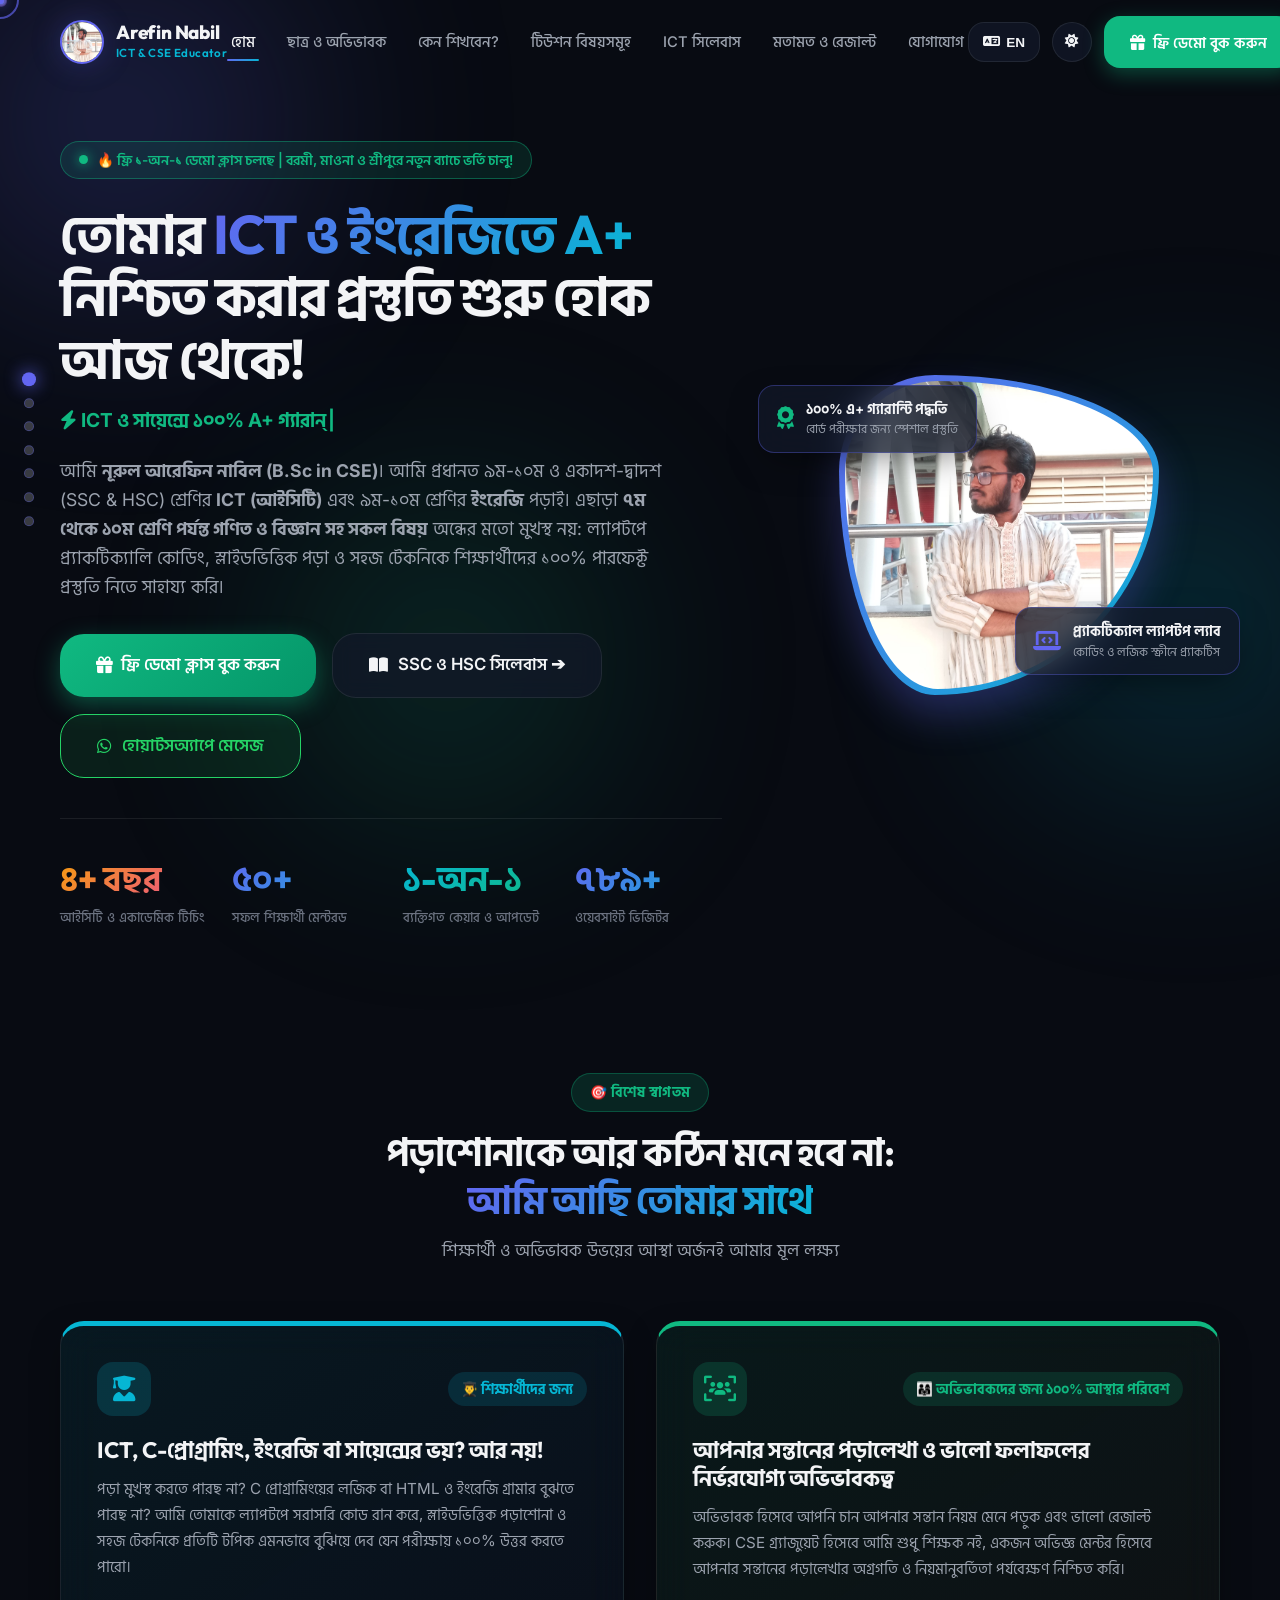
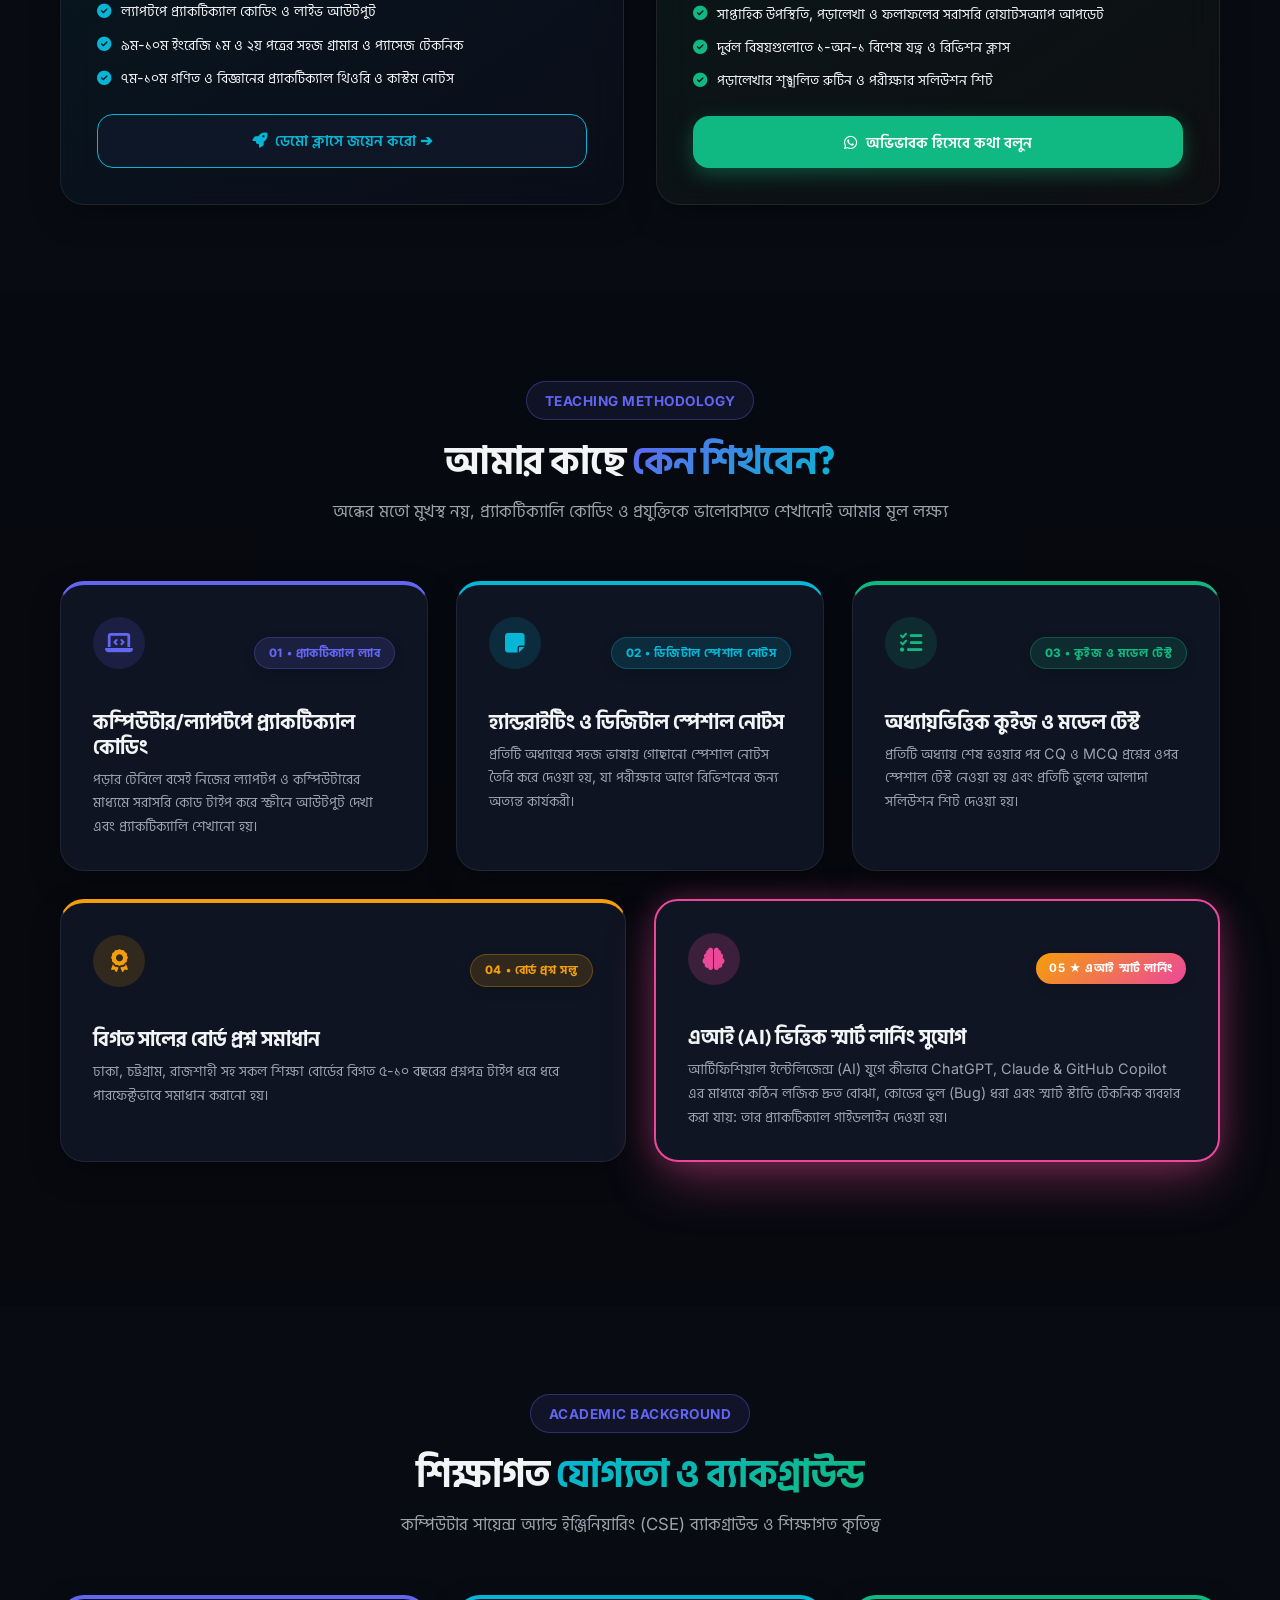
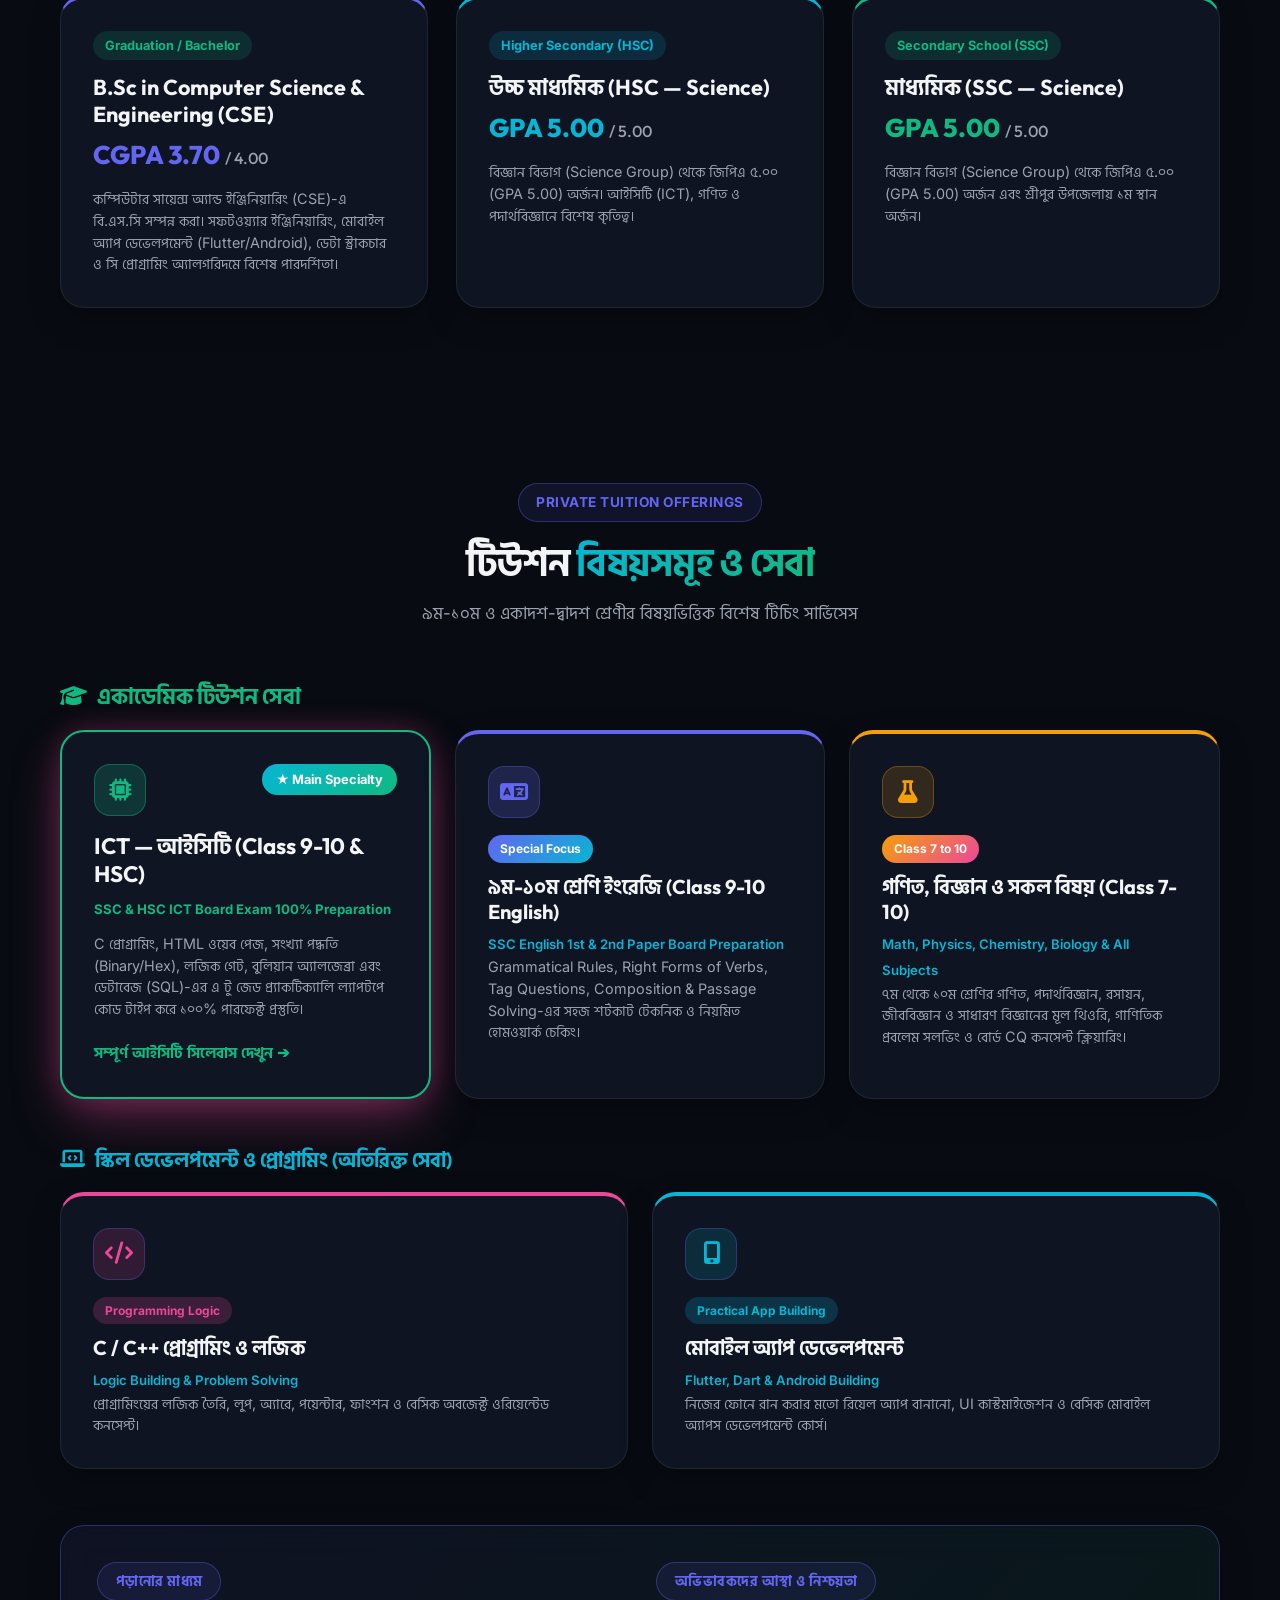
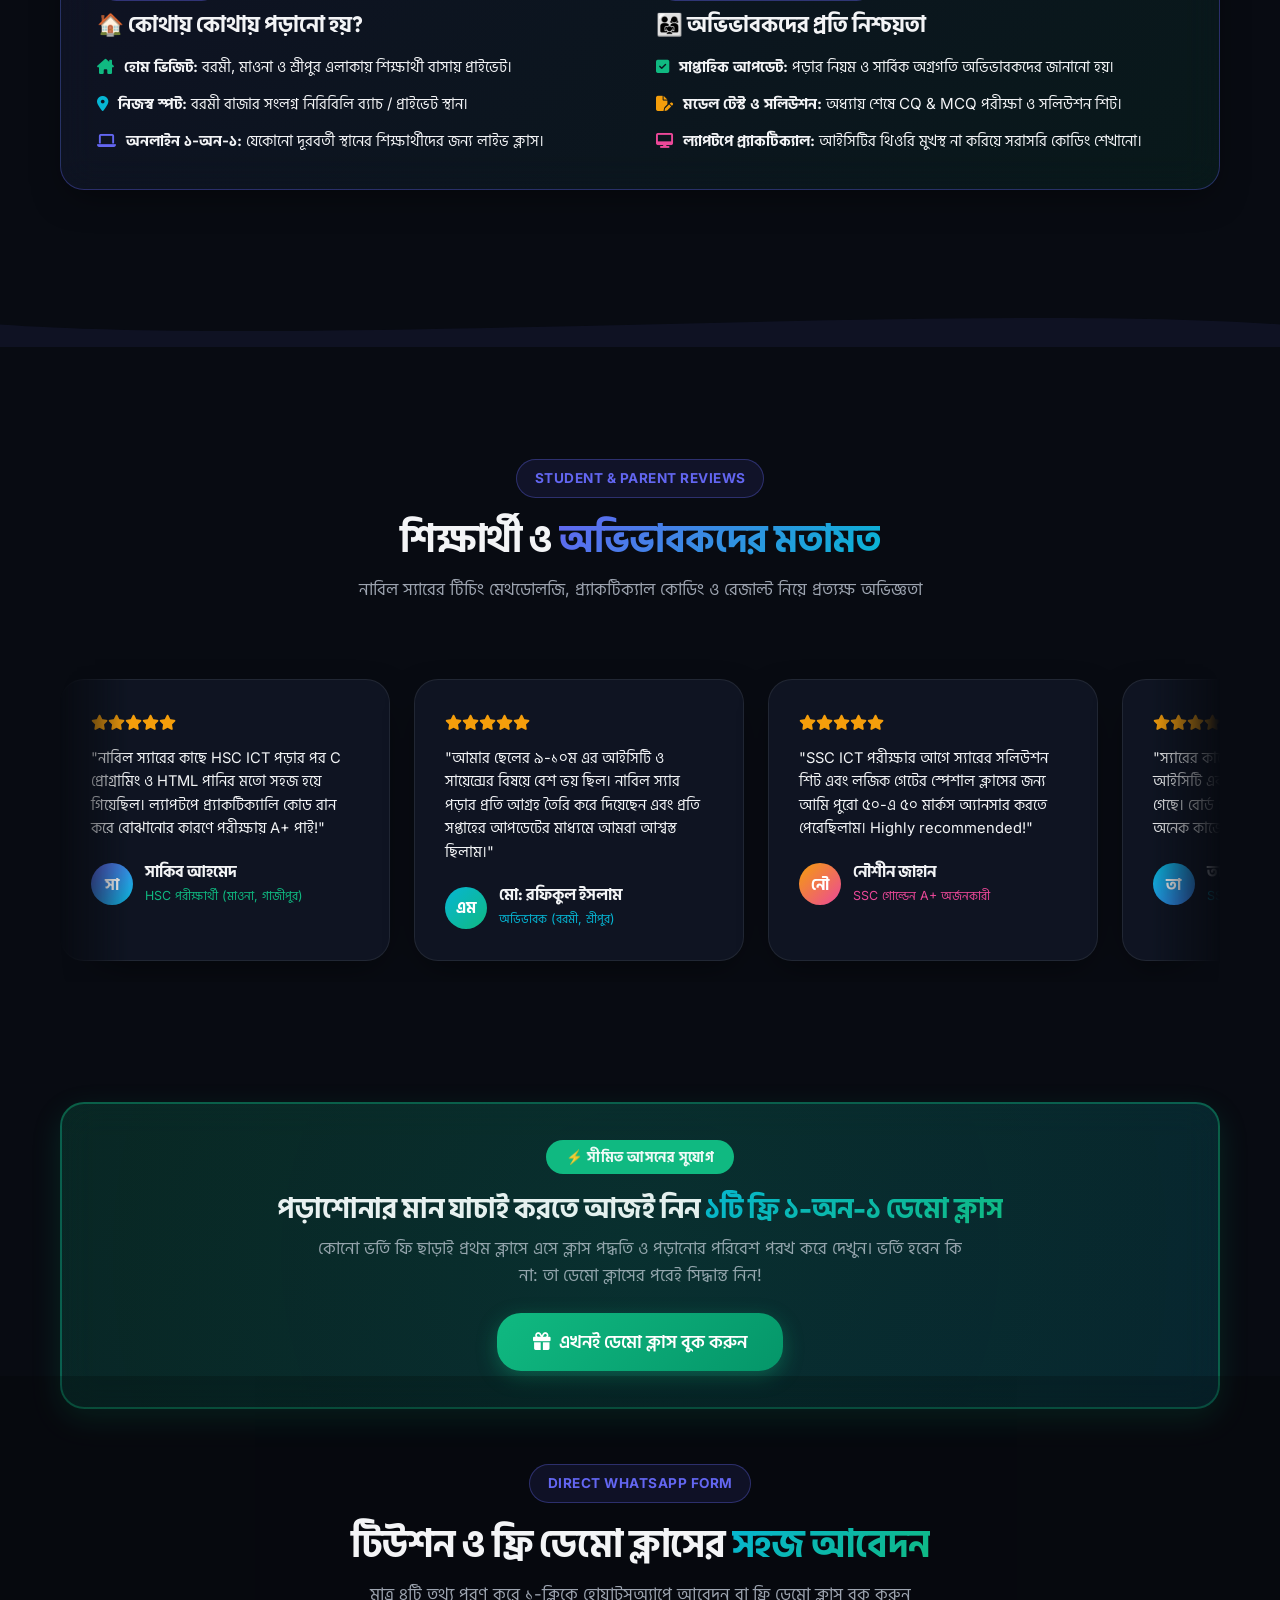
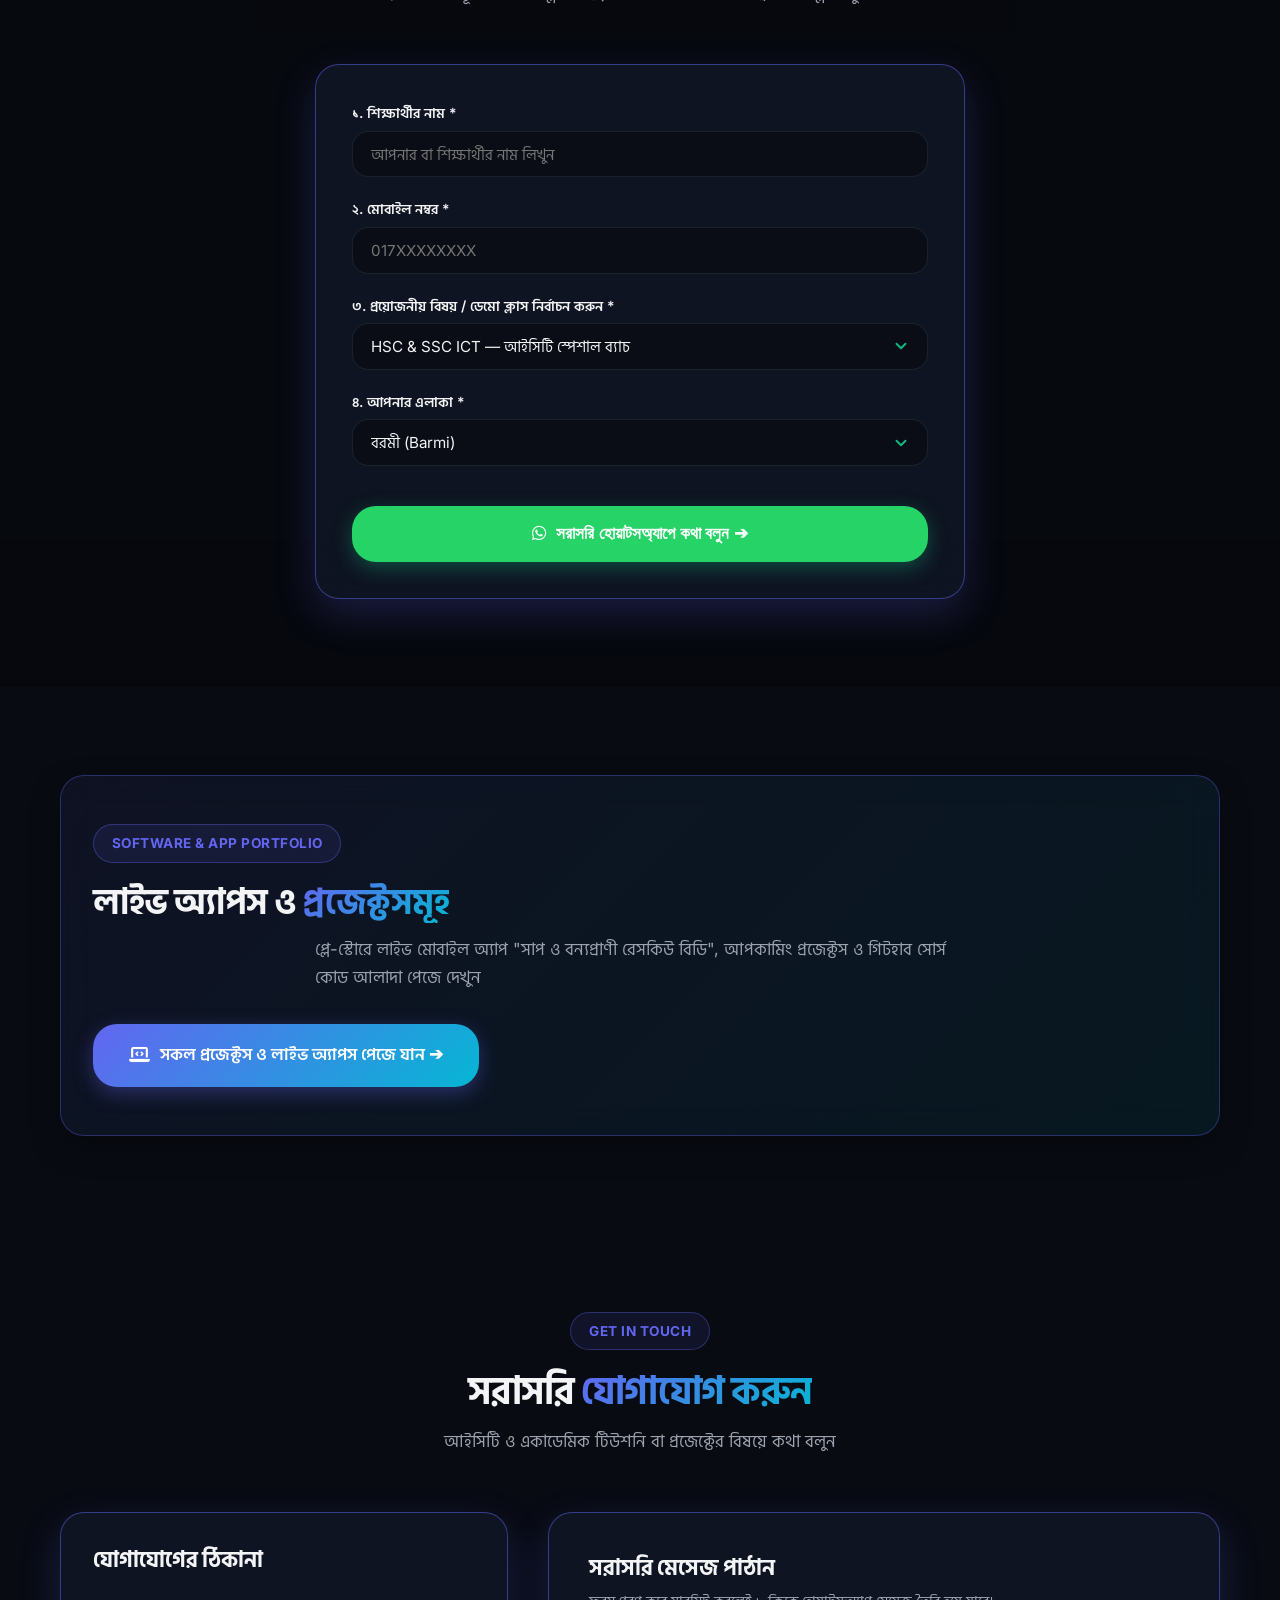
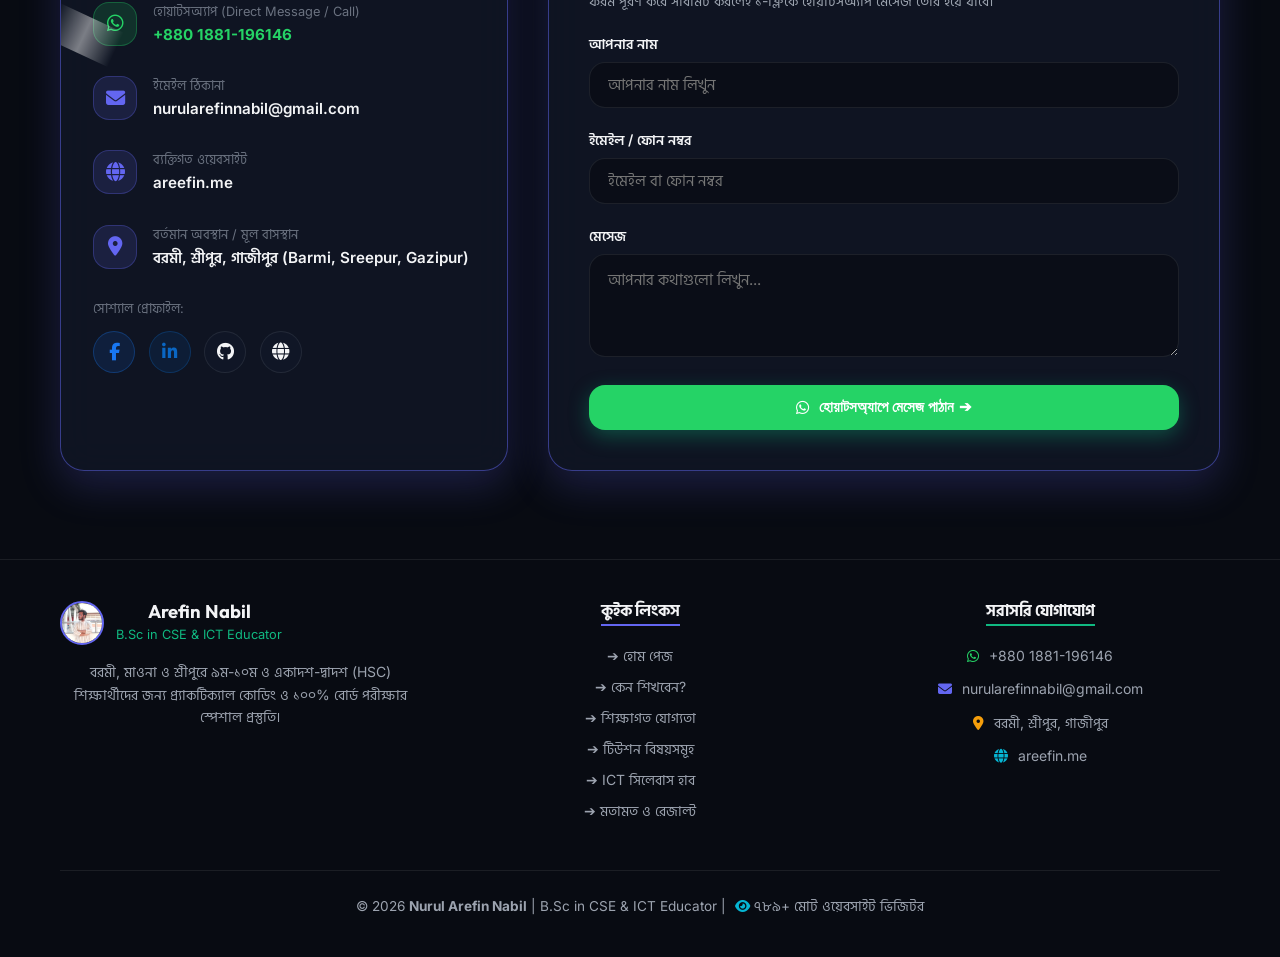
==== index.html @ 7152d8f0 "ninth  touch" ====
<!DOCTYPE html>
<html lang="bn" data-theme="dark">

<head>
    <script>
        // Apply saved theme immediately to prevent flashing on page load
        (function () {
            var savedTheme = localStorage.getItem('nabil_portfolio_theme') || 'dark';
            document.documentElement.setAttribute('data-theme', savedTheme);
        })();
    </script>
    <meta charset="UTF-8">
    <meta name="viewport" content="width=device-width, initial-scale=1.0">
    <title>Nurul Arefin Nabil — B.Sc in CSE, Specialist ICT & Academic Tutor</title>
    <meta name="description"
        content="Official portfolio & private tuition booking portal for Nurul Arefin Nabil. B.Sc in Computer Science & Engineering (CSE), Specialist Tutor for Class 9-10 & HSC ICT, Bangla, English, Science, C/C++ Programming, and Flutter Mobile App Development in Barmi, Sreepur, Maona & Gazipur.">

    <!-- Open Graph (OG) & Social Meta Tags -->
    <meta property="og:type" content="website">
    <meta property="og:url" content="https://areefin.me">
    <meta property="og:title" content="Nurul Arefin Nabil — B.Sc in CSE & ICT Specialist Educator">
    <meta property="og:description"
        content="বরমী, মাওনা ও শ্রীপুরে ৯ম-১০ম ও একাদশ-দ্বাদশ (HSC) শ্রেণির আইসিটি, বিজ্ঞান ও একাডেমিক স্পেশাল প্রাইভেট টিচিং সার্ভিসেস।">
    <meta property="og:image" content="profile.jpg">

    <!-- Twitter Card Meta Tags -->
    <meta name="twitter:card" content="summary_large_image">
    <meta name="twitter:title" content="Nurul Arefin Nabil — ICT & Academic Tutor">
    <meta name="twitter:description" content="B.Sc in CSE, Specialist ICT & Academic Private Tutor in Gazipur.">
    <meta name="twitter:image" content="profile.jpg">

    <link rel="canonical" href="https://areefin.me">

    <!-- Google Fonts -->
    <link rel="preconnect" href="https://fonts.googleapis.com">
    <link rel="preconnect" href="https://fonts.gstatic.com" crossorigin>
    <link
        href="https://fonts.googleapis.com/css2?family=Hind+Siliguri:wght@300;400;500;600;700&family=Inter:wght@300;400;500;600;700;800&family=Outfit:wght@400;500;600;700;800;900&display=swap"
        rel="stylesheet">

    <!-- FontAwesome Icons -->
    <link rel="stylesheet" href="https://cdnjs.cloudflare.com/ajax/libs/font-awesome/6.5.1/css/all.min.css">

    <!-- Core Stylesheet -->
    <link rel="stylesheet" href="styles.css?v=1.3">
</head>

<body>

    <!-- Fixed Top Glowing Scroll Progress Indicator Bar -->
    <div id="scrollProgressBar" class="scroll-progress-bar"></div>

    <!-- Interactive Particle Canvas Background -->
    <canvas id="bgCanvas"></canvas>

    <!-- Custom Glowing Mouse Cursor Ring & Follower -->
    <div class="custom-cursor" id="customCursor"></div>
    <div class="custom-cursor-follower" id="cursorFollower"></div>

    <!-- Ambient Glowing Orbs Background -->
    <div class="ambient-glow glow-1"></div>
    <div class="ambient-glow glow-2"></div>
    <div class="ambient-glow glow-3"></div>

    <!-- Sticky Section Progress Dot Indicators (Desktop Left Side) -->
    <div class="section-progress-dots" id="sectionDots">
        <a href="#home" class="progress-dot active" title="হোম"></a>
        <a href="#why-me" class="progress-dot" title="কেন শিখবেন?"></a>
        <a href="#education" class="progress-dot" title="শিক্ষাগত যোগ্যতা"></a>
        <a href="#tuition" class="progress-dot" title="টিউশন বিষয়সমূহ"></a>
        <a href="#testimonials" class="progress-dot" title="অভিভাবক ও শিক্ষার্থীর মতামত"></a>
        <a href="#tuition-apply" class="progress-dot" title="টিউশন আবেদন"></a>
        <a href="#contact" class="progress-dot" title="যোগাযোগ"></a>
    </div>

    <!-- Floating Scroll-to-Top Button -->
    <button id="scrollTopBtn" class="scroll-top-btn" title="উপরে যান" aria-label="Scroll to top">
        <i class="fa-solid fa-arrow-up"></i>
    </button>

    <!-- ==========================================================================
         Header & Navigation Bar
         ========================================================================== -->
    <header class="navbar">
        <div class="container nav-container">
            <a href="index.html#home" class="brand-logo">
                <img src="profile.jpg" alt="Nurul Arefin Nabil Profile Image" class="brand-avatar">
                <div class="brand-info">
                    <span class="brand-name">Arefin Nabil</span>
                    <span class="brand-subtitle" data-i18n="brandSubtitle">ICT & CSE Educator</span>
                </div>
            </a>

            <nav class="nav-menu" id="navMenu">
                <a href="index.html#home" class="nav-link active" data-i18n="navHome">হোম</a>
                <a href="index.html#welcome-portal" class="nav-link" data-i18n="navAudience">ছাত্র ও অভিভাবক</a>
                <a href="index.html#why-me" class="nav-link" data-i18n="navWhy">কেন শিখবেন?</a>
                <a href="index.html#tuition" class="nav-link" data-i18n="navTuition">টিউশন বিষয়সমূহ</a>
                <a href="syllabus.html" class="nav-link" data-i18n="navSyllabus">ICT সিলেবাস</a>
                <a href="index.html#testimonials" class="nav-link" data-i18n="navReviews">মতামত ও রেজাল্ট</a>
                <a href="index.html#contact" class="nav-link" data-i18n="navContact">যোগাযোগ</a>

                <!-- Mobile Menu Quick Settings Bar -->
                <div class="mobile-nav-settings">
                    <button class="lang-toggle-btn lang-toggle-action" title="Language Switcher (BN / EN)">
                        <i class="fa-solid fa-language"></i> <span class="langText">EN</span>
                    </button>
                    <button class="theme-toggle-btn theme-toggle-action" title="থিম পরিবর্তন করুন">
                        <i class="fa-solid fa-sun"></i>
                    </button>
                </div>

                <a href="index.html#tuition-apply" class="btn btn-accent open-tuition-modal mobile-menu-whatsapp"
                    style="background: #10b981; border-color: #10b981;" data-i18n="navTalkBtn">
                    <i class="fa-solid fa-gift"></i> ফ্রি ডেমো বুক করুন
                </a>
            </nav>

            <div class="nav-actions">
                <!-- Desktop Language Switcher Button (BN <-> EN) -->
                <button class="lang-toggle-btn lang-toggle-action desktop-only-btn" title="Language Switcher (BN / EN)">
                    <i class="fa-solid fa-language"></i> <span class="langText">EN</span>
                </button>

                <!-- Desktop Theme Toggle Button -->
                <button class="theme-toggle-btn theme-toggle-action desktop-only-btn" title="থিম পরিবর্তন করুন">
                    <i class="fa-solid fa-sun"></i>
                </button>

                <a href="index.html#tuition-apply" class="btn btn-accent open-tuition-modal nav-whatsapp-btn"
                    style="background: #10b981; border-color: #10b981;" data-i18n="navTalkBtn">
                    <i class="fa-solid fa-gift"></i> ফ্রি ডেমো বুক করুন
                </a>

                <button class="mobile-toggle" id="mobileToggle" aria-label="Toggle Menu">
                    <i class="fa-solid fa-bars"></i>
                </button>
            </div>
        </div>
    </header>

    <!-- ==========================================================================
         Hero Section — Student & Parent Attracting Focus
         ========================================================================== -->
    <section class="hero" id="home">
        <div class="container hero-grid">
            <div class="hero-content">
                <div class="status-badge pulse-badge">
                    <span class="status-dot"></span>
                    <span data-i18n="statusBadge">🔥 ফ্রি ১-অন-১ ডেমো ক্লাস চলছে | বরমী, মাওনা ও শ্রীপুরে নতুন ব্যাচে ভর্তি চালু!</span>
                </div>

                <h1 class="hero-title" data-i18n="heroTitle">
                    তোমার <span class="text-gradient">ICT ও ইংরেজিতে A+</span> নিশ্চিত করার প্রস্তুতি শুরু হোক আজ থেকে!
                </h1>
                <div class="hero-focus-tag"
                    style="margin-top: -0.25rem; margin-bottom: 1.15rem; font-size: 1.2rem; font-weight: 700; color: var(--accent);">
                    <i class="fa-solid fa-bolt"></i> <span id="typewriterText">ICT (আইসিটি) স্পেশালিস্ট প্রাইভেট টিউটর</span><span class="typewriter-cursor">|</span>
                </div>

                <p class="hero-description" data-i18n="heroDesc">
                    আমি <strong>নূরুল আরেফিন নাবিল (B.Sc in CSE)</strong>। আমি প্রধানত ৯ম-১০ম ও একাদশ-দ্বাদশ (SSC & HSC) শ্রেণির <strong>ICT (আইসিটি)</strong> এবং ৯ম-১০ম শ্রেণির <strong>ইংরেজি</strong> পড়াই। এছাড়া <strong>৭ম থেকে ১০ম শ্রেণি পর্যন্ত গণিত ও বিজ্ঞান সহ সকল বিষয়</strong> অন্ধের মতো মুখস্থ নয়: ল্যাপটপে প্র্যাকটিক্যালি কোডিং, স্লাইডভিত্তিক পড়া ও সহজ টেকনিকে শিক্ষার্থীদের ১০০% পারফেক্ট প্রস্তুতি নিতে সাহায্য করি।
                </p>

                <div class="hero-cta">
                    <a href="index.html#tuition-apply" class="btn btn-accent btn-lg open-tuition-modal"
                        style="background: linear-gradient(135deg, #10b981 0%, #059669 100%); border-color: #10b981; box-shadow: 0 8px 25px rgba(16, 185, 129, 0.4);"
                        data-i18n="heroBtnTalk">
                        <i class="fa-solid fa-gift"></i> ফ্রি ডেমো ক্লাস বুক করুন
                    </a>
                    <a href="syllabus.html" class="btn btn-secondary btn-lg" data-i18n="heroBtnSyllabus">
                        <i class="fa-solid fa-book-open"></i> SSC ও HSC ICT সিলেবাস ➔
                    </a>
                    <a href="https://wa.me/8801881196146?text=Hi%20Nabil%20Sir,%20I%20want%20to%20know%20more%20about%20your%20tuition."
                        target="_blank" class="btn btn-outline btn-lg btn-whatsapp"
                        style="border: 1.5px solid #25D366; color: #25D366; background: rgba(37, 211, 102, 0.1);" data-i18n="heroBtnWa">
                        <i class="fa-brands fa-whatsapp"></i> হোয়াটসঅ্যাপে মেসেজ
                    </a>
                </div>

                <!-- Quick Stats -->
                <div class="hero-stats" id="heroStats">
                    <!-- Stat 1: 4+ Years Experience -->
                    <div class="stat-item">
                        <span class="stat-number text-warm-gradient stat-anim" data-target="4" data-suffix="+ বছর"
                            data-suffix-en="+ Yrs" data-i18n="statExpNum">০+ বছর</span>
                        <span class="stat-label" data-i18n="statExp">আইসিটি ও একাডেমিক টিচিং</span>
                    </div>
                    <!-- Stat 2: 50+ Students Mentored -->
                    <div class="stat-item">
                        <span class="stat-number text-gradient stat-anim" data-target="50" data-suffix="+"
                            data-suffix-en="+" data-i18n="statStudentsNum">০+</span>
                        <span class="stat-label" data-i18n="statStudents">সফল শিক্ষার্থী মেন্টরড</span>
                    </div>
                    <!-- Stat 3: 1-on-1 Personal Care -->
                    <div class="stat-item">
                        <span class="stat-number text-accent-gradient stat-anim" data-type="one-on-one"
                            data-i18n="statOneOnOneNum">১-অন-১</span>
                        <span class="stat-label" data-i18n="statPersonalCare">ব্যক্তিগত স্পেশাল কেয়ার</span>
                    </div>
                    <!-- Stat 4: Website Visitor Count -->
                    <div class="stat-item">
                        <span class="stat-number text-gradient visitor-count-number stat-anim"
                            data-type="visitor">--</span>
                        <span class="stat-label" data-i18n="statVisitorLabel">মোট ওয়েবসাইট ভিজিটর</span>
                    </div>
                </div>
            </div>

            <!-- Hero Visual Frame -->
            <div class="hero-visual">
                <div class="avatar-frame">
                    <img src="profile.jpg" alt="Nurul Arefin Nabil Profile Image" class="hero-avatar-img">
                </div>

                <!-- Floating Badges -->
                <div class="floating-badge badge-top">
                    <div class="badge-icon" style="color: #10b981;">
                        <i class="fa-solid fa-award"></i>
                    </div>
                    <div>
                        <div class="badge-text-title">১০০% এ+ গ্যারান্টি পদ্ধতি</div>
                        <div class="badge-text-sub" data-i18n="badgeBscSub">বোর্ড পরীক্ষার জন্য স্পেশাল প্রস্তুতি</div>
                    </div>
                </div>

                <div class="floating-badge badge-bottom">
                    <div class="badge-icon" style="color: #6366f1;">
                        <i class="fa-solid fa-laptop-code"></i>
                    </div>
                    <div>
                        <div class="badge-text-title">প্র্যাকটিক্যাল ল্যাপটপ ল্যাব</div>
                        <div class="badge-text-sub" data-i18n="badgeIctSub">কোডিং ও লজিক স্ক্রীনে প্র্যাকটিস</div>
                    </div>
                </div>
            </div>
        </div>
    </section>

    <!-- ==========================================================================
         Dual Audience Portal — Students & Parents Direct Welcome Cards
         ========================================================================== -->
    <section class="section audience-portal-section" id="welcome-portal">
        <div class="container">
            <div class="section-header text-center">
                <span class="section-tag" style="background: rgba(16, 185, 129, 0.15); color: #10b981; border: 1px solid rgba(16, 185, 129, 0.3);" data-i18n="welcomeTag">
                    🎯 বিশেষ স্বাগতম
                </span>
                <h2 class="section-title" data-i18n="welcomeTitle">পড়াশোনাকে আর কঠিন মনে হবে না: <span class="text-gradient">আমি আছি তোমার সাথে</span></h2>
                <p class="section-subtitle" data-i18n="welcomeSubtitle">শিক্ষার্থী ও অভিভাবক উভয়ের আস্থা অর্জনই আমার মূল লক্ষ্য</p>
            </div>

            <div class="audience-grid"
                style="display: grid; grid-template-columns: repeat(auto-fit, minmax(320px, 1fr)); gap: 2rem; margin-top: 2.5rem;">

                <!-- Student Card -->
                <div class="glass-card audience-card student-welcome-card reveal-left"
                    style="padding: 2.25rem; border-top: 5px solid #06b6d4; background: linear-gradient(145deg, rgba(6, 182, 212, 0.08) 0%, rgba(99, 102, 241, 0.03) 100%);">
                    <div
                        style="display: flex; align-items: center; justify-content: space-between; margin-bottom: 1.25rem;">
                        <div
                            style="width: 54px; height: 54px; border-radius: 16px; background: rgba(6, 182, 212, 0.18); color: #06b6d4; display: flex; align-items: center; justify-content: center; font-size: 1.6rem;">
                            <i class="fa-solid fa-user-graduate"></i>
                        </div>
                        <span style="background: rgba(6, 182, 212, 0.15); color: #06b6d4; padding: 0.35rem 0.85rem; border-radius: 20px; font-weight: 700; font-size: 0.85rem;" data-i18n="studentBadge">
                            👨‍🎓 শিক্ষার্থীদের জন্য
                        </span>
                    </div>

                    <h3 style="font-size: 1.4rem; color: var(--text-main); margin-bottom: 0.75rem;" data-i18n="studentTitle">
                        ICT, C-প্রোগ্রামিং, ইংরেজি বা সায়েন্সের ভয়? আর নয়!
                    </h3>
                    <p style="font-size: 0.95rem; color: var(--text-muted); line-height: 1.7; margin-bottom: 1.25rem;" data-i18n="studentDesc">
                        পড়া মুখস্থ করতে পারছ না? C প্রোগ্রামিংয়ের লজিক বা HTML ও ইংরেজি গ্রামার বুঝতে পারছ না? আমি তোমাকে ল্যাপটপে সরাসরি কোড রান করে, স্লাইডভিত্তিক পড়াশোনা ও সহজ টেকনিকে প্রতিটি টপিক এমনভাবে বুঝিয়ে দেব যেন পরীক্ষায় ১০০% উত্তর করতে পারো।
                    </p>

                    <ul style="list-style: none; display: flex; flex-direction: column; gap: 0.6rem; margin-bottom: 1.5rem;">
                        <li style="display: flex; align-items: center; gap: 0.6rem; font-size: 0.9rem; color: var(--text-main);">
                            <i class="fa-solid fa-circle-check" style="color: #06b6d4;"></i>
                            <span data-i18n="studentPt1">ল্যাপটপে প্র্যাকটিক্যাল কোডিং ও লাইভ আউটপুট</span>
                        </li>
                        <li style="display: flex; align-items: center; gap: 0.6rem; font-size: 0.9rem; color: var(--text-main);">
                            <i class="fa-solid fa-circle-check" style="color: #06b6d4;"></i>
                            <span data-i18n="studentPt2">৯ম-১০ম ইংরেজি ১ম ও ২য় পত্রের সহজ গ্রামার ও প্যাসেজ টেকনিক</span>
                        </li>
                        <li style="display: flex; align-items: center; gap: 0.6rem; font-size: 0.9rem; color: var(--text-main);">
                            <i class="fa-solid fa-circle-check" style="color: #06b6d4;"></i>
                            <span data-i18n="studentPt3">৭ম-১০ম গণিত ও বিজ্ঞানের প্র্যাকটিক্যাল থিওরি ও কাস্টম নোটস</span>
                        </li>
                    </ul>

                    <a href="index.html#tuition-apply" class="btn btn-secondary open-tuition-modal"
                        style="width: 100%; text-align: center; border-color: #06b6d4; color: #06b6d4;" data-i18n="studentCta">
                        <i class="fa-solid fa-rocket"></i> ডেমো ক্লাসে জয়েন করো ➔
                    </a>
                </div>

                <!-- Parent Card -->
                <div class="glass-card audience-card parent-welcome-card reveal-right"
                    style="padding: 2.25rem; border-top: 5px solid #10b981; background: linear-gradient(145deg, rgba(16, 185, 129, 0.08) 0%, rgba(245, 158, 11, 0.03) 100%);">
                    <div
                        style="display: flex; align-items: center; justify-content: space-between; margin-bottom: 1.25rem;">
                        <div
                            style="width: 54px; height: 54px; border-radius: 16px; background: rgba(16, 185, 129, 0.18); color: #10b981; display: flex; align-items: center; justify-content: center; font-size: 1.6rem;">
                            <i class="fa-solid fa-users-viewfinder"></i>
                        </div>
                        <span style="background: rgba(16, 185, 129, 0.15); color: #10b981; padding: 0.35rem 0.85rem; border-radius: 20px; font-weight: 700; font-size: 0.85rem;" data-i18n="parentBadge">
                            👨‍👩‍👧 অভিভাবকদের জন্য ১০০% আস্থার পরিবেশ
                        </span>
                    </div>

                    <h3 style="font-size: 1.4rem; color: var(--text-main); margin-bottom: 0.75rem;" data-i18n="parentTitle">
                        আপনার সন্তানের পড়ালেখা ও ভালো ফলাফলের নির্ভরযোগ্য অভিভাবকত্ব
                    </h3>
                    <p style="font-size: 0.95rem; color: var(--text-muted); line-height: 1.7; margin-bottom: 1.25rem;" data-i18n="parentDesc">
                        অভিভাবক হিসেবে আপনি চান আপনার সন্তান নিয়ম মেনে পড়ুক এবং ভালো রেজাল্ট করুক। CSE গ্র্যাজুয়েট হিসেবে আমি শুধু শিক্ষক নই, একজন অভিজ্ঞ মেন্টর হিসেবে আপনার সন্তানের পড়ালেখার অগ্রগতি ও নিয়মানুবর্তিতা পর্যবেক্ষণ নিশ্চিত করি।
                    </p>

                    <ul style="list-style: none; display: flex; flex-direction: column; gap: 0.6rem; margin-bottom: 1.5rem;">
                        <li style="display: flex; align-items: center; gap: 0.6rem; font-size: 0.9rem; color: var(--text-main);">
                            <i class="fa-solid fa-circle-check" style="color: #10b981;"></i>
                            <span data-i18n="parentPt1">সাপ্তাহিক উপস্থিতি, পড়ালেখা ও ফলাফলের সরাসরি হোয়াটসঅ্যাপ আপডেট</span>
                        </li>
                        <li style="display: flex; align-items: center; gap: 0.6rem; font-size: 0.9rem; color: var(--text-main);">
                            <i class="fa-solid fa-circle-check" style="color: #10b981;"></i>
                            <span data-i18n="parentPt2">দুর্বল বিষয়গুলোতে ১-অন-১ বিশেষ যত্ন ও রিভিশন ক্লাস</span>
                        </li>
                        <li style="display: flex; align-items: center; gap: 0.6rem; font-size: 0.9rem; color: var(--text-main);">
                            <i class="fa-solid fa-circle-check" style="color: #10b981;"></i>
                            <span data-i18n="parentPt3">পড়ালেখার শৃঙ্খলিত রুটিন ও পরীক্ষার সলিউশন শিট</span>
                        </li>
                    </ul>

                    <a href="https://wa.me/8801881196146?text=আসসালামু%20আলাইকুম%20নাবিল%20স্যার,%20আমার%20সন্তানের%20পড়াশোনা%20নিয়ে%20কথা%20বলতে%20চাই।"
                        target="_blank" class="btn btn-accent btn-whatsapp"
                        style="width: 100%; text-align: center; background: #10b981; border-color: #10b981;" data-i18n="parentCta">
                        <i class="fa-brands fa-whatsapp"></i> অভিভাবক হিসেবে কথা বলুন
                    </a>
                </div>

            </div>
        </div>
    </section>

            </div>
        </div>
    </section>

    <!-- ==========================================================================
         Single Master Section: "Why Choose Me?" (আমার কাছে কেন পড়বেন?)
         ========================================================================== -->
    <section class="section" id="why-me" style="background: rgba(0,0,0,0.15);">
        <div class="container">
            <div class="section-header">
                <span class="section-tag">Teaching Methodology</span>
                <h2 class="section-title" data-i18n="whyTitle">আমার কাছে <span class="text-gradient">কেন শিখবেন?</span>
                </h2>
                <p class="section-subtitle" data-i18n="whySubtitle">অন্ধের মতো মুখস্থ নয়, প্র্যাকটিক্যালি কোডিং ও
                    প্রযুক্তিকে ভালোবাসতে শেখানোই আমার মূল লক্ষ্য</p>
            </div>

            <div class="why-us-stack stack-cards-wrapper">
                <!-- Point 1 -->
                <div class="glass-card why-card stacked-card" style="border-top: 4px solid var(--primary);">
                    <div class="stack-card-header">
                        <div class="why-icon">
                            <i class="fa-solid fa-laptop-code"></i>
                        </div>
                        <span class="stack-step-badge"
                            style="background: rgba(99, 102, 241, 0.15); color: var(--primary); border: 1px solid rgba(99, 102, 241, 0.3);">01
                            • প্র্যাকটিক্যাল ল্যাব</span>
                    </div>
                    <h3 class="why-title" data-i18n="whyPt1Title">কম্পিউটার/ল্যাপটপে প্র্যাকটিক্যাল কোডিং</h3>
                    <p class="why-desc" data-i18n="whyPt1Desc">
                        পড়ার টেবিলে বসেই নিজের ল্যাপটপ ও কম্পিউটারের মাধ্যমে সরাসরি কোড টাইপ করে স্ক্রীনে আউটপুট দেখা
                        এবং প্র্যাকটিক্যালি শেখানো হয়।
                    </p>
                </div>

                <!-- Point 2 -->
                <div class="glass-card why-card stacked-card" style="border-top: 4px solid var(--secondary);">
                    <div class="stack-card-header">
                        <div class="why-icon" style="background: rgba(6, 182, 212, 0.15); color: var(--secondary);">
                            <i class="fa-solid fa-note-sticky"></i>
                        </div>
                        <span class="stack-step-badge"
                            style="background: rgba(6, 182, 212, 0.15); color: var(--secondary); border: 1px solid rgba(6, 182, 212, 0.3);">02
                            • ডিজিটাল স্পেশাল নোটস</span>
                    </div>
                    <h3 class="why-title" data-i18n="whyPt2Title">হ্যান্ডরাইটিং ও ডিজিটাল স্পেশাল নোটস</h3>
                    <p class="why-desc" data-i18n="whyPt2Desc">
                        প্রতিটি অধ্যায়ের সহজ ভাষায় গোছানো স্পেশাল নোটস তৈরি করে দেওয়া হয়, যা পরীক্ষার আগে রিভিশনের জন্য
                        অত্যন্ত কার্যকরী।
                    </p>
                </div>

                <!-- Point 3 -->
                <div class="glass-card why-card stacked-card" style="border-top: 4px solid var(--accent);">
                    <div class="stack-card-header">
                        <div class="why-icon" style="background: rgba(16, 185, 129, 0.15); color: var(--accent);">
                            <i class="fa-solid fa-list-check"></i>
                        </div>
                        <span class="stack-step-badge"
                            style="background: rgba(16, 185, 129, 0.15); color: var(--accent); border: 1px solid rgba(16, 185, 129, 0.3);">03
                            • কুইজ ও মডেল টেস্ট</span>
                    </div>
                    <h3 class="why-title" data-i18n="whyPt3Title">অধ্যায়ভিত্তিক কুইজ ও মডেল টেস্ট</h3>
                    <p class="why-desc" data-i18n="whyPt3Desc">
                        প্রতিটি অধ্যায় শেষ হওয়ার পর CQ ও MCQ প্রশ্নের ওপর স্পেশাল টেস্ট নেওয়া হয় এবং প্রতিটি ভুলের আলাদা
                        সলিউশন শিট দেওয়া হয়।
                    </p>
                </div>

                <!-- Point 4 -->
                <div class="glass-card why-card stacked-card" style="border-top: 4px solid var(--amber);">
                    <div class="stack-card-header">
                        <div class="why-icon" style="background: rgba(245, 158, 11, 0.15); color: var(--amber);">
                            <i class="fa-solid fa-award"></i>
                        </div>
                        <span class="stack-step-badge"
                            style="background: rgba(245, 158, 11, 0.15); color: var(--amber); border: 1px solid rgba(245, 158, 11, 0.3);">04
                            • বোর্ড প্রশ্ন সল্ভ</span>
                    </div>
                    <h3 class="why-title" data-i18n="whyPt4Title">বিগত সালের বোর্ড প্রশ্ন সমাধান</h3>
                    <p class="why-desc" data-i18n="whyPt4Desc">
                        ঢাকা, চট্টগ্রাম, রাজশাহী সহ সকল শিক্ষা বোর্ডের বিগত ৫-১০ বছরের প্রশ্নপত্র টাইপ ধরে ধরে
                        পারফেক্টভাবে সমাধান করানো হয়।
                    </p>
                </div>

                <!-- Point 5: AI-Driven Learning Opportunity -->
                <div class="glass-card why-card special-card stacked-card" style="border-top: 4px solid #ec4899;">
                    <div class="stack-card-header">
                        <div class="why-icon" style="background: rgba(236, 72, 153, 0.2); color: #ec4899;">
                            <i class="fa-solid fa-brain"></i>
                        </div>
                        <span class="stack-step-badge"
                            style="background: var(--grad-warm); color: #ffffff; font-weight: 700;">05 ★ এআই স্মার্ট
                            লার্নিং</span>
                    </div>
                    <h3 class="why-title" data-i18n="whyPt5Title">এআই (AI) ভিত্তিক স্মার্ট লার্নিং সুযোগ</h3>
                    <p class="why-desc" data-i18n="whyPt5Desc">
                        আর্টিফিশিয়াল ইন্টেলিজেন্স (AI) যুগে কীভাবে ChatGPT, Claude & GitHub Copilot এর মাধ্যমে কঠিন
                        লজিক দ্রুত বোঝা, কোডের ভুল (Bug) ধরা এবং স্মার্ট স্টাডি টেকনিক ব্যবহার করা যায়—তার
                        প্র্যাকটিক্যাল গাইডলাইন দেওয়া হয়।
                    </p>
                </div>
            </div>
        </div>
    </section>

    <!-- ==========================================================================
         Academic Qualifications & Education Background
         ========================================================================== -->
    <section class="section" id="education">
        <div class="container">
            <div class="section-header">
                <span class="section-tag">Academic Background</span>
                <h2 class="section-title" data-i18n="eduTitle">শিক্ষাগত <span class="text-accent-gradient">যোগ্যতা ও
                        ব্যাকগ্রাউন্ড</span></h2>
                <p class="section-subtitle" data-i18n="eduSubtitle">কম্পিউটার সায়েন্স অ্যান্ড ইঞ্জিনিয়ারিং (CSE)
                    ব্যাকগ্রাউন্ড ও শিক্ষাগত কৃতিত্ব</p>
            </div>

            <div class="edu-grid">
                <!-- B.Sc in CSE (CGPA 3.70 / 4.00) - Slides in from Left -->
                <div class="glass-card edu-card reveal-left" style="border-top: 4px solid var(--primary);">
                    <span class="edu-badge">Graduation / Bachelor</span>
                    <h3 class="edu-title">B.Sc in Computer Science & Engineering (CSE)</h3>
                    <div class="edu-score">CGPA 3.70 <span
                            style="font-size: 1rem; color: var(--text-muted); font-weight: 500;">/ 4.00</span></div>
                    <p class="edu-desc" data-i18n="bscDesc">
                        কম্পিউটার সায়েন্স অ্যান্ড ইঞ্জিনিয়ারিং (CSE)-এ বি.এস.সি সম্পন্ন করা (CGPA 3.70+ Out of 4.00)।
                        সফটওয়্যার ইঞ্জিনিয়ারিং, মোবাইল অ্যাপ ডেভেলপমেন্ট (Flutter/Android), ডেটা স্ট্রাকচার ও সি
                        প্রোগ্রামিং অ্যালগরিদমে বিশেষ পারদর্শিতা।
                    </p>
                </div>

                <!-- HSC - Slides up from Bottom -->
                <div class="glass-card edu-card reveal-up" style="border-top: 4px solid var(--secondary);">
                    <span class="edu-badge" style="background: rgba(6, 182, 212, 0.15); color: var(--secondary);">Higher
                        Secondary (HSC)</span>
                    <h3 class="edu-title">উচ্চ মাধ্যমিক (HSC — Science)</h3>
                    <div class="edu-score" style="color: var(--secondary);">GPA 5.00 <span
                            style="font-size: 1rem; color: var(--text-muted); font-weight: 500;">/ 5.00</span></div>
                    <p class="edu-desc" data-i18n="hscDesc">
                        বিজ্ঞান বিভাগ (Science Group) থেকে জিপিএ ৫.০০ (GPA 5.00) অর্জন। আইসিটি (ICT), গণিত ও
                        পদার্থবিজ্ঞানে বিশেষ কৃতিত্ব।
                    </p>
                </div>

                <!-- SSC - Slides in from Right -->
                <div class="glass-card edu-card reveal-right" style="border-top: 4px solid var(--accent);">
                    <span class="edu-badge"
                        style="background: rgba(16, 185, 129, 0.15); color: var(--accent);">Secondary School
                        (SSC)</span>
                    <h3 class="edu-title">মাধ্যমিক (SSC — Science)</h3>
                    <div class="edu-score" style="color: var(--accent);">GPA 5.00 <span
                            style="font-size: 1rem; color: var(--text-muted); font-weight: 500;">/ 5.00</span></div>
                    <p class="edu-desc" data-i18n="sscDesc">
                        বিজ্ঞান বিভাগ (Science Group) থেকে জিপিএ ৫.০০ (GPA 5.00) অর্জন এবং শ্রীপুর উপজেলায় ১ম স্থান
                        অর্জন।
                    </p>
                </div>
            </div>
        </div>
    </section>

    <!-- ==========================================================================
         Tuition Subjects & Teaching Offerings (Structured into Priority Categories)
         ========================================================================== -->
    <section class="section" id="tuition">
        <div class="container">
            <div class="section-header">
                <span class="section-tag">Private Tuition Offerings</span>
                <h2 class="section-title" data-i18n="tuitionTitle">টিউশন <span class="text-accent-gradient">বিষয়সমূহ ও
                        সেবা</span></h2>
                <p class="section-subtitle" data-i18n="tuitionSubtitle">৯ম-১০ম ও একাদশ-দ্বাদশ শ্রেণীর বিষয়ভিত্তিক বিশেষ
                    টিচিং সার্ভিসেস</p>
            </div>

            <!-- Priority 1: Core Academic Tuition -->
            <div style="margin-bottom: 2rem;">
                <h3
                    style="font-size: 1.35rem; display: flex; align-items: center; gap: 0.6rem; color: var(--accent); margin-bottom: 1.25rem;">
                    <i class="fa-solid fa-graduation-cap"></i> <span data-i18n="catAcademicTitle">একাডেমিক টিউশন</span>
                </h3>

                <div class="subject-grid-academic reveal-grid">
                    <!-- Subject 1: ICT (SSC & HSC) — Top Highlighted Clickable Card -->
                    <a href="syllabus.html" class="glass-card subject-card special-card"
                        style="text-decoration: none; cursor: pointer; border: 2px solid var(--accent) !important; display: flex; flex-direction: column; justify-content: space-between;">
                        <div>
                            <div style="display: flex; justify-content: space-between; align-items: flex-start;">
                                <div class="subject-icon"
                                    style="background: rgba(16, 185, 129, 0.2); color: var(--accent); border-color: rgba(16, 185, 129, 0.4);">
                                    <i class="fa-solid fa-microchip"></i>
                                </div>
                                <span class="subject-tag-badge"
                                    style="background: var(--grad-accent); color: #fff; font-size: 0.8rem; padding: 0.3rem 0.85rem;">
                                    ★ Main Specialty
                                </span>
                            </div>
                            <h3 class="subject-title" style="font-size: 1.4rem; color: var(--text-main);">ICT — আইসিটি
                                (Class 9-10 & HSC)</h3>
                            <span class="subject-level" style="color: var(--accent); font-weight: 700;">SSC & HSC ICT
                                Board Exam 100% Preparation</span>
                            <p class="subject-desc" data-i18n="subjIctDesc" style="margin-top: 0.75rem;">
                                C প্রোগ্রামিং, HTML ওয়েব পেজ, সংখ্যা পদ্ধতি (Binary/Hex), লজিক গেট, বুলিয়ান অ্যালজেব্রা
                                এবং ডেটাবেজ (SQL)-এর এ টু জেড প্র্যাকটিক্যালি ল্যাপটপে কোড টাইপ করে ১০০% পারফেক্ট
                                প্রস্তুতি।
                            </p>
                        </div>
                        <div
                            style="margin-top: 1.25rem; color: var(--accent); font-weight: 700; font-size: 0.95rem; display: flex; align-items: center; gap: 0.4rem;">
                            <span data-i18n="cardViewSyllabusBtn">সম্পূর্ণ আইসিটি সিলেবাস দেখুন ➔</span>
                        </div>
                    </a>

                    <!-- Subject 2: Class 9-10 English Special -->
                    <div class="glass-card subject-card" style="border-top: 4px solid var(--primary);">
                        <div>
                            <div class="subject-icon"
                                style="background: rgba(99, 102, 241, 0.2); color: var(--primary);">
                                <i class="fa-solid fa-language"></i>
                            </div>
                            <span class="subject-tag-badge"
                                style="background: var(--grad-primary); color: #fff;">Special Focus</span>
                            <h3 class="subject-title">৯ম-১০ম শ্রেণি ইংরেজি (Class 9-10 English)</h3>
                            <span class="subject-level">SSC English 1st & 2nd Paper Board Preparation</span>
                            <p class="subject-desc" data-i18n="subjEngDesc">
                                Grammatical Rules, Right Forms of Verbs, Tag Questions, Composition & Passage Solving-এর
                                সহজ শর্টকাট টেকনিক ও নিয়মিত হোমওয়ার্ক চেকিং।
                            </p>
                        </div>
                    </div>

                    <!-- Subject 3: Class 7-10 Math, Science & All Subjects -->
                    <div class="glass-card subject-card" style="border-top: 4px solid var(--amber);">
                        <div>
                            <div class="subject-icon"
                                style="background: rgba(245, 158, 11, 0.15); color: var(--amber); border-color: rgba(245, 158, 11, 0.3);">
                                <i class="fa-solid fa-flask"></i>
                            </div>
                            <span class="subject-tag-badge" style="background: var(--grad-warm); color: #fff;">Class 7
                                to 10</span>
                            <h3 class="subject-title">গণিত, বিজ্ঞান ও সকল বিষয় (Class 7-10)</h3>
                            <span class="subject-level">Math, Physics, Chemistry, Biology & All Subjects</span>
                            <p class="subject-desc" data-i18n="subjScienceDesc">
                                ৭ম থেকে ১০ম শ্রেণির গণিত, পদার্থবিজ্ঞান, রসায়ন, জীববিজ্ঞান ও সাধারণ বিজ্ঞানের মূল
                                থিওরি, গাণিতিক প্রবলেম সলভিং ও বোর্ড CQ কনসেপ্ট ক্লিয়ারিং।
                            </p>
                        </div>
                    </div>
                </div>
            </div>

            <!-- Priority 2: Skill Development & Others -->
            <div style="margin-top: 3rem;">
                <h3
                    style="font-size: 1.25rem; display: flex; align-items: center; gap: 0.6rem; color: var(--secondary); margin-bottom: 1.25rem;">
                    <i class="fa-solid fa-laptop-code"></i> <span data-i18n="catSkillTitle">স্কিল ডেভেলপমেন্ট ও
                        প্রোগ্রামিং (অতিরিক্ত সেবা)</span>
                </h3>

                <div class="subject-grid-skills reveal-grid">
                    <!-- Subject 4: Programming & Logic -->
                    <div class="glass-card subject-card" style="border-top: 4px solid var(--pink);">
                        <div>
                            <div class="subject-icon" style="background: rgba(236, 72, 153, 0.15); color: var(--pink);">
                                <i class="fa-solid fa-code"></i>
                            </div>
                            <span class="subject-tag-badge"
                                style="background: rgba(236, 72, 153, 0.2); color: var(--pink);">Programming
                                Logic</span>
                            <h3 class="subject-title">C / C++ প্রোগ্রামিং ও লজিক</h3>
                            <span class="subject-level">Logic Building & Problem Solving</span>
                            <p class="subject-desc" data-i18n="subjCppDesc">
                                প্রোগ্রামিংয়ের লজিক তৈরি, লুপ, অ্যারে, পয়েন্টার, ফাংশন ও বেসিক অবজেক্ট ওরিয়েন্টেড
                                কনসেপ্ট।
                            </p>
                        </div>
                    </div>

                    <!-- Subject 5:  Mobile App Dev -->
                    <div class="glass-card subject-card" style="border-top: 4px solid var(--secondary);">
                        <div>
                            <div class="subject-icon"
                                style="background: rgba(6, 182, 212, 0.15); color: var(--secondary);">
                                <i class="fa-solid fa-mobile-screen-button"></i>
                            </div>
                            <span class="subject-tag-badge"
                                style="background: rgba(6, 182, 212, 0.2); color: var(--secondary);">Practical App
                                Building</span>
                            <h3 class="subject-title">মোবাইল অ্যাপ ডেভেলপমেন্ট</h3>
                            <span class="subject-level">Flutter, Dart & Android Building</span>
                            <p class="subject-desc" data-i18n="subjAppDesc">
                                নিজের ফোনে রান করার মতো রিয়েল অ্যাপ বানানো, UI কাস্টমাইজেশন ও বেসিক মোবাইল অ্যাপস
                                ডেভেলপমেন্ট কোর্স।
                            </p>
                        </div>
                    </div>
                </div>
            </div>

            <!-- Teaching Mode & Parents Assurance Information Banner -->
            <div class="glass-card teaching-mode-card reveal-pop-up"
                style="margin-top: 3.5rem; padding: 2.25rem; border-color: rgba(99, 102, 241, 0.35); background: linear-gradient(135deg, rgba(99, 102, 241, 0.08) 0%, rgba(16, 185, 129, 0.08) 100%);">
                <div class="teaching-mode-grid"
                    style="display: grid; grid-template-columns: repeat(auto-fit, minmax(280px, 1fr)); gap: 2rem; align-items: center;">
                    <!-- Left: Teaching Modes -->
                    <div>
                        <span class="section-tag" style="margin-bottom: 0.65rem;" data-i18n="teachingModeTag">Teaching Modes</span>
                        <h4 style="font-size: 1.35rem; margin-bottom: 1rem;" data-i18n="teachingModeHeading">🏠 কোথায় কোথায় পড়ানো হয়?</h4>
                        <ul style="list-style: none; display: flex; flex-direction: column; gap: 0.75rem;">
                            <li style="display: flex; align-items: center; gap: 0.65rem; font-size: 0.95rem;">
                                <i class="fa-solid fa-house-chimney" style="color: var(--accent);"></i>
                                <span data-i18n="tMode1"><strong>হোম ভিজিট:</strong> বরমী, মাওনা ও শ্রীপুর এলাকায় শিক্ষার্থী বাসায় প্রাইভেট।</span>
                            </li>
                            <li style="display: flex; align-items: center; gap: 0.65rem; font-size: 0.95rem;">
                                <i class="fa-solid fa-location-dot" style="color: var(--secondary);"></i>
                                <span data-i18n="tMode2"><strong>নিজস্ব স্পট:</strong> বরমী বাজার সংলগ্ন নিরিবিলি ব্যাচ / প্রাইভেট স্থান।</span>
                            </li>
                            <li style="display: flex; align-items: center; gap: 0.65rem; font-size: 0.95rem;">
                                <i class="fa-solid fa-laptop" style="color: var(--primary);"></i>
                                <span data-i18n="tMode3"><strong>অনলাইন ১-অন-১:</strong> যেকোনো দূরবর্তী স্থানের শিক্ষার্থীদের জন্য লাইভ ক্লাস।</span>
                            </li>
                        </ul>
                    </div>

                    <!-- Right: Parent Assurance Guarantees -->
                    <div>
                        <span class="section-tag" style="margin-bottom: 0.65rem;" data-i18n="parentAssuranceTag">Parent Trust & Assurance</span>
                        <h4 style="font-size: 1.35rem; margin-bottom: 1rem;" data-i18n="parentAssuranceHeading">👨‍👩‍👧 অভিভাবকদের প্রতি নিশ্চয়তা</h4>
                        <ul style="list-style: none; display: flex; flex-direction: column; gap: 0.75rem;">
                            <li style="display: flex; align-items: center; gap: 0.65rem; font-size: 0.95rem;">
                                <i class="fa-solid fa-square-check" style="color: var(--accent);"></i>
                                <span data-i18n="pAssure1"><strong>সাপ্তাহিক আপডেট:</strong> পড়ার নিয়ম ও সার্বিক অগ্রগতি অভিভাবকদের জানানো হয়।</span>
                            </li>
                            <li style="display: flex; align-items: center; gap: 0.65rem; font-size: 0.95rem;">
                                <i class="fa-solid fa-file-pen" style="color: var(--amber);"></i>
                                <span data-i18n="pAssure2"><strong>মডেল টেস্ট ও সলিউশন:</strong> অধ্যায় শেষে CQ & MCQ পরীক্ষা ও সলিউশন শিট।</span>
                            </li>
                            <li style="display: flex; align-items: center; gap: 0.65rem; font-size: 0.95rem;">
                                <i class="fa-solid fa-desktop" style="color: var(--pink);"></i>
                                <span data-i18n="pAssure3"><strong>ল্যাপটপে প্র্যাকটিক্যাল:</strong> আইসিটির থিওরি মুখস্থ না করিয়ে সরাসরি কোডিং শেখানো।</span>
                            </li>
                        </ul>
                    </div>
                </div>
            </div>

        </div>
    </section>

    <!-- Wave Section Divider -->
    <div class="section-divider-wave">
        <svg viewBox="0 0 1440 60" preserveAspectRatio="none">
            <path d="M0,30 C360,60 1080,0 1440,30 L1440,60 L0,60 Z" fill="rgba(99, 102, 241, 0.08)"></path>
        </svg>
    </div>

    <!-- ==========================================================================
         Testimonials & Student/Parent Feedback Section
         ========================================================================== -->
    <section class="section" id="testimonials">
        <div class="container">
            <div class="section-header text-center">
                <span class="section-tag">Student & Parent Reviews</span>
                <h2 class="section-title">শিক্ষার্থী ও <span class="text-gradient">অভিভাবকদের মতামত</span></h2>
                <p class="section-subtitle">নাবিল স্যারের টিচিং মেথডোলজি, প্র্যাকটিক্যাল কোডিং ও রেজাল্ট নিয়ে প্রত্যক্ষ
                    অভিজ্ঞতা</p>
            </div>

            <div class="testimonial-slider-wrapper">
                <div class="testimonial-slider-track">

                    <!-- Review 1 -->
                    <div class="glass-card testimonial-card testimonial-card-slide"
                        style="padding: 1.85rem; position: relative;">
                        <div style="color: #f59e0b; margin-bottom: 0.75rem; font-size: 0.95rem;">
                            <i class="fa-solid fa-star"></i><i class="fa-solid fa-star"></i><i
                                class="fa-solid fa-star"></i><i class="fa-solid fa-star"></i><i
                                class="fa-solid fa-star"></i>
                        </div>
                        <p
                            style="font-size: 0.92rem; color: var(--text-main); line-height: 1.6; margin-bottom: 1.25rem;">
                            "নাবিল স্যারের কাছে HSC ICT পড়ার পর C প্রোগ্রামিং ও HTML পানির মতো সহজ হয়ে গিয়েছিল। ল্যাপটপে
                            প্র্যাকটিক্যালি কোড রান করে বোঝানোর কারণে পরীক্ষায় A+ পাই!"
                        </p>
                        <div style="display: flex; align-items: center; gap: 0.75rem;">
                            <div
                                style="width: 42px; height: 42px; border-radius: 50%; background: var(--grad-primary); color: #fff; display: flex; align-items: center; justify-content: center; font-weight: 800; flex-shrink: 0;">
                                সা
                            </div>
                            <div>
                                <h4 style="font-size: 1rem; font-weight: 700; margin: 0;">সাকিব আহমেদ</h4>
                                <span style="font-size: 0.78rem; color: var(--accent);">HSC পরীক্ষার্থী (মাওনা,
                                    গাজীপুর)</span>
                            </div>
                        </div>
                    </div>

                    <!-- Review 2 -->
                    <div class="glass-card testimonial-card testimonial-card-slide"
                        style="padding: 1.85rem; position: relative;">
                        <div style="color: #f59e0b; margin-bottom: 0.75rem; font-size: 0.95rem;">
                            <i class="fa-solid fa-star"></i><i class="fa-solid fa-star"></i><i
                                class="fa-solid fa-star"></i><i class="fa-solid fa-star"></i><i
                                class="fa-solid fa-star"></i>
                        </div>
                        <p
                            style="font-size: 0.92rem; color: var(--text-main); line-height: 1.6; margin-bottom: 1.25rem;">
                            "আমার ছেলের ৯-১০ম এর আইসিটি ও সায়েন্সের বিষয়ে বেশ ভয় ছিল। নাবিল স্যার পড়ার প্রতি আগ্রহ তৈরি
                            করে দিয়েছেন এবং প্রতি সপ্তাহের আপডেটের মাধ্যমে আমরা আশ্বস্ত ছিলাম।"
                        </p>
                        <div style="display: flex; align-items: center; gap: 0.75rem;">
                            <div
                                style="width: 42px; height: 42px; border-radius: 50%; background: var(--grad-accent); color: #fff; display: flex; align-items: center; justify-content: center; font-weight: 800; flex-shrink: 0;">
                                এম
                            </div>
                            <div>
                                <h4 style="font-size: 1rem; font-weight: 700; margin: 0;">মো: রফিকুল ইসলাম</h4>
                                <span style="font-size: 0.78rem; color: var(--secondary);">অভিভাবক (বরমী,
                                    শ্রীপুর)</span>
                            </div>
                        </div>
                    </div>

                    <!-- Review 3 -->
                    <div class="glass-card testimonial-card testimonial-card-slide"
                        style="padding: 1.85rem; position: relative;">
                        <div style="color: #f59e0b; margin-bottom: 0.75rem; font-size: 0.95rem;">
                            <i class="fa-solid fa-star"></i><i class="fa-solid fa-star"></i><i
                                class="fa-solid fa-star"></i><i class="fa-solid fa-star"></i><i
                                class="fa-solid fa-star"></i>
                        </div>
                        <p
                            style="font-size: 0.92rem; color: var(--text-main); line-height: 1.6; margin-bottom: 1.25rem;">
                            "SSC ICT পরীক্ষার আগে স্যারের সলিউশন শিট এবং লজিক গেটের স্পেশাল ক্লাসের জন্য আমি পুরো ৫০-এ
                            ৫০ মার্কস অ্যানসার করতে পেরেছিলাম। Highly recommended!"
                        </p>
                        <div style="display: flex; align-items: center; gap: 0.75rem;">
                            <div
                                style="width: 42px; height: 42px; border-radius: 50%; background: var(--grad-warm); color: #fff; display: flex; align-items: center; justify-content: center; font-weight: 800; flex-shrink: 0;">
                                নৌ
                            </div>
                            <div>
                                <h4 style="font-size: 1rem; font-weight: 700; margin: 0;">নৌশীন জাহান</h4>
                                <span style="font-size: 0.78rem; color: var(--pink);">SSC গোল্ডেন A+ অর্জনকারী</span>
                            </div>
                        </div>
                    </div>

                    <!-- Review 4 -->
                    <div class="glass-card testimonial-card testimonial-card-slide"
                        style="padding: 1.85rem; position: relative;">
                        <div style="color: #f59e0b; margin-bottom: 0.75rem; font-size: 0.95rem;">
                            <i class="fa-solid fa-star"></i><i class="fa-solid fa-star"></i><i
                                class="fa-solid fa-star"></i><i class="fa-solid fa-star"></i><i
                                class="fa-solid fa-star"></i>
                        </div>
                        <p
                            style="font-size: 0.92rem; color: var(--text-main); line-height: 1.6; margin-bottom: 1.25rem;">
                            "স্যারের কাছে ৯ম-১০ম শ্রেণির ইংরেজি গ্রামার ও আইসিটি একসাথে পড়ে বানিয়ে লেখার ভয় কেটে গেছে।
                            বোর্ড প্রশ্ন সল্ভের টেকনিকগুলো পরীক্ষায় অনেক কাজে দিয়েছে!"
                        </p>
                        <div style="display: flex; align-items: center; gap: 0.75rem;">
                            <div
                                style="width: 42px; height: 42px; border-radius: 50%; background: linear-gradient(135deg, #06b6d4 0%, #3b82f6 100%); color: #fff; display: flex; align-items: center; justify-content: center; font-weight: 800; flex-shrink: 0;">
                                তা
                            </div>
                            <div>
                                <h4 style="font-size: 1rem; font-weight: 700; margin: 0;">তানজিল হোসেন</h4>
                                <span style="font-size: 0.78rem; color: #06b6d4;">SSC পরীক্ষার্থী (বরমী)</span>
                            </div>
                        </div>
                    </div>

                    <!-- Review 5 -->
                    <div class="glass-card testimonial-card testimonial-card-slide"
                        style="padding: 1.85rem; position: relative;">
                        <div style="color: #f59e0b; margin-bottom: 0.75rem; font-size: 0.95rem;">
                            <i class="fa-solid fa-star"></i><i class="fa-solid fa-star"></i><i
                                class="fa-solid fa-star"></i><i class="fa-solid fa-star"></i><i
                                class="fa-solid fa-star"></i>
                        </div>
                        <p
                            style="font-size: 0.92rem; color: var(--text-main); line-height: 1.6; margin-bottom: 1.25rem;">
                            "আমার মেয়ে ৮ম শ্রেণিতে গণিত ও বিজ্ঞানে অনেক দুর্বল ছিল। নাবিল স্যারের আন্তরিক ১-অন-১ টিচিং ও
                            কেয়ারের কারণে এখন ক্লাসে গণিতে সর্বোচ্চ নম্বর পাচ্ছে।"
                        </p>
                        <div style="display: flex; align-items: center; gap: 0.75rem;">
                            <div
                                style="width: 42px; height: 42px; border-radius: 50%; background: linear-gradient(135deg, #ec4899 0%, #8b5cf6 100%); color: #fff; display: flex; align-items: center; justify-content: center; font-weight: 800; flex-shrink: 0;">
                                বে
                            </div>
                            <div>
                                <h4 style="font-size: 1rem; font-weight: 700; margin: 0;">বেগম সালমা খাতুন</h4>
                                <span style="font-size: 0.78rem; color: #ec4899;">অভিভাবক (মাওনা)</span>
                            </div>
                        </div>
                    </div>

                    <!-- Review 6 -->
                    <div class="glass-card testimonial-card testimonial-card-slide"
                        style="padding: 1.85rem; position: relative;">
                        <div style="color: #f59e0b; margin-bottom: 0.75rem; font-size: 0.95rem;">
                            <i class="fa-solid fa-star"></i><i class="fa-solid fa-star"></i><i
                                class="fa-solid fa-star"></i><i class="fa-solid fa-star"></i><i
                                class="fa-solid fa-star"></i>
                        </div>
                        <p
                            style="font-size: 0.92rem; color: var(--text-main); line-height: 1.6; margin-bottom: 1.25rem;">
                            "আইসিটির C প্রোগ্রামিং ও ফিজিক্সের গাণিতিক প্রবলেম সরাসরি ল্যাপটপে প্র্যাকটিস করার অভিজ্ঞতা
                            অসাধারণ ছিল। রেজাল্ট ভালো করার অন্যতম বড় কারণ স্যারের গাইডলাইন।"
                        </p>
                        <div style="display: flex; align-items: center; gap: 0.75rem;">
                            <div
                                style="width: 42px; height: 42px; border-radius: 50%; background: linear-gradient(135deg, #10b981 0%, #06b6d4 100%); color: #fff; display: flex; align-items: center; justify-content: center; font-weight: 800; flex-shrink: 0;">
                                মা
                            </div>
                            <div>
                                <h4 style="font-size: 1rem; font-weight: 700; margin: 0;">মাহামুদুল হাসান</h4>
                                <span style="font-size: 0.78rem; color: #10b981;">HSC পরীক্ষার্থী (শ্রীপুর)</span>
                            </div>
                        </div>
                    </div>

                    <!-- DUPLICATE COPIES FOR INFINITE LOOP EFFECT -->
                    <!-- Review 1 (Dup) -->
                    <div class="glass-card testimonial-card testimonial-card-slide"
                        style="padding: 1.85rem; position: relative;">
                        <div style="color: #f59e0b; margin-bottom: 0.75rem; font-size: 0.95rem;">
                            <i class="fa-solid fa-star"></i><i class="fa-solid fa-star"></i><i
                                class="fa-solid fa-star"></i><i class="fa-solid fa-star"></i><i
                                class="fa-solid fa-star"></i>
                        </div>
                        <p
                            style="font-size: 0.92rem; color: var(--text-main); line-height: 1.6; margin-bottom: 1.25rem;">
                            "নাবিল স্যারের কাছে HSC ICT পড়ার পর C প্রোগ্রামিং ও HTML পানির মতো সহজ হয়ে গিয়েছিল। ল্যাপটপে
                            প্র্যাকটিক্যালি কোড রান করে বোঝানোর কারণে পরীক্ষায় A+ পাই!"
                        </p>
                        <div style="display: flex; align-items: center; gap: 0.75rem;">
                            <div
                                style="width: 42px; height: 42px; border-radius: 50%; background: var(--grad-primary); color: #fff; display: flex; align-items: center; justify-content: center; font-weight: 800; flex-shrink: 0;">
                                সা
                            </div>
                            <div>
                                <h4 style="font-size: 1rem; font-weight: 700; margin: 0;">সাকিব আহমেদ</h4>
                                <span style="font-size: 0.78rem; color: var(--accent);">HSC পরীক্ষার্থী (মাওনা,
                                    গাজীপুর)</span>
                            </div>
                        </div>
                    </div>

                    <!-- Review 2 (Dup) -->
                    <div class="glass-card testimonial-card testimonial-card-slide"
                        style="padding: 1.85rem; position: relative;">
                        <div style="color: #f59e0b; margin-bottom: 0.75rem; font-size: 0.95rem;">
                            <i class="fa-solid fa-star"></i><i class="fa-solid fa-star"></i><i
                                class="fa-solid fa-star"></i><i class="fa-solid fa-star"></i><i
                                class="fa-solid fa-star"></i>
                        </div>
                        <p
                            style="font-size: 0.92rem; color: var(--text-main); line-height: 1.6; margin-bottom: 1.25rem;">
                            "আমার ছেলের ৯-১০ম এর আইসিটি ও সায়েন্সের বিষয়ে বেশ ভয় ছিল। নাবিল স্যার পড়ার প্রতি আগ্রহ তৈরি
                            করে দিয়েছেন এবং প্রতি সপ্তাহের আপডেটের মাধ্যমে আমরা আশ্বস্ত ছিলাম।"
                        </p>
                        <div style="display: flex; align-items: center; gap: 0.75rem;">
                            <div
                                style="width: 42px; height: 42px; border-radius: 50%; background: var(--grad-accent); color: #fff; display: flex; align-items: center; justify-content: center; font-weight: 800; flex-shrink: 0;">
                                এম
                            </div>
                            <div>
                                <h4 style="font-size: 1rem; font-weight: 700; margin: 0;">মো: রফিকুল ইসলাম</h4>
                                <span style="font-size: 0.78rem; color: var(--secondary);">অভিভাবক (বরমী,
                                    শ্রীপুর)</span>
                            </div>
                        </div>
                    </div>

                    <!-- Review 3 (Dup) -->
                    <div class="glass-card testimonial-card testimonial-card-slide"
                        style="padding: 1.85rem; position: relative;">
                        <div style="color: #f59e0b; margin-bottom: 0.75rem; font-size: 0.95rem;">
                            <i class="fa-solid fa-star"></i><i class="fa-solid fa-star"></i><i
                                class="fa-solid fa-star"></i><i class="fa-solid fa-star"></i><i
                                class="fa-solid fa-star"></i>
                        </div>
                        <p
                            style="font-size: 0.92rem; color: var(--text-main); line-height: 1.6; margin-bottom: 1.25rem;">
                            "SSC ICT পরীক্ষার আগে স্যারের সলিউশন শিট এবং লজিক গেটের স্পেশাল ক্লাসের জন্য আমি পুরো ৫০-এ
                            ৫০ মার্কস অ্যানসার করতে পেরেছিলাম। Highly recommended!"
                        </p>
                        <div style="display: flex; align-items: center; gap: 0.75rem;">
                            <div
                                style="width: 42px; height: 42px; border-radius: 50%; background: var(--grad-warm); color: #fff; display: flex; align-items: center; justify-content: center; font-weight: 800; flex-shrink: 0;">
                                নৌ
                            </div>
                            <div>
                                <h4 style="font-size: 1rem; font-weight: 700; margin: 0;">নৌশীন জাহান</h4>
                                <span style="font-size: 0.78rem; color: var(--pink);">SSC গোল্ডেন A+ অর্জনকারী</span>
                            </div>
                        </div>
                    </div>

                    <!-- Review 4 (Dup) -->
                    <div class="glass-card testimonial-card testimonial-card-slide"
                        style="padding: 1.85rem; position: relative;">
                        <div style="color: #f59e0b; margin-bottom: 0.75rem; font-size: 0.95rem;">
                            <i class="fa-solid fa-star"></i><i class="fa-solid fa-star"></i><i
                                class="fa-solid fa-star"></i><i class="fa-solid fa-star"></i><i
                                class="fa-solid fa-star"></i>
                        </div>
                        <p
                            style="font-size: 0.92rem; color: var(--text-main); line-height: 1.6; margin-bottom: 1.25rem;">
                            "স্যারের কাছে ১ম-১০ম শ্রেণির ইংরেজি গ্রামার ও আইসিটি একসাথে পড়ে বানিয়ে লেখার ভয় কেটে গেছে।
                            বোর্ড প্রশ্ন সল্ভের টেকনিকগুলো পরীক্ষায় অনেক কাজে দিয়েছে!"
                        </p>
                        <div style="display: flex; align-items: center; gap: 0.75rem;">
                            <div
                                style="width: 42px; height: 42px; border-radius: 50%; background: linear-gradient(135deg, #06b6d4 0%, #3b82f6 100%); color: #fff; display: flex; align-items: center; justify-content: center; font-weight: 800; flex-shrink: 0;">
                                তা
                            </div>
                            <div>
                                <h4 style="font-size: 1rem; font-weight: 700; margin: 0;">তানজিল হোসেন</h4>
                                <span style="font-size: 0.78rem; color: #06b6d4;">SSC পরীক্ষার্থী (বরমী)</span>
                            </div>
                        </div>
                    </div>

                    <!-- Review 5 (Dup) -->
                    <div class="glass-card testimonial-card testimonial-card-slide"
                        style="padding: 1.85rem; position: relative;">
                        <div style="color: #f59e0b; margin-bottom: 0.75rem; font-size: 0.95rem;">
                            <i class="fa-solid fa-star"></i><i class="fa-solid fa-star"></i><i
                                class="fa-solid fa-star"></i><i class="fa-solid fa-star"></i><i
                                class="fa-solid fa-star"></i>
                        </div>
                        <p
                            style="font-size: 0.92rem; color: var(--text-main); line-height: 1.6; margin-bottom: 1.25rem;">
                            "আমার মেয়ে ৮ম শ্রেণিতে গণিত ও বিজ্ঞানে অনেক দুর্বল ছিল। নাবিল স্যারের আন্তরিক ১-অন-১ টিচিং ও
                            কেয়ারের কারণে এখন ক্লাসে গণিতে সর্বোচ্চ নম্বর পাচ্ছে।"
                        </p>
                        <div style="display: flex; align-items: center; gap: 0.75rem;">
                            <div
                                style="width: 42px; height: 42px; border-radius: 50%; background: linear-gradient(135deg, #ec4899 0%, #8b5cf6 100%); color: #fff; display: flex; align-items: center; justify-content: center; font-weight: 800; flex-shrink: 0;">
                                বে
                            </div>
                            <div>
                                <h4 style="font-size: 1rem; font-weight: 700; margin: 0;">বেগম সালমা খাতুন</h4>
                                <span style="font-size: 0.78rem; color: #ec4899;">অভিভাবক (মাওনা)</span>
                            </div>
                        </div>
                    </div>

                    <!-- Review 6 (Dup) -->
                    <div class="glass-card testimonial-card testimonial-card-slide"
                        style="padding: 1.85rem; position: relative;">
                        <div style="color: #f59e0b; margin-bottom: 0.75rem; font-size: 0.95rem;">
                            <i class="fa-solid fa-star"></i><i class="fa-solid fa-star"></i><i
                                class="fa-solid fa-star"></i><i class="fa-solid fa-star"></i><i
                                class="fa-solid fa-star"></i>
                        </div>
                        <p
                            style="font-size: 0.92rem; color: var(--text-main); line-height: 1.6; margin-bottom: 1.25rem;">
                            "আইসিটির C প্রোগ্রামিং ও ফিজিক্সের গাণিতিক প্রবলেম সরাসরি ল্যাপটপে প্র্যাকটিস করার অভিজ্ঞতা
                            অসাধারণ ছিল। রেজাল্ট ভালো করার অন্যতম বড় কারণ স্যারের গাইডলাইন।"
                        </p>
                        <div style="display: flex; align-items: center; gap: 0.75rem;">
                            <div
                                style="width: 42px; height: 42px; border-radius: 50%; background: linear-gradient(135deg, #10b981 0%, #06b6d4 100%); color: #fff; display: flex; align-items: center; justify-content: center; font-weight: 800; flex-shrink: 0;">
                                মা
                            </div>
                            <div>
                                <h4 style="font-size: 1rem; font-weight: 700; margin: 0;">মাহামুদুল হাসান</h4>
                                <span style="font-size: 0.78rem; color: #10b981;">HSC পরীক্ষার্থী (শ্রীপুর)</span>
                            </div>
                        </div>
                    </div>

                </div>
            </div>
        </div>
    </section>


    <!-- Special Highlight: Free Demo Banner Callout -->
    <div class="container" style="margin-top: 2rem; margin-bottom: -2rem;">
        <div class="glass-card demo-highlight-banner reveal-pop-up"
            style="background: linear-gradient(135deg, rgba(16, 185, 129, 0.15) 0%, rgba(6, 182, 212, 0.15) 100%); border: 2px solid rgba(16, 185, 129, 0.4); padding: 2.25rem; border-radius: var(--radius-lg); text-align: center; position: relative; overflow: hidden;">
            <div style="display: inline-block; background: #10b981; color: #fff; padding: 0.35rem 1.25rem; border-radius: 50px; font-weight: 700; font-size: 0.85rem; margin-bottom: 1rem; letter-spacing: 0.5px;" data-i18n="demoBannerBadge">
                ⚡ সীমিত আসনের সুযোগ
            </div>
            <h3 style="font-size: 1.75rem; color: var(--text-main); margin-bottom: 0.65rem;" data-i18n="demoBannerTitle">
                পড়াশোনার মান যাচাই করতে আজই নিন <span class="text-accent-gradient">১টি ফ্রি ১-অন-১ ডেমো ক্লাস</span>
            </h3>
            <p style="font-size: 1.05rem; color: var(--text-muted); max-width: 650px; margin: 0 auto 1.5rem auto; line-height: 1.6;" data-i18n="demoBannerDesc">
                কোনো ভর্তি ফি ছাড়াই প্রথম ক্লাসে এসে ক্লাস পদ্ধতি ও পড়ানোর পরিবেশ পরখ করে দেখুন। ভর্তি হবেন কি না: তা ডেমো ক্লাসের পরেই সিদ্ধান্ত নিন!
            </p>
            <a href="index.html#tuition-apply" class="btn btn-accent btn-lg"
                style="background: linear-gradient(135deg, #10b981 0%, #059669 100%); border-color: #10b981; font-size: 1.1rem; padding: 0.9rem 2.25rem;" data-i18n="demoBannerBtn">
                <i class="fa-solid fa-gift"></i> এখনই ডেমো ক্লাস বুক করুন
            </a>
        </div>
    </div>

    <!-- ==========================================================================
         SINGLE UNIFIED TUITION & FREE DEMO CLASS APPLICATION HUB
         ========================================================================== -->
    <section class="section" id="tuition-apply" style="background: rgba(0,0,0,0.2);">
        <div class="container">
            <div class="section-header">
                <span class="section-tag">Direct WhatsApp Form</span>
                <h2 class="section-title" data-i18n="formTitle">টিউশন ও ফ্রি ডেমো ক্লাসের <span
                        class="text-accent-gradient">সহজ আবেদন</span></h2>
                <p class="section-subtitle" data-i18n="formSubtitle">মাত্র ৪টি তথ্য পূরণ করে ১-ক্লিকে হোয়াটসঅ্যাপে
                    আবেদন বা ফ্রি ডেমো ক্লাস বুক করুন</p>
            </div>

            <div class="glass-card reveal-glow-border" style="max-width: 650px; margin: 0 auto; padding: 2.25rem;">
                <form id="tuitionApplyForm">
                    <div class="form-group">
                        <label class="form-label" for="appStudentName" data-i18n="lblStudentName">১. শিক্ষার্থীর নাম
                            *</label>
                        <input type="text" class="form-control" id="appStudentName"
                            placeholder="আপনার বা শিক্ষার্থীর নাম লিখুন" required>
                    </div>

                    <div class="form-group">
                        <label class="form-label" for="appPhone" data-i18n="lblPhone">২. মোবাইল নম্বর *</label>
                        <input type="tel" class="form-control" id="appPhone" placeholder="017XXXXXXXX" required>
                    </div>

                    <div class="form-group">
                        <label class="form-label" for="appClass" data-i18n="lblSubject">৩. প্রয়োজনীয় বিষয় / ডেমো ক্লাস
                            নির্বাচন করুন *</label>
                        <select class="form-select" id="appClass">
                            <option value="HSC & SSC ICT (আইসিটি)" selected>HSC & SSC ICT — আইসিটি স্পেশাল ব্যাচ
                            </option>
                            <option value="Class 9-10 English (ইংরেজি)">Class 9-10 English (৯ম-১০ম ইংরেজি স্পেশাল)
                            </option>
                            <option value="Class 7-10 Math, Science & All Subjects">Class 7-10 (গণিত, বিজ্ঞান ও সকল
                                বিষয়)</option>
                            <option value="Class 7-8 Academic Care">Class 7-8 (৭ম-৮ম শ্রেণি অল সাবজেক্ট)</option>
                            <option value="C / C++ & App Development">C / C++ ও মোবাইল অ্যাপ ডেভেলপমেন্ট</option>
                            <option value="ফ্রি ১-অন-১ ডেমো ক্লাস বুকিং">ফ্রি ১-অন-১ ডেমো ক্লাস বুকিং (Free Demo)
                            </option>
                        </select>
                    </div>

                    <div class="form-group">
                        <label class="form-label" for="appLocation" data-i18n="lblArea">৪. আপনার এলাকা *</label>
                        <select class="form-select" id="appLocation">
                            <option value="বরমী (Barmi)" selected>বরমী (Barmi)</option>
                            <option value="মাওনা (Maona)">মাওনা (Maona)</option>
                            <option value="শ্রীপুর (Sreepur)">শ্রীপুর (Sreepur)</option>
                            <option value="বরামা (Barama)">বরামা (Barama)</option>
                            <option value="গোসিংগা (Gosinga)">গোসিংগা (Gosinga)</option>
                            <option value="সোহাদিয়া (Sohadia)">সোহাদিয়া (Sohadia)</option>
                            <option value="শিমুলতলী (Shimultoli)">শিমুলতলী (Shimultoli)</option>
                            <option value="অন্যান্য / অনলাইন (Online Live Class)">অন্যান্য এলাকা / অনলাইন ক্লাসের জন্য
                            </option>
                        </select>
                    </div>

                    <button type="submit" class="btn btn-accent btn-lg"
                        style="width: 100%; margin-top: 1.25rem; background: #25D366; border-color: #25D366;"
                        data-i18n="btnSubmitForm">
                        <i class="fa-brands fa-whatsapp"></i> সরাসরি হোয়াটসঅ্যাপে কথা বলুন ➔
                    </button>
                </form>
            </div>
        </div>
    </section>

    <!-- ==========================================================================
         Projects Quick Preview Box (Pointing to dedicated projects.html)
         ========================================================================== -->
    <section class="section" id="projects">
        <div class="container text-center">
            <div class="glass-card"
                style="padding: 3rem 2rem; border-color: rgba(99, 102, 241, 0.35); background: linear-gradient(135deg, rgba(99, 102, 241, 0.08) 0%, rgba(6, 182, 212, 0.08) 100%);">
                <span class="section-tag" style="margin-bottom: 1rem;">Software & App Portfolio</span>
                <h2 class="section-title" style="font-size: 2.2rem;" data-i18n="projPreviewTitle">লাইভ অ্যাপস ও <span
                        class="text-gradient">প্রজেক্টসমূহ</span></h2>
                <p class="section-subtitle" style="max-width: 650px; margin: 0 auto 2rem auto;"
                    data-i18n="projPreviewSub">
                    প্লে-স্টোরে লাইভ মোবাইল অ্যাপ "সাপ ও বন্যপ্রাণী রেসকিউ বিডি", আপকামিং প্রজেক্টস ও গিটহাব সোর্স কোড
                    আলাদা পেজে দেখুন
                </p>
                <a href="projects.html" class="btn btn-primary btn-lg" data-i18n="btnViewAllProjects">
                    <i class="fa-solid fa-laptop-code"></i> সকল প্রজেক্টস ও লাইভ অ্যাপস পেজে যান ➔
                </a>
            </div>
        </div>
    </section>

    <!-- ==========================================================================
         Contact & Footer Section (With Facebook & LinkedIn, No Twitter)
         ========================================================================== -->
    <section class="section" id="contact">
        <div class="container">
            <div class="section-header">
                <span class="section-tag">Get in Touch</span>
                <h2 class="section-title" data-i18n="contactTitle">সরাসরি <span class="text-gradient">যোগাযোগ
                        করুন</span></h2>
                <p class="section-subtitle" data-i18n="contactSubtitle">আইসিটি ও একাডেমিক টিউশনি বা প্রজেক্টের বিষয়ে কথা
                    বলুন</p>
            </div>

            <div class="contact-grid">
                <div class="glass-card contact-info-card reveal-glow-border">
                    <h3 style="font-size: 1.4rem;" data-i18n="contactCardTitle">যোগাযোগের ঠিকানা</h3>

                    <div class="contact-item">
                        <div class="contact-icon"
                            style="background: rgba(37, 211, 102, 0.15); color: #25D366; border-color: rgba(37, 211, 102, 0.3);">
                            <i class="fa-brands fa-whatsapp"></i>
                        </div>
                        <div>
                            <div class="contact-label">হোয়াটসঅ্যাপ (Direct Message / Call)</div>
                            <div class="contact-val"><a href="https://wa.me/8801881196146" target="_blank"
                                    style="color: #25D366; font-weight: 700;">+880 1881-196146</a></div>
                        </div>
                    </div>

                    <div class="contact-item">
                        <div class="contact-icon">
                            <i class="fa-solid fa-envelope"></i>
                        </div>
                        <div>
                            <div class="contact-label">ইমেইল ঠিকানা</div>
                            <div class="contact-val"><a
                                    href="mailto:nurularefinnabil@gmail.com">nurularefinnabil@gmail.com</a></div>
                        </div>
                    </div>

                    <div class="contact-item">
                        <div class="contact-icon">
                            <i class="fa-solid fa-globe"></i>
                        </div>
                        <div>
                            <div class="contact-label">ব্যক্তিগত ওয়েবসাইট</div>
                            <div class="contact-val"><a href="https://areefin.me" target="_blank">areefin.me</a></div>
                        </div>
                    </div>

                    <div class="contact-item">
                        <div class="contact-icon">
                            <i class="fa-solid fa-location-dot"></i>
                        </div>
                        <div>
                            <div class="contact-label">বর্তমান অবস্থান / মূল বাসস্থান</div>
                            <div class="contact-val">বরমী, শ্রীপুর, গাজীপুর (Barmi, Sreepur, Gazipur)
                            </div>
                        </div>
                    </div>

                    <div>
                        <div class="contact-label" style="margin-bottom: 0.5rem;">সোশ্যাল প্রোফাইল:</div>
                        <div class="social-links">
                            <!-- Facebook -->
                            <a href="https://web.facebook.com/N.ArefinNabil/" target="_blank" class="social-icon-btn"
                                title="Facebook"
                                style="background: rgba(24, 119, 242, 0.12); color: #1877f2; border-color: rgba(24, 119, 242, 0.3);">
                                <i class="fa-brands fa-facebook-f"></i>
                            </a>
                            <!-- LinkedIn -->
                            <a href="https://www.linkedin.com/in/n-arefin-nabil/" target="_blank"
                                class="social-icon-btn" title="LinkedIn"
                                style="background: rgba(10, 102, 194, 0.12); color: #0a66c2; border-color: rgba(10, 102, 194, 0.3);">
                                <i class="fa-brands fa-linkedin-in"></i>
                            </a>
                            <!-- GitHub -->
                            <a href="https://github.com/arefin-nabil" target="_blank" class="social-icon-btn"
                                title="GitHub">
                                <i class="fa-brands fa-github"></i>
                            </a>
                            <!-- Website -->
                            <a href="https://areefin.me" target="_blank" class="social-icon-btn" title="Website">
                                <i class="fa-solid fa-globe"></i>
                            </a>
                        </div>
                    </div>
                </div>

                <!-- Quick Message Form with Direct WhatsApp Handler -->
                <div class="glass-card reveal-glow-border" style="padding: 2.5rem;">
                    <h3 style="font-size: 1.4rem; margin-bottom: 0.5rem;" data-i18n="directMessageTitle">সরাসরি মেসেজ
                        পাঠান</h3>
                    <p style="font-size: 0.875rem; color: var(--text-muted); margin-bottom: 1.25rem;"
                        data-i18n="directMessageDesc">ফরম পূরণ করে সাবমিট করলেই ১-ক্লিকে হোয়াটসঅ্যাপ মেসেজ তৈরি হয়ে
                        যাবে।</p>
                    <form id="directContactForm">
                        <div class="form-group">
                            <label class="form-label" for="contactName" data-i18n="contactNameLbl">আপনার নাম</label>
                            <input type="text" class="form-control" id="contactName" placeholder="আপনার নাম লিখুন"
                                required>
                        </div>
                        <div class="form-group">
                            <label class="form-label" for="contactPhone" data-i18n="contactPhoneLbl">ইমেইল / ফোন
                                নম্বর</label>
                            <input type="text" class="form-control" id="contactPhone" placeholder="ইমেইল বা ফোন নম্বর"
                                required>
                        </div>
                        <div class="form-group">
                            <label class="form-label" for="contactMsg" data-i18n="contactMsgLbl">মেসেজ</label>
                            <textarea class="form-control" id="contactMsg" rows="4" placeholder="আপনার কথাগুলো লিখুন..."
                                required></textarea>
                        </div>
                        <button type="submit" class="btn btn-accent"
                            style="width: 100%; background: #25D366; border-color: #25D366;"
                            data-i18n="btnSendWhatsApp">
                            <i class="fa-brands fa-whatsapp"></i> হোয়াটসঅ্যাপে মেসেজ পাঠান ➔
                        </button>
                    </form>
                </div>
            </div>
        </div>
    </section>

    <!-- Multi-Column Premium Footer -->
    <footer class="footer reveal-up">
        <div class="container">
            <div class="footer-grid"
                style="display: grid; grid-template-columns: repeat(auto-fit, minmax(240px, 1fr)); gap: 2.5rem; margin-bottom: 3rem;">
                <!-- Column 1: Brand Info -->
                <div>
                    <div style="display: flex; align-items: center; gap: 0.75rem; margin-bottom: 1rem;">
                        <img src="profile.jpg" alt="Arefin Nabil"
                            style="width: 44px; height: 44px; border-radius: 50%; object-fit: cover; border: 2px solid var(--primary);">
                        <div>
                            <h3 style="font-size: 1.15rem; margin: 0; color: var(--text-main);">Arefin Nabil</h3>
                            <span style="font-size: 0.8rem; color: var(--accent);">B.Sc in CSE & ICT Educator</span>
                        </div>
                    </div>
                    <p style="font-size: 0.875rem; color: var(--text-muted); line-height: 1.6;" data-i18n="footerDesc">
                        বরমী, মাওনা ও শ্রীপুরে ৯ম-১০ম ও একাদশ-দ্বাদশ (HSC) শিক্ষার্থীদের জন্য প্র্যাকটিক্যাল কোডিং ও ১০০% বোর্ড পরীক্ষার স্পেশাল প্রস্তুতি।
                    </p>
                </div>

                <!-- Column 2: Quick Links -->
                <div>
                    <h4 style="font-size: 1rem; color: var(--text-main); margin-bottom: 1.1rem; border-bottom: 2px solid var(--primary); display: inline-block; padding-bottom: 0.25rem;" data-i18n="footerCol2">
                        কুইক লিংকস</h4>
                    <ul class="footer-links-list"
                        style="list-style: none; display: flex; flex-direction: column; gap: 0.5rem; font-size: 0.875rem;">
                        <li><a href="#home" style="color: var(--text-muted); text-decoration: none;" data-i18n="fLinkHome">➔ হোম পেজ</a></li>
                        <li><a href="#why-me" style="color: var(--text-muted); text-decoration: none;" data-i18n="fLinkWhy">➔ কেন শিখবেন?</a></li>
                        <li><a href="#education" style="color: var(--text-muted); text-decoration: none;" data-i18n="fLinkEdu">➔ শিক্ষাগত যোগ্যতা</a></li>
                        <li><a href="#tuition" style="color: var(--text-muted); text-decoration: none;" data-i18n="fLinkTuition">➔ টিউশন বিষয়সমূহ</a></li>
                        <li><a href="syllabus.html" style="color: var(--text-muted); text-decoration: none;" data-i18n="fLinkSyllabus">➔ ICT সিলেবাস হাব</a></li>
                        <li><a href="#testimonials" style="color: var(--text-muted); text-decoration: none;" data-i18n="fLinkReviews">➔ মতামত ও রেজাল্ট</a></li>
                    </ul>
                </div>

                <!-- Column 3: Contact Summary -->
                <div>
                    <h4 style="font-size: 1rem; color: var(--text-main); margin-bottom: 1.1rem; border-bottom: 2px solid var(--accent); display: inline-block; padding-bottom: 0.25rem;" data-i18n="footerCol3">
                        সরাসরি যোগাযোগ</h4>
                    <ul style="list-style: none; display: flex; flex-direction: column; gap: 0.65rem; font-size: 0.875rem; color: var(--text-muted);">
                        <li><i class="fa-brands fa-whatsapp" style="color: #25D366; margin-right: 6px;"></i> +880 1881-196146</li>
                        <li><i class="fa-solid fa-envelope" style="color: var(--primary); margin-right: 6px;"></i> nurularefinnabil@gmail.com</li>
                        <li><i class="fa-solid fa-location-dot" style="color: var(--amber); margin-right: 6px;"></i> <span data-i18n="footerLocation">বরমী, শ্রীপুর, গাজীপুর</span></li>
                        <li><i class="fa-solid fa-globe" style="color: var(--secondary); margin-right: 6px;"></i> areefin.me</li>
                    </ul>
                </div>
            </div>

            <!-- Bottom Copyright Bar -->
            <div style="border-top: 1px solid var(--border-color); padding-top: 1.5rem; text-align: center; font-size: 0.85rem; color: var(--text-muted);">
                <p>© 2026 <strong>Nurul Arefin Nabil</strong> | B.Sc in CSE & ICT Educator | <i class="fa-solid fa-eye"
                        style="color: var(--secondary); margin-left: 5px;"></i> <span class="visitor-count-number">--</span> <span data-i18n="visitorLabelFooter">মোট ওয়েবসাইট ভিজিটর</span></p>
            </div>
        </div>
    </footer>

    <!-- ==========================================================================
         Apply for Tuition Pop-up Modal
         ========================================================================== -->
    <div class="modal-overlay" id="tuitionModal">
        <div class="modal-container">
            <button class="modal-close-btn" id="modalCloseBtn">
                <i class="fa-solid fa-xmark"></i>
            </button>

            <div class="modal-header">
                <h2 class="modal-title" data-i18n="modalTitle">আইসিটি ও একাডেমিক আবেদন</h2>
                <p class="modal-subtitle" data-i18n="modalSubtitle">সহজেই আপনার বা আপনার সন্তানের টিউশন আবেদন জমা দিন</p>
            </div>

            <p style="text-align: center; color: var(--text-muted); font-size: 0.95rem; margin-bottom: 1.5rem;" data-i18n="modalDesc">
                আবেদন জমা দিলে সরাসরি <strong>হোয়াটসঅ্যাপ চ্যাটে</strong> আবেদনের বিবরণ সহ ওপেন হয়ে যাবে।
            </p>

            <div style="text-align: center;">
                <a href="#tuition-apply" class="btn btn-accent btn-lg btn-whatsapp"
                    style="background: #25D366; border-color: #25D366;"
                    onclick="document.getElementById('tuitionModal').classList.remove('active');" data-i18n="modalBtn">
                    <i class="fa-brands fa-whatsapp"></i> ফরমে যান এবং কথা বলুন
                </a>
            </div>
        </div>
    </div>

    <!-- Scripts -->
    <script src="app.js?v=1.8"></script>
</body>

</html>
---- styles.css ----
/* ==========================================================================
   Nurul Arefin Nabil — Portfolio, ICT Syllabus & Projects Portal Stylesheet
   Ultra-Refined Dual Theme + Particle Canvas + Custom Glowing Cursor Follower
   100% Mobile & Desktop Responsive Architecture (Zero Overflow Guarantee)
   ========================================================================== */

:root {
    /* Color Palette - Dark Default */
    --bg-dark: #080b12;
    --bg-card: rgba(18, 25, 41, 0.75);
    --bg-card-hover: rgba(28, 38, 62, 0.9);
    --bg-modal: rgba(12, 17, 28, 0.96);
    --border-color: rgba(255, 255, 255, 0.08);
    --border-glow: rgba(99, 102, 241, 0.35);
    
    /* Brand Accent Colors */
    --primary: #6366f1;       /* Indigo Glow */
    --primary-hover: #4f46e5;
    --secondary: #06b6d4;     /* Cyan Neon */
    --accent: #10b981;        /* Emerald Accent */
    --amber: #f59e0b;         /* Warm Gold */
    --pink: #ec4899;
    
    /* Text Colors */
    --text-main: #f3f4f6;
    --text-muted: #9ca3af;
    --text-sub: #6b7280;
    
    /* Gradients */
    --grad-primary: linear-gradient(135deg, #6366f1 0%, #06b6d4 100%);
    --grad-accent: linear-gradient(135deg, #06b6d4 0%, #10b981 100%);
    --grad-warm: linear-gradient(135deg, #f59e0b 0%, #ec4899 100%);
    --grad-card: linear-gradient(145deg, rgba(255, 255, 255, 0.04) 0%, rgba(255, 255, 255, 0.01) 100%);
    --form-bg: rgba(0, 0, 0, 0.3);

    /* Fonts */
    --font-heading: 'Outfit', 'Hind Siliguri', sans-serif;
    --font-body: 'Inter', 'Hind Siliguri', sans-serif;

    /* Spacing & Shadows */
    --radius-sm: 10px;
    --radius-md: 16px;
    --radius-lg: 24px;
    --radius-full: 9999px;
    --shadow-glow: 0 0 30px rgba(99, 102, 241, 0.25);
    --shadow-card: 0 12px 35px -10px rgba(0, 0, 0, 0.5);
    
    /* Transitions */
    --trans-fast: all 0.25s cubic-bezier(0.4, 0, 0.2, 1);
    --trans-normal: all 0.4s cubic-bezier(0.4, 0, 0.2, 1);
    --trans-spring: all 0.5s cubic-bezier(0.34, 1.56, 0.64, 1);
}

/* Light / Day Theme Overrides — High Contrast & Clear Text Guarantee */
/* Light / Day Theme Overrides — High Contrast & Premium Parity Guarantee */
[data-theme="light"] {
    --bg-dark: #f8fafc;
    --bg-card: rgba(255, 255, 255, 0.78);
    --bg-card-hover: rgba(255, 255, 255, 0.92);
    --bg-modal: rgba(255, 255, 255, 0.95);
    --border-color: rgba(99, 102, 241, 0.2);
    --border-glow: rgba(99, 102, 241, 0.35);
    
    --text-main: #0f172a;
    --text-muted: #334155;
    --text-sub: #475569;
    
    --grad-card: linear-gradient(135deg, rgba(255, 255, 255, 0.85) 0%, rgba(241, 245, 249, 0.6) 100%);
    --shadow-card: 0 10px 30px -5px rgba(99, 102, 241, 0.08), 0 4px 12px rgba(0, 0, 0, 0.03);
    --shadow-glow: 0 0 25px rgba(99, 102, 241, 0.15);
    --form-bg: rgba(255, 255, 255, 0.85);
}

[data-theme="light"] .glass-card {
    background: rgba(255, 255, 255, 0.78) !important;
    backdrop-filter: blur(16px) !important;
    -webkit-backdrop-filter: blur(16px) !important;
    border: 1px solid rgba(99, 102, 241, 0.2) !important;
    box-shadow: 0 10px 30px -5px rgba(99, 102, 241, 0.08), 0 4px 12px rgba(0, 0, 0, 0.03) !important;
}

[data-theme="light"] .glass-card:hover {
    background: rgba(255, 255, 255, 0.92) !important;
    border-color: var(--primary) !important;
    box-shadow: 0 16px 35px -8px rgba(99, 102, 241, 0.2), 0 0 20px rgba(99, 102, 241, 0.12) !important;
}

/* Light / Day Theme Footer Overrides */
[data-theme="light"] .footer {
    background: #ffffff !important;
    border-top: 1px solid #e2e8f0 !important;
    color: #0f172a !important;
}

[data-theme="light"] .footer h3,
[data-theme="light"] .footer h4 {
    color: #0f172a !important;
}

[data-theme="light"] .footer p,
[data-theme="light"] .footer li,
[data-theme="light"] .footer a {
    color: #334155 !important;
}

[data-theme="light"] .footer a:hover {
    color: var(--primary) !important;
}

/* Explicit Top Accent Border Preservations for Education Timeline Cards */
.timeline-item:nth-child(1) .glass-card,
.timeline-card:nth-child(1) {
    border-top: 4px solid var(--primary) !important;
}

.timeline-item:nth-child(2) .glass-card,
.timeline-card:nth-child(2) {
    border-top: 4px solid var(--secondary) !important;
}

.timeline-item:nth-child(3) .glass-card,
.timeline-card:nth-child(3) {
    border-top: 4px solid var(--accent) !important;
}

/* Translucent Glowing Glass Form Controls for Light Mode */
[data-theme="light"] .form-control, 
[data-theme="light"] .form-select {
    background: rgba(255, 255, 255, 0.72) !important;
    border: 1.5px solid rgba(99, 102, 241, 0.32) !important;
    color: #0f172a !important;
    backdrop-filter: blur(12px) !important;
    box-shadow: 0 4px 12px rgba(99, 102, 241, 0.08) !important;
}

[data-theme="light"] .form-control:focus, 
[data-theme="light"] .form-select:focus {
    background: rgba(255, 255, 255, 0.95) !important;
    border-color: var(--primary) !important;
    box-shadow: 0 0 18px rgba(99, 102, 241, 0.3), 0 0 0 3px rgba(99, 102, 241, 0.15) !important;
}

[data-theme="light"] .custom-checkbox {
    background: rgba(255, 255, 255, 0.65) !important;
    border-color: rgba(99, 102, 241, 0.32) !important;
    color: #0f172a !important;
}

[data-theme="light"] .section-tag {
    background: rgba(99, 102, 241, 0.12) !important;
    border: 1.5px solid rgba(99, 102, 241, 0.35) !important;
    color: #4f46e5 !important;
    box-shadow: 0 4px 12px rgba(99, 102, 241, 0.12) !important;
}

[data-theme="light"] .hero-avatar-img {
    background: #f1f5f9;
}

/* Special Featured Cards High Contrast Opaque Fix */
.special-card {
    border-color: #ec4899 !important;
}

[data-theme="dark"] .special-card {
    background: #0f1523 !important;
    border: 2px solid #ec4899 !important;
    box-shadow: 0 22px 55px -8px rgba(236, 72, 153, 0.4), 0 0 30px rgba(236, 72, 153, 0.25) !important;
}

[data-theme="light"] .special-card {
    background: #ffffff !important;
    border: 2px solid #ec4899 !important;
    box-shadow: 0 20px 45px -8px rgba(236, 72, 153, 0.3), 0 4px 16px rgba(0, 0, 0, 0.05) !important;
}

[data-theme="light"] .subject-title,
[data-theme="light"] .subject-desc,
[data-theme="light"] .subject-level,
[data-theme="light"] .why-title,
[data-theme="light"] .why-desc,
[data-theme="light"] .chapter-title,
[data-theme="light"] .topic-item,
[data-theme="light"] .edu-title,
[data-theme="light"] .edu-desc {
    color: #0f172a !important;
}

[data-theme="light"] .topic-item {
    color: #1e293b !important;
}

/* Reset & Base Setup */
*, *::before, *::after {
    box-sizing: border-box;
    margin: 0;
    padding: 0;
}

html, body {
    width: 100%;
    max-width: 100%;
    margin: 0;
    padding: 0;
}

html {
    scroll-behavior: smooth;
    font-size: 16px;
    overflow-x: hidden;
}

body {
    overflow-x: clip;
}

body {
    background-color: var(--bg-dark);
    color: var(--text-main);
    font-family: var(--font-body);
    line-height: 1.65;
    transition: background-color 0.4s ease, color 0.4s ease;
    min-height: 100vh;
    position: relative;
    -webkit-tap-highlight-color: transparent;
}

/* Ensure Bengali & Long Texts Wrap Gracefully */
h1, h2, h3, h4, h5, h6, p, span, a, strong, div, label {
    overflow-wrap: break-word;
    word-wrap: break-word;
    max-width: 100%;
}

/* Fixed Top Glowing Scroll Progress Indicator Bar */
.scroll-progress-bar {
    position: fixed;
    top: 0;
    left: 0;
    height: 4px;
    width: 0%;
    background: linear-gradient(90deg, #6366f1 0%, #06b6d4 33%, #10b981 66%, #ec4899 100%);
    z-index: 10001;
    box-shadow: 0 0 12px rgba(99, 102, 241, 0.8), 0 0 24px rgba(236, 72, 153, 0.7);
    transition: width 0.08s ease-out;
}

/* Particle Canvas Background */
#bgCanvas {
    position: fixed;
    top: 0;
    left: 0;
    width: 100vw;
    height: 100vh;
    z-index: -2;
    pointer-events: none;
}

/* Custom Interactive Mouse Cursor Glow & Follower */
.custom-cursor {
    width: 8px;
    height: 8px;
    background: var(--primary);
    border-radius: 50%;
    position: fixed;
    top: 0;
    left: 0;
    pointer-events: none;
    z-index: 9999;
    transform: translate(-50%, -50%);
    box-shadow: 0 0 12px var(--primary);
    transition: transform 0.1s ease;
}

.custom-cursor-follower {
    width: 38px;
    height: 38px;
    border: 2px solid var(--primary);
    border-radius: 50%;
    position: fixed;
    top: 0;
    left: 0;
    pointer-events: none;
    z-index: 9998;
    transform: translate(-50%, -50%);
    transition: transform 0.18s cubic-bezier(0.25, 1, 0.5, 1), background-color 0.3s ease, border-color 0.3s ease;
    opacity: 0.65;
}

@media (max-width: 768px) {
    .custom-cursor, .custom-cursor-follower {
        display: none !important;
    }
}

/* Ambient Glowing Orbs Background */
.ambient-glow {
    position: fixed;
    border-radius: 50%;
    filter: blur(120px);
    z-index: -1;
    pointer-events: none;
    opacity: 0.4;
    transition: opacity 0.4s ease;
}

[data-theme="light"] .ambient-glow {
    opacity: 0.2;
}

.glow-1 {
    width: 480px;
    height: 480px;
    background: radial-gradient(circle, #6366f1 0%, rgba(99,102,241,0) 70%);
    top: -120px;
    left: -120px;
    animation: floatGlow 12s ease-in-out infinite alternate;
}

.glow-2 {
    width: 420px;
    height: 420px;
    background: radial-gradient(circle, #06b6d4 0%, rgba(6,182,212,0) 70%);
    top: 45%;
    right: -120px;
    animation: floatGlow 14s ease-in-out infinite alternate-reverse;
}

.glow-3 {
    width: 380px;
    height: 380px;
    background: radial-gradient(circle, #10b981 0%, rgba(16,185,129,0) 70%);
    bottom: 50px;
    left: 20%;
    animation: floatGlow 10s ease-in-out infinite alternate;
}

@keyframes floatGlow {
    0% { transform: translate(0, 0) scale(1); }
    100% { transform: translate(30px, -40px) scale(1.1); }
}

/* Typography */
h1, h2, h3, h4, h5, h6 {
    font-family: var(--font-heading);
    font-weight: 700;
    color: var(--text-main);
    line-height: 1.25;
}

.text-gradient {
    background: var(--grad-primary);
    -webkit-background-clip: text;
    -webkit-text-fill-color: transparent;
    display: inline-block;
}

.text-accent-gradient {
    background: var(--grad-accent);
    -webkit-background-clip: text;
    -webkit-text-fill-color: transparent;
    display: inline-block;
}

.text-warm-gradient {
    background: var(--grad-warm);
    -webkit-background-clip: text;
    -webkit-text-fill-color: transparent;
    display: inline-block;
}

a {
    color: inherit;
    text-decoration: none;
}

/* Containers & Sections */
.container {
    width: 100%;
    max-width: 1200px;
    margin: 0 auto;
    padding: 0 1.25rem;
}

.section {
    padding: 5.5rem 0;
    position: relative;
}

.section-header {
    text-align: center;
    max-width: 720px;
    margin: 0 auto 3.5rem auto;
}

.section-tag {
    display: inline-flex;
    align-items: center;
    gap: 0.5rem;
    padding: 0.45rem 1.1rem;
    background: rgba(99, 102, 241, 0.1);
    border: 1px solid var(--border-glow);
    border-radius: var(--radius-full);
    color: var(--primary);
    font-size: 0.85rem;
    font-weight: 700;
    margin-bottom: 1rem;
    letter-spacing: 0.5px;
    text-transform: uppercase;
}

.section-title {
    font-size: 2.4rem;
    margin-bottom: 0.85rem;
    letter-spacing: -0.5px;
}

.section-subtitle {
    color: var(--text-muted);
    font-size: 1.05rem;
}

/* Buttons System */
.btn {
    display: inline-flex;
    align-items: center;
    justify-content: center;
    gap: 0.6rem;
    padding: 0.85rem 1.65rem;
    font-size: 0.95rem;
    font-weight: 600;
    border-radius: var(--radius-md);
    border: none;
    cursor: pointer;
    transition: var(--trans-spring);
    white-space: nowrap;
    min-height: 44px;
    position: relative;
    overflow: hidden;
    max-width: 100%;
}

.btn::before {
    content: '';
    position: absolute;
    top: 0;
    left: -100%;
    width: 100%;
    height: 100%;
    background: linear-gradient(90deg, transparent, rgba(255,255,255,0.25), transparent);
    transition: left 0.6s ease;
}

.btn:hover::before {
    left: 100%;
}

.btn-primary {
    background: var(--grad-primary);
    color: #ffffff;
    box-shadow: 0 6px 20px rgba(99, 102, 241, 0.35);
}

.btn-primary:hover {
    transform: translateY(-3px) scale(1.02);
    box-shadow: 0 10px 28px rgba(99, 102, 241, 0.5);
}

.btn-secondary {
    background: var(--bg-card);
    border: 1px solid var(--border-color);
    color: var(--text-main);
    backdrop-filter: blur(10px);
}

.btn-secondary:hover {
    background: var(--bg-card-hover);
    border-color: var(--primary);
    transform: translateY(-3px) scale(1.02);
}

.btn-accent {
    background: var(--grad-accent);
    color: #ffffff;
    box-shadow: 0 6px 20px rgba(16, 185, 129, 0.35);
}

.btn-accent:hover {
    transform: translateY(-3px) scale(1.02);
    box-shadow: 0 10px 28px rgba(16, 185, 129, 0.5);
}

.btn-lg {
    padding: 1.1rem 2.25rem;
    font-size: 1.05rem;
    border-radius: var(--radius-lg);
}

/* Glassmorphic Card Base */
.glass-card {
    background: var(--bg-card);
    backdrop-filter: blur(18px);
    -webkit-backdrop-filter: blur(18px);
    border: 1px solid var(--border-color);
    border-radius: var(--radius-lg);
    box-shadow: var(--shadow-card);
    transition: var(--trans-spring);
    position: relative;
    overflow: hidden;
    width: 100%;
}

.glass-card:hover {
    background: var(--bg-card-hover);
    border-color: var(--primary) !important;
    transform: translateY(-10px) scale(1.025);
    box-shadow: 0 20px 45px rgba(99, 102, 241, 0.22), 0 0 25px rgba(99, 102, 241, 0.15) !important;
}

/* ==========================================================================
   Header & Navbar Navigation (Brand Name Line-Break Fix Guarantee)
   ========================================================================== */
.navbar {
    position: fixed;
    top: 0;
    left: 0;
    width: 100%;
    z-index: 1000;
    padding: 1rem 0;
    transition: var(--trans-normal);
}

.navbar.scrolled {
    padding: 0.75rem 0;
    background: rgba(8, 11, 18, 0.92);
    backdrop-filter: blur(20px);
    -webkit-backdrop-filter: blur(20px);
    border-bottom: 1px solid var(--border-color);
}

[data-theme="light"] .navbar.scrolled {
    background: rgba(255, 255, 255, 0.96);
    border-bottom: 1px solid #e2e8f0;
}

.nav-container {
    display: flex !important;
    align-items: center !important;
    justify-content: space-between !important;
    flex-wrap: nowrap !important;
    width: 100%;
}

.nav-actions {
    display: flex !important;
    align-items: center !important;
    gap: 0.75rem !important;
    flex-wrap: nowrap !important;
    flex-shrink: 0 !important;
}

.mobile-toggle {
    display: none;
    background: rgba(99, 102, 241, 0.12);
    border: 1px solid rgba(99, 102, 241, 0.3);
    color: var(--text-main);
    width: 42px;
    height: 42px;
    border-radius: var(--radius-md);
    font-size: 1.25rem;
    cursor: pointer;
    align-items: center;
    justify-content: center;
    transition: var(--trans-fast);
    flex-shrink: 0;
}

@media (max-width: 991px) {
    .mobile-toggle {
        display: flex !important;
    }
}

/* Universal Top Header & Hero Clearance Fix (prevents fixed navbar overlap on ALL pages) */
.hero,
.page-banner {
    margin-top: 85px !important;
    padding-top: 3.5rem !important;
    padding-bottom: 3.5rem !important;
}

@media (max-width: 991px) {
    .hero,
    .page-banner {
        margin-top: 80px !important;
        padding-top: 3.25rem !important;
        padding-bottom: 2.75rem !important;
    }
}

@media (max-width: 576px) {
    .hero,
    .page-banner {
        margin-top: 75px !important;
        padding-top: 3rem !important;
        padding-bottom: 2.25rem !important;
    }
}

.brand-logo {
    display: flex;
    align-items: center;
    gap: 0.75rem;
    font-family: var(--font-heading);
    text-decoration: none;
    flex-shrink: 0;
}

.brand-avatar {
    width: 44px;
    height: 44px;
    border-radius: 50%;
    object-fit: cover;
    border: 2px solid var(--primary);
    box-shadow: var(--shadow-glow);
    transition: var(--trans-spring);
    flex-shrink: 0;
}

.brand-logo:hover .brand-avatar {
    transform: scale(1.08) rotate(4deg);
}

.brand-info {
    display: flex;
    flex-direction: column;
    justify-content: center;
}

/* User Explicit Requirement: Arefin Nabil MUST be strictly on 1 SINGLE line everywhere */
.brand-name {
    font-size: 1.18rem;
    font-weight: 800;
    line-height: 1.15;
    white-space: nowrap !important;
    word-break: keep-all !important;
    letter-spacing: -0.2px;
    color: var(--text-main);
}

.brand-subtitle {
    font-size: 0.725rem;
    color: var(--secondary);
    font-weight: 600;
    letter-spacing: 0.4px;
    white-space: nowrap !important;
}

.nav-menu {
    display: flex;
    align-items: center;
    gap: 1.4rem;
    list-style: none;
}

.nav-link {
    font-size: 0.925rem;
    font-weight: 500;
    color: var(--text-muted);
    transition: var(--trans-fast);
    position: relative;
    white-space: nowrap;
}

.nav-link:hover, .nav-link.active {
    color: var(--text-main);
}

.nav-link::after {
    content: '';
    position: absolute;
    bottom: -6px;
    left: 0;
    width: 0%;
    height: 2px;
    background: var(--grad-primary);
    transition: var(--trans-fast);
    border-radius: 2px;
}

.nav-link:hover::after, .nav-link.active::after {
    width: 100%;
}

.nav-actions {
    display: flex;
    align-items: center;
    gap: 0.65rem;
    flex-shrink: 0;
}

.theme-toggle-btn, .lang-toggle-btn {
    height: 40px;
    border-radius: var(--radius-md);
    border: 1px solid var(--border-color);
    background: var(--bg-card);
    color: var(--text-main);
    display: flex;
    align-items: center;
    justify-content: center;
    cursor: pointer;
    transition: var(--trans-spring);
    padding: 0 0.85rem;
    font-weight: 700;
    font-size: 0.85rem;
    gap: 0.4rem;
    flex-shrink: 0;
}

.theme-toggle-btn {
    width: 40px;
    border-radius: 50%;
    padding: 0;
}

.theme-toggle-btn:hover, .lang-toggle-btn:hover {
    border-color: var(--primary);
    color: var(--primary);
    transform: scale(1.08);
    box-shadow: var(--shadow-glow);
}

.mobile-toggle {
    display: none;
    font-size: 1.4rem;
    background: none;
    border: none;
    color: var(--text-main);
    cursor: pointer;
    padding: 0.4rem;
}

/* Ensure mobile menu elements are strictly hidden on desktop */
@media (min-width: 769px) {
    .mobile-menu-whatsapp, .mobile-nav-settings {
        display: none !important;
    }
}

/* Hero Section */
.hero {
    min-height: 100vh;
    display: flex;
    align-items: center;
    padding-top: 7.5rem;
    padding-bottom: 4rem;
}

.hero-grid {
    display: grid;
    grid-template-columns: 1.2fr 0.8fr;
    gap: 3.5rem;
    align-items: center;
}

.hero-content {
    display: flex;
    flex-direction: column;
    align-items: flex-start;
    width: 100%;
}

.status-badge {
    display: inline-flex;
    align-items: center;
    gap: 0.6rem;
    padding: 0.4rem 1.1rem;
    background: rgba(16, 185, 129, 0.12);
    border: 1px solid rgba(16, 185, 129, 0.35);
    border-radius: var(--radius-full);
    color: var(--accent);
    font-size: 0.85rem;
    font-weight: 600;
    margin-bottom: 1.5rem;
    max-width: 100%;
}

.status-dot {
    width: 9px;
    height: 9px;
    border-radius: 50%;
    background-color: var(--accent);
    box-shadow: 0 0 12px var(--accent);
    animation: pulse 2s infinite;
    flex-shrink: 0;
}

@keyframes pulse {
    0% { transform: scale(0.95); opacity: 1; }
    50% { transform: scale(1.25); opacity: 0.5; }
    100% { transform: scale(0.95); opacity: 1; }
}

.hero-title {
    font-size: 3.4rem;
    letter-spacing: -1px;
    margin-bottom: 1.2rem;
    line-height: 1.15;
    width: 100%;
}

.hero-description {
    font-size: 1.1rem;
    color: var(--text-muted);
    margin-bottom: 2rem;
    max-width: 620px;
    width: 100%;
}

.hero-cta {
    display: flex;
    align-items: center;
    gap: 1rem;
    flex-wrap: wrap;
    margin-bottom: 2.5rem;
    width: 100%;
}

.hero-stats {
    display: grid;
    grid-template-columns: repeat(4, 1fr);
    gap: 1.5rem;
    width: 100%;
    padding-top: 2rem;
    border-top: 1px solid var(--border-color);
}

.stat-item {
    display: flex;
    flex-direction: column;
}

.stat-number {
    font-family: var(--font-heading);
    font-size: 2.1rem;
    font-weight: 800;
}

.stat-label {
    font-size: 0.825rem;
    color: var(--text-sub);
    font-weight: 500;
}

.hero-visual {
    position: relative;
    display: flex;
    justify-content: center;
    width: 100%;
}

.avatar-frame {
    position: relative;
    width: 320px;
    height: 320px;
    border-radius: 30% 70% 70% 30% / 30% 30% 70% 70%;
    background: var(--grad-primary);
    padding: 6px;
    animation: morph 8s ease-in-out infinite alternate;
    box-shadow: 0 20px 40px rgba(99, 102, 241, 0.3);
}

@keyframes morph {
    0% { border-radius: 30% 70% 70% 30% / 30% 30% 70% 70%; }
    50% { border-radius: 50% 50% 33% 67% / 55% 45% 55% 45%; }
    100% { border-radius: 70% 30% 30% 70% / 60% 40% 60% 40%; }
}

.hero-avatar-img {
    width: 100%;
    height: 100%;
    object-fit: cover;
    border-radius: inherit;
    background: var(--bg-dark);
}

.floating-badge {
    position: absolute;
    padding: 0.75rem 1.1rem;
    background: var(--bg-card);
    backdrop-filter: blur(16px);
    border: 1px solid var(--border-glow);
    border-radius: var(--radius-md);
    box-shadow: var(--shadow-card);
    display: flex;
    align-items: center;
    gap: 0.75rem;
    z-index: 10;
    animation: float 4s ease-in-out infinite alternate;
}

.badge-top {
    top: 10px;
    left: -20px;
}

.badge-bottom {
    bottom: 20px;
    right: -20px;
    animation-delay: -2s;
}

@keyframes float {
    0% { transform: translateY(0px); }
    100% { transform: translateY(-14px); }
}

.badge-icon {
    font-size: 1.4rem;
}

.badge-text-title {
    font-size: 0.85rem;
    font-weight: 700;
}

.badge-text-sub {
    font-size: 0.725rem;
    color: var(--text-muted);
}

/* ==========================================================================
   "Why Choose Me?" Section Grid Optimization
   ========================================================================== */
.why-us-grid {
    display: grid;
    grid-template-columns: repeat(auto-fit, minmax(280px, 1fr));
    gap: 1.5rem;
    margin-bottom: 3.5rem;
}

/* ==========================================================================
   Mobile-Only Sticky Card Stacking Effect Utility & Desktop Grid Setup
   ========================================================================== */
@media (max-width: 991px) {
    .why-us-stack.stack-cards-wrapper {
        display: flex;
        flex-direction: column;
        gap: 1.75rem;
        position: relative;
        max-width: 100%;
        margin: 0 auto 3.5rem auto;
    }

    .why-us-stack .stacked-card {
        position: sticky;
        top: calc(85px + var(--card-index, 0) * 36px);
        background: #0f1523 !important;
        backdrop-filter: blur(24px) !important;
        -webkit-backdrop-filter: blur(24px) !important;
        border: 1px solid rgba(255, 255, 255, 0.12) !important;
        border-radius: var(--radius-lg);
        transition: transform 0.35s cubic-bezier(0.25, 1, 0.5, 1), box-shadow 0.35s ease;
        box-shadow: 0 22px 50px -10px rgba(0, 0, 0, 0.75), 0 0 25px rgba(99, 102, 241, 0.18);
        will-change: position, top;
        margin-bottom: 2.75rem;
        padding: 2.25rem 2rem !important;
    }

    [data-theme="light"] .why-us-stack .stacked-card {
        background: #ffffff !important;
        border-color: rgba(99, 102, 241, 0.25) !important;
        box-shadow: 0 18px 45px -10px rgba(99, 102, 241, 0.18), 0 4px 16px rgba(0, 0, 0, 0.05);
    }
}

@media (min-width: 992px) {
    .why-us-stack {
        display: grid;
        grid-template-columns: repeat(6, 1fr);
        gap: 1.75rem;
        margin-bottom: 3.5rem;
    }
    .why-us-stack .why-card {
        grid-column: span 2;
    }
    .why-us-stack .why-card:nth-child(4) {
        grid-column: span 3;
    }
    .why-us-stack .why-card:nth-child(5) {
        grid-column: span 3;
    }
}

.stack-card-header {
    display: flex;
    align-items: center;
    justify-content: space-between;
    width: 100%;
    margin-bottom: 1.25rem;
}

.stack-step-badge {
    font-size: 0.725rem;
    font-weight: 800;
    letter-spacing: 0.05em;
    padding: 0.35rem 0.85rem;
    border-radius: 99px;
    text-transform: uppercase;
    box-shadow: 0 4px 12px rgba(0, 0, 0, 0.15);
}

/* ==========================================================================
   Tuition Subjects & Services Grid Layout System (Optimized for PC & Mobile)
   ========================================================================== */
.subject-grid-academic {
    display: grid;
    grid-template-columns: repeat(3, 1fr);
    gap: 1.75rem;
    align-items: stretch;
    width: 100%;
}

.subject-grid-skills {
    display: grid;
    grid-template-columns: repeat(2, 1fr);
    gap: 1.75rem;
    align-items: stretch;
    width: 100%;
}

@media (min-width: 768px) {
    .subject-grid-academic {
        display: grid !important;
        grid-template-columns: repeat(3, 1fr) !important;
        gap: 1.5rem !important;
    }

    .subject-grid-skills {
        display: grid !important;
        grid-template-columns: repeat(2, 1fr) !important;
        gap: 1.5rem !important;
    }
}

@media (max-width: 767px) {
    .subject-grid-academic,
    .subject-grid-skills {
        display: grid !important;
        grid-template-columns: 1fr !important;
        gap: 1.25rem !important;
    }
}

/* ==========================================================================
   Alternating Left/Right/Up Scroll Reveal Animations
   ========================================================================== */
.reveal-left {
    opacity: 0;
    transform: perspective(1000px) translateX(-80px) rotateY(-8deg) scale(0.96);
    filter: blur(4px);
    transition: opacity 1.25s cubic-bezier(0.16, 1, 0.3, 1), transform 1.25s cubic-bezier(0.16, 1, 0.3, 1), filter 1.25s cubic-bezier(0.16, 1, 0.3, 1);
    will-change: opacity, transform, filter;
}

.reveal-right {
    opacity: 0;
    transform: perspective(1000px) translateX(80px) rotateY(8deg) scale(0.96);
    filter: blur(4px);
    transition: opacity 1.25s cubic-bezier(0.16, 1, 0.3, 1), transform 1.25s cubic-bezier(0.16, 1, 0.3, 1), filter 1.25s cubic-bezier(0.16, 1, 0.3, 1);
    will-change: opacity, transform, filter;
}

.reveal-up {
    opacity: 0;
    transform: perspective(1000px) translateY(80px) rotateX(8deg) scale(0.96);
    filter: blur(4px);
    transition: opacity 1.25s cubic-bezier(0.16, 1, 0.3, 1), transform 1.25s cubic-bezier(0.16, 1, 0.3, 1), filter 1.25s cubic-bezier(0.16, 1, 0.3, 1);
    will-change: opacity, transform, filter;
}

.reveal-left.revealed,
.reveal-right.revealed,
.reveal-up.revealed {
    opacity: 1;
    transform: perspective(1000px) translate(0, 0) rotateX(0deg) rotateY(0deg) scale(1);
    filter: blur(0);
}

/* Safe grid container reveal — opacity ONLY, NO transform (transform breaks grid layout) */
.reveal-grid {
    opacity: 0;
    transition: opacity 1.2s cubic-bezier(0.16, 1, 0.3, 1);
}

.reveal-grid.revealed {
    opacity: 1;
}

/* Staggered Scale-Pop Reveal for Teaching Modes */
.reveal-pop-up {
    opacity: 0;
    transform: translateY(40px) scale(0.92);
    transition: opacity 0.9s cubic-bezier(0.34, 1.56, 0.64, 1), transform 0.9s cubic-bezier(0.34, 1.56, 0.64, 1);
    will-change: opacity, transform;
}

.reveal-pop-up.revealed {
    opacity: 1;
    transform: translateY(0) scale(1);
}

/* 3D Fade-Zoom Reveal for Student & Parent Testimonials */
.reveal-fade-zoom {
    opacity: 0;
    transform: scale(0.88) translateY(30px);
    filter: blur(4px);
    transition: opacity 1s cubic-bezier(0.16, 1, 0.3, 1), transform 1s cubic-bezier(0.16, 1, 0.3, 1), filter 1s ease;
    will-change: opacity, transform, filter;
}

.reveal-fade-zoom.revealed {
    opacity: 1;
    transform: scale(1) translateY(0);
    filter: blur(0);
}

/* Glowing Border Entrance for Application Hub & Contact Forms */
.reveal-glow-border {
    opacity: 0;
    transform: translateY(35px) scale(0.97);
    box-shadow: 0 0 0 rgba(99, 102, 241, 0);
    transition: opacity 1s ease, transform 1s cubic-bezier(0.16, 1, 0.3, 1), box-shadow 1.2s ease, border-color 1.2s ease;
    will-change: opacity, transform, box-shadow;
}

.reveal-glow-border.revealed {
    opacity: 1;
    transform: translateY(0) scale(1);
    border-color: rgba(99, 102, 241, 0.5) !important;
    box-shadow: 0 15px 40px rgba(99, 102, 241, 0.22) !important;
}

/* Mobile Touch-Active Glow Feedback */
@media (max-width: 768px) {
    .glass-card:active,
    .btn:active {
        transform: scale(0.985) !important;
        border-color: var(--secondary) !important;
        box-shadow: 0 0 18px rgba(6, 182, 212, 0.28) !important;
    }
}

/* Staggered Delay for grid items loaded with reveal classes */
.subject-grid-academic > *:nth-child(1) { transition-delay: 0.05s; }
.subject-grid-academic > *:nth-child(2) { transition-delay: 0.18s; }
.subject-grid-academic > *:nth-child(3) { transition-delay: 0.32s; }

.subject-grid-skills > *:nth-child(1) { transition-delay: 0.05s; }
.subject-grid-skills > *:nth-child(2) { transition-delay: 0.18s; }

.projects-grid > *:nth-child(1) { transition-delay: 0.05s; }
.projects-grid > *:nth-child(2) { transition-delay: 0.15s; }
.projects-grid > *:nth-child(3) { transition-delay: 0.25s; }
.projects-grid > *:nth-child(4) { transition-delay: 0.35s; }
.projects-grid > *:nth-child(5) { transition-delay: 0.45s; }
.projects-grid > *:nth-child(6) { transition-delay: 0.55s; }

.upcoming-projects-grid > *:nth-child(1) { transition-delay: 0.05s; }
.upcoming-projects-grid > *:nth-child(2) { transition-delay: 0.20s; }

.stack-card-header {
    display: flex;
    align-items: center;
    justify-content: space-between;
    width: 100%;
    margin-bottom: 1.25rem;
}

.stack-step-badge {
    font-size: 0.725rem;
    font-weight: 800;
    letter-spacing: 0.05em;
    padding: 0.35rem 0.85rem;
    border-radius: 99px;
    text-transform: uppercase;
    box-shadow: 0 4px 12px rgba(0, 0, 0, 0.15);
}

@media (min-width: 992px) {
    .why-us-grid {
        grid-template-columns: repeat(6, 1fr);
    }
    .why-card {
        grid-column: span 2;
    }
    .why-card:nth-child(4) {
        grid-column: span 3;
    }
    .why-card:nth-child(5) {
        grid-column: span 3;
    }
}

.why-card {
    padding: 2rem;
    display: flex;
    flex-direction: column;
    align-items: flex-start;
    border-top: 4px solid var(--primary);
    height: 100%;
}

.why-icon {
    width: 52px;
    height: 52px;
    border-radius: 50%;
    background: rgba(99, 102, 241, 0.15);
    color: var(--primary);
    font-size: 1.4rem;
    display: flex;
    align-items: center;
    justify-content: center;
    margin-bottom: 1.2rem;
}

.why-title {
    font-size: 1.25rem;
    margin-bottom: 0.5rem;
}

.why-desc {
    font-size: 0.9rem;
    color: var(--text-muted);
}

/* Academic Qualifications Cards Grid */
.edu-grid {
    display: grid;
    grid-template-columns: repeat(auto-fit, minmax(300px, 1fr));
    gap: 1.75rem;
}

.edu-card {
    padding: 2rem;
    display: flex;
    flex-direction: column;
    align-items: flex-start;
    border-top: 4px solid var(--secondary);
}

.edu-badge {
    display: inline-block;
    padding: 0.25rem 0.75rem;
    background: rgba(16, 185, 129, 0.15);
    color: var(--accent);
    border-radius: var(--radius-full);
    font-size: 0.8rem;
    font-weight: 700;
    margin-bottom: 0.85rem;
}

.edu-title {
    font-size: 1.35rem;
    margin-bottom: 0.4rem;
}

.edu-score {
    font-family: var(--font-heading);
    font-size: 1.6rem;
    font-weight: 800;
    color: var(--primary);
    margin-bottom: 0.75rem;
}

.edu-desc {
    font-size: 0.9rem;
    color: var(--text-muted);
    line-height: 1.5;
}

/* Page Banner & Responsive Grid Layouts */
.page-banner {
    padding-top: 7.5rem;
    padding-bottom: 2.5rem;
}

.page-title {
    font-size: 2.75rem;
    line-height: 1.25;
}

.live-app-grid {
    display: grid;
    grid-template-columns: 0.35fr 1.65fr;
    gap: 2rem;
    align-items: center;
}

.upcoming-projects-grid {
    display: grid;
    grid-template-columns: 1fr 1fr;
    gap: 1.75rem;
}

/* ICT Syllabus Chapter Cards */
.chapter-grid {
    display: grid;
    grid-template-columns: repeat(auto-fit, minmax(320px, 1fr));
    gap: 1.75rem;
}

.chapter-card {
    padding: 2rem;
    display: flex;
    flex-direction: column;
    justify-content: space-between;
    height: 100%;
}

.chapter-badge {
    display: inline-block;
    padding: 0.25rem 0.75rem;
    background: rgba(6, 182, 212, 0.12);
    border: 1px solid rgba(6, 182, 212, 0.3);
    color: var(--secondary);
    border-radius: var(--radius-full);
    font-size: 0.8rem;
    font-weight: 700;
    margin-bottom: 0.85rem;
}

.chapter-title {
    font-size: 1.3rem;
    margin-bottom: 1rem;
}

.topic-list {
    list-style: none;
    margin-top: 0.75rem;
}

.topic-item {
    display: flex;
    align-items: flex-start;
    gap: 0.65rem;
    font-size: 0.9rem;
    color: var(--text-muted);
    margin-bottom: 0.6rem;
    line-height: 1.45;
}

.topic-item i {
    color: var(--accent);
    font-size: 0.85rem;
    margin-top: 4px;
    flex-shrink: 0;
}

.chapter-footer {
    margin-top: 1.25rem;
    padding-top: 1rem;
    border-top: 1px solid var(--border-color);
    display: flex;
    align-items: center;
    justify-content: space-between;
    font-size: 0.825rem;
    color: var(--text-sub);
}

/* ==========================================================================
   Refined 5 Subject Cards Symmetrical Grid Layout (3 + 2 Desktop Layout)
   ========================================================================== */
.subject-grid {
    display: grid;
    grid-template-columns: repeat(auto-fit, minmax(280px, 1fr));
    gap: 1.75rem;
    margin-bottom: 3.5rem;
}

.subject-grid-academic {
    display: grid;
    grid-template-columns: repeat(auto-fit, minmax(280px, 1fr));
    gap: 1.75rem;
}

.subject-grid-skills {
    display: grid;
    grid-template-columns: repeat(auto-fit, minmax(280px, 1fr));
    gap: 1.75rem;
}

@media (min-width: 992px) {
    .subject-grid {
        grid-template-columns: repeat(6, 1fr);
    }
    .subject-card {
        grid-column: span 2;
    }
    .subject-card:nth-child(4) {
        grid-column: span 3;
    }
    .subject-card:nth-child(5) {
        grid-column: span 3;
    }
    .subject-grid-academic {
        grid-template-columns: repeat(3, 1fr);
    }
    .subject-grid-skills {
        grid-template-columns: repeat(2, 1fr);
    }
}

.subject-card {
    padding: 2rem;
    display: flex;
    flex-direction: column;
    align-items: flex-start;
    justify-content: space-between;
    height: 100%;
}

.subject-icon {
    width: 52px;
    height: 52px;
    border-radius: var(--radius-md);
    background: rgba(99, 102, 241, 0.15);
    color: var(--primary);
    font-size: 1.4rem;
    display: flex;
    align-items: center;
    justify-content: center;
    margin-bottom: 1rem;
    border: 1px solid rgba(99, 102, 241, 0.3);
}

.subject-tag-badge {
    display: inline-block;
    font-size: 0.75rem;
    font-weight: 700;
    padding: 0.25rem 0.75rem;
    border-radius: var(--radius-full);
    margin-bottom: 0.65rem;
}

.subject-title {
    font-size: 1.25rem;
    margin-bottom: 0.4rem;
}

.subject-level {
    font-size: 0.825rem;
    color: var(--secondary);
    font-weight: 600;
    margin-bottom: 0.65rem;
}

.subject-desc {
    font-size: 0.9rem;
    color: var(--text-muted);
    line-height: 1.5;
}

/* About & Experience Section */
.about-grid {
    display: grid;
    grid-template-columns: 1fr 1fr;
    gap: 2.5rem;
}

.about-bio-card {
    padding: 2.25rem;
}

.skills-grid {
    display: flex;
    flex-wrap: wrap;
    gap: 0.65rem;
}

.skill-chip {
    display: inline-flex;
    align-items: center;
    gap: 0.5rem;
    padding: 0.45rem 0.9rem;
    background: var(--bg-card);
    border: 1px solid var(--border-color);
    border-radius: var(--radius-sm);
    font-size: 0.875rem;
    font-weight: 500;
    transition: var(--trans-fast);
}

.skill-chip:hover {
    border-color: var(--primary);
    background: rgba(99, 102, 241, 0.12);
    color: var(--primary);
    transform: translateY(-3px) scale(1.03);
}

/* Form Controls & Inputs */
.form-group {
    margin-bottom: 1.25rem;
}

.form-label {
    display: block;
    font-size: 0.875rem;
    font-weight: 600;
    color: var(--text-main);
    margin-bottom: 0.4rem;
}

.form-control, .form-select {
    width: 100%;
    padding: 0.8rem 1.1rem;
    background: var(--form-bg);
    border: 1px solid var(--border-color);
    border-radius: var(--radius-md);
    color: var(--text-main);
    font-family: var(--font-body);
    font-size: 0.95rem;
    transition: var(--trans-fast);
    outline: none;
    min-height: 46px;
}

.form-control:focus, .form-select:focus {
    border-color: var(--primary);
    box-shadow: 0 0 15px rgba(99, 102, 241, 0.25);
}

.project-filters {
    display: flex;
    justify-content: center;
    gap: 0.6rem;
    margin-bottom: 2rem;
    flex-wrap: wrap;
}

.filter-btn {
    padding: 0.5rem 1.1rem;
    border-radius: var(--radius-full);
    border: 1px solid var(--border-color);
    background: var(--bg-card);
    color: var(--text-muted);
    font-size: 0.85rem;
    font-weight: 600;
    cursor: pointer;
    transition: var(--trans-spring);
    min-height: 38px;
}

.filter-btn:hover, .filter-btn.active {
    background: var(--primary);
    color: #ffffff;
    border-color: var(--primary);
    box-shadow: 0 4px 15px rgba(99, 102, 241, 0.35);
    transform: translateY(-2px);
}

.projects-grid {
    display: grid;
    grid-template-columns: repeat(auto-fill, minmax(300px, 1fr));
    gap: 1.5rem;
}

.project-card {
    padding: 1.75rem;
    display: flex;
    flex-direction: column;
    justify-content: space-between;
    height: 100%;
}

.project-top {
    margin-bottom: 1.25rem;
}

.project-header-row {
    display: flex;
    justify-content: space-between;
    align-items: center;
    margin-bottom: 0.85rem;
}

.project-folder-icon {
    font-size: 1.6rem;
    color: var(--primary);
}

.project-links {
    display: flex;
    gap: 0.75rem;
}

.project-link-icon {
    font-size: 1.1rem;
    color: var(--text-muted);
    transition: var(--trans-fast);
    padding: 0.2rem;
}

.project-link-icon:hover {
    color: var(--primary);
    transform: translateY(-2px);
}

.project-name {
    font-size: 1.2rem;
    margin-bottom: 0.5rem;
}

.project-description {
    font-size: 0.875rem;
    color: var(--text-muted);
    line-height: 1.5;
}

.project-footer {
    display: flex;
    align-items: center;
    justify-content: space-between;
    padding-top: 0.85rem;
    border-top: 1px solid var(--border-color);
    font-size: 0.8rem;
}

.project-lang {
    display: flex;
    align-items: center;
    gap: 0.4rem;
    font-weight: 600;
    color: var(--secondary);
}

.lang-dot {
    width: 8px;
    height: 8px;
    border-radius: 50%;
    background-color: var(--secondary);
}

.project-stars {
    color: var(--amber);
    display: flex;
    align-items: center;
    gap: 0.3rem;
    font-weight: 600;
}

.modal-overlay {
    position: fixed;
    top: 0;
    left: 0;
    width: 100%;
    height: 100%;
    background: rgba(5, 7, 12, 0.85);
    backdrop-filter: blur(14px);
    z-index: 2000;
    display: flex;
    align-items: center;
    justify-content: center;
    padding: 1rem;
    opacity: 0;
    pointer-events: none;
    transition: opacity 0.35 ease;
}

.modal-overlay.active {
    opacity: 1;
    pointer-events: auto;
}

.modal-container {
    width: 100%;
    max-width: 620px;
    max-height: 92vh;
    overflow-y: auto;
    background: var(--bg-modal);
    border: 1px solid var(--border-glow);
    border-radius: var(--radius-lg);
    box-shadow: 0 25px 50px -12px rgba(0, 0, 0, 0.8);
    padding: 2rem;
    position: relative;
    transform: translateY(30px) scale(0.95);
    transition: var(--trans-spring);
}

.modal-overlay.active .modal-container {
    transform: translateY(0) scale(1);
}

.modal-close-btn {
    position: absolute;
    top: 1.25rem;
    right: 1.25rem;
    width: 38px;
    height: 38px;
    border-radius: 50%;
    background: rgba(255, 255, 255, 0.08);
    border: none;
    color: var(--text-main);
    font-size: 1.2rem;
    cursor: pointer;
    display: flex;
    align-items: center;
    justify-content: center;
    transition: var(--trans-fast);
}

.modal-close-btn:hover {
    background: rgba(239, 68, 68, 0.2);
    color: #ef4444;
}

.modal-header {
    margin-bottom: 1.75rem;
    text-align: center;
}

.modal-title {
    font-size: 1.7rem;
    margin-bottom: 0.4rem;
}

.modal-subtitle {
    color: var(--text-muted);
    font-size: 0.9rem;
}

.reveal {
    opacity: 0;
    transform: translateY(30px);
    transition: opacity 0.7s ease, transform 0.7s cubic-bezier(0.16, 1, 0.3, 1);
}

.reveal.revealed {
    opacity: 1;
    transform: translateY(0);
}

.contact-grid {
    display: grid;
    grid-template-columns: 0.8fr 1.2fr;
    gap: 2.5rem;
}

.contact-info-card {
    padding: 2rem;
    display: flex;
    flex-direction: column;
    gap: 1.75rem;
}

.contact-item {
    display: flex;
    align-items: center;
    gap: 1rem;
}

.contact-icon {
    width: 44px;
    height: 44px;
    border-radius: var(--radius-md);
    background: rgba(99, 102, 241, 0.15);
    color: var(--primary);
    display: flex;
    align-items: center;
    justify-content: center;
    font-size: 1.2rem;
    border: 1px solid rgba(99, 102, 241, 0.3);
    flex-shrink: 0;
}

.contact-label {
    font-size: 0.8rem;
    color: var(--text-sub);
}

.contact-val {
    font-size: 0.95rem;
    font-weight: 600;
    color: var(--text-main);
}

.social-links {
    display: flex;
    gap: 0.85rem;
    margin-top: 0.75rem;
}

.social-icon-btn {
    width: 42px;
    height: 42px;
    border-radius: 50%;
    background: var(--bg-card);
    border: 1px solid var(--border-color);
    color: var(--text-main);
    display: flex;
    align-items: center;
    justify-content: center;
    font-size: 1.1rem;
    transition: var(--trans-spring);
}

.social-icon-btn:hover {
    background: var(--primary);
    border-color: var(--primary);
    color: #ffffff;
    transform: translateY(-4px) scale(1.1);
}

.footer {
    padding: 2.5rem 0;
    border-top: 1px solid var(--border-color);
    text-align: center;
    color: var(--text-sub);
    font-size: 0.85rem;
}

/* ==========================================================================
   100% Mobile & Small Device Responsiveness Overhaul (320px - 768px)
   ========================================================================== */
@media (max-width: 992px) {
    .hero-grid {
        grid-template-columns: 1fr;
        text-align: center;
        gap: 2.5rem;
    }
    
    .hero-content {
        align-items: center;
    }

    .hero-title {
        font-size: 2.4rem;
    }

    .about-grid, .contact-grid, .edu-grid {
        grid-template-columns: 1fr;
    }

    .why-us-grid {
        grid-template-columns: 1fr;
    }

    .why-card {
        grid-column: auto !important;
    }
}

@media (max-width: 768px) {
    html {
        font-size: 14.5px;
    }

    .container {
        padding: 0 1rem !important;
        width: 100% !important;
        max-width: 100% !important;
    }

    .navbar {
        padding: 0.85rem 0;
        background: var(--bg-dark);
        border-bottom: 1px solid var(--border-color);
    }

    [data-theme="light"] .navbar {
        background: #ffffff;
        border-bottom-color: #e2e8f0;
    }

    .brand-name {
        font-size: 1.05rem !important;
        white-space: nowrap !important;
    }

    .brand-subtitle {
        font-size: 0.675rem !important;
    }

    .nav-whatsapp-btn {
        display: none !important;
    }

    .nav-menu {
        position: fixed;
        top: 66px;
        left: -100%;
        width: 100%;
        height: calc(100vh - 66px);
        background: rgba(11, 15, 25, 0.98);
        backdrop-filter: none !important;
        -webkit-backdrop-filter: none !important;
        flex-direction: column;
        justify-content: flex-start;
        align-items: center;
        gap: 1.25rem;
        transition: var(--trans-normal);
        z-index: 999;
        padding: 2.25rem 1.5rem 3rem 1.5rem;
        overflow-y: auto;
        border-top: 1px solid var(--border-color);
        box-shadow: 0 20px 40px rgba(0, 0, 0, 0.4);
        will-change: left;
    }

    [data-theme="light"] .nav-menu {
        background: rgba(255, 255, 255, 0.98) !important;
        border-top-color: #e2e8f0 !important;
        box-shadow: 0 20px 40px rgba(0, 0, 0, 0.08) !important;
    }

    .glass-card {
        backdrop-filter: none !important;
        -webkit-backdrop-filter: none !important;
    }

    .nav-menu.active {
        left: 0;
    }

    .mobile-menu-whatsapp {
        display: inline-flex !important;
        width: 85% !important;
        margin-top: 0.5rem;
    }

    .mobile-toggle {
        display: block;
    }

    .desktop-only-btn {
        display: none !important;
    }

    .mobile-nav-settings {
        display: flex !important;
        align-items: center;
        justify-content: center;
        gap: 0.75rem;
        margin: 0.75rem 0 0.25rem 0;
        padding: 0.4rem 0.85rem;
        background: rgba(255, 255, 255, 0.06);
        border: 1px solid var(--border-color);
        border-radius: var(--radius-full);
    }

    [data-theme="light"] .mobile-nav-settings {
        background: #f1f5f9 !important;
        border-color: #cbd5e1 !important;
    }

    .hero {
        padding-top: 5.5rem !important;
        padding-bottom: 2.5rem !important;
        min-height: auto;
    }

    .page-banner {
        padding-top: 5.5rem !important;
        padding-bottom: 2rem !important;
    }

    .page-title {
        font-size: 1.85rem !important;
        line-height: 1.3 !important;
    }

    .live-app-grid {
        grid-template-columns: 1fr !important;
        gap: 1.5rem !important;
        text-align: center !important;
    }

    .live-app-grid > div {
        text-align: center !important;
    }

    .live-app-grid h3 {
        font-size: 1.35rem !important;
        text-align: center !important;
        width: 100% !important;
    }

    .live-app-grid div[style*="display: flex"] {
        justify-content: center !important;
    }

    .upcoming-projects-grid {
        grid-template-columns: 1fr !important;
        gap: 1.25rem !important;
    }

    .chapter-grid {
        grid-template-columns: 1fr !important;
        gap: 1.25rem !important;
    }

    .chapter-card {
        padding: 1.5rem !important;
    }

    .hero-title {
        font-size: 1.85rem !important;
        line-height: 1.3 !important;
        letter-spacing: normal !important;
        margin-bottom: 1rem !important;
        word-break: break-word !important;
    }

    .hero-description {
        font-size: 0.95rem !important;
        line-height: 1.6 !important;
        margin-bottom: 1.5rem !important;
    }

    .hero-cta {
        flex-direction: column !important;
        width: 100% !important;
        gap: 0.75rem !important;
        margin-bottom: 2rem !important;
    }

    .hero-cta .btn, .btn-lg {
        width: 100% !important;
        max-width: 100% !important;
        white-space: normal !important;
        word-break: break-word !important;
        text-align: center !important;
        padding: 0.85rem 1.1rem !important;
        font-size: 0.95rem !important;
        height: auto !important;
        min-height: 48px;
    }

    .status-badge {
        font-size: 0.775rem !important;
        padding: 0.4rem 0.85rem !important;
        white-space: normal !important;
        text-align: center !important;
        max-width: 100% !important;
        line-height: 1.4 !important;
    }

    .hero-stats {
        grid-template-columns: repeat(2, 1fr) !important;
        gap: 0.85rem !important;
        padding-top: 1.5rem !important;
        text-align: center;
    }

    .stat-number {
        font-size: 1.5rem !important;
    }

    .stat-label {
        font-size: 0.75rem !important;
    }

    .avatar-frame {
        width: 220px !important;
        height: 220px !important;
    }

    .hero-visual {
        margin-top: 1rem;
        padding: 0 10px;
    }

    .floating-badge {
        display: flex !important;
        padding: 0.45rem 0.7rem !important;
        gap: 0.5rem !important;
        border-radius: var(--radius-sm) !important;
        box-shadow: 0 8px 24px rgba(0, 0, 0, 0.35) !important;
        backdrop-filter: none !important;
        -webkit-backdrop-filter: none !important;
        background: rgba(15, 23, 42, 0.96) !important;
        z-index: 15 !important;
    }

    [data-theme="light"] .floating-badge {
        background: rgba(255, 255, 255, 0.96) !important;
        box-shadow: 0 8px 20px rgba(99, 102, 241, 0.15) !important;
    }

    .badge-top {
        top: -12px !important;
        left: 2px !important;
    }

    .badge-bottom {
        bottom: -12px !important;
        right: 2px !important;
    }

    .badge-icon {
        font-size: 1.15rem !important;
    }

    .badge-text-title {
        font-size: 0.75rem !important;
    }

    .badge-text-sub {
        font-size: 0.65rem !important;
    }

    .section {
        padding: 3.25rem 0 !important;
    }

    .section-title {
        font-size: 1.65rem !important;
        line-height: 1.3 !important;
    }

    .section-subtitle {
        font-size: 0.925rem !important;
    }

    .modal-container {
        padding: 1.25rem !important;
        width: 95% !important;
    }

    .about-bio-card {
        padding: 1.25rem !important;
    }

    .form-row-2col {
        grid-template-columns: 1fr !important;
        gap: 0.75rem !important;
    }

    .subject-grid, .chapter-grid, .about-grid, .contact-grid, .edu-grid, .testimonial-grid {
        grid-template-columns: 1fr !important;
        gap: 1.25rem !important;
    }

    /* Mobile Enhancements for Teaching Modes Banner & Cards */
    .teaching-mode-card {
        padding: 1.25rem 1.1rem !important;
        margin-top: 2rem !important;
    }

    .teaching-mode-grid {
        grid-template-columns: 1fr !important;
        gap: 1.5rem !important;
    }

    /* Mobile Enhancements for Testimonial Cards */
    .testimonial-card {
        padding: 1.25rem 1.1rem !important;
    }

    .testimonial-card .quote-mark {
        font-size: 2.2rem !important;
        right: 12px !important;
        top: 10px !important;
    }

    /* Mobile Enhancements for Multi-Column Footer */
    .footer {
        padding: 3rem 0 1.75rem 0 !important;
    }

    .footer-grid {
        grid-template-columns: 1fr !important;
        gap: 2rem !important;
        margin-bottom: 2rem !important;
    }

    .footer-links-list li a {
        display: inline-block;
        padding: 0.3rem 0;
        min-height: 38px;
        line-height: 32px;
    }

    /* Mobile Hero / Zero Section Precision Polish */
    .hero-focus-tag {
        font-size: 1.05rem !important;
        margin-bottom: 0.95rem !important;
    }
}

/* ==========================================================================
   Universal PC/Desktop Grid Rule (Guarantees Side-by-Side PC Display everywhere)
   ========================================================================== */
@media (min-width: 768px) {
    .subject-grid-academic {
        display: grid !important;
        grid-template-columns: 1fr 1fr 1fr !important;
        gap: 1.5rem !important;
        width: 100% !important;
    }

    .subject-grid-skills {
        display: grid !important;
        grid-template-columns: 1fr 1fr !important;
        gap: 1.5rem !important;
        width: 100% !important;
    }

    /* Reset legacy column spans to prevent vertical stacking */
    .subject-grid-academic .subject-card,
    .subject-grid-skills .subject-card {
        grid-column: auto !important;
    }
}

/* ==========================================================================
   Premium Extensions & Interactive Enhancements
   ========================================================================== */

/* 1. Animated Nav Link Underline */
.nav-link {
    position: relative;
}

.nav-link::after {
    content: '';
    position: absolute;
    bottom: -4px;
    left: 0;
    width: 0;
    height: 2px;
    background: var(--grad-primary);
    border-radius: 2px;
    transition: width 0.3s cubic-bezier(0.4, 0, 0.2, 1);
}

.nav-link:hover::after,
.nav-link.active::after {
    width: 100%;
}

/* 2. Floating Scroll-to-Top Button */
.scroll-top-btn {
    position: fixed;
    bottom: 2rem;
    right: 2rem;
    width: 48px;
    height: 48px;
    border-radius: 50%;
    background: var(--grad-primary);
    color: #ffffff;
    border: none;
    outline: none;
    cursor: pointer;
    display: flex;
    align-items: center;
    justify-content: center;
    font-size: 1.25rem;
    box-shadow: 0 8px 25px rgba(99, 102, 241, 0.45);
    z-index: 990;
    opacity: 0;
    visibility: hidden;
    transform: translateY(20px) scale(0.85);
    transition: all 0.35s cubic-bezier(0.34, 1.56, 0.64, 1);
}

.scroll-top-btn.visible {
    opacity: 1;
    visibility: visible;
    transform: translateY(0) scale(1);
}

.scroll-top-btn:hover {
    transform: translateY(-5px) scale(1.08);
    box-shadow: 0 12px 35px rgba(99, 102, 241, 0.65);
}

/* 3. Sticky Section Progress Dots (Desktop Left Side) */
.section-progress-dots {
    position: fixed;
    left: 1.5rem;
    top: 50%;
    transform: translateY(-50%);
    display: flex;
    flex-direction: column;
    gap: 0.85rem;
    z-index: 980;
}

.progress-dot {
    width: 10px;
    height: 10px;
    border-radius: 50%;
    background: rgba(255, 255, 255, 0.2);
    border: 1px solid var(--border-glow);
    transition: all 0.3s ease;
    cursor: pointer;
}

[data-theme="light"] .progress-dot {
    background: rgba(99, 102, 241, 0.2);
}

.progress-dot.active,
.progress-dot:hover {
    background: var(--primary);
    box-shadow: 0 0 12px var(--primary);
    transform: scale(1.4);
}

@media (max-width: 1100px) {
    .section-progress-dots {
        display: none !important;
    }
}

/* 4. Typewriter Effect Cursor */
.typewriter-cursor {
    display: inline-block;
    color: var(--accent);
    margin-left: 2px;
    animation: blink 0.8s infinite alternate;
}

@keyframes blink {
    0% { opacity: 1; }
    100% { opacity: 0; }
}

/* 5. Animated Skill Progress Bars */
.progress-track {
    width: 100%;
    height: 8px;
    background: rgba(255, 255, 255, 0.08);
    border-radius: 99px;
    overflow: hidden;
    margin-top: 0.25rem;
}

[data-theme="light"] .progress-track {
    background: rgba(99, 102, 241, 0.12);
}

.progress-fill {
    height: 100%;
    border-radius: 99px;
    transition: width 1.5s cubic-bezier(0.16, 1, 0.3, 1);
}

/* 6. Card Mouse-Tracking Spotlight Glow */
.glass-card {
    position: relative;
    overflow: hidden;
}

/* 7. Section Wave Divider */
.section-divider-wave {
    width: 100%;
    line-height: 0;
    overflow: hidden;
    margin: 1.5rem 0;
}

.section-divider-wave svg {
    width: 100%;
    height: 45px;
}

/* ==========================================================================
   Student & Parent Attracting Enhancements
   ========================================================================== */

/* Urgent Status Badge Pulsing Effect */
.pulse-badge {
    animation: badgePulse 2.5s infinite ease-in-out;
    border: 1px solid rgba(16, 185, 129, 0.4) !important;
}

@keyframes badgePulse {
    0% {
        box-shadow: 0 0 0 0 rgba(16, 185, 129, 0.4);
    }
    70% {
        box-shadow: 0 0 0 10px rgba(16, 185, 129, 0);
    }
    100% {
        box-shadow: 0 0 0 0 rgba(16, 185, 129, 0);
    }
}

/* Audience Portal Welcome Cards */
.audience-card {
    transition: transform 0.35s cubic-bezier(0.34, 1.56, 0.64, 1), box-shadow 0.35s ease;
}

.audience-card:hover {
    transform: translateY(-8px);
    box-shadow: 0 20px 40px -10px rgba(16, 185, 129, 0.2);
}

.student-welcome-card:hover {
    box-shadow: 0 20px 40px -10px rgba(6, 182, 212, 0.25);
}

.parent-welcome-card:hover {
    box-shadow: 0 20px 40px -10px rgba(16, 185, 129, 0.25);
}

/* Demo Banner Glow & Pulse Button */
.demo-highlight-banner {
    position: relative;
    box-shadow: 0 10px 30px rgba(16, 185, 129, 0.15);
}

.demo-highlight-banner::before {
    content: '';
    position: absolute;
    top: -50%;
    left: -50%;
    width: 200%;
    height: 200%;
    background: radial-gradient(circle, rgba(16, 185, 129, 0.08) 0%, transparent 60%);
    pointer-events: none;
    animation: rotateGlow 10s linear infinite;
}

@keyframes rotateGlow {
    from { transform: rotate(0deg); }
    to { transform: rotate(360deg); }
}

[data-theme="light"] .audience-card.student-welcome-card {
    background: linear-gradient(145deg, rgba(6, 182, 212, 0.08) 0%, rgba(255, 255, 255, 0.95) 100%) !important;
    border-color: rgba(6, 182, 212, 0.3) !important;
}

[data-theme="light"] .audience-card.parent-welcome-card {
    background: linear-gradient(145deg, rgba(16, 185, 129, 0.08) 0%, rgba(255, 255, 255, 0.95) 100%) !important;
    border-color: rgba(16, 185, 129, 0.3) !important;
}

[data-theme="light"] .demo-highlight-banner {
    background: linear-gradient(135deg, rgba(16, 185, 129, 0.1) 0%, rgba(6, 182, 212, 0.1) 100%) !important;
    border-color: rgba(16, 185, 129, 0.4) !important;
}

/* ==========================================================================
   Form Dropdown Shaking & Misalignment Permanent Fix
   ========================================================================== */
#tuition-apply .glass-card,
.glass-card:has(#tuitionApplyForm),
.glass-card:has(.form-select) {
    transform: none !important;
    overflow: visible !important;
    will-change: auto !important;
}

#tuition-apply .glass-card:hover,
.glass-card:has(#tuitionApplyForm):hover,
.glass-card:has(.form-select):hover {
    transform: none !important;
}

.form-group {
    position: relative;
    z-index: 1;
}

.form-group:focus-within {
    z-index: 10;
}

.form-select {
    appearance: none;
    -webkit-appearance: none;
    -moz-appearance: none;
    background-image: url("data:image/svg+xml,%3Csvg xmlns='http://www.w3.org/2000/svg' width='18' height='18' viewBox='0 0 24 24' fill='none' stroke='%2310b981' stroke-width='2.5' stroke-linecap='round' stroke-linejoin='round'%3E%3Cpolyline points='6 9 12 15 18 9'%3E%3C/polyline%3E%3C/svg%3E") !important;
    background-repeat: no-repeat !important;
    background-position: right 1.1rem center !important;
    background-size: 1.1rem !important;
    padding-right: 2.75rem !important;
    cursor: pointer;
    backdrop-filter: none !important;
    -webkit-backdrop-filter: none !important;
    transition: border-color 0.15s ease, box-shadow 0.15s ease !important;
    transform: none !important;
    will-change: auto !important;
}

.form-select option {
    background-color: #0c1220;
    color: #f3f4f6;
    padding: 12px;
}

[data-theme="light"] .form-select option {
    background-color: #ffffff;
    color: #0f172a;
}

/* Prevent mobile active scaling on form cards that causes popup jump */
@media (max-width: 768px) {
    #tuition-apply .glass-card:active,
    .glass-card:has(#tuitionApplyForm):active {
        transform: none !important;
    }
}

/* ==========================================================================
   "Demo Book" Button Dynamic Pulsing & Glowing Animation Effect
   ========================================================================== */
@keyframes demoBtnZoomPulse {
    0% {
        transform: scale(1);
        box-shadow: 0 4px 15px rgba(16, 185, 129, 0.35);
    }
    50% {
        transform: scale(1.04);
        box-shadow: 0 8px 25px rgba(16, 185, 129, 0.6), 0 0 15px rgba(16, 185, 129, 0.4);
    }
    100% {
        transform: scale(1);
        box-shadow: 0 4px 15px rgba(16, 185, 129, 0.35);
    }
}

.open-tuition-modal,
.hero-cta .btn-accent,
.demo-highlight-banner .btn-accent {
    animation: demoBtnZoomPulse 2.8s ease-in-out infinite;
    display: inline-flex;
    align-items: center;
    justify-content: center;
    gap: 0.5rem;
}

.open-tuition-modal:hover,
.hero-cta .btn-accent:hover,
.demo-highlight-banner .btn-accent:hover {
    animation-play-state: paused;
    transform: scale(1.07) translateY(-2px) !important;
    box-shadow: 0 12px 30px rgba(16, 185, 129, 0.7) !important;
}

/* ==========================================================================
   Continuous Infinite Auto-Scrolling Testimonial Slider (Desktop & Mobile)
   ========================================================================== */
.testimonial-slider-wrapper {
    overflow: hidden;
    width: 100%;
    position: relative;
    padding: 1.25rem 0;
    mask-image: linear-gradient(to right, transparent 0%, black 6%, black 94%, transparent 100%);
    -webkit-mask-image: linear-gradient(to right, transparent 0%, black 6%, black 94%, transparent 100%);
}

.testimonial-slider-track {
    display: flex;
    gap: 1.5rem;
    width: max-content;
    animation: testimonialAutoScroll 35s linear infinite;
    will-change: transform;
}

.testimonial-slider-track:hover,
.testimonial-slider-track:active {
    animation-play-state: paused;
}

.testimonial-card-slide {
    width: 330px;
    flex-shrink: 0;
    margin: 0;
}

@keyframes testimonialAutoScroll {
    0% {
        transform: translateX(0);
    }
    100% {
        transform: translateX(calc(-50% - 0.75rem));
    }
}

@media (max-width: 768px) {
    .testimonial-card-slide {
        width: 290px;
    }
    .testimonial-slider-track {
        animation-duration: 25s;
    }
}

/* ==========================================================================
   WhatsApp Shiny Glass Sweep Animation & Desktop Navbar Spacing Fix
   ========================================================================== */
.btn-whatsapp,
.nav-whatsapp-btn,
.mobile-menu-whatsapp,
a[href*="wa.me"] {
    position: relative;
    overflow: hidden;
}

.btn-whatsapp::before,
.nav-whatsapp-btn::before,
.mobile-menu-whatsapp::before,
a[href*="wa.me"]::before {
    content: '';
    position: absolute;
    top: -50%;
    left: -75%;
    width: 50%;
    height: 200%;
    background: linear-gradient(
        90deg,
        rgba(255, 255, 255, 0) 0%,
        rgba(255, 255, 255, 0.45) 50%,
        rgba(255, 255, 255, 0) 100%
    );
    transform: rotate(25deg);
    animation: shinyShimmerSweep 3.2s infinite ease-in-out;
    pointer-events: none;
}

@keyframes shinyShimmerSweep {
    0% {
        left: -85%;
    }
    30% {
        left: 140%;
    }
    100% {
        left: 140%;
    }
}

/* Desktop Navbar Menu Spacing Fix */
@media (min-width: 992px) {
    .nav-menu {
        gap: 1.5rem !important;
    }
    .nav-link {
        font-size: 0.92rem;
        padding: 0.2rem 0.25rem;
    }
    .nav-actions {
        gap: 1rem;
    }
}
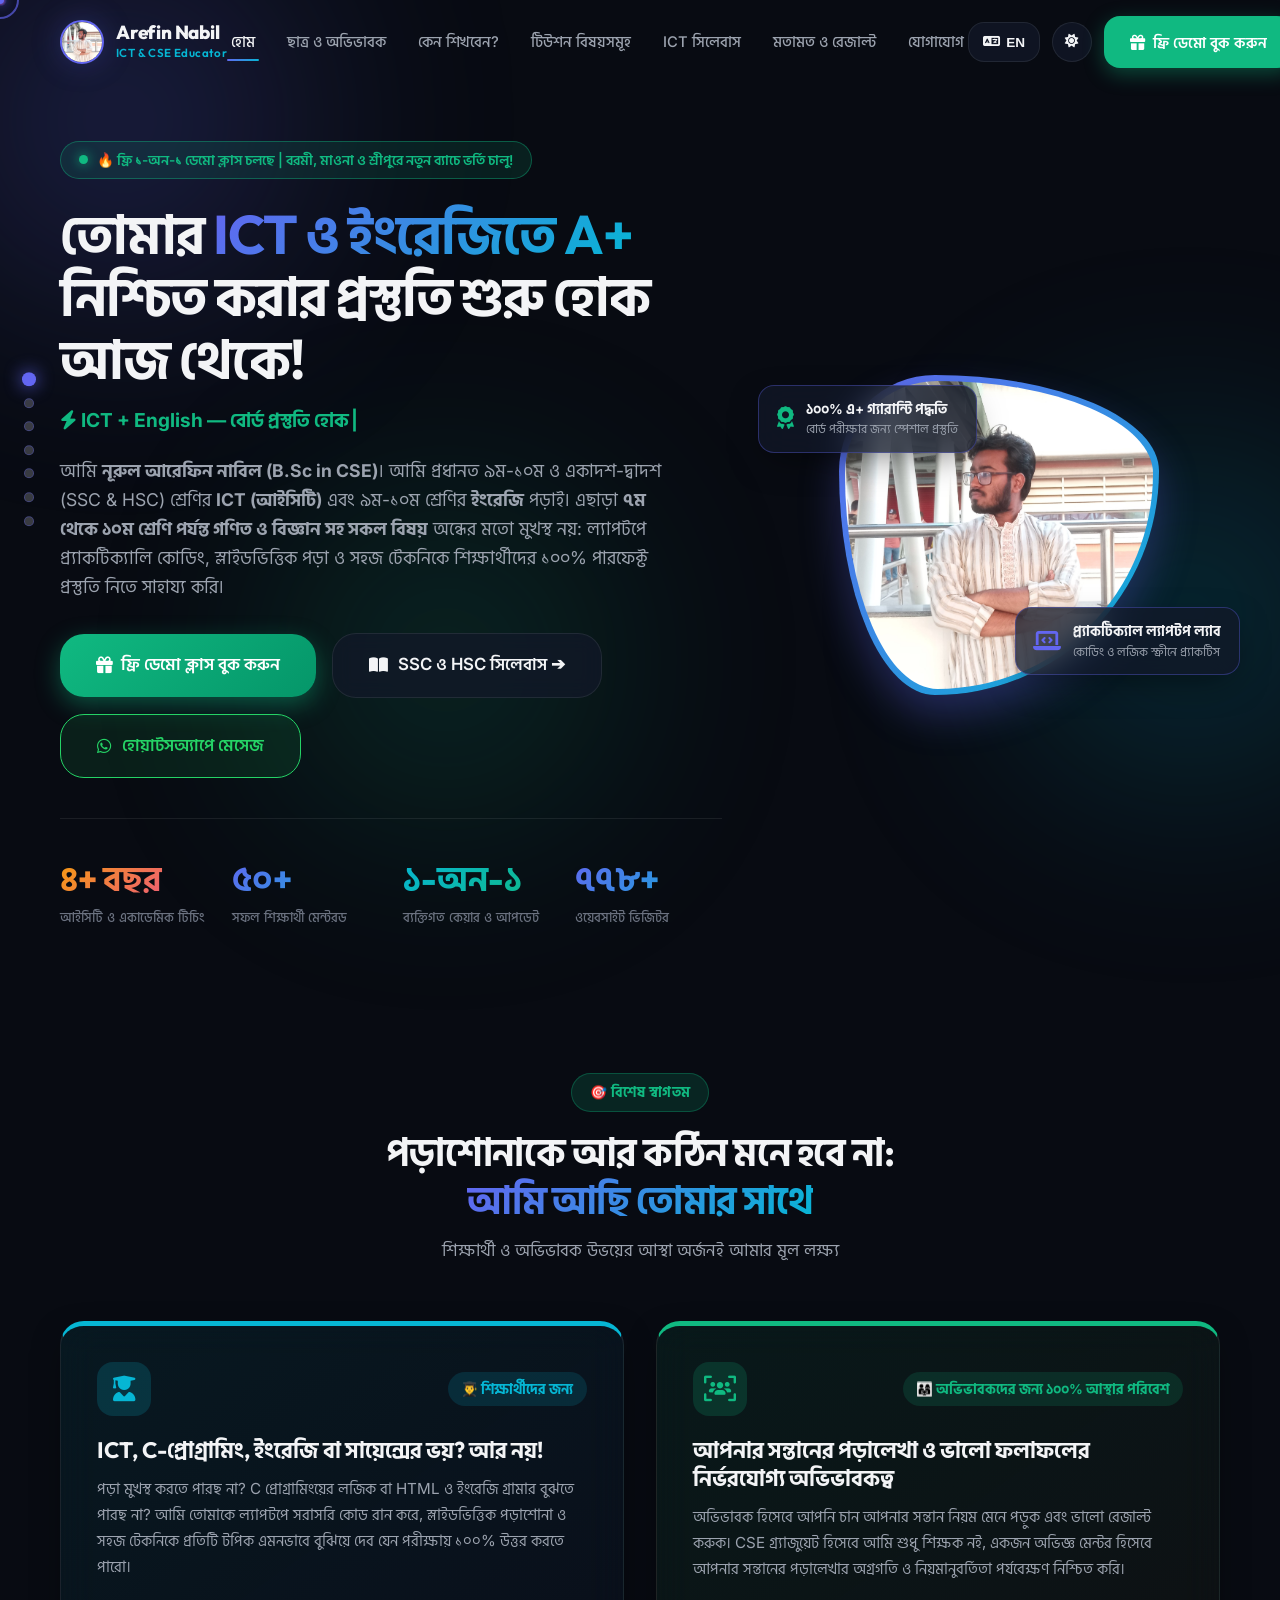
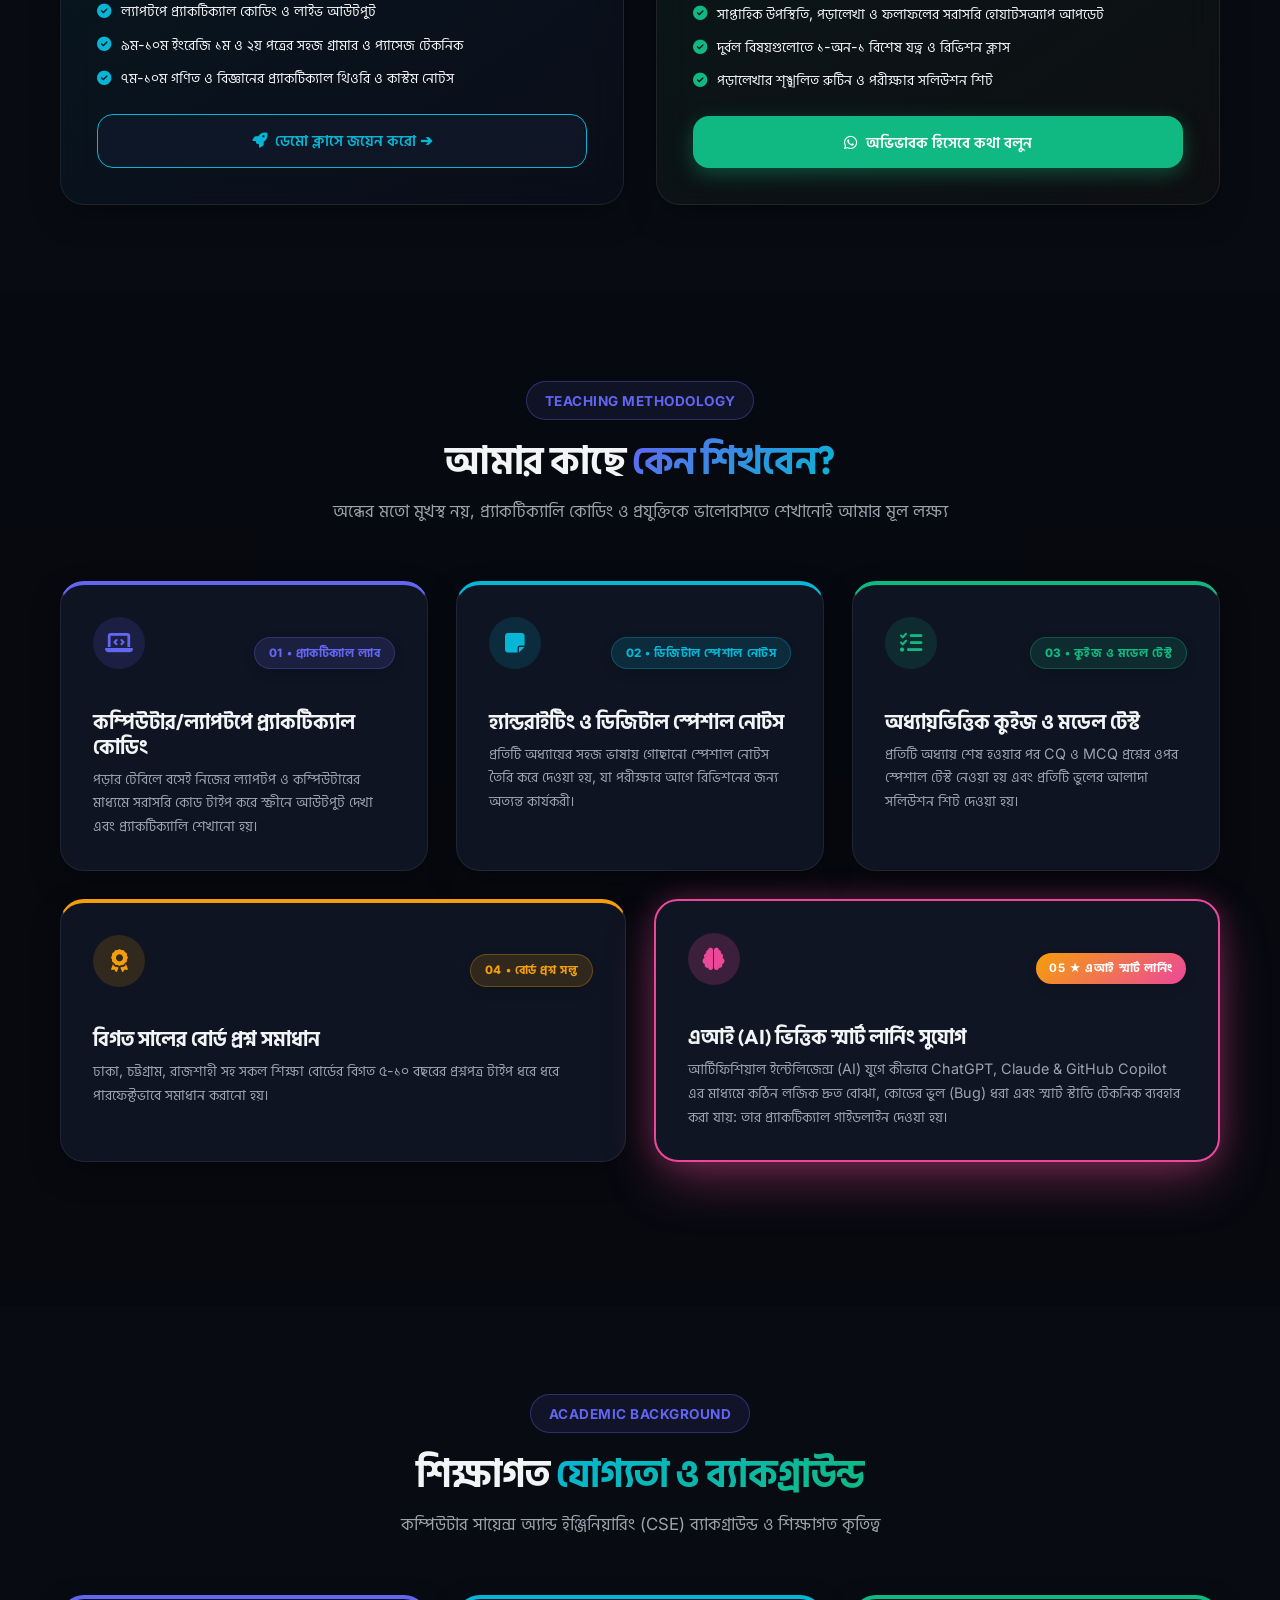
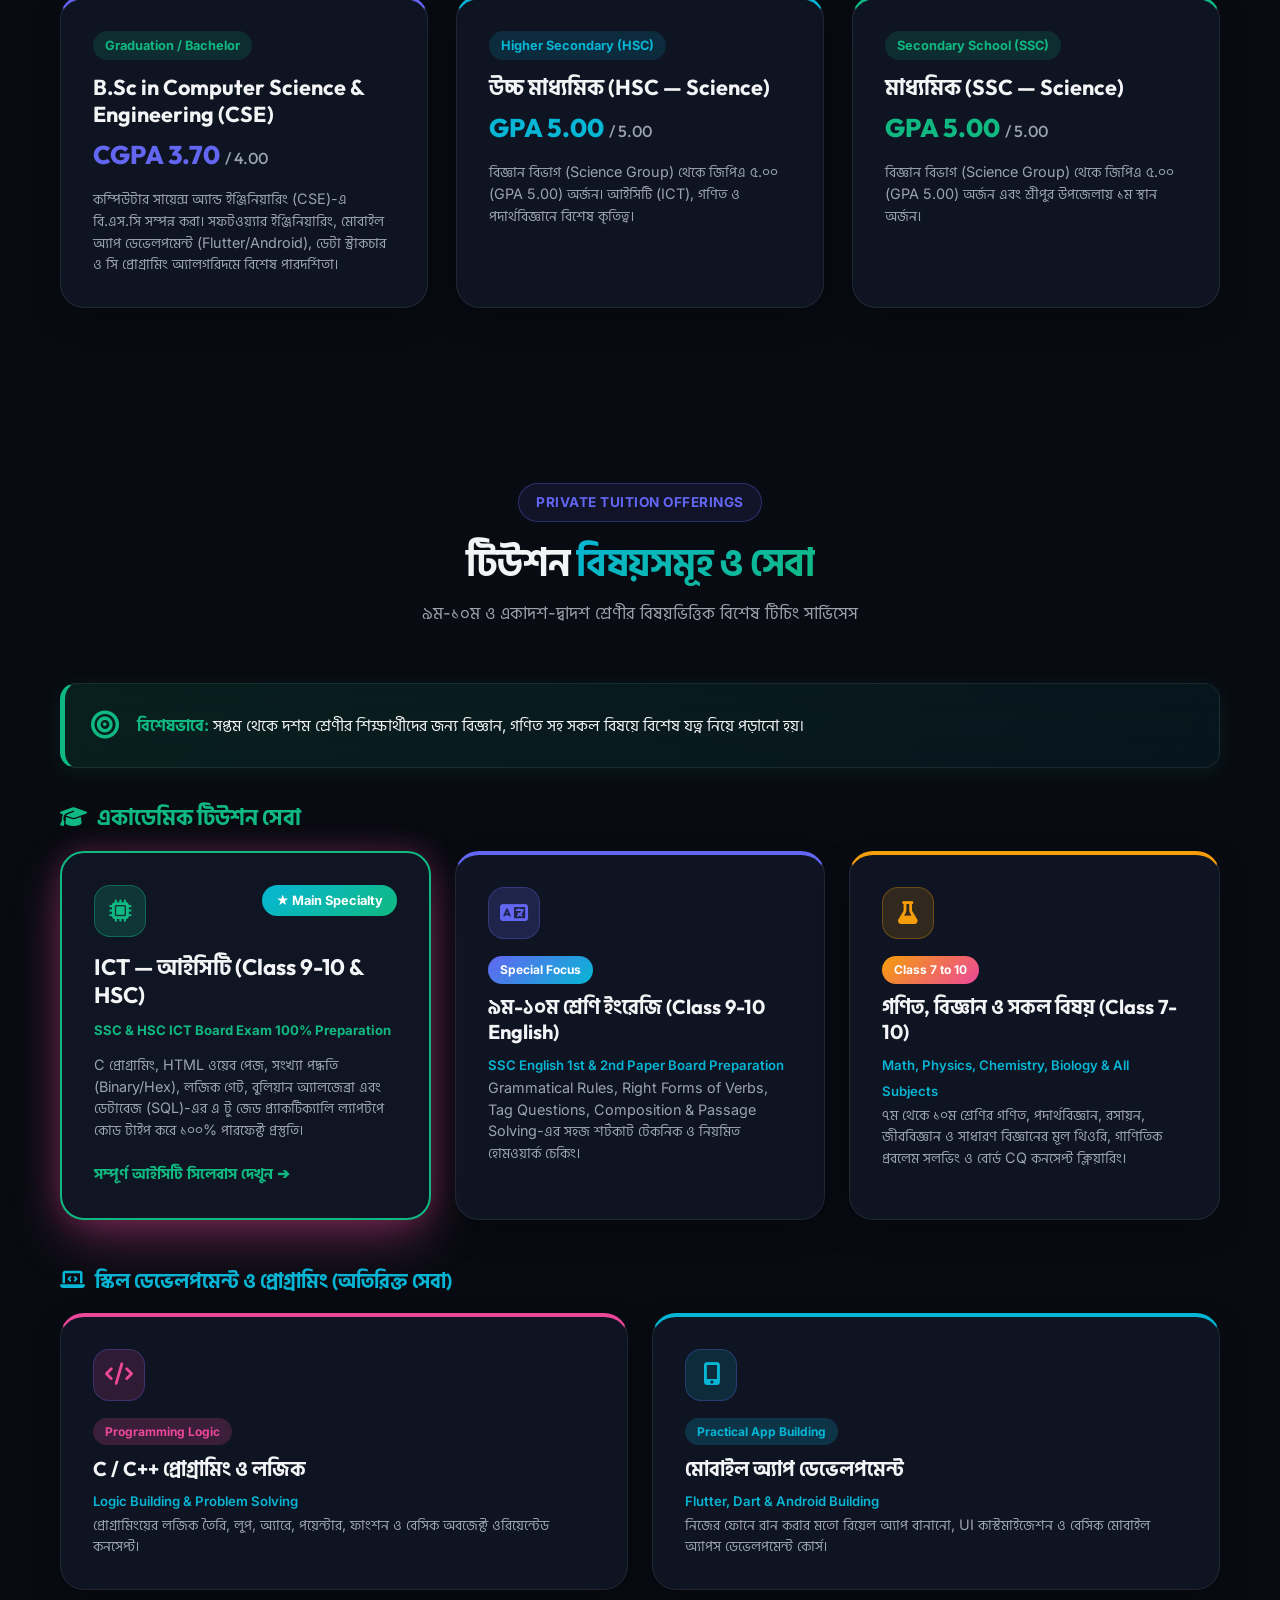
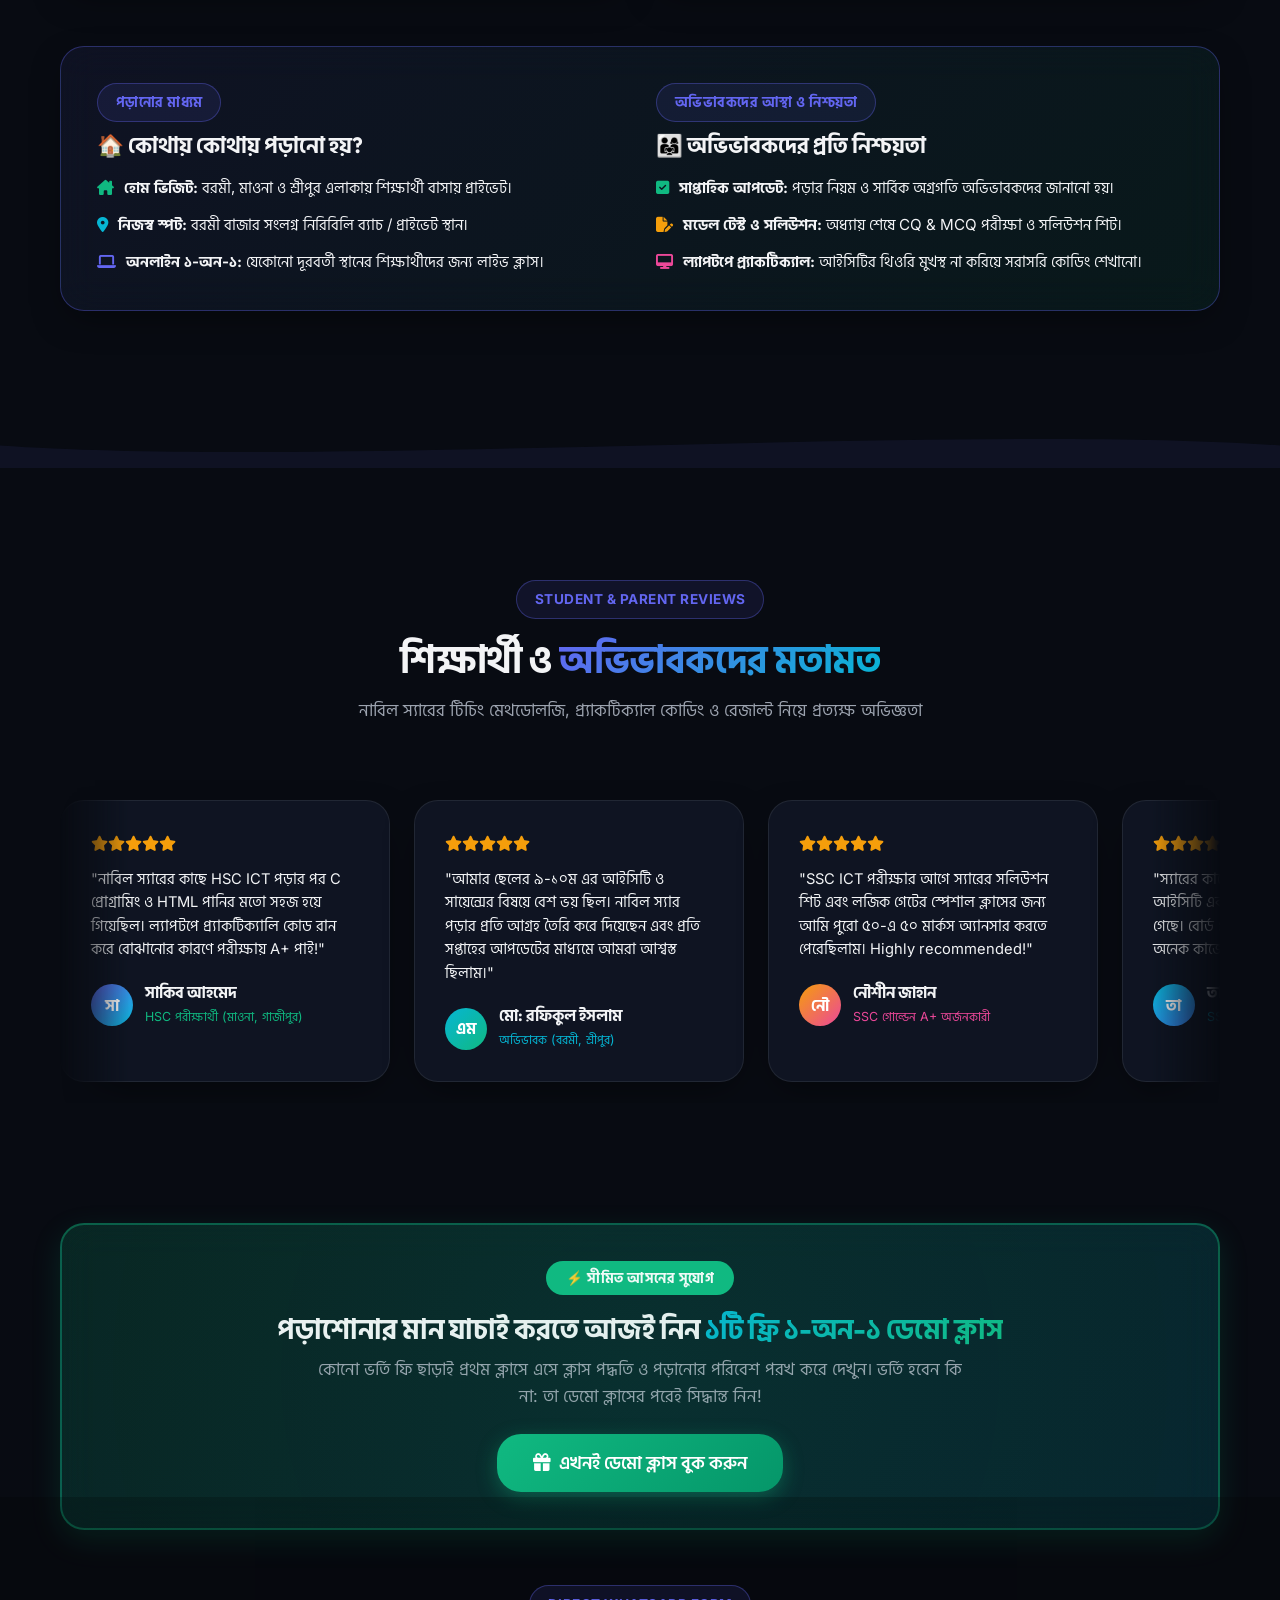
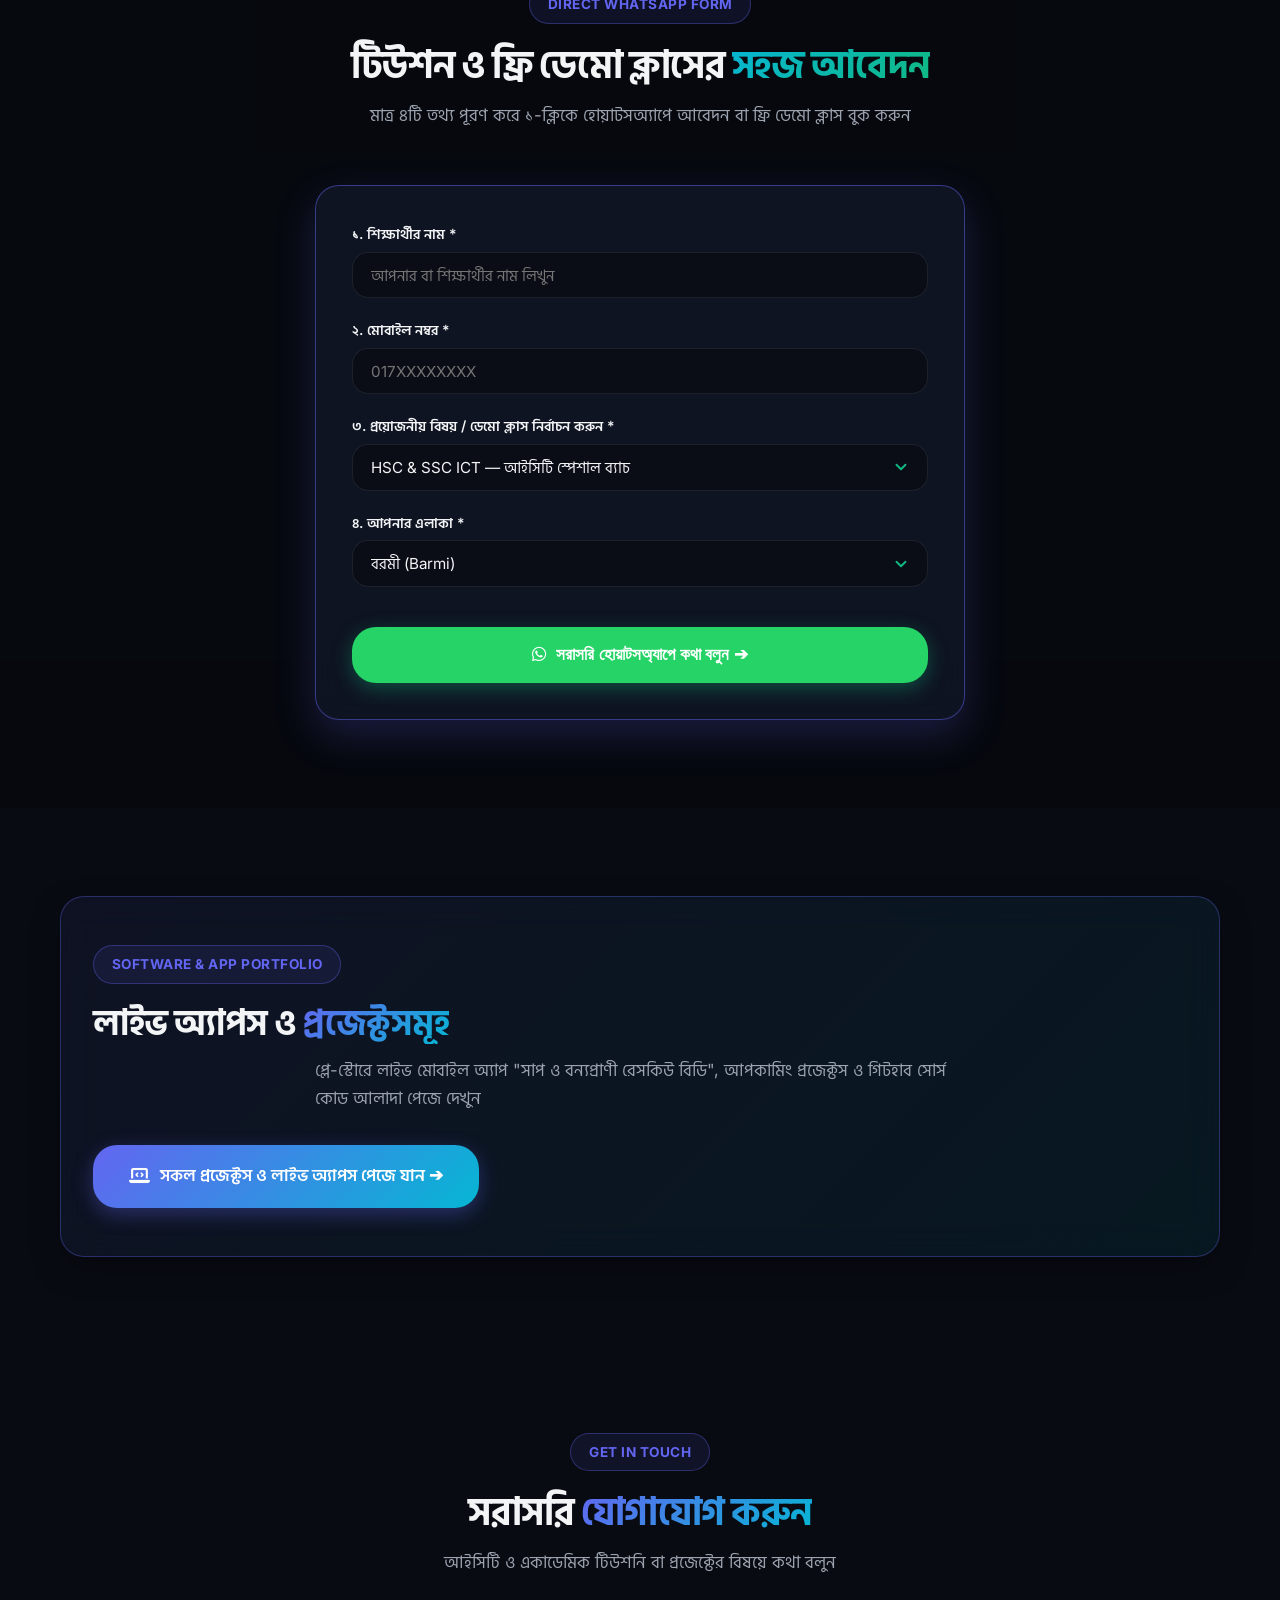
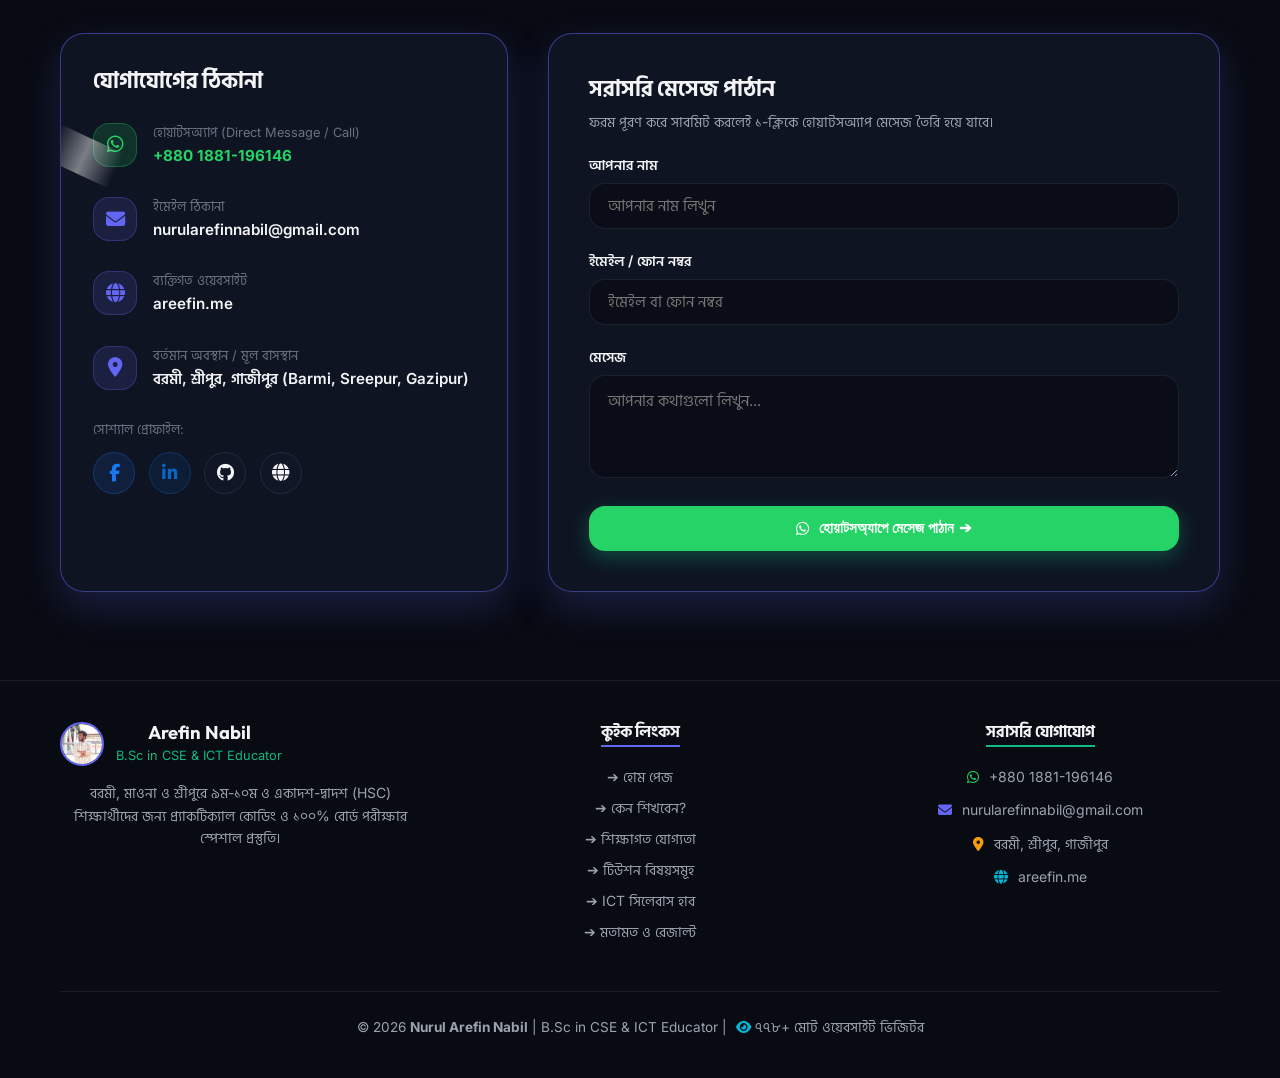
==== commit f61425c5: "ui update" ====
--- a/index.html
+++ b/index.html
@@ -517,6 +517,17 @@
                         সেবা</span></h2>
                 <p class="section-subtitle" data-i18n="tuitionSubtitle">৯ম-১০ম ও একাদশ-দ্বাদশ শ্রেণীর বিষয়ভিত্তিক বিশেষ
                     টিচিং সার্ভিসেস</p>
+            </div>
+
+            <!-- Special Poster Highlight: Class 7-10 All Subjects Care -->
+            <div class="glass-card special-highlight-ribbon reveal-pop-up"
+                style="margin-bottom: 2.25rem; padding: 1.15rem 1.6rem; display: flex; align-items: center; gap: 1.15rem; border-left: 5px solid var(--accent); background: linear-gradient(135deg, rgba(16, 185, 129, 0.12) 0%, rgba(6, 182, 212, 0.06) 100%);">
+                <div style="font-size: 1.75rem; color: var(--accent); flex-shrink: 0;">
+                    <i class="fa-solid fa-bullseye"></i>
+                </div>
+                <div style="font-size: 1rem; line-height: 1.6; color: var(--text-main);">
+                    <strong style="color: var(--accent);">বিশেষভাবে:</strong> সপ্তম থেকে দশম শ্রেণীর শিক্ষার্থীদের জন্য বিজ্ঞান, গণিত সহ সকল বিষয়ে বিশেষ যত্ন নিয়ে পড়ানো হয়।
+                </div>
             </div>
 
             <!-- Priority 1: Core Academic Tuition -->
--- a/styles.css
+++ b/styles.css
@@ -2648,3 +2648,24 @@
         gap: 1rem;
     }
 }
+
+/* Special Poster Highlight Ribbon */
+.special-highlight-ribbon {
+    border-radius: var(--radius-md);
+    box-shadow: 0 4px 20px rgba(16, 185, 129, 0.1);
+    transition: var(--trans-normal);
+}
+
+.special-highlight-ribbon:hover {
+    transform: translateY(-2px);
+    box-shadow: 0 8px 30px rgba(16, 185, 129, 0.2);
+}
+
+@media (max-width: 600px) {
+    .special-highlight-ribbon {
+        flex-direction: column;
+        align-items: flex-start;
+        gap: 0.6rem;
+        padding: 1rem 1.25rem !important;
+    }
+}
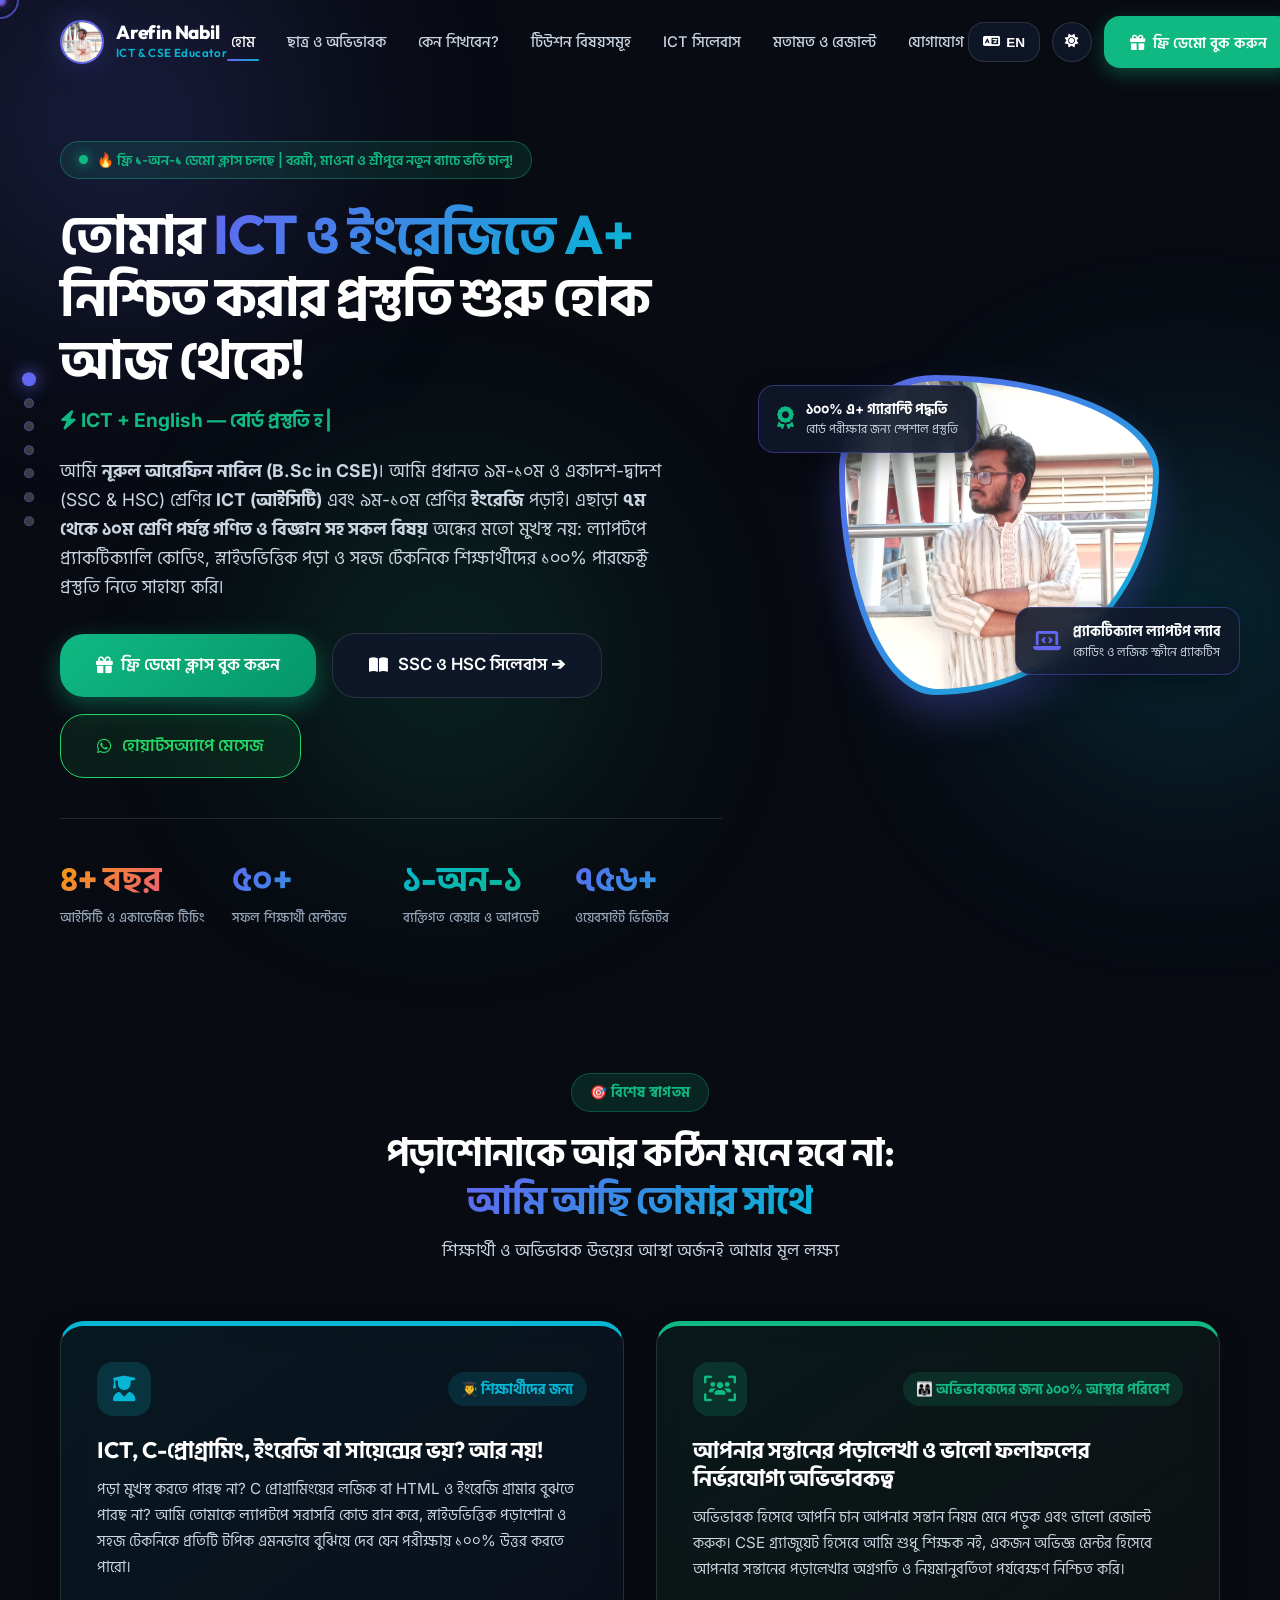
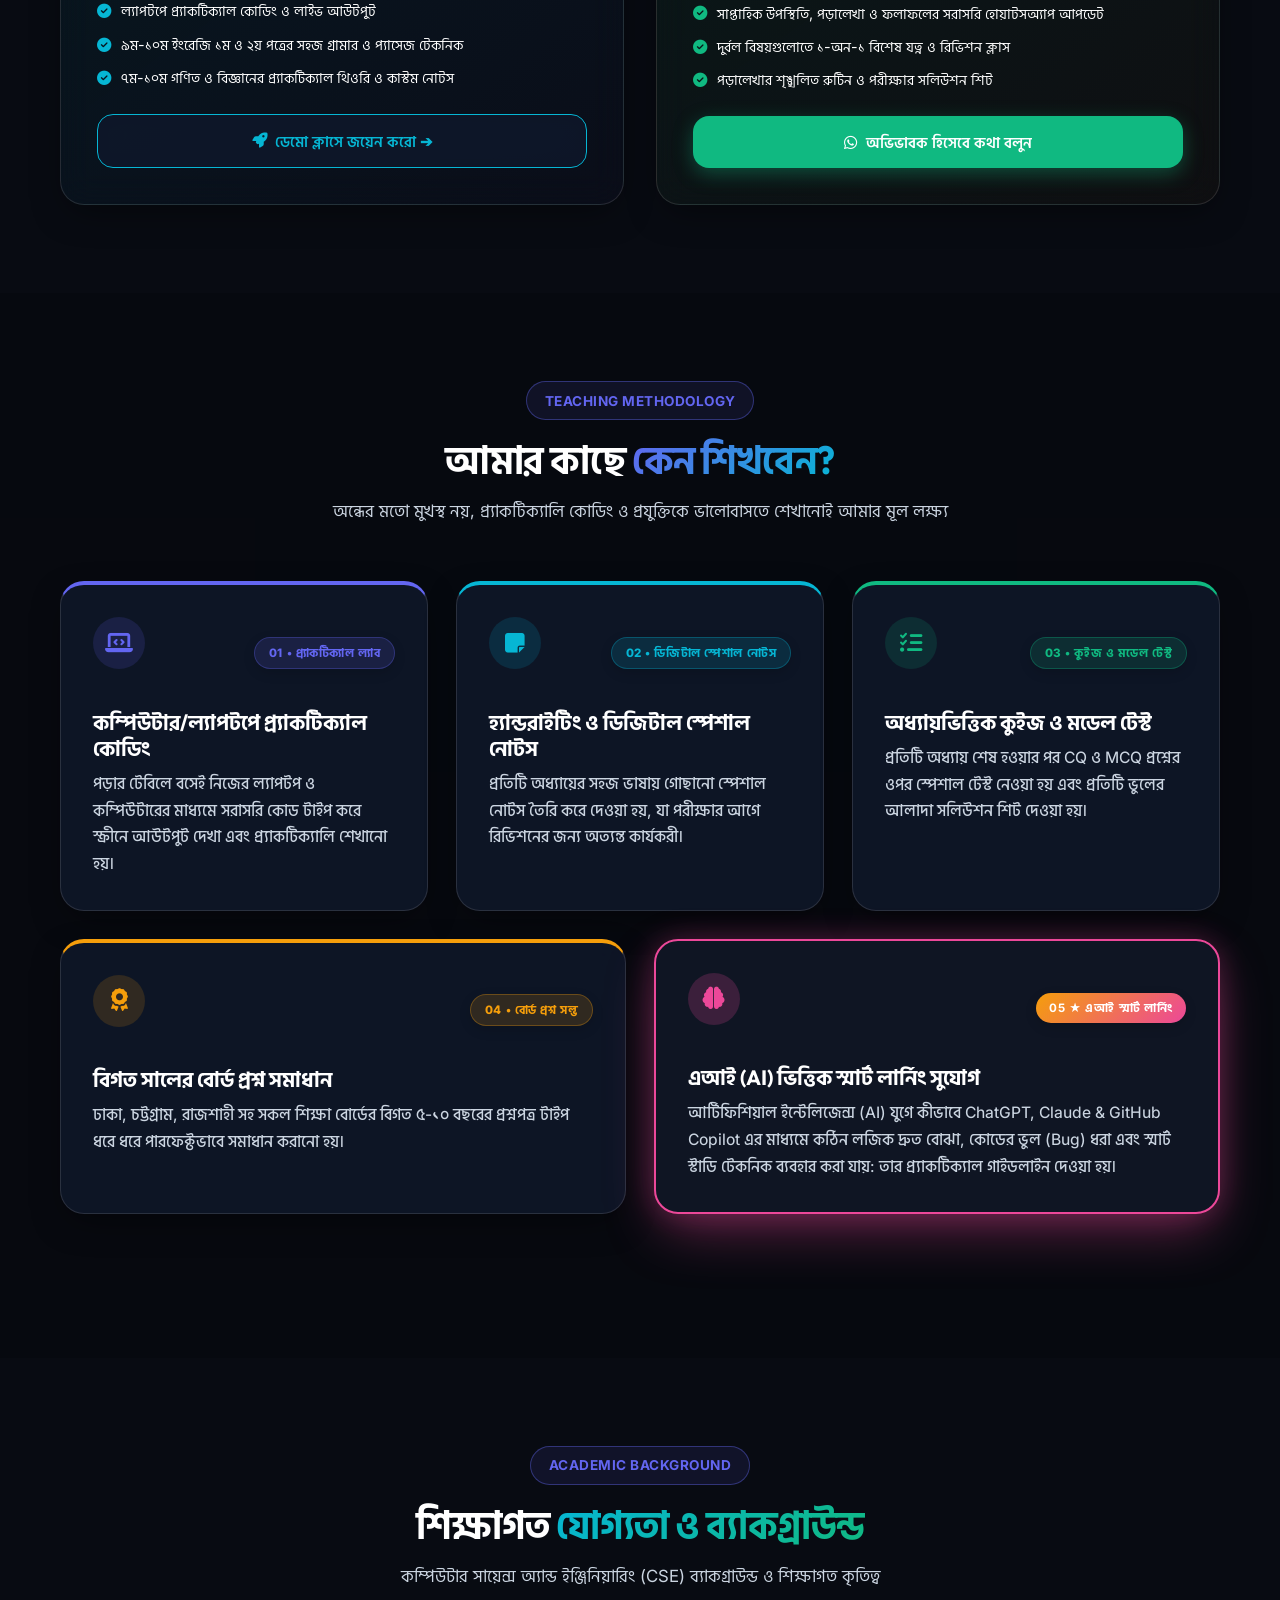
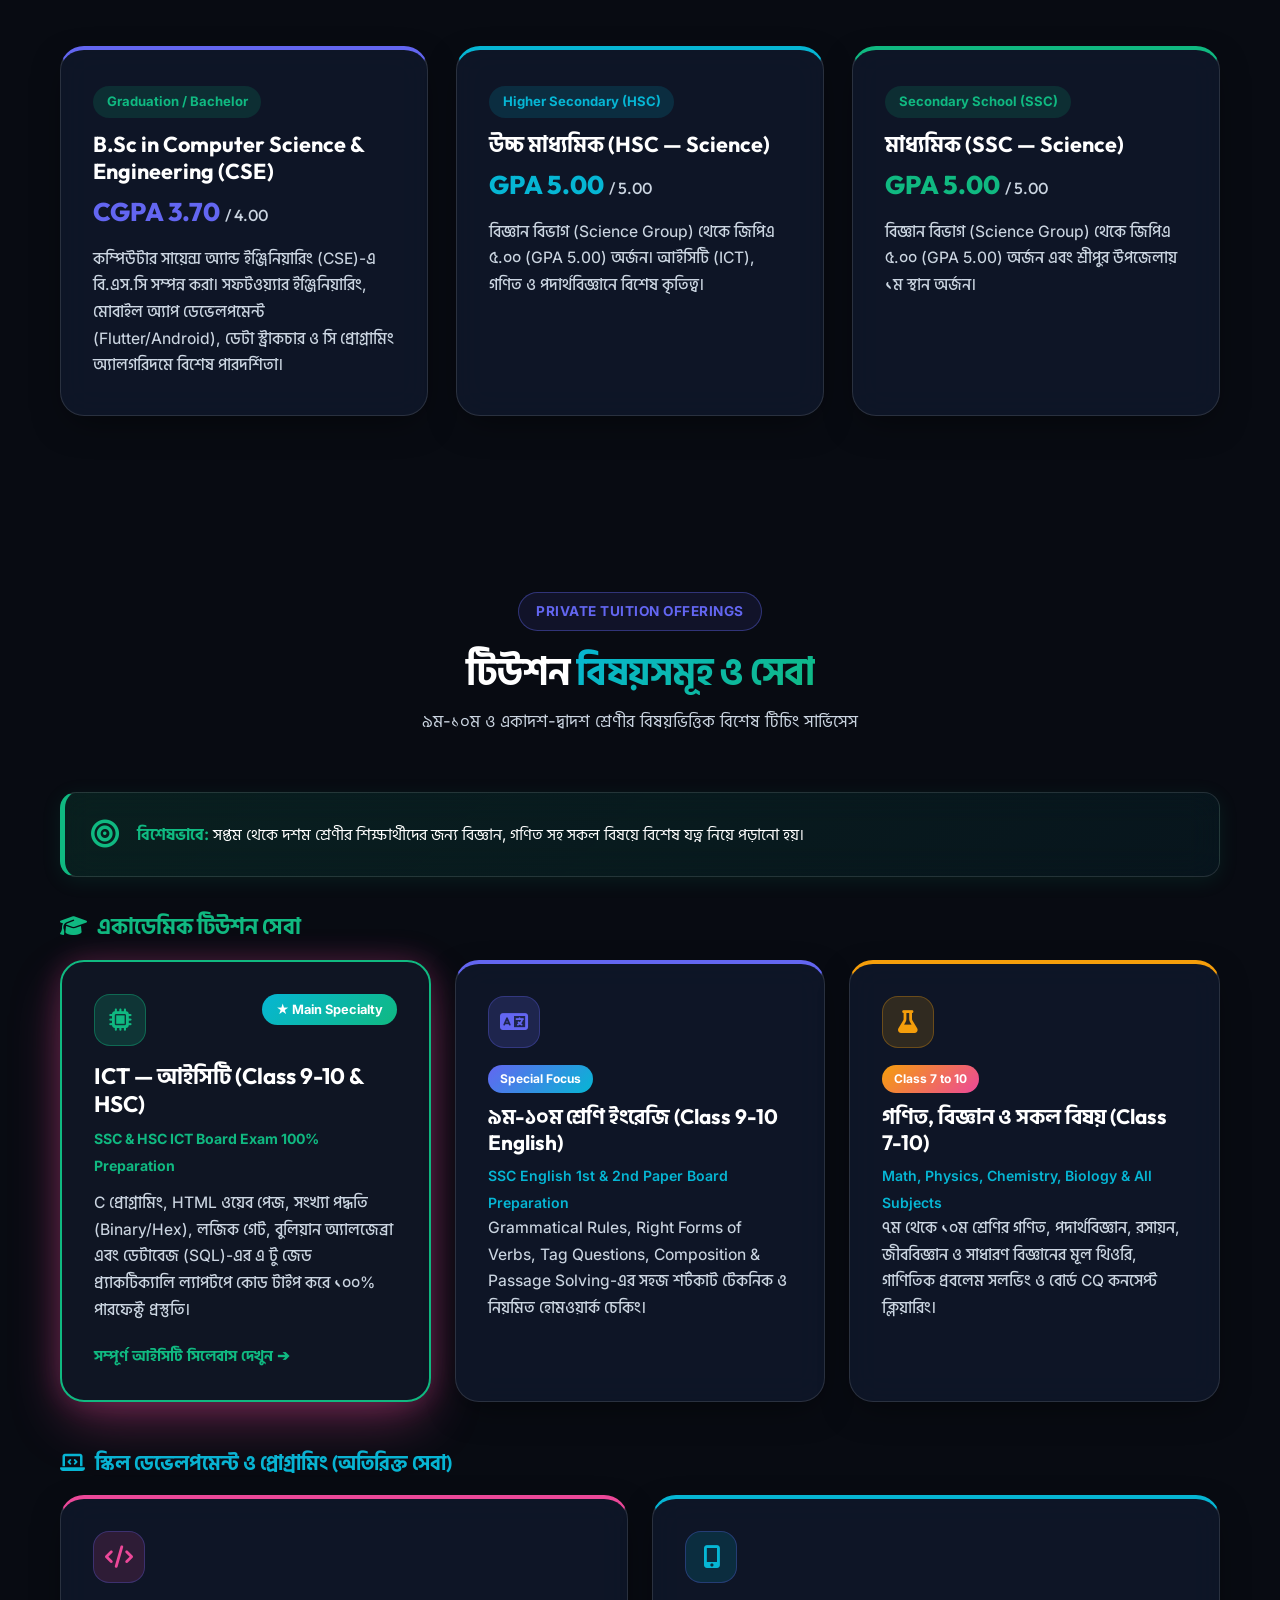
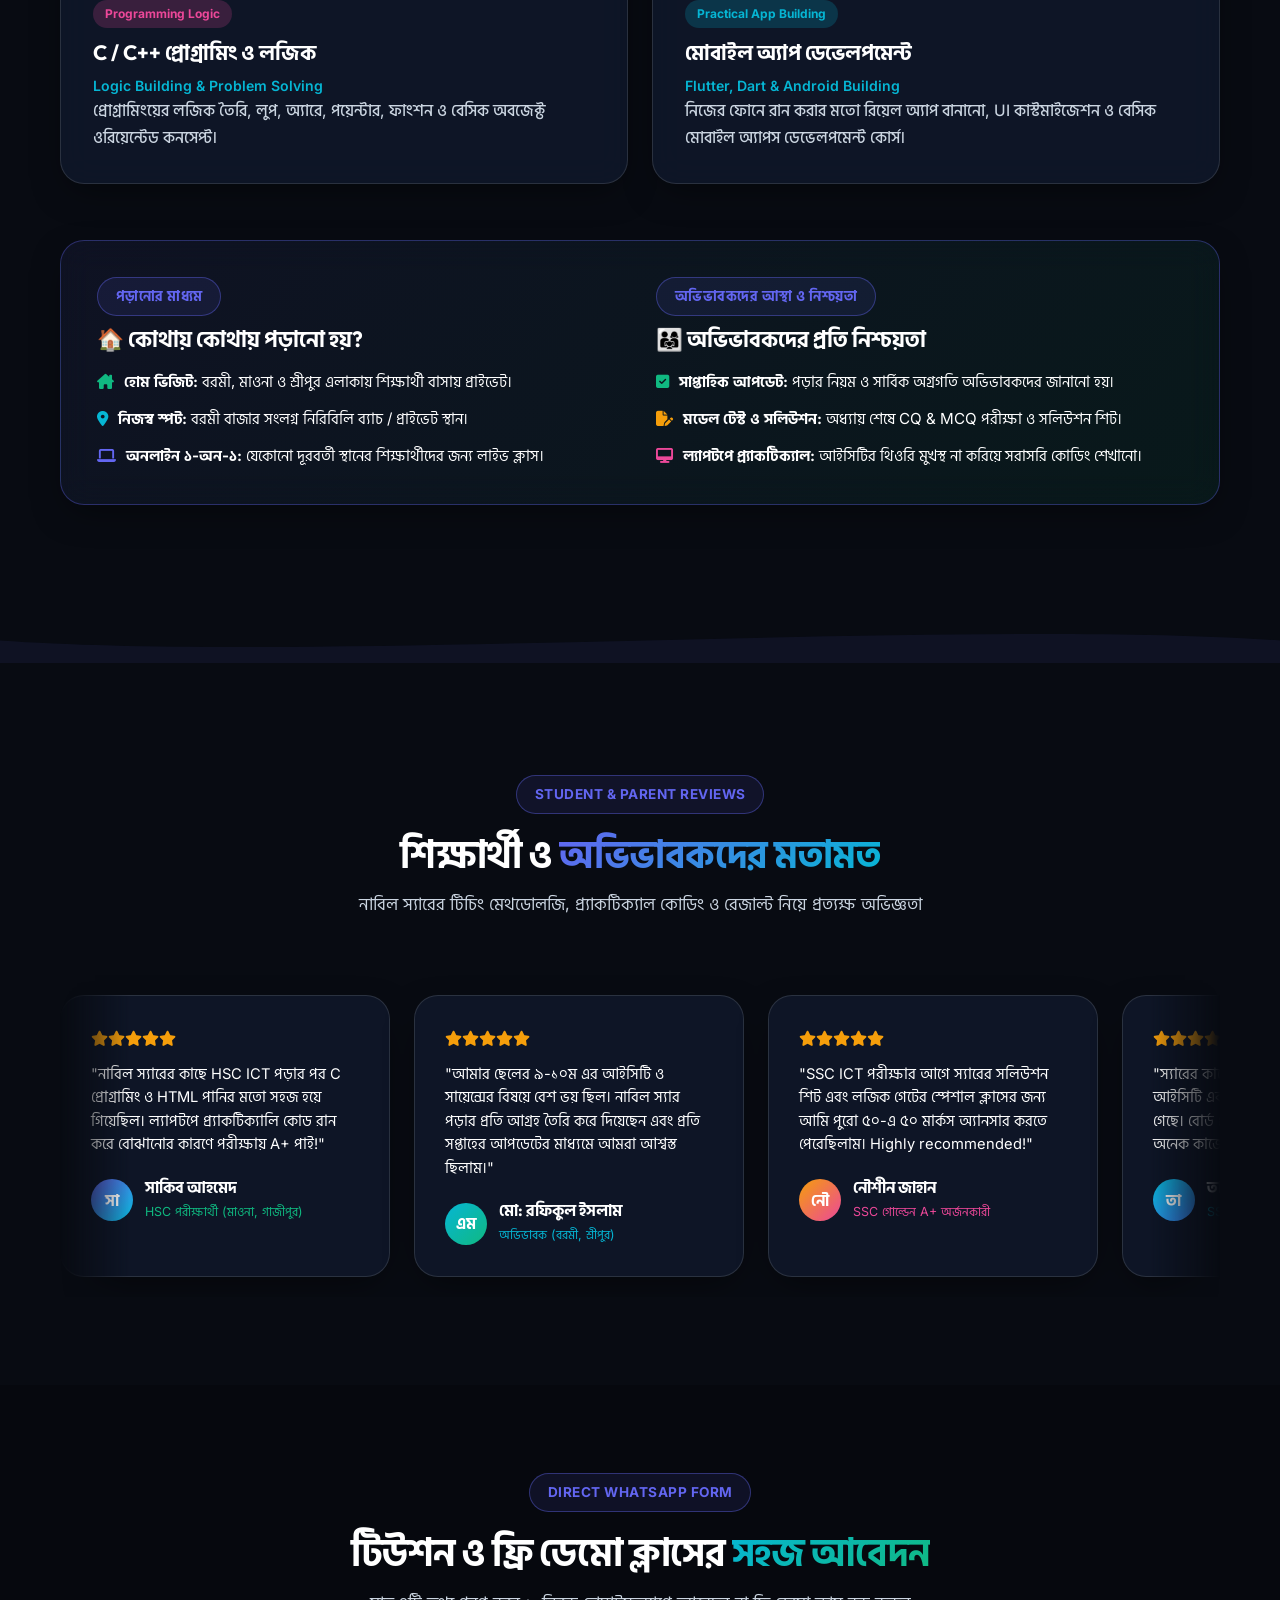
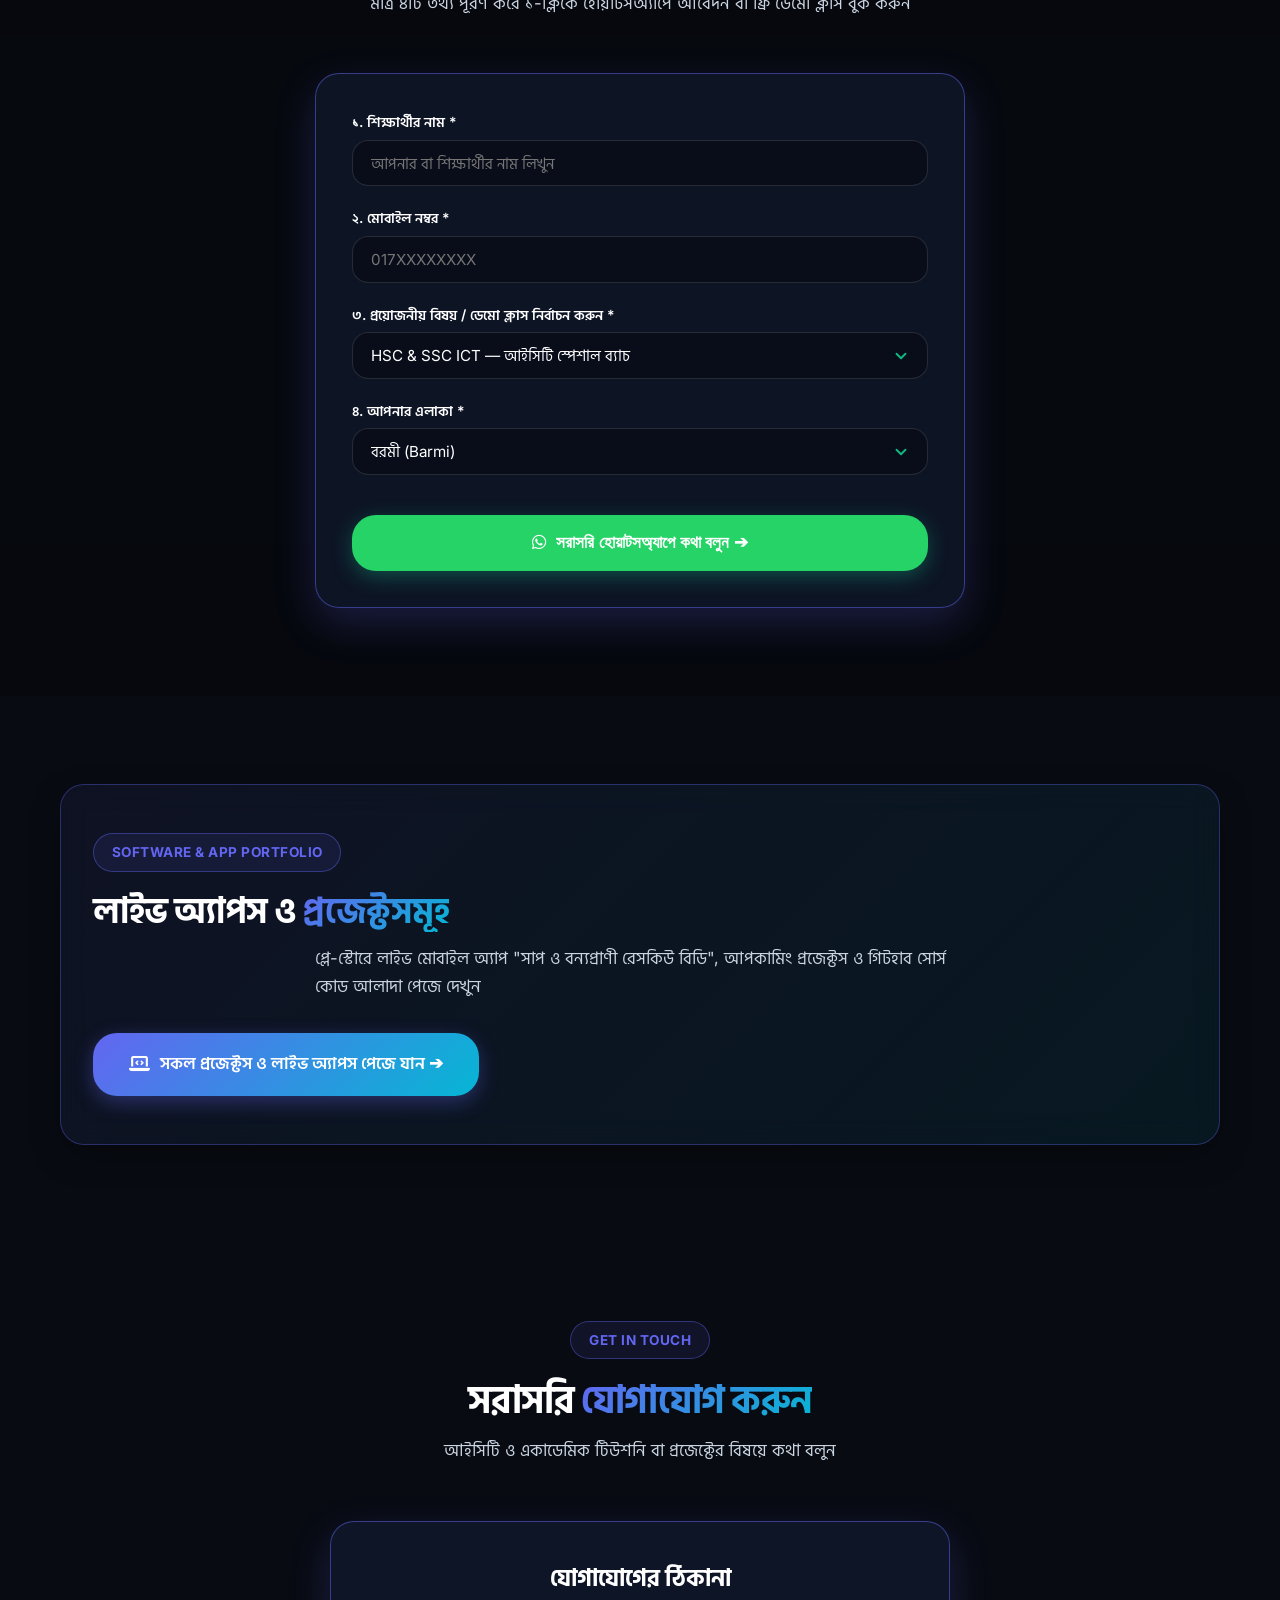
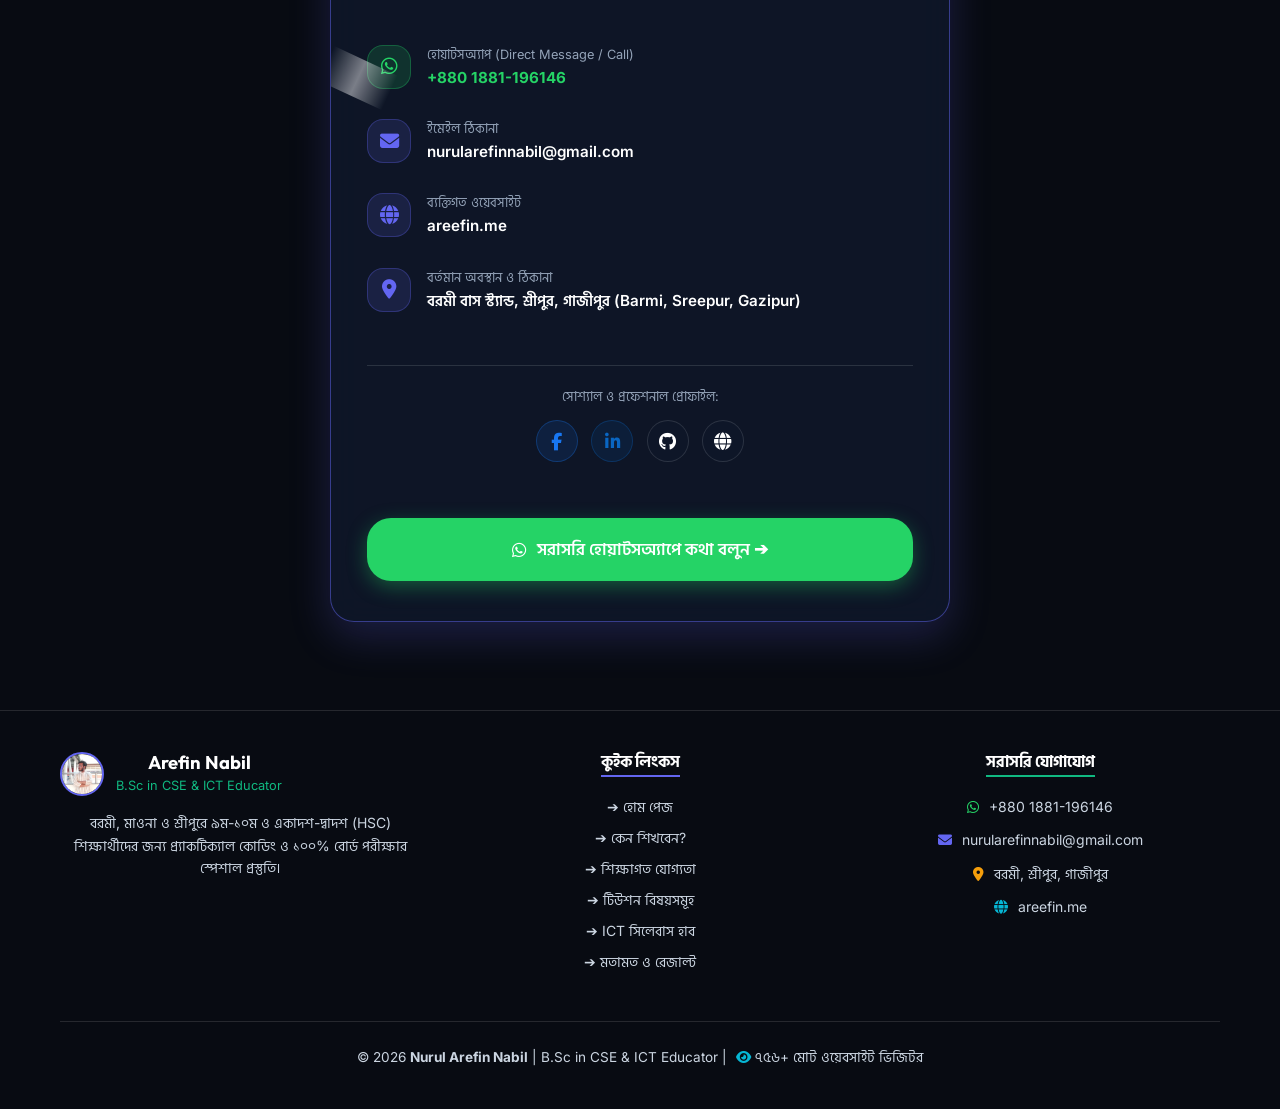
==== commit 14839873: "ui update" ====
--- a/index.html
+++ b/index.html
@@ -1036,27 +1036,6 @@
         </div>
     </section>
 
-
-    <!-- Special Highlight: Free Demo Banner Callout -->
-    <div class="container" style="margin-top: 2rem; margin-bottom: -2rem;">
-        <div class="glass-card demo-highlight-banner reveal-pop-up"
-            style="background: linear-gradient(135deg, rgba(16, 185, 129, 0.15) 0%, rgba(6, 182, 212, 0.15) 100%); border: 2px solid rgba(16, 185, 129, 0.4); padding: 2.25rem; border-radius: var(--radius-lg); text-align: center; position: relative; overflow: hidden;">
-            <div style="display: inline-block; background: #10b981; color: #fff; padding: 0.35rem 1.25rem; border-radius: 50px; font-weight: 700; font-size: 0.85rem; margin-bottom: 1rem; letter-spacing: 0.5px;" data-i18n="demoBannerBadge">
-                ⚡ সীমিত আসনের সুযোগ
-            </div>
-            <h3 style="font-size: 1.75rem; color: var(--text-main); margin-bottom: 0.65rem;" data-i18n="demoBannerTitle">
-                পড়াশোনার মান যাচাই করতে আজই নিন <span class="text-accent-gradient">১টি ফ্রি ১-অন-১ ডেমো ক্লাস</span>
-            </h3>
-            <p style="font-size: 1.05rem; color: var(--text-muted); max-width: 650px; margin: 0 auto 1.5rem auto; line-height: 1.6;" data-i18n="demoBannerDesc">
-                কোনো ভর্তি ফি ছাড়াই প্রথম ক্লাসে এসে ক্লাস পদ্ধতি ও পড়ানোর পরিবেশ পরখ করে দেখুন। ভর্তি হবেন কি না: তা ডেমো ক্লাসের পরেই সিদ্ধান্ত নিন!
-            </p>
-            <a href="index.html#tuition-apply" class="btn btn-accent btn-lg"
-                style="background: linear-gradient(135deg, #10b981 0%, #059669 100%); border-color: #10b981; font-size: 1.1rem; padding: 0.9rem 2.25rem;" data-i18n="demoBannerBtn">
-                <i class="fa-solid fa-gift"></i> এখনই ডেমো ক্লাস বুক করুন
-            </a>
-        </div>
-    </div>
-
     <!-- ==========================================================================
          SINGLE UNIFIED TUITION & FREE DEMO CLASS APPLICATION HUB
          ========================================================================== -->
@@ -1161,9 +1140,9 @@
                     বলুন</p>
             </div>
 
-            <div class="contact-grid">
-                <div class="glass-card contact-info-card reveal-glow-border">
-                    <h3 style="font-size: 1.4rem;" data-i18n="contactCardTitle">যোগাযোগের ঠিকানা</h3>
+            <div class="contact-single-wrapper" style="max-width: 620px; margin: 0 auto;">
+                <div class="glass-card contact-info-card reveal-glow-border" style="padding: 2.5rem 2.25rem;">
+                    <h3 style="font-size: 1.5rem; margin-bottom: 1.5rem; text-align: center;" data-i18n="contactCardTitle">যোগাযোগের ঠিকানা ও তথ্য</h3>
 
                     <div class="contact-item">
                         <div class="contact-icon"
@@ -1203,15 +1182,15 @@
                             <i class="fa-solid fa-location-dot"></i>
                         </div>
                         <div>
-                            <div class="contact-label">বর্তমান অবস্থান / মূল বাসস্থান</div>
-                            <div class="contact-val">বরমী, শ্রীপুর, গাজীপুর (Barmi, Sreepur, Gazipur)
-                            </div>
-                        </div>
-                    </div>
-
-                    <div>
-                        <div class="contact-label" style="margin-bottom: 0.5rem;">সোশ্যাল প্রোফাইল:</div>
-                        <div class="social-links">
+                            <div class="contact-label">বর্তমান অবস্থান ও ঠিকানা</div>
+                            <div class="contact-val">বরমী বাস স্ট্যান্ড, শ্রীপুর, গাজীপুর (Barmi, Sreepur, Gazipur)
+                            </div>
+                        </div>
+                    </div>
+
+                    <div style="margin-top: 1.5rem; padding-top: 1.25rem; border-top: 1px solid var(--border-color); text-align: center;">
+                        <div class="contact-label" style="margin-bottom: 0.85rem;">সোশ্যাল ও প্রফেশনাল প্রোফাইল:</div>
+                        <div class="social-links" style="justify-content: center;">
                             <!-- Facebook -->
                             <a href="https://web.facebook.com/N.ArefinNabil/" target="_blank" class="social-icon-btn"
                                 title="Facebook"
@@ -1235,38 +1214,14 @@
                             </a>
                         </div>
                     </div>
-                </div>
-
-                <!-- Quick Message Form with Direct WhatsApp Handler -->
-                <div class="glass-card reveal-glow-border" style="padding: 2.5rem;">
-                    <h3 style="font-size: 1.4rem; margin-bottom: 0.5rem;" data-i18n="directMessageTitle">সরাসরি মেসেজ
-                        পাঠান</h3>
-                    <p style="font-size: 0.875rem; color: var(--text-muted); margin-bottom: 1.25rem;"
-                        data-i18n="directMessageDesc">ফরম পূরণ করে সাবমিট করলেই ১-ক্লিকে হোয়াটসঅ্যাপ মেসেজ তৈরি হয়ে
-                        যাবে।</p>
-                    <form id="directContactForm">
-                        <div class="form-group">
-                            <label class="form-label" for="contactName" data-i18n="contactNameLbl">আপনার নাম</label>
-                            <input type="text" class="form-control" id="contactName" placeholder="আপনার নাম লিখুন"
-                                required>
-                        </div>
-                        <div class="form-group">
-                            <label class="form-label" for="contactPhone" data-i18n="contactPhoneLbl">ইমেইল / ফোন
-                                নম্বর</label>
-                            <input type="text" class="form-control" id="contactPhone" placeholder="ইমেইল বা ফোন নম্বর"
-                                required>
-                        </div>
-                        <div class="form-group">
-                            <label class="form-label" for="contactMsg" data-i18n="contactMsgLbl">মেসেজ</label>
-                            <textarea class="form-control" id="contactMsg" rows="4" placeholder="আপনার কথাগুলো লিখুন..."
-                                required></textarea>
-                        </div>
-                        <button type="submit" class="btn btn-accent"
-                            style="width: 100%; background: #25D366; border-color: #25D366;"
-                            data-i18n="btnSendWhatsApp">
-                            <i class="fa-brands fa-whatsapp"></i> হোয়াটসঅ্যাপে মেসেজ পাঠান ➔
-                        </button>
-                    </form>
+
+                    <div style="margin-top: 1.75rem;">
+                        <a href="https://wa.me/8801881196146?text=আসসালামু%20আলাইকুম%20নাবিল%20স্যার,%20আমি%20আপনার%20সাথে%20কথা%20বলতে%20চাই।"
+                            target="_blank" class="btn btn-accent btn-lg"
+                            style="width: 100%; background: #25D366; border-color: #25D366; box-shadow: 0 6px 20px rgba(37, 211, 102, 0.35);">
+                            <i class="fa-brands fa-whatsapp"></i> সরাসরি হোয়াটসঅ্যাপে কথা বলুন ➔
+                        </a>
+                    </div>
                 </div>
             </div>
         </div>
--- a/styles.css
+++ b/styles.css
@@ -7,11 +7,11 @@
 :root {
     /* Color Palette - Dark Default */
     --bg-dark: #080b12;
-    --bg-card: rgba(18, 25, 41, 0.75);
-    --bg-card-hover: rgba(28, 38, 62, 0.9);
+    --bg-card: rgba(15, 23, 42, 0.88);
+    --bg-card-hover: rgba(24, 34, 58, 0.96);
     --bg-modal: rgba(12, 17, 28, 0.96);
-    --border-color: rgba(255, 255, 255, 0.08);
-    --border-glow: rgba(99, 102, 241, 0.35);
+    --border-color: rgba(255, 255, 255, 0.12);
+    --border-glow: rgba(99, 102, 241, 0.4);
     
     /* Brand Accent Colors */
     --primary: #6366f1;       /* Indigo Glow */
@@ -21,16 +21,16 @@
     --amber: #f59e0b;         /* Warm Gold */
     --pink: #ec4899;
     
-    /* Text Colors */
-    --text-main: #f3f4f6;
-    --text-muted: #9ca3af;
-    --text-sub: #6b7280;
+    /* Text Colors — Enhanced Clarity & High Contrast */
+    --text-main: #ffffff;
+    --text-muted: #cbd5e1;
+    --text-sub: #94a3b8;
     
     /* Gradients */
     --grad-primary: linear-gradient(135deg, #6366f1 0%, #06b6d4 100%);
     --grad-accent: linear-gradient(135deg, #06b6d4 0%, #10b981 100%);
     --grad-warm: linear-gradient(135deg, #f59e0b 0%, #ec4899 100%);
-    --grad-card: linear-gradient(145deg, rgba(255, 255, 255, 0.04) 0%, rgba(255, 255, 255, 0.01) 100%);
+    --grad-card: linear-gradient(145deg, rgba(255, 255, 255, 0.05) 0%, rgba(255, 255, 255, 0.01) 100%);
     --form-bg: rgba(0, 0, 0, 0.3);
 
     /* Fonts */
@@ -219,6 +219,9 @@
     color: var(--text-main);
     font-family: var(--font-body);
     line-height: 1.65;
+    -webkit-font-smoothing: antialiased;
+    -moz-osx-font-smoothing: grayscale;
+    text-rendering: optimizeLegibility;
     transition: background-color 0.4s ease, color 0.4s ease;
     min-height: 100vh;
     position: relative;
@@ -499,8 +502,8 @@
 /* Glassmorphic Card Base */
 .glass-card {
     background: var(--bg-card);
-    backdrop-filter: blur(18px);
-    -webkit-backdrop-filter: blur(18px);
+    backdrop-filter: blur(16px);
+    -webkit-backdrop-filter: blur(16px);
     border: 1px solid var(--border-color);
     border-radius: var(--radius-lg);
     box-shadow: var(--shadow-card);
@@ -508,13 +511,15 @@
     position: relative;
     overflow: hidden;
     width: 100%;
+    transform: translateZ(0);
+    -webkit-font-smoothing: antialiased;
 }
 
 .glass-card:hover {
     background: var(--bg-card-hover);
     border-color: var(--primary) !important;
-    transform: translateY(-10px) scale(1.025);
-    box-shadow: 0 20px 45px rgba(99, 102, 241, 0.22), 0 0 25px rgba(99, 102, 241, 0.15) !important;
+    transform: translateY(-8px) scale(1.015);
+    box-shadow: 0 20px 45px rgba(99, 102, 241, 0.25), 0 0 25px rgba(99, 102, 241, 0.15) !important;
 }
 
 /* ==========================================================================
@@ -1053,38 +1058,31 @@
 }
 
 /* ==========================================================================
-   Alternating Left/Right/Up Scroll Reveal Animations
+   Alternating Left/Right/Up Scroll Reveal Animations (Crisp Font Vector Fix)
    ========================================================================== */
 .reveal-left {
     opacity: 0;
-    transform: perspective(1000px) translateX(-80px) rotateY(-8deg) scale(0.96);
-    filter: blur(4px);
-    transition: opacity 1.25s cubic-bezier(0.16, 1, 0.3, 1), transform 1.25s cubic-bezier(0.16, 1, 0.3, 1), filter 1.25s cubic-bezier(0.16, 1, 0.3, 1);
-    will-change: opacity, transform, filter;
+    transform: translateX(-50px);
+    transition: opacity 0.85s cubic-bezier(0.16, 1, 0.3, 1), transform 0.85s cubic-bezier(0.16, 1, 0.3, 1);
 }
 
 .reveal-right {
     opacity: 0;
-    transform: perspective(1000px) translateX(80px) rotateY(8deg) scale(0.96);
-    filter: blur(4px);
-    transition: opacity 1.25s cubic-bezier(0.16, 1, 0.3, 1), transform 1.25s cubic-bezier(0.16, 1, 0.3, 1), filter 1.25s cubic-bezier(0.16, 1, 0.3, 1);
-    will-change: opacity, transform, filter;
+    transform: translateX(50px);
+    transition: opacity 0.85s cubic-bezier(0.16, 1, 0.3, 1), transform 0.85s cubic-bezier(0.16, 1, 0.3, 1);
 }
 
 .reveal-up {
     opacity: 0;
-    transform: perspective(1000px) translateY(80px) rotateX(8deg) scale(0.96);
-    filter: blur(4px);
-    transition: opacity 1.25s cubic-bezier(0.16, 1, 0.3, 1), transform 1.25s cubic-bezier(0.16, 1, 0.3, 1), filter 1.25s cubic-bezier(0.16, 1, 0.3, 1);
-    will-change: opacity, transform, filter;
+    transform: translateY(50px);
+    transition: opacity 0.85s cubic-bezier(0.16, 1, 0.3, 1), transform 0.85s cubic-bezier(0.16, 1, 0.3, 1);
 }
 
 .reveal-left.revealed,
 .reveal-right.revealed,
 .reveal-up.revealed {
     opacity: 1;
-    transform: perspective(1000px) translate(0, 0) rotateX(0deg) rotateY(0deg) scale(1);
-    filter: blur(0);
+    transform: translate(0, 0);
 }
 
 /* Safe grid container reveal — opacity ONLY, NO transform (transform breaks grid layout) */
@@ -1225,13 +1223,17 @@
 }
 
 .why-title {
-    font-size: 1.25rem;
-    margin-bottom: 0.5rem;
+    font-size: 1.3rem;
+    font-weight: 700;
+    margin-bottom: 0.65rem;
+    color: var(--text-main);
 }
 
 .why-desc {
-    font-size: 0.9rem;
+    font-size: 0.98rem;
+    font-weight: 450;
     color: var(--text-muted);
+    line-height: 1.7;
 }
 
 /* Academic Qualifications Cards Grid */
@@ -1242,7 +1244,7 @@
 }
 
 .edu-card {
-    padding: 2rem;
+    padding: 2.25rem 2rem;
     display: flex;
     flex-direction: column;
     align-items: flex-start;
@@ -1251,18 +1253,20 @@
 
 .edu-badge {
     display: inline-block;
-    padding: 0.25rem 0.75rem;
+    padding: 0.3rem 0.85rem;
     background: rgba(16, 185, 129, 0.15);
     color: var(--accent);
     border-radius: var(--radius-full);
-    font-size: 0.8rem;
+    font-size: 0.82rem;
     font-weight: 700;
     margin-bottom: 0.85rem;
 }
 
 .edu-title {
     font-size: 1.35rem;
+    font-weight: 700;
     margin-bottom: 0.4rem;
+    color: var(--text-main);
 }
 
 .edu-score {
@@ -1274,9 +1278,10 @@
 }
 
 .edu-desc {
-    font-size: 0.9rem;
+    font-size: 0.98rem;
+    font-weight: 450;
     color: var(--text-muted);
-    line-height: 1.5;
+    line-height: 1.7;
 }
 
 /* Page Banner & Responsive Grid Layouts */
@@ -1444,21 +1449,24 @@
 }
 
 .subject-title {
-    font-size: 1.25rem;
-    margin-bottom: 0.4rem;
+    font-size: 1.3rem;
+    font-weight: 700;
+    margin-bottom: 0.45rem;
+    color: var(--text-main);
 }
 
 .subject-level {
-    font-size: 0.825rem;
+    font-size: 0.88rem;
     color: var(--secondary);
     font-weight: 600;
     margin-bottom: 0.65rem;
 }
 
 .subject-desc {
-    font-size: 0.9rem;
+    font-size: 0.98rem;
+    font-weight: 450;
     color: var(--text-muted);
-    line-height: 1.5;
+    line-height: 1.7;
 }
 
 /* About & Experience Section */
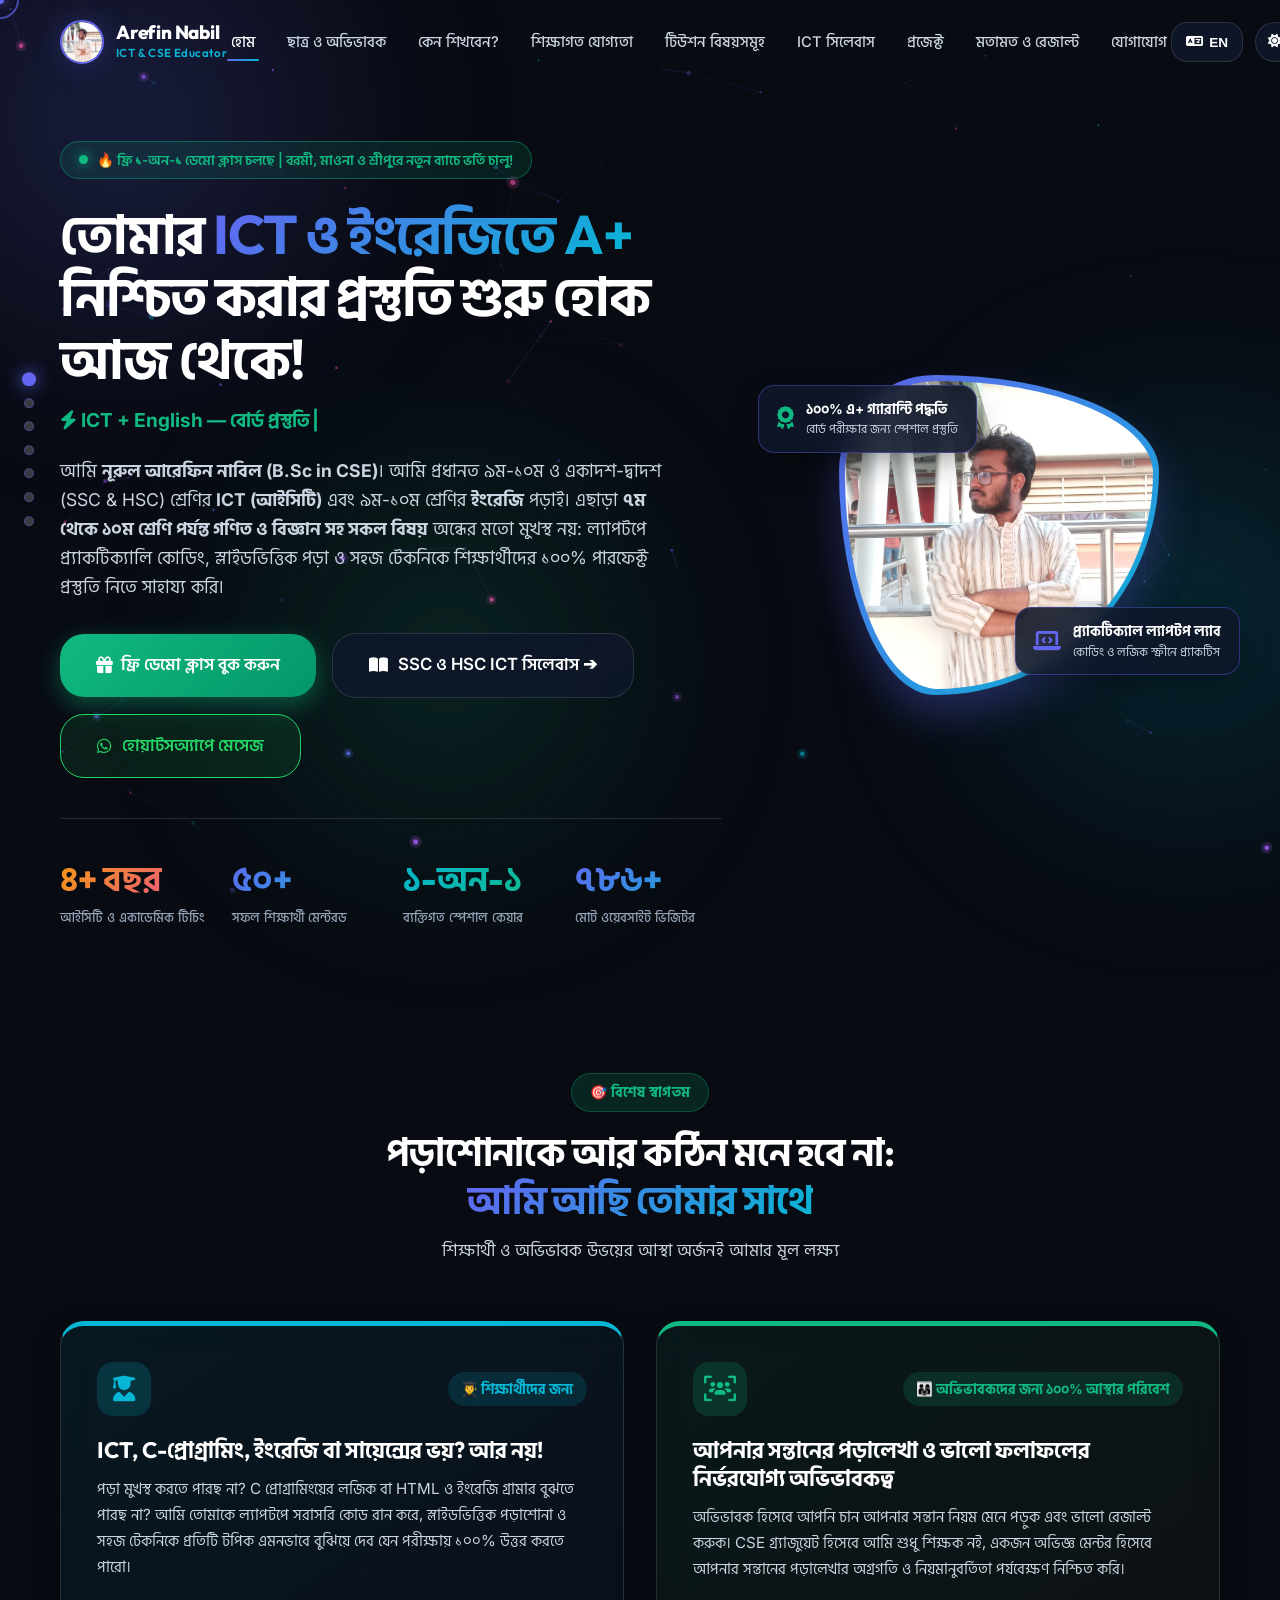
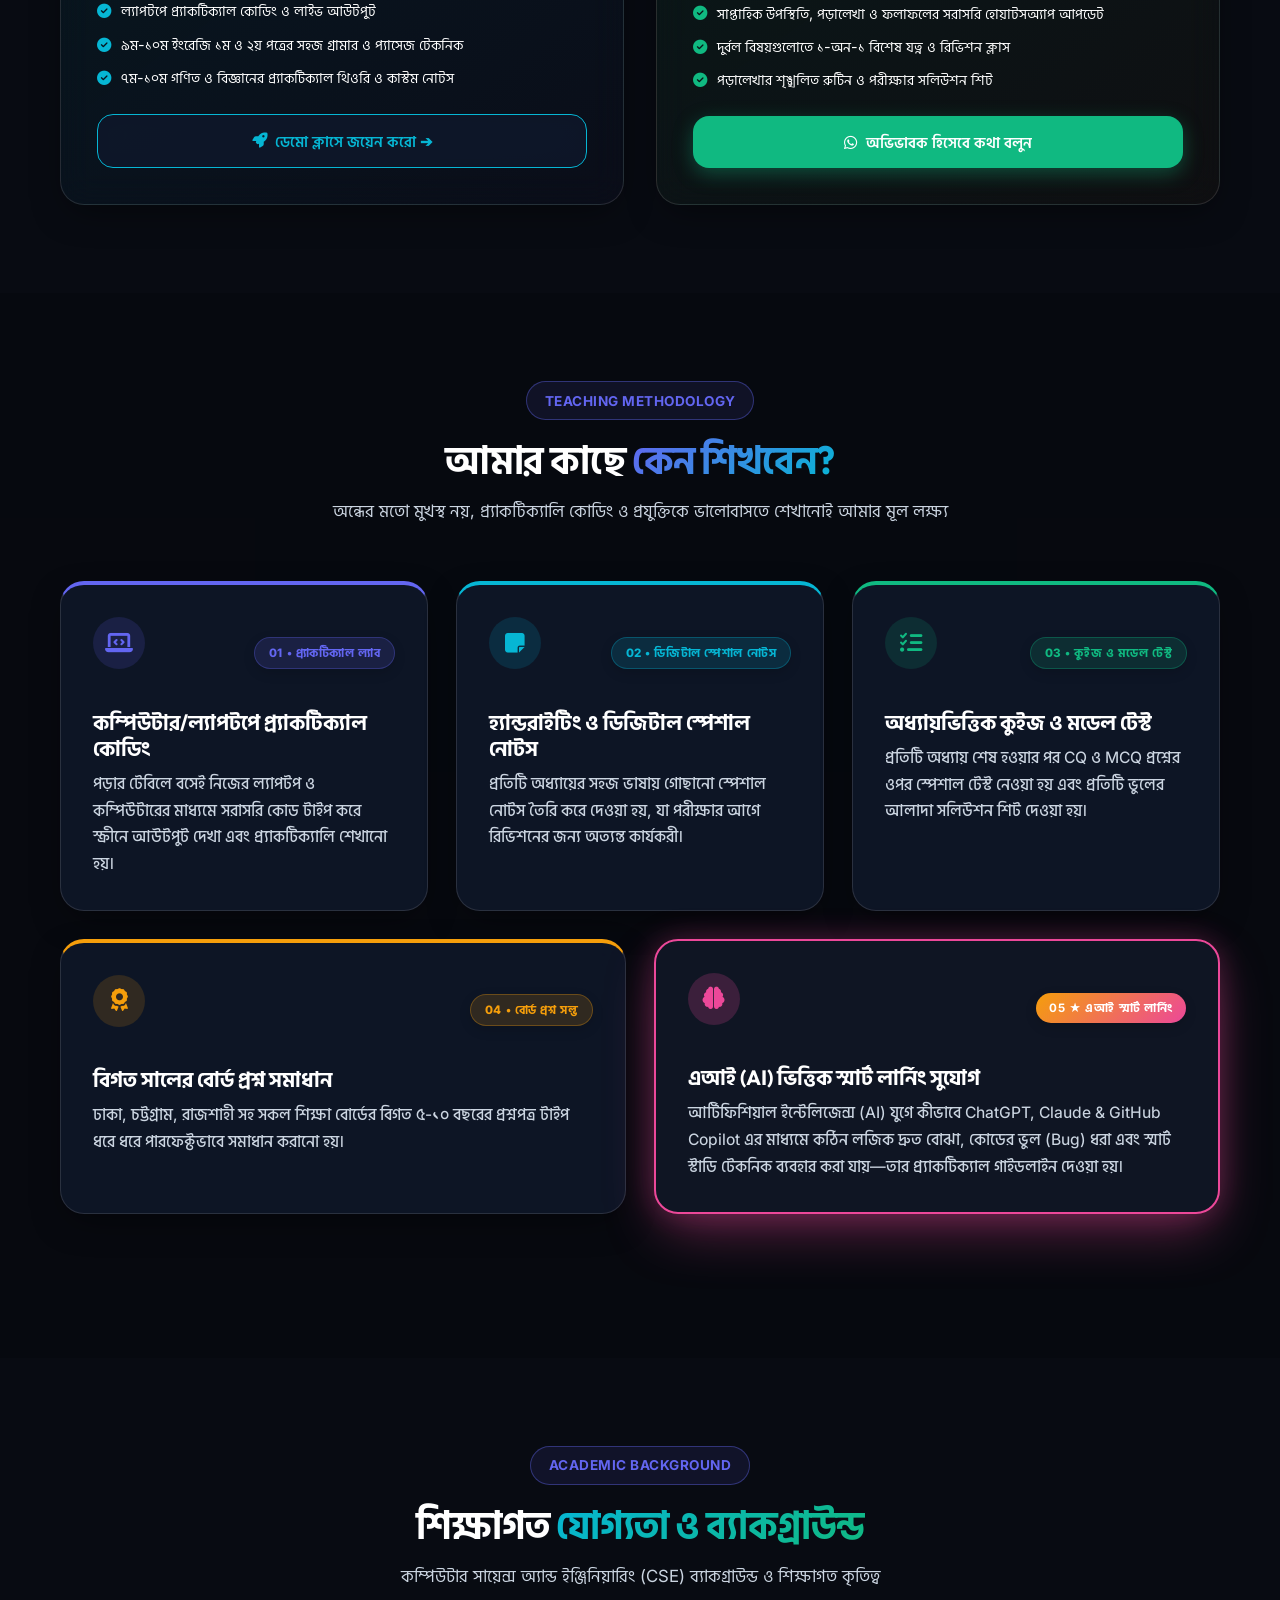
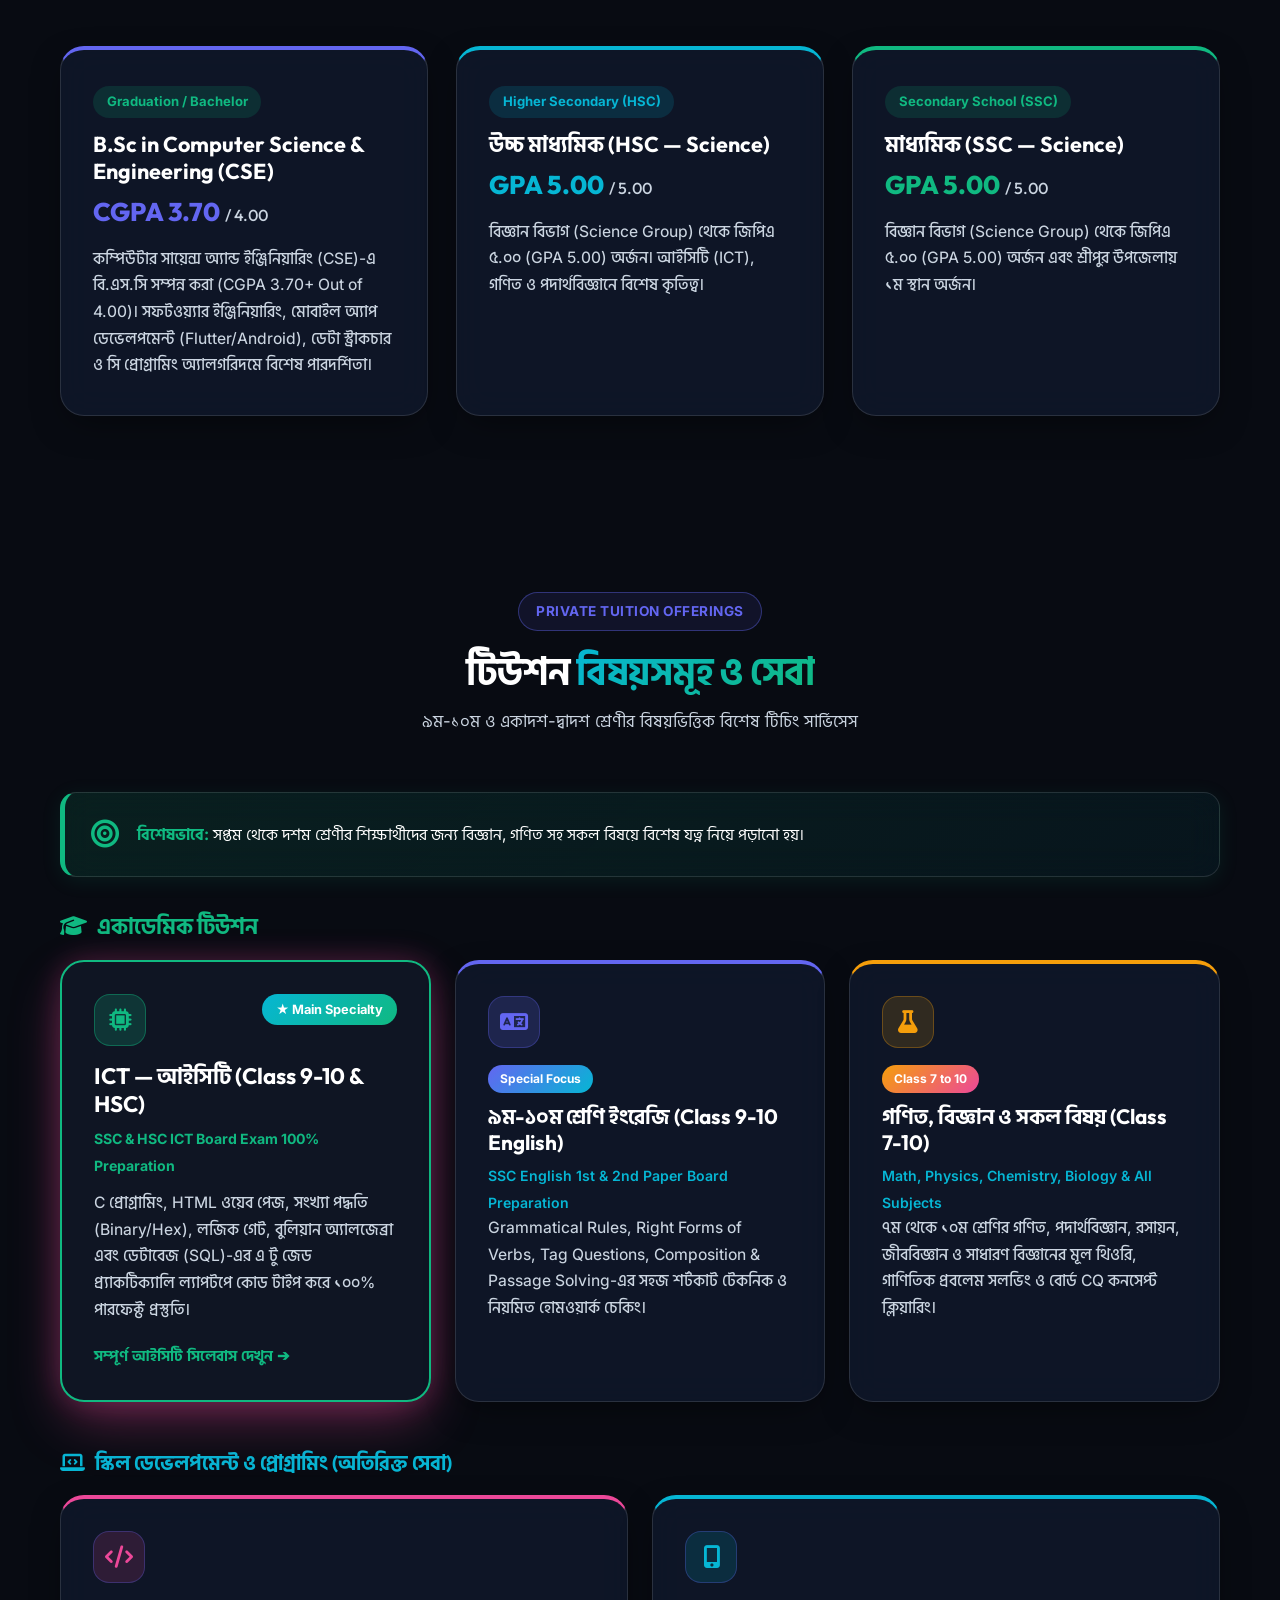
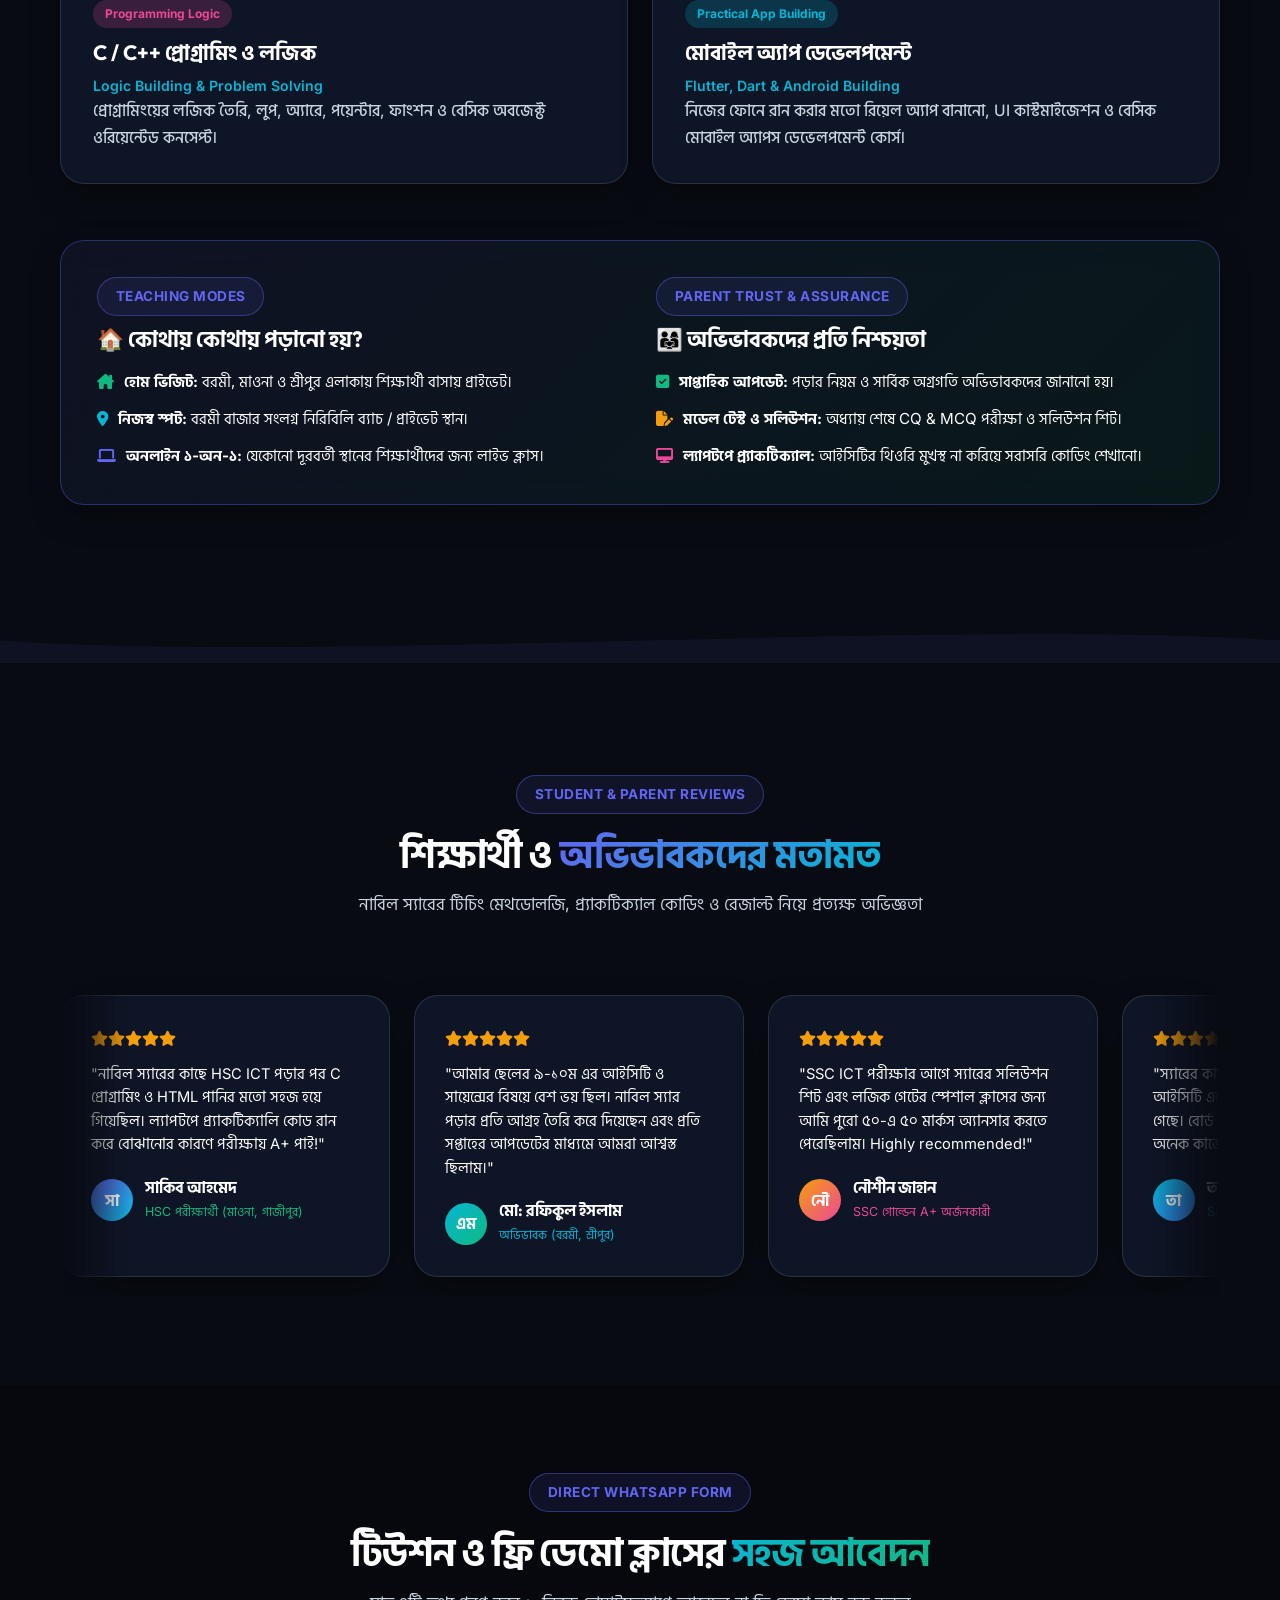
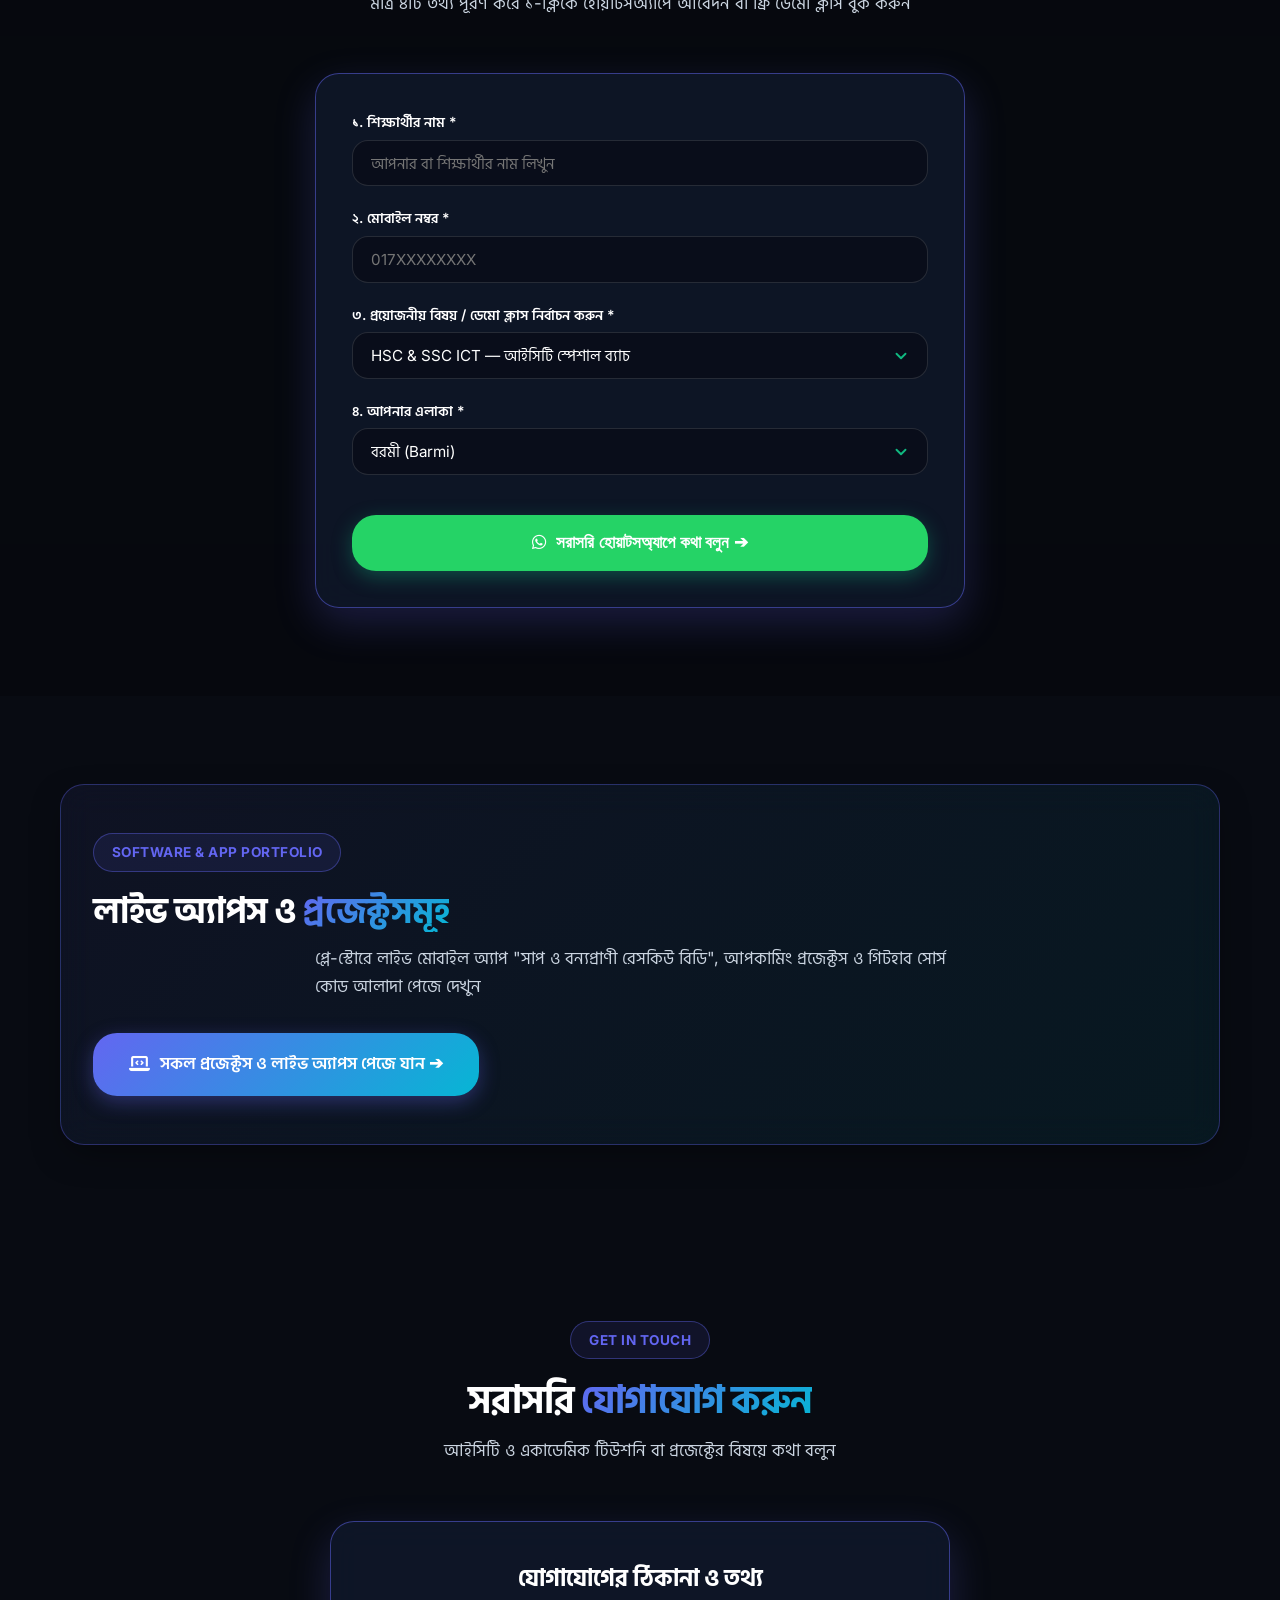
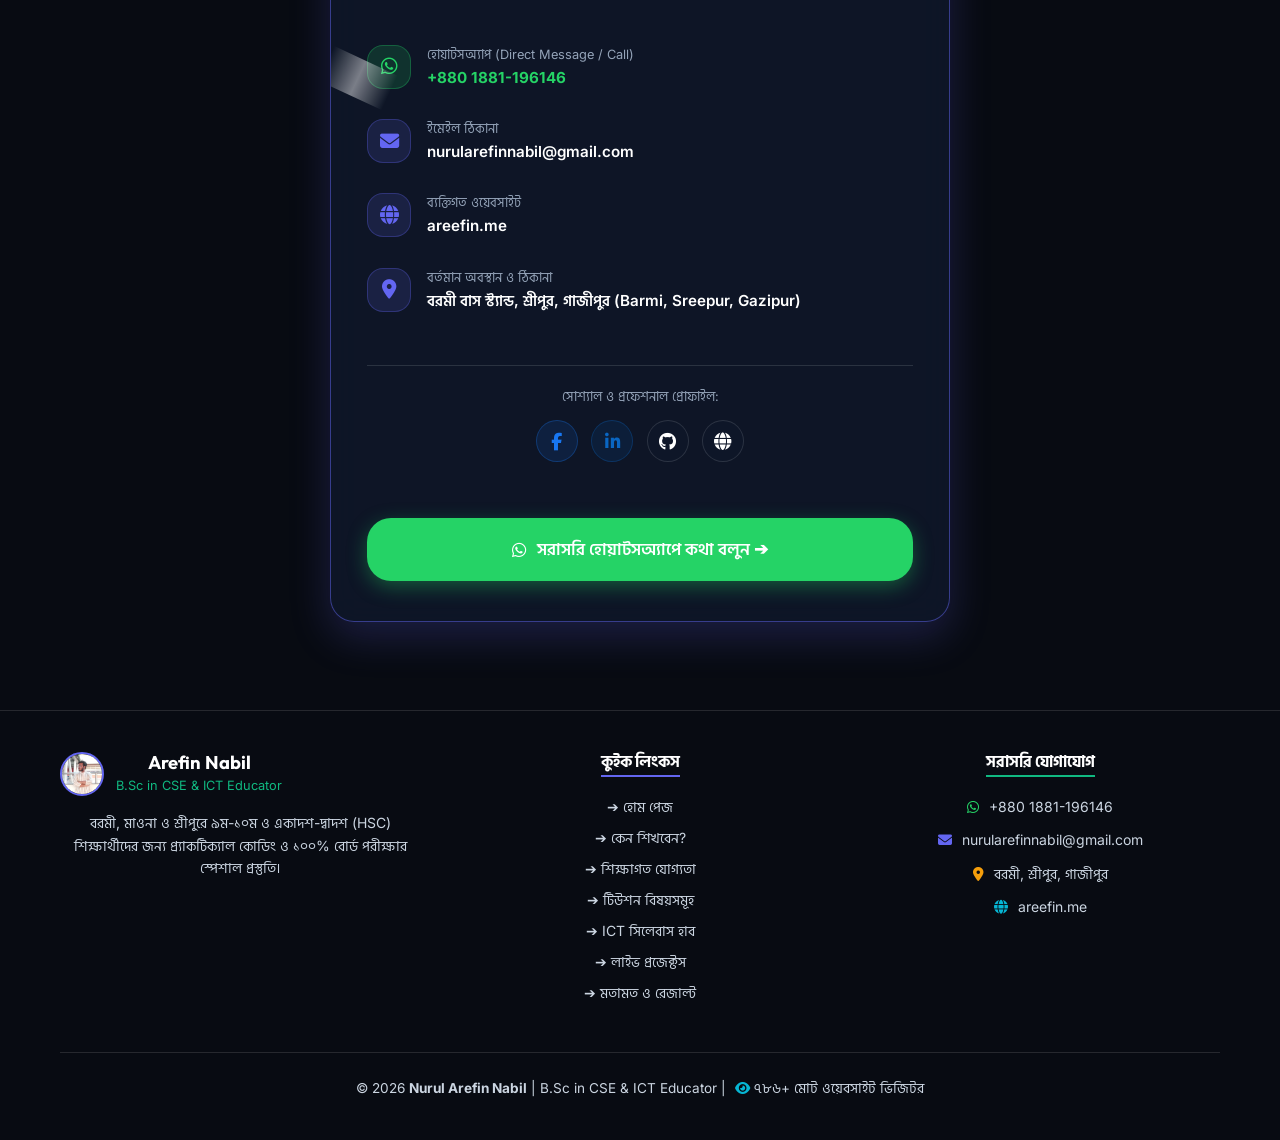
==== commit 31af5aad: "menu bar updated" ====
--- a/index.html
+++ b/index.html
@@ -95,8 +95,10 @@
                 <a href="index.html#home" class="nav-link active" data-i18n="navHome">হোম</a>
                 <a href="index.html#welcome-portal" class="nav-link" data-i18n="navAudience">ছাত্র ও অভিভাবক</a>
                 <a href="index.html#why-me" class="nav-link" data-i18n="navWhy">কেন শিখবেন?</a>
+                <a href="index.html#education" class="nav-link" data-i18n="navEdu">শিক্ষাগত যোগ্যতা</a>
                 <a href="index.html#tuition" class="nav-link" data-i18n="navTuition">টিউশন বিষয়সমূহ</a>
                 <a href="syllabus.html" class="nav-link" data-i18n="navSyllabus">ICT সিলেবাস</a>
+                <a href="projects.html" class="nav-link" data-i18n="navProjects">প্রজেক্ট</a>
                 <a href="index.html#testimonials" class="nav-link" data-i18n="navReviews">মতামত ও রেজাল্ট</a>
                 <a href="index.html#contact" class="nav-link" data-i18n="navContact">যোগাযোগ</a>
 
@@ -117,13 +119,13 @@
             </nav>
 
             <div class="nav-actions">
-                <!-- Desktop Language Switcher Button (BN <-> EN) -->
-                <button class="lang-toggle-btn lang-toggle-action desktop-only-btn" title="Language Switcher (BN / EN)">
+                <!-- Language Switcher Button (BN <-> EN) -->
+                <button class="lang-toggle-btn lang-toggle-action" title="Language Switcher (BN / EN)">
                     <i class="fa-solid fa-language"></i> <span class="langText">EN</span>
                 </button>
 
-                <!-- Desktop Theme Toggle Button -->
-                <button class="theme-toggle-btn theme-toggle-action desktop-only-btn" title="থিম পরিবর্তন করুন">
+                <!-- Theme Toggle Button -->
+                <button class="theme-toggle-btn theme-toggle-action" title="থিম পরিবর্তন করুন">
                     <i class="fa-solid fa-sun"></i>
                 </button>
 
@@ -219,7 +221,7 @@
                         <i class="fa-solid fa-award"></i>
                     </div>
                     <div>
-                        <div class="badge-text-title">১০০% এ+ গ্যারান্টি পদ্ধতি</div>
+                        <div class="badge-text-title" data-i18n="badgeBscTitle">১০০% এ+ গ্যারান্টি পদ্ধতি</div>
                         <div class="badge-text-sub" data-i18n="badgeBscSub">বোর্ড পরীক্ষার জন্য স্পেশাল প্রস্তুতি</div>
                     </div>
                 </div>
@@ -229,7 +231,7 @@
                         <i class="fa-solid fa-laptop-code"></i>
                     </div>
                     <div>
-                        <div class="badge-text-title">প্র্যাকটিক্যাল ল্যাপটপ ল্যাব</div>
+                        <div class="badge-text-title" data-i18n="badgeIctTitle">প্র্যাকটিক্যাল ল্যাপটপ ল্যাব</div>
                         <div class="badge-text-sub" data-i18n="badgeIctSub">কোডিং ও লজিক স্ক্রীনে প্র্যাকটিস</div>
                     </div>
                 </div>
@@ -352,7 +354,7 @@
     <section class="section" id="why-me" style="background: rgba(0,0,0,0.15);">
         <div class="container">
             <div class="section-header">
-                <span class="section-tag">Teaching Methodology</span>
+                <span class="section-tag" data-i18n="whyTag">Teaching Methodology</span>
                 <h2 class="section-title" data-i18n="whyTitle">আমার কাছে <span class="text-gradient">কেন শিখবেন?</span>
                 </h2>
                 <p class="section-subtitle" data-i18n="whySubtitle">অন্ধের মতো মুখস্থ নয়, প্র্যাকটিক্যালি কোডিং ও
@@ -366,7 +368,7 @@
                         <div class="why-icon">
                             <i class="fa-solid fa-laptop-code"></i>
                         </div>
-                        <span class="stack-step-badge"
+                        <span class="stack-step-badge" data-i18n="whyStep1"
                             style="background: rgba(99, 102, 241, 0.15); color: var(--primary); border: 1px solid rgba(99, 102, 241, 0.3);">01
                             • প্র্যাকটিক্যাল ল্যাব</span>
                     </div>
@@ -383,7 +385,7 @@
                         <div class="why-icon" style="background: rgba(6, 182, 212, 0.15); color: var(--secondary);">
                             <i class="fa-solid fa-note-sticky"></i>
                         </div>
-                        <span class="stack-step-badge"
+                        <span class="stack-step-badge" data-i18n="whyStep2"
                             style="background: rgba(6, 182, 212, 0.15); color: var(--secondary); border: 1px solid rgba(6, 182, 212, 0.3);">02
                             • ডিজিটাল স্পেশাল নোটস</span>
                     </div>
@@ -400,7 +402,7 @@
                         <div class="why-icon" style="background: rgba(16, 185, 129, 0.15); color: var(--accent);">
                             <i class="fa-solid fa-list-check"></i>
                         </div>
-                        <span class="stack-step-badge"
+                        <span class="stack-step-badge" data-i18n="whyStep3"
                             style="background: rgba(16, 185, 129, 0.15); color: var(--accent); border: 1px solid rgba(16, 185, 129, 0.3);">03
                             • কুইজ ও মডেল টেস্ট</span>
                     </div>
@@ -417,7 +419,7 @@
                         <div class="why-icon" style="background: rgba(245, 158, 11, 0.15); color: var(--amber);">
                             <i class="fa-solid fa-award"></i>
                         </div>
-                        <span class="stack-step-badge"
+                        <span class="stack-step-badge" data-i18n="whyStep4"
                             style="background: rgba(245, 158, 11, 0.15); color: var(--amber); border: 1px solid rgba(245, 158, 11, 0.3);">04
                             • বোর্ড প্রশ্ন সল্ভ</span>
                     </div>
@@ -434,7 +436,7 @@
                         <div class="why-icon" style="background: rgba(236, 72, 153, 0.2); color: #ec4899;">
                             <i class="fa-solid fa-brain"></i>
                         </div>
-                        <span class="stack-step-badge"
+                        <span class="stack-step-badge" data-i18n="whyStep5"
                             style="background: var(--grad-warm); color: #ffffff; font-weight: 700;">05 ★ এআই স্মার্ট
                             লার্নিং</span>
                     </div>
@@ -455,7 +457,7 @@
     <section class="section" id="education">
         <div class="container">
             <div class="section-header">
-                <span class="section-tag">Academic Background</span>
+                <span class="section-tag" data-i18n="eduTag">Academic Background</span>
                 <h2 class="section-title" data-i18n="eduTitle">শিক্ষাগত <span class="text-accent-gradient">যোগ্যতা ও
                         ব্যাকগ্রাউন্ড</span></h2>
                 <p class="section-subtitle" data-i18n="eduSubtitle">কম্পিউটার সায়েন্স অ্যান্ড ইঞ্জিনিয়ারিং (CSE)
@@ -465,8 +467,8 @@
             <div class="edu-grid">
                 <!-- B.Sc in CSE (CGPA 3.70 / 4.00) - Slides in from Left -->
                 <div class="glass-card edu-card reveal-left" style="border-top: 4px solid var(--primary);">
-                    <span class="edu-badge">Graduation / Bachelor</span>
-                    <h3 class="edu-title">B.Sc in Computer Science & Engineering (CSE)</h3>
+                    <span class="edu-badge" data-i18n="eduBadgeGrad">Graduation / Bachelor</span>
+                    <h3 class="edu-title" data-i18n="eduBscTitle">B.Sc in Computer Science & Engineering (CSE)</h3>
                     <div class="edu-score">CGPA 3.70 <span
                             style="font-size: 1rem; color: var(--text-muted); font-weight: 500;">/ 4.00</span></div>
                     <p class="edu-desc" data-i18n="bscDesc">
@@ -478,9 +480,9 @@
 
                 <!-- HSC - Slides up from Bottom -->
                 <div class="glass-card edu-card reveal-up" style="border-top: 4px solid var(--secondary);">
-                    <span class="edu-badge" style="background: rgba(6, 182, 212, 0.15); color: var(--secondary);">Higher
+                    <span class="edu-badge" data-i18n="eduBadgeHsc" style="background: rgba(6, 182, 212, 0.15); color: var(--secondary);">Higher
                         Secondary (HSC)</span>
-                    <h3 class="edu-title">উচ্চ মাধ্যমিক (HSC — Science)</h3>
+                    <h3 class="edu-title" data-i18n="eduHscTitle">উচ্চ মাধ্যমিক (HSC — Science)</h3>
                     <div class="edu-score" style="color: var(--secondary);">GPA 5.00 <span
                             style="font-size: 1rem; color: var(--text-muted); font-weight: 500;">/ 5.00</span></div>
                     <p class="edu-desc" data-i18n="hscDesc">
@@ -491,10 +493,10 @@
 
                 <!-- SSC - Slides in from Right -->
                 <div class="glass-card edu-card reveal-right" style="border-top: 4px solid var(--accent);">
-                    <span class="edu-badge"
+                    <span class="edu-badge" data-i18n="eduBadgeSsc"
                         style="background: rgba(16, 185, 129, 0.15); color: var(--accent);">Secondary School
                         (SSC)</span>
-                    <h3 class="edu-title">মাধ্যমিক (SSC — Science)</h3>
+                    <h3 class="edu-title" data-i18n="eduSscTitle">মাধ্যমিক (SSC — Science)</h3>
                     <div class="edu-score" style="color: var(--accent);">GPA 5.00 <span
                             style="font-size: 1rem; color: var(--text-muted); font-weight: 500;">/ 5.00</span></div>
                     <p class="edu-desc" data-i18n="sscDesc">
@@ -512,7 +514,7 @@
     <section class="section" id="tuition">
         <div class="container">
             <div class="section-header">
-                <span class="section-tag">Private Tuition Offerings</span>
+                <span class="section-tag" data-i18n="tuitionTag">Private Tuition Offerings</span>
                 <h2 class="section-title" data-i18n="tuitionTitle">টিউশন <span class="text-accent-gradient">বিষয়সমূহ ও
                         সেবা</span></h2>
                 <p class="section-subtitle" data-i18n="tuitionSubtitle">৯ম-১০ম ও একাদশ-দ্বাদশ শ্রেণীর বিষয়ভিত্তিক বিশেষ
@@ -525,7 +527,7 @@
                 <div style="font-size: 1.75rem; color: var(--accent); flex-shrink: 0;">
                     <i class="fa-solid fa-bullseye"></i>
                 </div>
-                <div style="font-size: 1rem; line-height: 1.6; color: var(--text-main);">
+                <div style="font-size: 1rem; line-height: 1.6; color: var(--text-main);" data-i18n="posterHighlightText">
                     <strong style="color: var(--accent);">বিশেষভাবে:</strong> সপ্তম থেকে দশম শ্রেণীর শিক্ষার্থীদের জন্য বিজ্ঞান, গণিত সহ সকল বিষয়ে বিশেষ যত্ন নিয়ে পড়ানো হয়।
                 </div>
             </div>
@@ -552,9 +554,9 @@
                                     ★ Main Specialty
                                 </span>
                             </div>
-                            <h3 class="subject-title" style="font-size: 1.4rem; color: var(--text-main);">ICT — আইসিটি
+                            <h3 class="subject-title" data-i18n="subjIctTitle" style="font-size: 1.4rem; color: var(--text-main);">ICT — আইসিটি
                                 (Class 9-10 & HSC)</h3>
-                            <span class="subject-level" style="color: var(--accent); font-weight: 700;">SSC & HSC ICT
+                            <span class="subject-level" data-i18n="subjIctLevel" style="color: var(--accent); font-weight: 700;">SSC & HSC ICT
                                 Board Exam 100% Preparation</span>
                             <p class="subject-desc" data-i18n="subjIctDesc" style="margin-top: 0.75rem;">
                                 C প্রোগ্রামিং, HTML ওয়েব পেজ, সংখ্যা পদ্ধতি (Binary/Hex), লজিক গেট, বুলিয়ান অ্যালজেব্রা
@@ -577,8 +579,8 @@
                             </div>
                             <span class="subject-tag-badge"
                                 style="background: var(--grad-primary); color: #fff;">Special Focus</span>
-                            <h3 class="subject-title">৯ম-১০ম শ্রেণি ইংরেজি (Class 9-10 English)</h3>
-                            <span class="subject-level">SSC English 1st & 2nd Paper Board Preparation</span>
+                            <h3 class="subject-title" data-i18n="subjEngTitle">৯ম-১০ম শ্রেণি ইংরেজি (Class 9-10 English)</h3>
+                            <span class="subject-level" data-i18n="subjEngLevel">SSC English 1st & 2nd Paper Board Preparation</span>
                             <p class="subject-desc" data-i18n="subjEngDesc">
                                 Grammatical Rules, Right Forms of Verbs, Tag Questions, Composition & Passage Solving-এর
                                 সহজ শর্টকাট টেকনিক ও নিয়মিত হোমওয়ার্ক চেকিং।
@@ -595,8 +597,8 @@
                             </div>
                             <span class="subject-tag-badge" style="background: var(--grad-warm); color: #fff;">Class 7
                                 to 10</span>
-                            <h3 class="subject-title">গণিত, বিজ্ঞান ও সকল বিষয় (Class 7-10)</h3>
-                            <span class="subject-level">Math, Physics, Chemistry, Biology & All Subjects</span>
+                            <h3 class="subject-title" data-i18n="subjScienceTitle">গণিত, বিজ্ঞান ও সকল বিষয় (Class 7-10)</h3>
+                            <span class="subject-level" data-i18n="subjScienceLevel">Math, Physics, Chemistry, Biology & All Subjects</span>
                             <p class="subject-desc" data-i18n="subjScienceDesc">
                                 ৭ম থেকে ১০ম শ্রেণির গণিত, পদার্থবিজ্ঞান, রসায়ন, জীববিজ্ঞান ও সাধারণ বিজ্ঞানের মূল
                                 থিওরি, গাণিতিক প্রবলেম সলভিং ও বোর্ড CQ কনসেপ্ট ক্লিয়ারিং।
@@ -624,8 +626,8 @@
                             <span class="subject-tag-badge"
                                 style="background: rgba(236, 72, 153, 0.2); color: var(--pink);">Programming
                                 Logic</span>
-                            <h3 class="subject-title">C / C++ প্রোগ্রামিং ও লজিক</h3>
-                            <span class="subject-level">Logic Building & Problem Solving</span>
+                            <h3 class="subject-title" data-i18n="subjCppTitle">C / C++ প্রোগ্রামিং ও লজিক</h3>
+                            <span class="subject-level" data-i18n="subjCppLevel">Logic Building & Problem Solving</span>
                             <p class="subject-desc" data-i18n="subjCppDesc">
                                 প্রোগ্রামিংয়ের লজিক তৈরি, লুপ, অ্যারে, পয়েন্টার, ফাংশন ও বেসিক অবজেক্ট ওরিয়েন্টেড
                                 কনসেপ্ট।
@@ -643,8 +645,8 @@
                             <span class="subject-tag-badge"
                                 style="background: rgba(6, 182, 212, 0.2); color: var(--secondary);">Practical App
                                 Building</span>
-                            <h3 class="subject-title">মোবাইল অ্যাপ ডেভেলপমেন্ট</h3>
-                            <span class="subject-level">Flutter, Dart & Android Building</span>
+                            <h3 class="subject-title" data-i18n="subjAppTitle">মোবাইল অ্যাপ ডেভেলপমেন্ট</h3>
+                            <span class="subject-level" data-i18n="subjAppLevel">Flutter, Dart & Android Building</span>
                             <p class="subject-desc" data-i18n="subjAppDesc">
                                 নিজের ফোনে রান করার মতো রিয়েল অ্যাপ বানানো, UI কাস্টমাইজেশন ও বেসিক মোবাইল অ্যাপস
                                 ডেভেলপমেন্ট কোর্স।
@@ -717,9 +719,9 @@
     <section class="section" id="testimonials">
         <div class="container">
             <div class="section-header text-center">
-                <span class="section-tag">Student & Parent Reviews</span>
-                <h2 class="section-title">শিক্ষার্থী ও <span class="text-gradient">অভিভাবকদের মতামত</span></h2>
-                <p class="section-subtitle">নাবিল স্যারের টিচিং মেথডোলজি, প্র্যাকটিক্যাল কোডিং ও রেজাল্ট নিয়ে প্রত্যক্ষ
+                <span class="section-tag" data-i18n="reviewsTag">Student & Parent Reviews</span>
+                <h2 class="section-title" data-i18n="reviewsTitle">শিক্ষার্থী ও <span class="text-gradient">অভিভাবকদের মতামত</span></h2>
+                <p class="section-subtitle" data-i18n="reviewsSubtitle">নাবিল স্যারের টিচিং মেথডোলজি, প্র্যাকটিক্যাল কোডিং ও রেজাল্ট নিয়ে প্রত্যক্ষ
                     অভিজ্ঞতা</p>
             </div>
 
@@ -727,6 +729,159 @@
                 <div class="testimonial-slider-track">
 
                     <!-- Review 1 -->
+                    <div class="glass-card testimonial-card testimonial-card-slide"
+                        style="padding: 1.85rem; position: relative;">
+                        <div style="color: #f59e0b; margin-bottom: 0.75rem; font-size: 0.95rem;">
+                            <i class="fa-solid fa-star"></i><i class="fa-solid fa-star"></i><i
+                                class="fa-solid fa-star"></i><i class="fa-solid fa-star"></i><i
+                                class="fa-solid fa-star"></i>
+                        </div>
+                        <p
+                            style="font-size: 0.92rem; color: var(--text-main); line-height: 1.6; margin-bottom: 1.25rem;" data-i18n="rev1Text">
+                            "নাবিল স্যারের কাছে HSC ICT পড়ার পর C প্রোগ্রামিং ও HTML পানির মতো সহজ হয়ে গিয়েছিল। ল্যাপটপে
+                            প্র্যাকটিক্যালি কোড রান করে বোঝানোর কারণে পরীক্ষায় A+ পাই!"
+                        </p>
+                        <div style="display: flex; align-items: center; gap: 0.75rem;">
+                            <div
+                                style="width: 42px; height: 42px; border-radius: 50%; background: var(--grad-primary); color: #fff; display: flex; align-items: center; justify-content: center; font-weight: 800; flex-shrink: 0;">
+                                সা
+                            </div>
+                            <div>
+                                <h4 style="font-size: 1rem; font-weight: 700; margin: 0;" data-i18n="rev1Name">সাকিব আহমেদ</h4>
+                                <span style="font-size: 0.78rem; color: var(--accent);" data-i18n="rev1Role">HSC পরীক্ষার্থী (মাওনা,
+                                    গাজীপুর)</span>
+                            </div>
+                        </div>
+                    </div>
+
+                    <!-- Review 2 -->
+                    <div class="glass-card testimonial-card testimonial-card-slide"
+                        style="padding: 1.85rem; position: relative;">
+                        <div style="color: #f59e0b; margin-bottom: 0.75rem; font-size: 0.95rem;">
+                            <i class="fa-solid fa-star"></i><i class="fa-solid fa-star"></i><i
+                                class="fa-solid fa-star"></i><i class="fa-solid fa-star"></i><i
+                                class="fa-solid fa-star"></i>
+                        </div>
+                        <p
+                            style="font-size: 0.92rem; color: var(--text-main); line-height: 1.6; margin-bottom: 1.25rem;" data-i18n="rev2Text">
+                            "আমার ছেলের ৯-১০ম এর আইসিটি ও সায়েন্সের বিষয়ে বেশ ভয় ছিল। নাবিল স্যার পড়ার প্রতি আগ্রহ তৈরি
+                            করে দিয়েছেন এবং প্রতি সপ্তাহের আপডেটের মাধ্যমে আমরা আশ্বস্ত ছিলাম।"
+                        </p>
+                        <div style="display: flex; align-items: center; gap: 0.75rem;">
+                            <div
+                                style="width: 42px; height: 42px; border-radius: 50%; background: var(--grad-accent); color: #fff; display: flex; align-items: center; justify-content: center; font-weight: 800; flex-shrink: 0;">
+                                এম
+                            </div>
+                            <div>
+                                <h4 style="font-size: 1rem; font-weight: 700; margin: 0;" data-i18n="rev2Name">মো: রফিকুল ইসলাম</h4>
+                                <span style="font-size: 0.78rem; color: var(--secondary);" data-i18n="rev2Role">অভিভাবক (বরমী,
+                                    শ্রীপুর)</span>
+                            </div>
+                        </div>
+                    </div>
+
+                    <!-- Review 3 -->
+                    <div class="glass-card testimonial-card testimonial-card-slide"
+                        style="padding: 1.85rem; position: relative;">
+                        <div style="color: #f59e0b; margin-bottom: 0.75rem; font-size: 0.95rem;">
+                            <i class="fa-solid fa-star"></i><i class="fa-solid fa-star"></i><i
+                                class="fa-solid fa-star"></i><i class="fa-solid fa-star"></i><i
+                                class="fa-solid fa-star"></i>
+                        </div>
+                        <p
+                            style="font-size: 0.92rem; color: var(--text-main); line-height: 1.6; margin-bottom: 1.25rem;" data-i18n="rev3Text">
+                            "SSC ICT পরীক্ষার আগে স্যারের সলিউশন শিট এবং লজিক গেটের স্পেশাল ক্লাসের জন্য আমি পুরো ৫০-এ
+                            ৫০ মার্কস অ্যানসার করতে পেরেছিলাম। Highly recommended!"
+                        </p>
+                        <div style="display: flex; align-items: center; gap: 0.75rem;">
+                            <div
+                                style="width: 42px; height: 42px; border-radius: 50%; background: var(--grad-warm); color: #fff; display: flex; align-items: center; justify-content: center; font-weight: 800; flex-shrink: 0;">
+                                নৌ
+                            </div>
+                            <div>
+                                <h4 style="font-size: 1rem; font-weight: 700; margin: 0;" data-i18n="rev3Name">নৌশীন জাহান</h4>
+                                <span style="font-size: 0.78rem; color: var(--pink);" data-i18n="rev3Role">SSC গোল্ডেন A+ অর্জনকারী</span>
+                            </div>
+                        </div>
+                    </div>
+
+                    <!-- Review 4 -->
+                    <div class="glass-card testimonial-card testimonial-card-slide"
+                        style="padding: 1.85rem; position: relative;">
+                        <div style="color: #f59e0b; margin-bottom: 0.75rem; font-size: 0.95rem;">
+                            <i class="fa-solid fa-star"></i><i class="fa-solid fa-star"></i><i
+                                class="fa-solid fa-star"></i><i class="fa-solid fa-star"></i><i
+                                class="fa-solid fa-star"></i>
+                        </div>
+                        <p
+                            style="font-size: 0.92rem; color: var(--text-main); line-height: 1.6; margin-bottom: 1.25rem;" data-i18n="rev4Text">
+                            "স্যারের কাছে ৯ম-১০ম শ্রেণির ইংরেজি গ্রামার ও আইসিটি একসাথে পড়ে বানিয়ে লেখার ভয় কেটে গেছে।
+                            বোর্ড প্রশ্ন সল্ভের টেকনিকগুলো পরীক্ষায় অনেক কাজে দিয়েছে!"
+                        </p>
+                        <div style="display: flex; align-items: center; gap: 0.75rem;">
+                            <div
+                                style="width: 42px; height: 42px; border-radius: 50%; background: linear-gradient(135deg, #06b6d4 0%, #3b82f6 100%); color: #fff; display: flex; align-items: center; justify-content: center; font-weight: 800; flex-shrink: 0;">
+                                তা
+                            </div>
+                            <div>
+                                <h4 style="font-size: 1rem; font-weight: 700; margin: 0;" data-i18n="rev4Name">তানজিল হোসেন</h4>
+                                <span style="font-size: 0.78rem; color: #06b6d4;" data-i18n="rev4Role">SSC পরীক্ষার্থী (বরমী)</span>
+                            </div>
+                        </div>
+                    </div>
+
+                    <!-- Review 5 -->
+                    <div class="glass-card testimonial-card testimonial-card-slide"
+                        style="padding: 1.85rem; position: relative;">
+                        <div style="color: #f59e0b; margin-bottom: 0.75rem; font-size: 0.95rem;">
+                            <i class="fa-solid fa-star"></i><i class="fa-solid fa-star"></i><i
+                                class="fa-solid fa-star"></i><i class="fa-solid fa-star"></i><i
+                                class="fa-solid fa-star"></i>
+                        </div>
+                        <p
+                            style="font-size: 0.92rem; color: var(--text-main); line-height: 1.6; margin-bottom: 1.25rem;" data-i18n="rev5Text">
+                            "আমার মেয়ে ৮ম শ্রেণিতে গণিত ও বিজ্ঞানে অনেক দুর্বল ছিল। নাবিল স্যারের আন্তরিক ১-অন-১ টিচিং ও
+                            কেয়ারের কারণে এখন ক্লাসে গণিতে সর্বোচ্চ নম্বর পাচ্ছে।"
+                        </p>
+                        <div style="display: flex; align-items: center; gap: 0.75rem;">
+                            <div
+                                style="width: 42px; height: 42px; border-radius: 50%; background: linear-gradient(135deg, #ec4899 0%, #8b5cf6 100%); color: #fff; display: flex; align-items: center; justify-content: center; font-weight: 800; flex-shrink: 0;">
+                                বে
+                            </div>
+                            <div>
+                                <h4 style="font-size: 1rem; font-weight: 700; margin: 0;" data-i18n="rev5Name">বেগম সালমা খাতুন</h4>
+                                <span style="font-size: 0.78rem; color: #ec4899;" data-i18n="rev5Role">অভিভাবক (মাওনা)</span>
+                            </div>
+                        </div>
+                    </div>
+
+                    <!-- Review 6 -->
+                    <div class="glass-card testimonial-card testimonial-card-slide"
+                        style="padding: 1.85rem; position: relative;">
+                        <div style="color: #f59e0b; margin-bottom: 0.75rem; font-size: 0.95rem;">
+                            <i class="fa-solid fa-star"></i><i class="fa-solid fa-star"></i><i
+                                class="fa-solid fa-star"></i><i class="fa-solid fa-star"></i><i
+                                class="fa-solid fa-star"></i>
+                        </div>
+                        <p
+                            style="font-size: 0.92rem; color: var(--text-main); line-height: 1.6; margin-bottom: 1.25rem;" data-i18n="rev6Text">
+                            "আইসিটির C প্রোগ্রামিং ও ফিজিক্সের গাণিতিক প্রবলেম সরাসরি ল্যাপটপে প্র্যাকটিস করার অভিজ্ঞতা
+                            অসাধারণ ছিল। রেজাল্ট ভালো করার অন্যতম বড় কারণ স্যারের গাইডলাইন।"
+                        </p>
+                        <div style="display: flex; align-items: center; gap: 0.75rem;">
+                            <div
+                                style="width: 42px; height: 42px; border-radius: 50%; background: linear-gradient(135deg, #10b981 0%, #06b6d4 100%); color: #fff; display: flex; align-items: center; justify-content: center; font-weight: 800; flex-shrink: 0;">
+                                মা
+                            </div>
+                            <div>
+                                <h4 style="font-size: 1rem; font-weight: 700; margin: 0;" data-i18n="rev6Name">মাহামুদুল হাসান</h4>
+                                <span style="font-size: 0.78rem; color: #10b981;" data-i18n="rev6Role">HSC পরীক্ষার্থী (শ্রীপুর)</span>
+                            </div>
+                        </div>
+                    </div>
+
+                    <!-- DUPLICATE COPIES FOR INFINITE LOOP EFFECT -->
+                    <!-- Review 1 (Dup) -->
                     <div class="glass-card testimonial-card testimonial-card-slide"
                         style="padding: 1.85rem; position: relative;">
                         <div style="color: #f59e0b; margin-bottom: 0.75rem; font-size: 0.95rem;">
@@ -752,7 +907,7 @@
                         </div>
                     </div>
 
-                    <!-- Review 2 -->
+                    <!-- Review 2 (Dup) -->
                     <div class="glass-card testimonial-card testimonial-card-slide"
                         style="padding: 1.85rem; position: relative;">
                         <div style="color: #f59e0b; margin-bottom: 0.75rem; font-size: 0.95rem;">
@@ -778,7 +933,7 @@
                         </div>
                     </div>
 
-                    <!-- Review 3 -->
+                    <!-- Review 3 (Dup) -->
                     <div class="glass-card testimonial-card testimonial-card-slide"
                         style="padding: 1.85rem; position: relative;">
                         <div style="color: #f59e0b; margin-bottom: 0.75rem; font-size: 0.95rem;">
@@ -803,7 +958,7 @@
                         </div>
                     </div>
 
-                    <!-- Review 4 -->
+                    <!-- Review 4 (Dup) -->
                     <div class="glass-card testimonial-card testimonial-card-slide"
                         style="padding: 1.85rem; position: relative;">
                         <div style="color: #f59e0b; margin-bottom: 0.75rem; font-size: 0.95rem;">
@@ -813,7 +968,7 @@
                         </div>
                         <p
                             style="font-size: 0.92rem; color: var(--text-main); line-height: 1.6; margin-bottom: 1.25rem;">
-                            "স্যারের কাছে ৯ম-১০ম শ্রেণির ইংরেজি গ্রামার ও আইসিটি একসাথে পড়ে বানিয়ে লেখার ভয় কেটে গেছে।
+                            "স্যারের কাছে ১ম-১০ম শ্রেণির ইংরেজি গ্রামার ও আইসিটি একসাথে পড়ে বানিয়ে লেখার ভয় কেটে গেছে।
                             বোর্ড প্রশ্ন সল্ভের টেকনিকগুলো পরীক্ষায় অনেক কাজে দিয়েছে!"
                         </p>
                         <div style="display: flex; align-items: center; gap: 0.75rem;">
@@ -828,7 +983,7 @@
                         </div>
                     </div>
 
-                    <!-- Review 5 -->
+                    <!-- Review 5 (Dup) -->
                     <div class="glass-card testimonial-card testimonial-card-slide"
                         style="padding: 1.85rem; position: relative;">
                         <div style="color: #f59e0b; margin-bottom: 0.75rem; font-size: 0.95rem;">
@@ -853,7 +1008,7 @@
                         </div>
                     </div>
 
-                    <!-- Review 6 -->
+                    <!-- Review 6 (Dup) -->
                     <div class="glass-card testimonial-card testimonial-card-slide"
                         style="padding: 1.85rem; position: relative;">
                         <div style="color: #f59e0b; margin-bottom: 0.75rem; font-size: 0.95rem;">
@@ -878,159 +1033,6 @@
                         </div>
                     </div>
 
-                    <!-- DUPLICATE COPIES FOR INFINITE LOOP EFFECT -->
-                    <!-- Review 1 (Dup) -->
-                    <div class="glass-card testimonial-card testimonial-card-slide"
-                        style="padding: 1.85rem; position: relative;">
-                        <div style="color: #f59e0b; margin-bottom: 0.75rem; font-size: 0.95rem;">
-                            <i class="fa-solid fa-star"></i><i class="fa-solid fa-star"></i><i
-                                class="fa-solid fa-star"></i><i class="fa-solid fa-star"></i><i
-                                class="fa-solid fa-star"></i>
-                        </div>
-                        <p
-                            style="font-size: 0.92rem; color: var(--text-main); line-height: 1.6; margin-bottom: 1.25rem;">
-                            "নাবিল স্যারের কাছে HSC ICT পড়ার পর C প্রোগ্রামিং ও HTML পানির মতো সহজ হয়ে গিয়েছিল। ল্যাপটপে
-                            প্র্যাকটিক্যালি কোড রান করে বোঝানোর কারণে পরীক্ষায় A+ পাই!"
-                        </p>
-                        <div style="display: flex; align-items: center; gap: 0.75rem;">
-                            <div
-                                style="width: 42px; height: 42px; border-radius: 50%; background: var(--grad-primary); color: #fff; display: flex; align-items: center; justify-content: center; font-weight: 800; flex-shrink: 0;">
-                                সা
-                            </div>
-                            <div>
-                                <h4 style="font-size: 1rem; font-weight: 700; margin: 0;">সাকিব আহমেদ</h4>
-                                <span style="font-size: 0.78rem; color: var(--accent);">HSC পরীক্ষার্থী (মাওনা,
-                                    গাজীপুর)</span>
-                            </div>
-                        </div>
-                    </div>
-
-                    <!-- Review 2 (Dup) -->
-                    <div class="glass-card testimonial-card testimonial-card-slide"
-                        style="padding: 1.85rem; position: relative;">
-                        <div style="color: #f59e0b; margin-bottom: 0.75rem; font-size: 0.95rem;">
-                            <i class="fa-solid fa-star"></i><i class="fa-solid fa-star"></i><i
-                                class="fa-solid fa-star"></i><i class="fa-solid fa-star"></i><i
-                                class="fa-solid fa-star"></i>
-                        </div>
-                        <p
-                            style="font-size: 0.92rem; color: var(--text-main); line-height: 1.6; margin-bottom: 1.25rem;">
-                            "আমার ছেলের ৯-১০ম এর আইসিটি ও সায়েন্সের বিষয়ে বেশ ভয় ছিল। নাবিল স্যার পড়ার প্রতি আগ্রহ তৈরি
-                            করে দিয়েছেন এবং প্রতি সপ্তাহের আপডেটের মাধ্যমে আমরা আশ্বস্ত ছিলাম।"
-                        </p>
-                        <div style="display: flex; align-items: center; gap: 0.75rem;">
-                            <div
-                                style="width: 42px; height: 42px; border-radius: 50%; background: var(--grad-accent); color: #fff; display: flex; align-items: center; justify-content: center; font-weight: 800; flex-shrink: 0;">
-                                এম
-                            </div>
-                            <div>
-                                <h4 style="font-size: 1rem; font-weight: 700; margin: 0;">মো: রফিকুল ইসলাম</h4>
-                                <span style="font-size: 0.78rem; color: var(--secondary);">অভিভাবক (বরমী,
-                                    শ্রীপুর)</span>
-                            </div>
-                        </div>
-                    </div>
-
-                    <!-- Review 3 (Dup) -->
-                    <div class="glass-card testimonial-card testimonial-card-slide"
-                        style="padding: 1.85rem; position: relative;">
-                        <div style="color: #f59e0b; margin-bottom: 0.75rem; font-size: 0.95rem;">
-                            <i class="fa-solid fa-star"></i><i class="fa-solid fa-star"></i><i
-                                class="fa-solid fa-star"></i><i class="fa-solid fa-star"></i><i
-                                class="fa-solid fa-star"></i>
-                        </div>
-                        <p
-                            style="font-size: 0.92rem; color: var(--text-main); line-height: 1.6; margin-bottom: 1.25rem;">
-                            "SSC ICT পরীক্ষার আগে স্যারের সলিউশন শিট এবং লজিক গেটের স্পেশাল ক্লাসের জন্য আমি পুরো ৫০-এ
-                            ৫০ মার্কস অ্যানসার করতে পেরেছিলাম। Highly recommended!"
-                        </p>
-                        <div style="display: flex; align-items: center; gap: 0.75rem;">
-                            <div
-                                style="width: 42px; height: 42px; border-radius: 50%; background: var(--grad-warm); color: #fff; display: flex; align-items: center; justify-content: center; font-weight: 800; flex-shrink: 0;">
-                                নৌ
-                            </div>
-                            <div>
-                                <h4 style="font-size: 1rem; font-weight: 700; margin: 0;">নৌশীন জাহান</h4>
-                                <span style="font-size: 0.78rem; color: var(--pink);">SSC গোল্ডেন A+ অর্জনকারী</span>
-                            </div>
-                        </div>
-                    </div>
-
-                    <!-- Review 4 (Dup) -->
-                    <div class="glass-card testimonial-card testimonial-card-slide"
-                        style="padding: 1.85rem; position: relative;">
-                        <div style="color: #f59e0b; margin-bottom: 0.75rem; font-size: 0.95rem;">
-                            <i class="fa-solid fa-star"></i><i class="fa-solid fa-star"></i><i
-                                class="fa-solid fa-star"></i><i class="fa-solid fa-star"></i><i
-                                class="fa-solid fa-star"></i>
-                        </div>
-                        <p
-                            style="font-size: 0.92rem; color: var(--text-main); line-height: 1.6; margin-bottom: 1.25rem;">
-                            "স্যারের কাছে ১ম-১০ম শ্রেণির ইংরেজি গ্রামার ও আইসিটি একসাথে পড়ে বানিয়ে লেখার ভয় কেটে গেছে।
-                            বোর্ড প্রশ্ন সল্ভের টেকনিকগুলো পরীক্ষায় অনেক কাজে দিয়েছে!"
-                        </p>
-                        <div style="display: flex; align-items: center; gap: 0.75rem;">
-                            <div
-                                style="width: 42px; height: 42px; border-radius: 50%; background: linear-gradient(135deg, #06b6d4 0%, #3b82f6 100%); color: #fff; display: flex; align-items: center; justify-content: center; font-weight: 800; flex-shrink: 0;">
-                                তা
-                            </div>
-                            <div>
-                                <h4 style="font-size: 1rem; font-weight: 700; margin: 0;">তানজিল হোসেন</h4>
-                                <span style="font-size: 0.78rem; color: #06b6d4;">SSC পরীক্ষার্থী (বরমী)</span>
-                            </div>
-                        </div>
-                    </div>
-
-                    <!-- Review 5 (Dup) -->
-                    <div class="glass-card testimonial-card testimonial-card-slide"
-                        style="padding: 1.85rem; position: relative;">
-                        <div style="color: #f59e0b; margin-bottom: 0.75rem; font-size: 0.95rem;">
-                            <i class="fa-solid fa-star"></i><i class="fa-solid fa-star"></i><i
-                                class="fa-solid fa-star"></i><i class="fa-solid fa-star"></i><i
-                                class="fa-solid fa-star"></i>
-                        </div>
-                        <p
-                            style="font-size: 0.92rem; color: var(--text-main); line-height: 1.6; margin-bottom: 1.25rem;">
-                            "আমার মেয়ে ৮ম শ্রেণিতে গণিত ও বিজ্ঞানে অনেক দুর্বল ছিল। নাবিল স্যারের আন্তরিক ১-অন-১ টিচিং ও
-                            কেয়ারের কারণে এখন ক্লাসে গণিতে সর্বোচ্চ নম্বর পাচ্ছে।"
-                        </p>
-                        <div style="display: flex; align-items: center; gap: 0.75rem;">
-                            <div
-                                style="width: 42px; height: 42px; border-radius: 50%; background: linear-gradient(135deg, #ec4899 0%, #8b5cf6 100%); color: #fff; display: flex; align-items: center; justify-content: center; font-weight: 800; flex-shrink: 0;">
-                                বে
-                            </div>
-                            <div>
-                                <h4 style="font-size: 1rem; font-weight: 700; margin: 0;">বেগম সালমা খাতুন</h4>
-                                <span style="font-size: 0.78rem; color: #ec4899;">অভিভাবক (মাওনা)</span>
-                            </div>
-                        </div>
-                    </div>
-
-                    <!-- Review 6 (Dup) -->
-                    <div class="glass-card testimonial-card testimonial-card-slide"
-                        style="padding: 1.85rem; position: relative;">
-                        <div style="color: #f59e0b; margin-bottom: 0.75rem; font-size: 0.95rem;">
-                            <i class="fa-solid fa-star"></i><i class="fa-solid fa-star"></i><i
-                                class="fa-solid fa-star"></i><i class="fa-solid fa-star"></i><i
-                                class="fa-solid fa-star"></i>
-                        </div>
-                        <p
-                            style="font-size: 0.92rem; color: var(--text-main); line-height: 1.6; margin-bottom: 1.25rem;">
-                            "আইসিটির C প্রোগ্রামিং ও ফিজিক্সের গাণিতিক প্রবলেম সরাসরি ল্যাপটপে প্র্যাকটিস করার অভিজ্ঞতা
-                            অসাধারণ ছিল। রেজাল্ট ভালো করার অন্যতম বড় কারণ স্যারের গাইডলাইন।"
-                        </p>
-                        <div style="display: flex; align-items: center; gap: 0.75rem;">
-                            <div
-                                style="width: 42px; height: 42px; border-radius: 50%; background: linear-gradient(135deg, #10b981 0%, #06b6d4 100%); color: #fff; display: flex; align-items: center; justify-content: center; font-weight: 800; flex-shrink: 0;">
-                                মা
-                            </div>
-                            <div>
-                                <h4 style="font-size: 1rem; font-weight: 700; margin: 0;">মাহামুদুল হাসান</h4>
-                                <span style="font-size: 0.78rem; color: #10b981;">HSC পরীক্ষার্থী (শ্রীপুর)</span>
-                            </div>
-                        </div>
-                    </div>
-
                 </div>
             </div>
         </div>
@@ -1042,7 +1044,7 @@
     <section class="section" id="tuition-apply" style="background: rgba(0,0,0,0.2);">
         <div class="container">
             <div class="section-header">
-                <span class="section-tag">Direct WhatsApp Form</span>
+                <span class="section-tag" data-i18n="formTag">Direct WhatsApp Form</span>
                 <h2 class="section-title" data-i18n="formTitle">টিউশন ও ফ্রি ডেমো ক্লাসের <span
                         class="text-accent-gradient">সহজ আবেদন</span></h2>
                 <p class="section-subtitle" data-i18n="formSubtitle">মাত্র ৪টি তথ্য পূরণ করে ১-ক্লিকে হোয়াটসঅ্যাপে
@@ -1055,7 +1057,7 @@
                         <label class="form-label" for="appStudentName" data-i18n="lblStudentName">১. শিক্ষার্থীর নাম
                             *</label>
                         <input type="text" class="form-control" id="appStudentName"
-                            placeholder="আপনার বা শিক্ষার্থীর নাম লিখুন" required>
+                            placeholder="আপনার বা শিক্ষার্থীর নাম লিখুন" data-i18n-placeholder="placeholderStudentName" required>
                     </div>
 
                     <div class="form-group">
@@ -1067,15 +1069,15 @@
                         <label class="form-label" for="appClass" data-i18n="lblSubject">৩. প্রয়োজনীয় বিষয় / ডেমো ক্লাস
                             নির্বাচন করুন *</label>
                         <select class="form-select" id="appClass">
-                            <option value="HSC & SSC ICT (আইসিটি)" selected>HSC & SSC ICT — আইসিটি স্পেশাল ব্যাচ
+                            <option value="HSC & SSC ICT (আইসিটি)" selected data-i18n="optIct">HSC & SSC ICT — আইসিটি স্পেশাল ব্যাচ
                             </option>
-                            <option value="Class 9-10 English (ইংরেজি)">Class 9-10 English (৯ম-১০ম ইংরেজি স্পেশাল)
+                            <option value="Class 9-10 English (ইংরেজি)" data-i18n="optEng">Class 9-10 English (৯ম-১০ম ইংরেজি স্পেশাল)
                             </option>
-                            <option value="Class 7-10 Math, Science & All Subjects">Class 7-10 (গণিত, বিজ্ঞান ও সকল
+                            <option value="Class 7-10 Math, Science & All Subjects" data-i18n="optScience">Class 7-10 (গণিত, বিজ্ঞান ও সকল
                                 বিষয়)</option>
-                            <option value="Class 7-8 Academic Care">Class 7-8 (৭ম-৮ম শ্রেণি অল সাবজেক্ট)</option>
-                            <option value="C / C++ & App Development">C / C++ ও মোবাইল অ্যাপ ডেভেলপমেন্ট</option>
-                            <option value="ফ্রি ১-অন-১ ডেমো ক্লাস বুকিং">ফ্রি ১-অন-১ ডেমো ক্লাস বুকিং (Free Demo)
+                            <option value="Class 7-8 Academic Care" data-i18n="optClass78">Class 7-8 (৭ম-৮ম শ্রেণি অল সাবজেক্ট)</option>
+                            <option value="C / C++ & App Development" data-i18n="optCppApp">C / C++ ও মোবাইল অ্যাপ ডেভেলপমেন্ট</option>
+                            <option value="ফ্রি ১-অন-১ ডেমো ক্লাস বুকিং" data-i18n="optDemo">ফ্রি ১-অন-১ ডেমো ক্লাস বুকিং (Free Demo)
                             </option>
                         </select>
                     </div>
@@ -1083,14 +1085,14 @@
                     <div class="form-group">
                         <label class="form-label" for="appLocation" data-i18n="lblArea">৪. আপনার এলাকা *</label>
                         <select class="form-select" id="appLocation">
-                            <option value="বরমী (Barmi)" selected>বরমী (Barmi)</option>
-                            <option value="মাওনা (Maona)">মাওনা (Maona)</option>
-                            <option value="শ্রীপুর (Sreepur)">শ্রীপুর (Sreepur)</option>
-                            <option value="বরামা (Barama)">বরামা (Barama)</option>
-                            <option value="গোসিংগা (Gosinga)">গোসিংগা (Gosinga)</option>
-                            <option value="সোহাদিয়া (Sohadia)">সোহাদিয়া (Sohadia)</option>
-                            <option value="শিমুলতলী (Shimultoli)">শিমুলতলী (Shimultoli)</option>
-                            <option value="অন্যান্য / অনলাইন (Online Live Class)">অন্যান্য এলাকা / অনলাইন ক্লাসের জন্য
+                            <option value="বরমী (Barmi)" selected data-i18n="optLocBarmi">বরমী (Barmi)</option>
+                            <option value="মাওনা (Maona)" data-i18n="optLocMaona">মাওনা (Maona)</option>
+                            <option value="শ্রীপুর (Sreepur)" data-i18n="optLocSreepur">শ্রীপুর (Sreepur)</option>
+                            <option value="বরামা (Barama)" data-i18n="optLocBarama">বরামা (Barama)</option>
+                            <option value="গোসিংগা (Gosinga)" data-i18n="optLocGosinga">গোসিংগা (Gosinga)</option>
+                            <option value="সোহাদিয়া (Sohadia)" data-i18n="optLocSohadia">সোহাদিয়া (Sohadia)</option>
+                            <option value="শিমুলতলী (Shimultoli)" data-i18n="optLocShimultoli">শিমুলতলী (Shimultoli)</option>
+                            <option value="অন্যান্য / অনলাইন (Online Live Class)" data-i18n="optLocOnline">অন্যান্য এলাকা / অনলাইন ক্লাসের জন্য
                             </option>
                         </select>
                     </div>
@@ -1133,7 +1135,7 @@
     <section class="section" id="contact">
         <div class="container">
             <div class="section-header">
-                <span class="section-tag">Get in Touch</span>
+                <span class="section-tag" data-i18n="contactTag">Get in Touch</span>
                 <h2 class="section-title" data-i18n="contactTitle">সরাসরি <span class="text-gradient">যোগাযোগ
                         করুন</span></h2>
                 <p class="section-subtitle" data-i18n="contactSubtitle">আইসিটি ও একাডেমিক টিউশনি বা প্রজেক্টের বিষয়ে কথা
@@ -1150,7 +1152,7 @@
                             <i class="fa-brands fa-whatsapp"></i>
                         </div>
                         <div>
-                            <div class="contact-label">হোয়াটসঅ্যাপ (Direct Message / Call)</div>
+                            <div class="contact-label" data-i18n="contactLblWa">হোয়াটসঅ্যাপ (Direct Message / Call)</div>
                             <div class="contact-val"><a href="https://wa.me/8801881196146" target="_blank"
                                     style="color: #25D366; font-weight: 700;">+880 1881-196146</a></div>
                         </div>
@@ -1161,7 +1163,7 @@
                             <i class="fa-solid fa-envelope"></i>
                         </div>
                         <div>
-                            <div class="contact-label">ইমেইল ঠিকানা</div>
+                            <div class="contact-label" data-i18n="contactLblEmail">ইমেইল ঠিকানা</div>
                             <div class="contact-val"><a
                                     href="mailto:nurularefinnabil@gmail.com">nurularefinnabil@gmail.com</a></div>
                         </div>
@@ -1172,7 +1174,7 @@
                             <i class="fa-solid fa-globe"></i>
                         </div>
                         <div>
-                            <div class="contact-label">ব্যক্তিগত ওয়েবসাইট</div>
+                            <div class="contact-label" data-i18n="contactLblWeb">ব্যক্তিগত ওয়েবসাইট</div>
                             <div class="contact-val"><a href="https://areefin.me" target="_blank">areefin.me</a></div>
                         </div>
                     </div>
@@ -1182,14 +1184,14 @@
                             <i class="fa-solid fa-location-dot"></i>
                         </div>
                         <div>
-                            <div class="contact-label">বর্তমান অবস্থান ও ঠিকানা</div>
-                            <div class="contact-val">বরমী বাস স্ট্যান্ড, শ্রীপুর, গাজীপুর (Barmi, Sreepur, Gazipur)
+                            <div class="contact-label" data-i18n="contactLblLoc">বর্তমান অবস্থান ও ঠিকানা</div>
+                            <div class="contact-val" data-i18n="contactValLoc">বরমী বাস স্ট্যান্ড, শ্রীপুর, গাজীপুর (Barmi, Sreepur, Gazipur)
                             </div>
                         </div>
                     </div>
 
                     <div style="margin-top: 1.5rem; padding-top: 1.25rem; border-top: 1px solid var(--border-color); text-align: center;">
-                        <div class="contact-label" style="margin-bottom: 0.85rem;">সোশ্যাল ও প্রফেশনাল প্রোফাইল:</div>
+                        <div class="contact-label" style="margin-bottom: 0.85rem;" data-i18n="contactLblSocial">সোশ্যাল ও প্রফেশনাল প্রোফাইল:</div>
                         <div class="social-links" style="justify-content: center;">
                             <!-- Facebook -->
                             <a href="https://web.facebook.com/N.ArefinNabil/" target="_blank" class="social-icon-btn"
@@ -1218,7 +1220,7 @@
                     <div style="margin-top: 1.75rem;">
                         <a href="https://wa.me/8801881196146?text=আসসালামু%20আলাইকুম%20নাবিল%20স্যার,%20আমি%20আপনার%20সাথে%20কথা%20বলতে%20চাই।"
                             target="_blank" class="btn btn-accent btn-lg"
-                            style="width: 100%; background: #25D366; border-color: #25D366; box-shadow: 0 6px 20px rgba(37, 211, 102, 0.35);">
+                            style="width: 100%; background: #25D366; border-color: #25D366; box-shadow: 0 6px 20px rgba(37, 211, 102, 0.35);" data-i18n="contactBtnWa">
                             <i class="fa-brands fa-whatsapp"></i> সরাসরি হোয়াটসঅ্যাপে কথা বলুন ➔
                         </a>
                     </div>
@@ -1253,12 +1255,13 @@
                         কুইক লিংকস</h4>
                     <ul class="footer-links-list"
                         style="list-style: none; display: flex; flex-direction: column; gap: 0.5rem; font-size: 0.875rem;">
-                        <li><a href="#home" style="color: var(--text-muted); text-decoration: none;" data-i18n="fLinkHome">➔ হোম পেজ</a></li>
-                        <li><a href="#why-me" style="color: var(--text-muted); text-decoration: none;" data-i18n="fLinkWhy">➔ কেন শিখবেন?</a></li>
-                        <li><a href="#education" style="color: var(--text-muted); text-decoration: none;" data-i18n="fLinkEdu">➔ শিক্ষাগত যোগ্যতা</a></li>
-                        <li><a href="#tuition" style="color: var(--text-muted); text-decoration: none;" data-i18n="fLinkTuition">➔ টিউশন বিষয়সমূহ</a></li>
+                        <li><a href="index.html#home" style="color: var(--text-muted); text-decoration: none;" data-i18n="fLinkHome">➔ হোম পেজ</a></li>
+                        <li><a href="index.html#why-me" style="color: var(--text-muted); text-decoration: none;" data-i18n="fLinkWhy">➔ কেন শিখবেন?</a></li>
+                        <li><a href="index.html#education" style="color: var(--text-muted); text-decoration: none;" data-i18n="fLinkEdu">➔ শিক্ষাগত যোগ্যতা</a></li>
+                        <li><a href="index.html#tuition" style="color: var(--text-muted); text-decoration: none;" data-i18n="fLinkTuition">➔ টিউশন বিষয়সমূহ</a></li>
                         <li><a href="syllabus.html" style="color: var(--text-muted); text-decoration: none;" data-i18n="fLinkSyllabus">➔ ICT সিলেবাস হাব</a></li>
-                        <li><a href="#testimonials" style="color: var(--text-muted); text-decoration: none;" data-i18n="fLinkReviews">➔ মতামত ও রেজাল্ট</a></li>
+                        <li><a href="projects.html" style="color: var(--text-muted); text-decoration: none;" data-i18n="fLinkProjects">➔ লাইভ প্রজেক্টস</a></li>
+                        <li><a href="index.html#testimonials" style="color: var(--text-muted); text-decoration: none;" data-i18n="fLinkReviews">➔ মতামত ও রেজাল্ট</a></li>
                     </ul>
                 </div>
 
--- a/styles.css
+++ b/styles.css
@@ -1533,6 +1533,17 @@
     min-height: 46px;
 }
 
+.form-select option {
+    background: #0f172a;
+    color: #ffffff;
+    padding: 0.5rem;
+}
+
+[data-theme="light"] .form-select option {
+    background: #ffffff;
+    color: #0f172a;
+}
+
 .form-control:focus, .form-select:focus {
     border-color: var(--primary);
     box-shadow: 0 0 15px rgba(99, 102, 241, 0.25);
@@ -1870,7 +1881,7 @@
     }
 
     .navbar {
-        padding: 0.85rem 0;
+        padding: 0.75rem 0;
         background: var(--bg-dark);
         border-bottom: 1px solid var(--border-color);
     }
@@ -1889,8 +1900,49 @@
         font-size: 0.675rem !important;
     }
 
+    .nav-actions {
+        display: flex !important;
+        align-items: center !important;
+        gap: 0.45rem !important;
+        flex-shrink: 0 !important;
+    }
+
+    .lang-toggle-btn {
+        height: 36px !important;
+        padding: 0 0.6rem !important;
+        font-size: 0.8rem !important;
+        gap: 0.35rem !important;
+        border-radius: var(--radius-sm) !important;
+    }
+
+    .theme-toggle-btn {
+        width: 36px !important;
+        height: 36px !important;
+        font-size: 0.9rem !important;
+        border-radius: 50% !important;
+    }
+
     .nav-whatsapp-btn {
         display: none !important;
+    }
+
+    .mobile-toggle {
+        display: flex !important;
+        align-items: center !important;
+        justify-content: center !important;
+        width: 36px !important;
+        height: 36px !important;
+        font-size: 1.15rem !important;
+        padding: 0 !important;
+        background: rgba(99, 102, 241, 0.12) !important;
+        border: 1px solid rgba(99, 102, 241, 0.28) !important;
+        border-radius: var(--radius-sm) !important;
+    }
+
+    [data-theme="light"] .mobile-toggle {
+        background: rgba(99, 102, 241, 0.08) !important;
+        border-color: rgba(99, 102, 241, 0.25) !important;
+        color: #0f172a !important;
     }
 
     .nav-menu {
@@ -1936,10 +1988,6 @@
         margin-top: 0.5rem;
     }
 
-    .mobile-toggle {
-        display: block;
-    }
-
     .desktop-only-btn {
         display: none !important;
     }
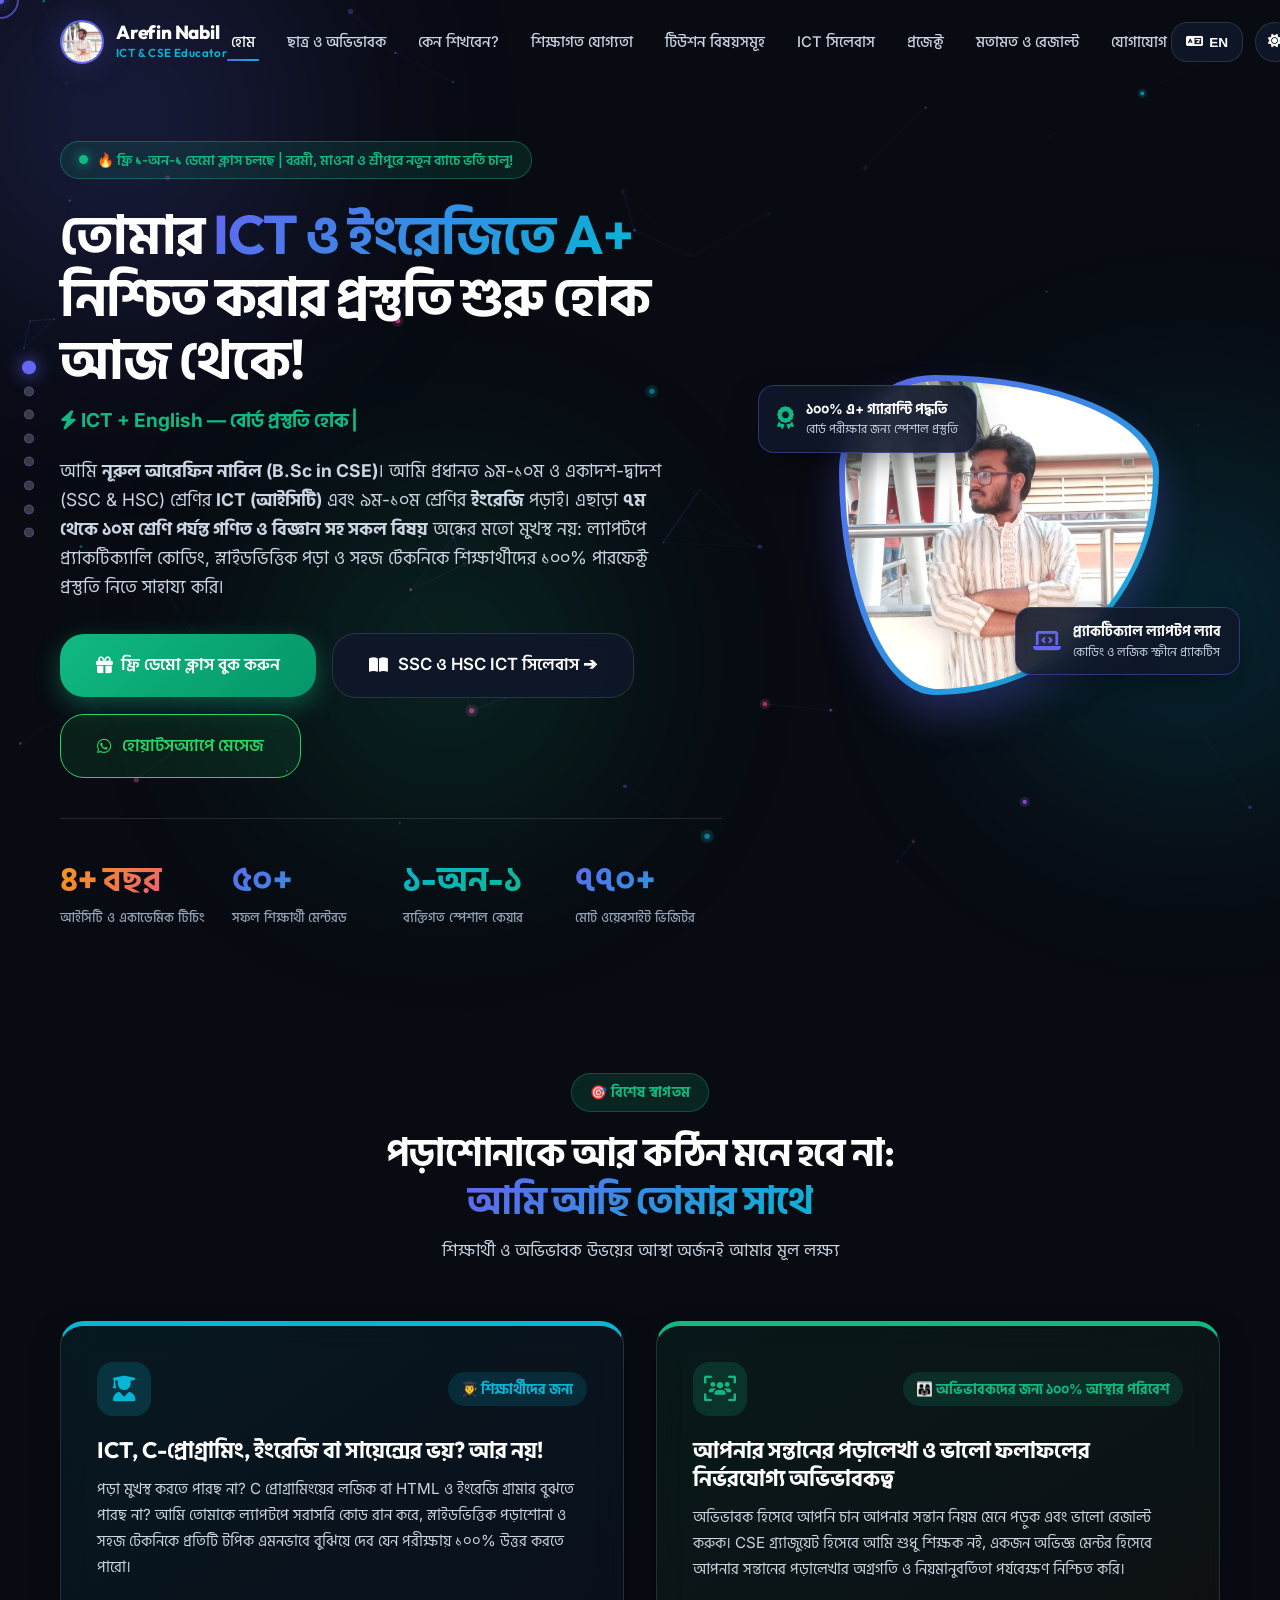
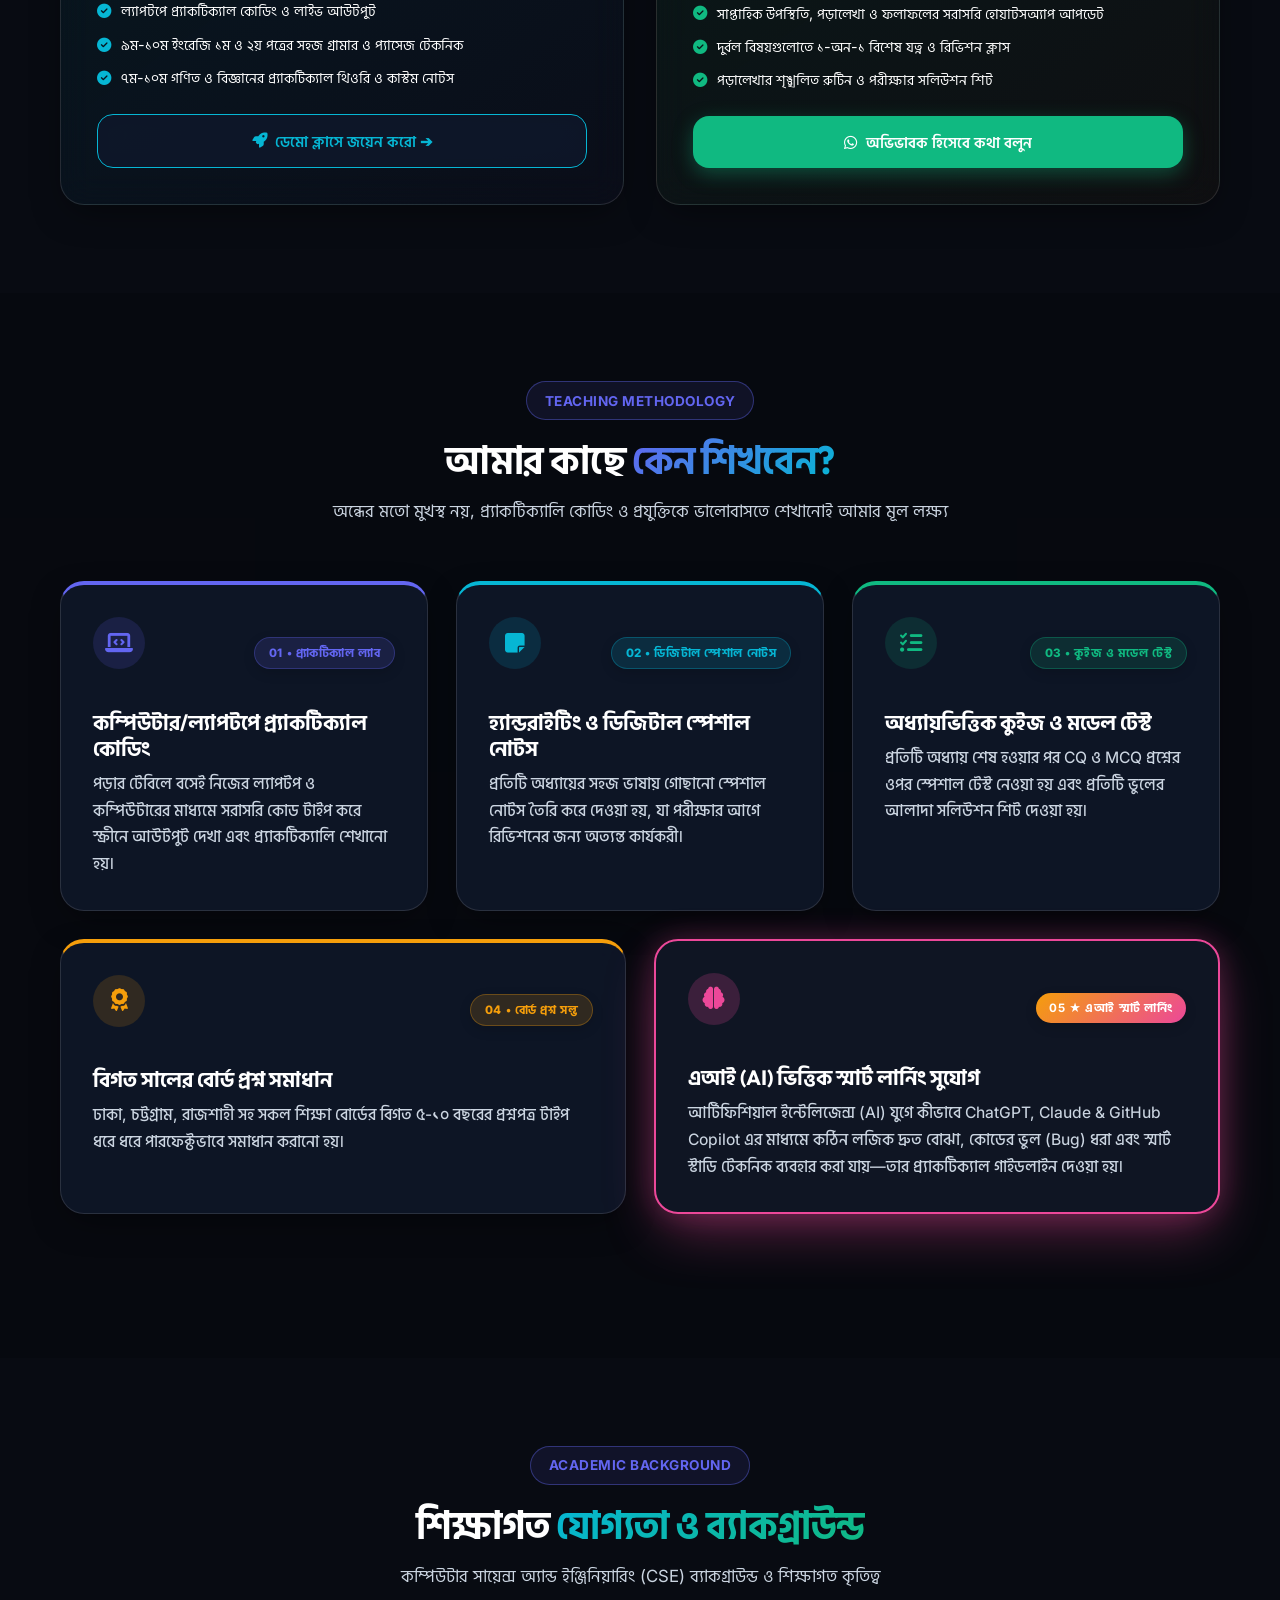
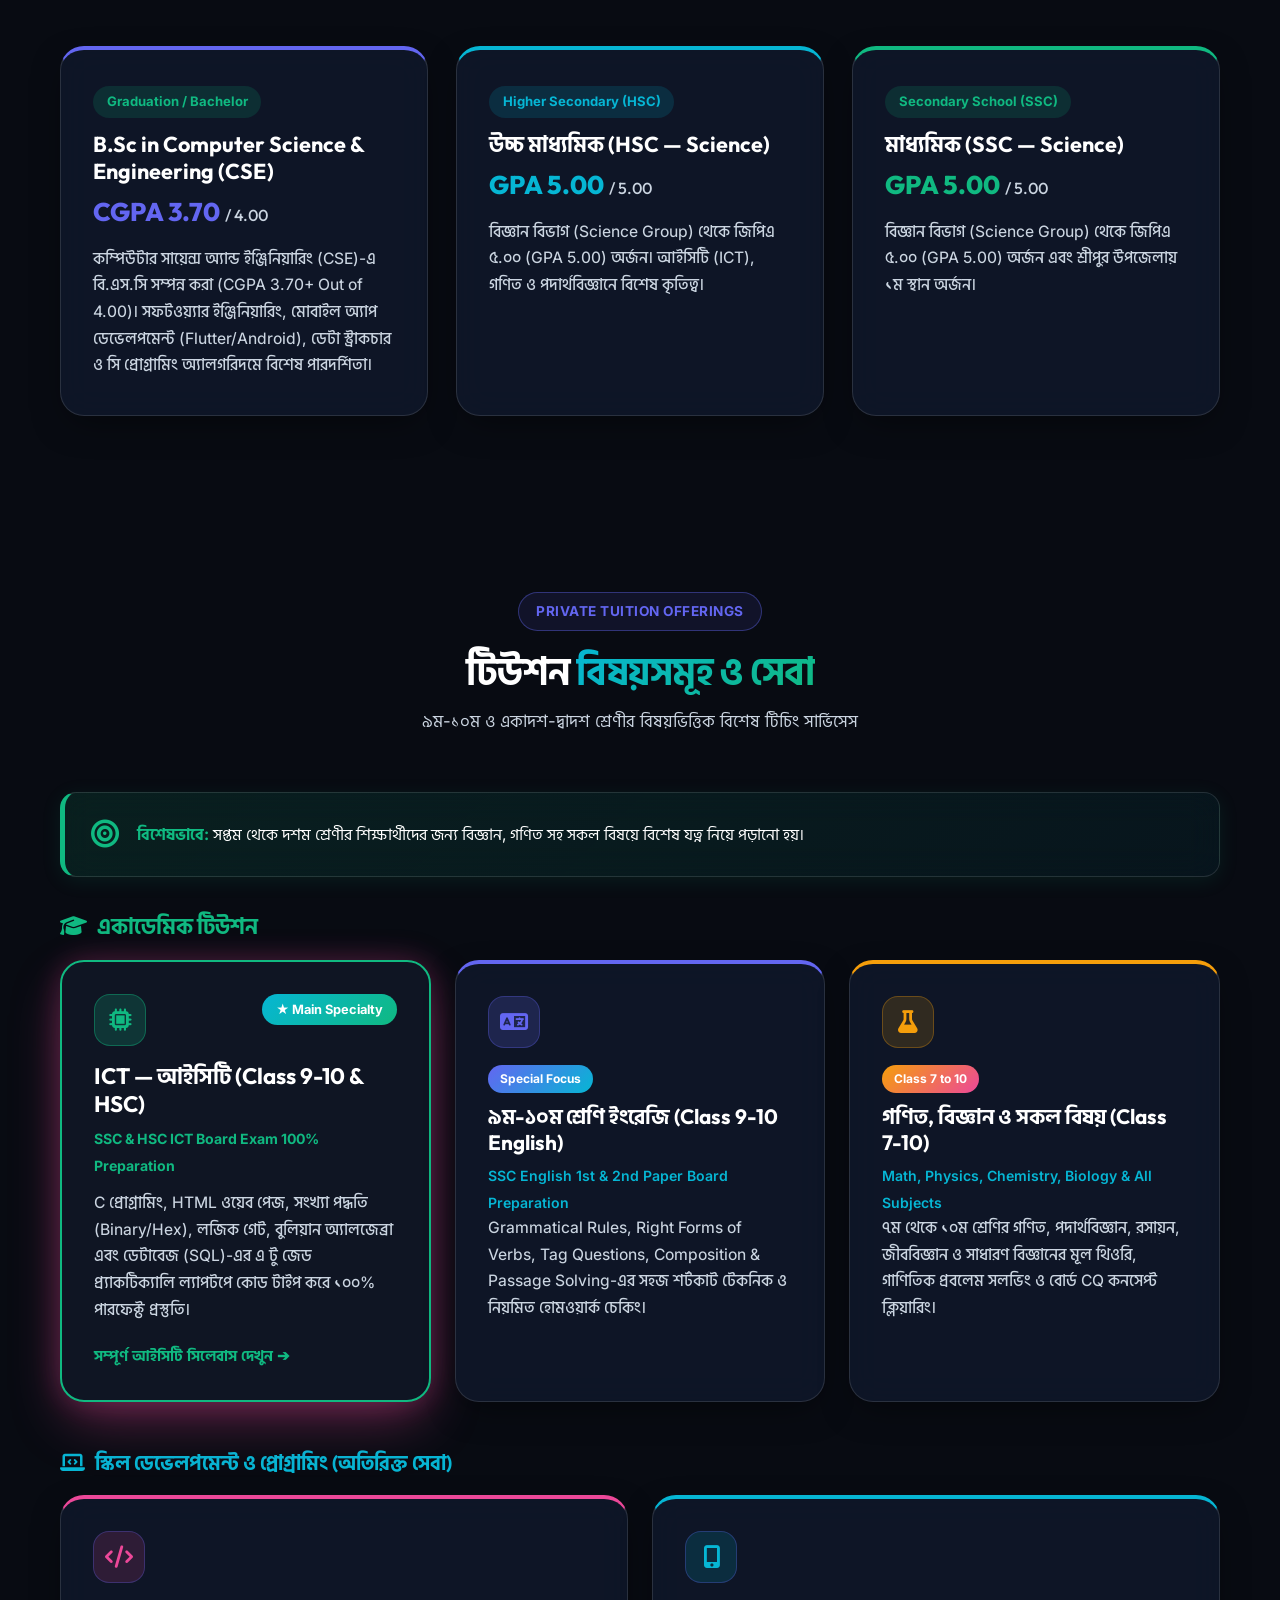
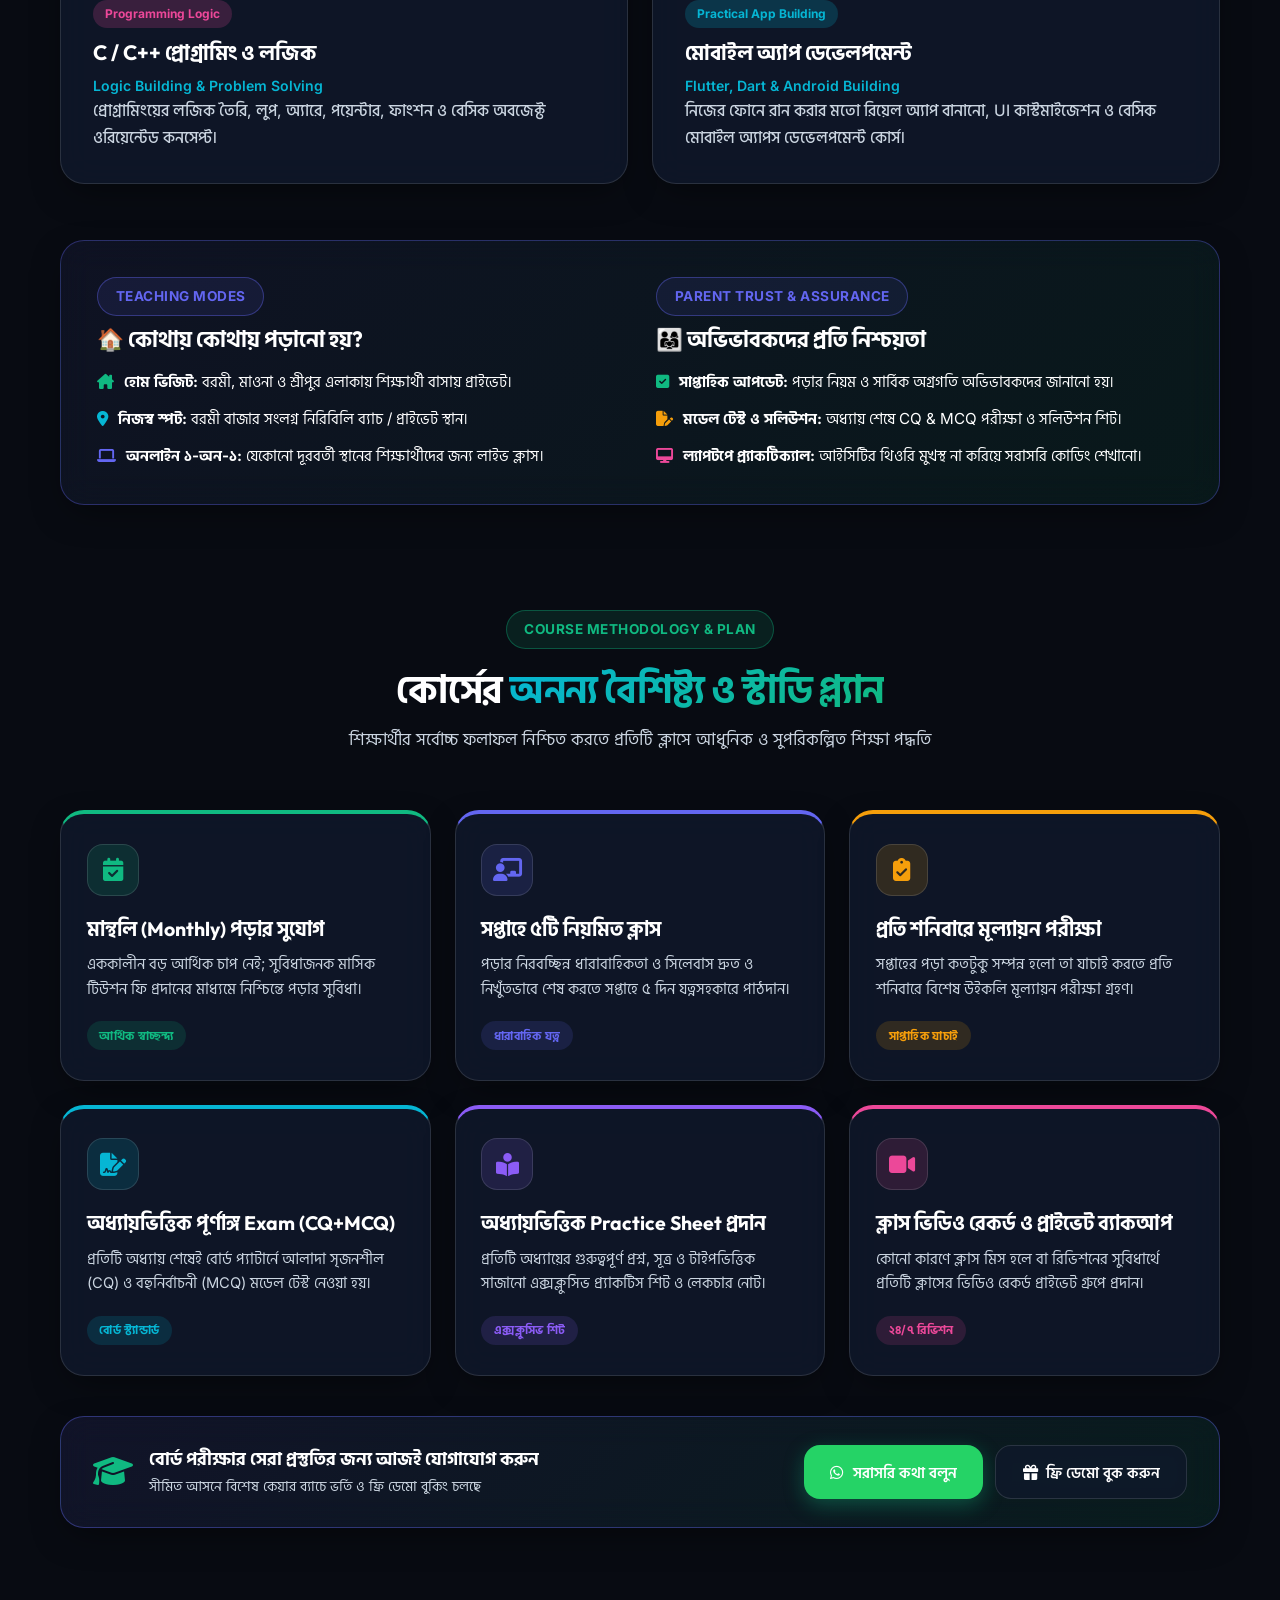
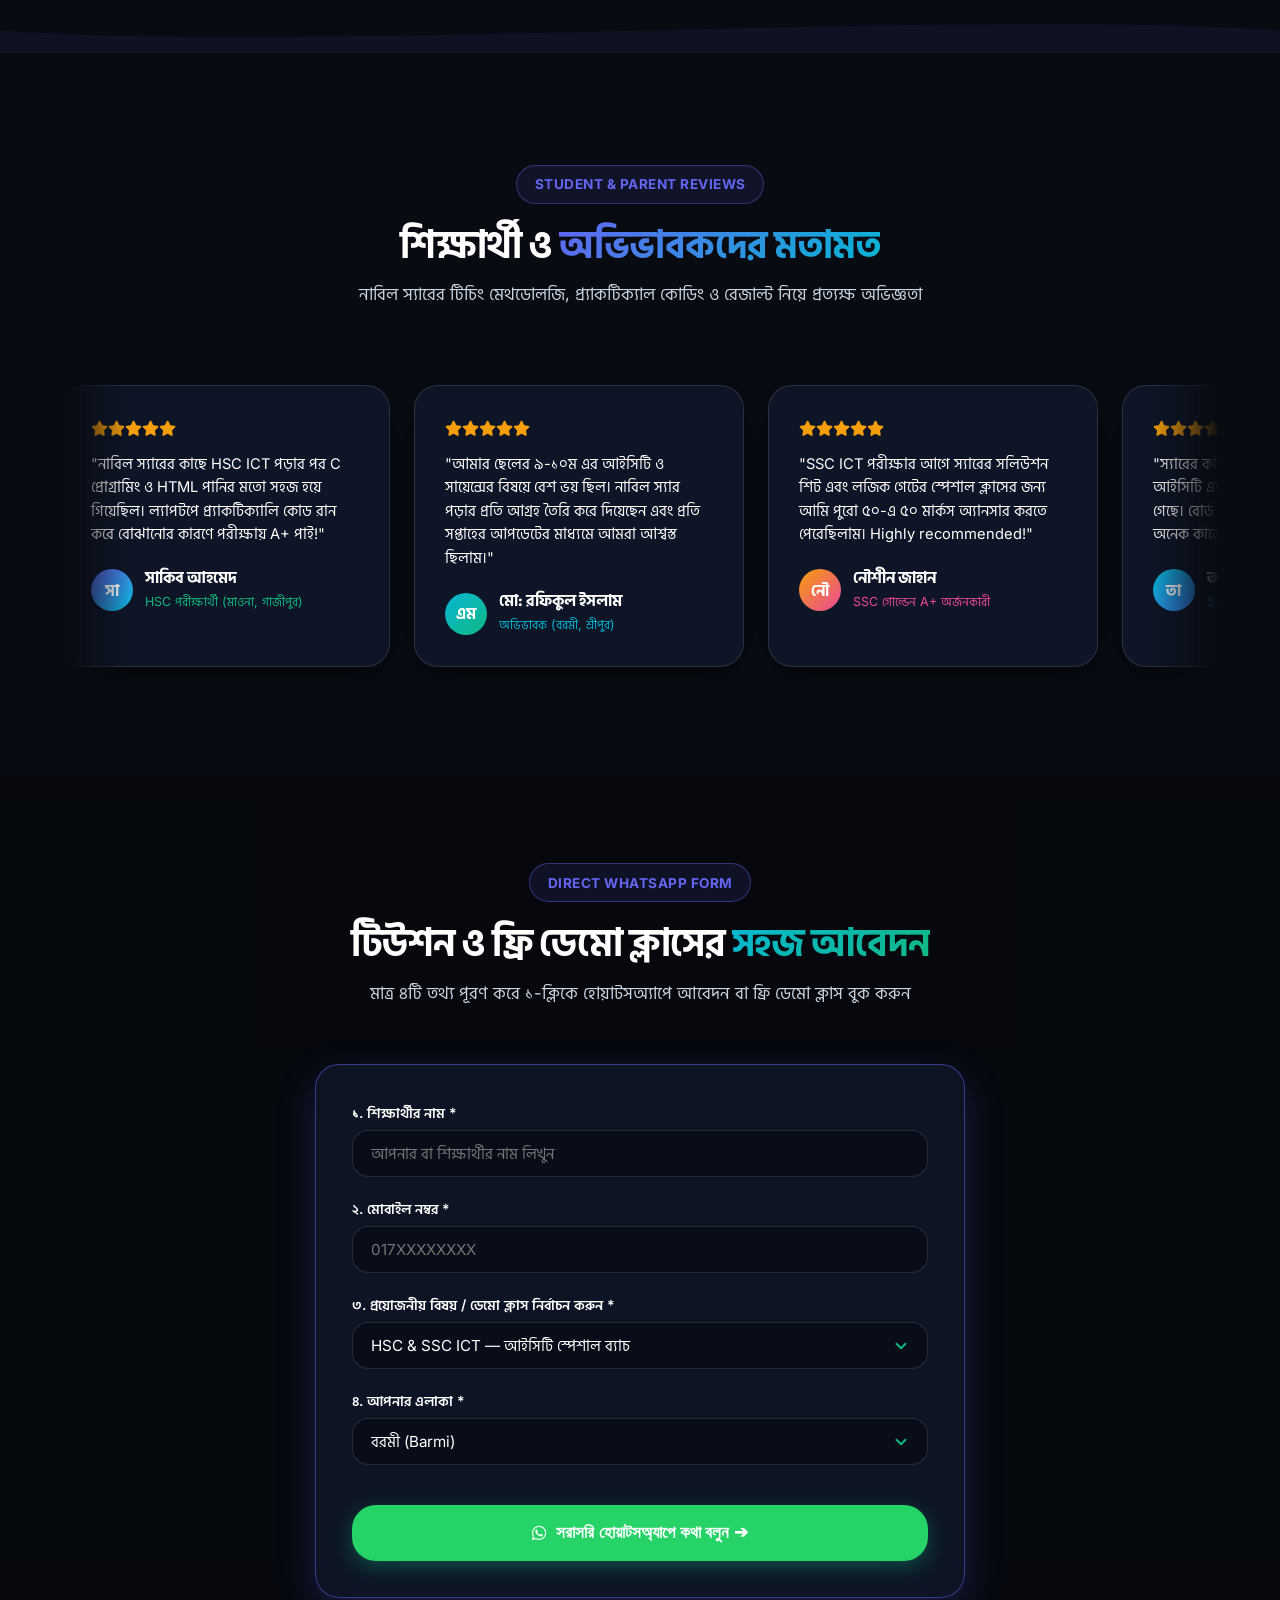
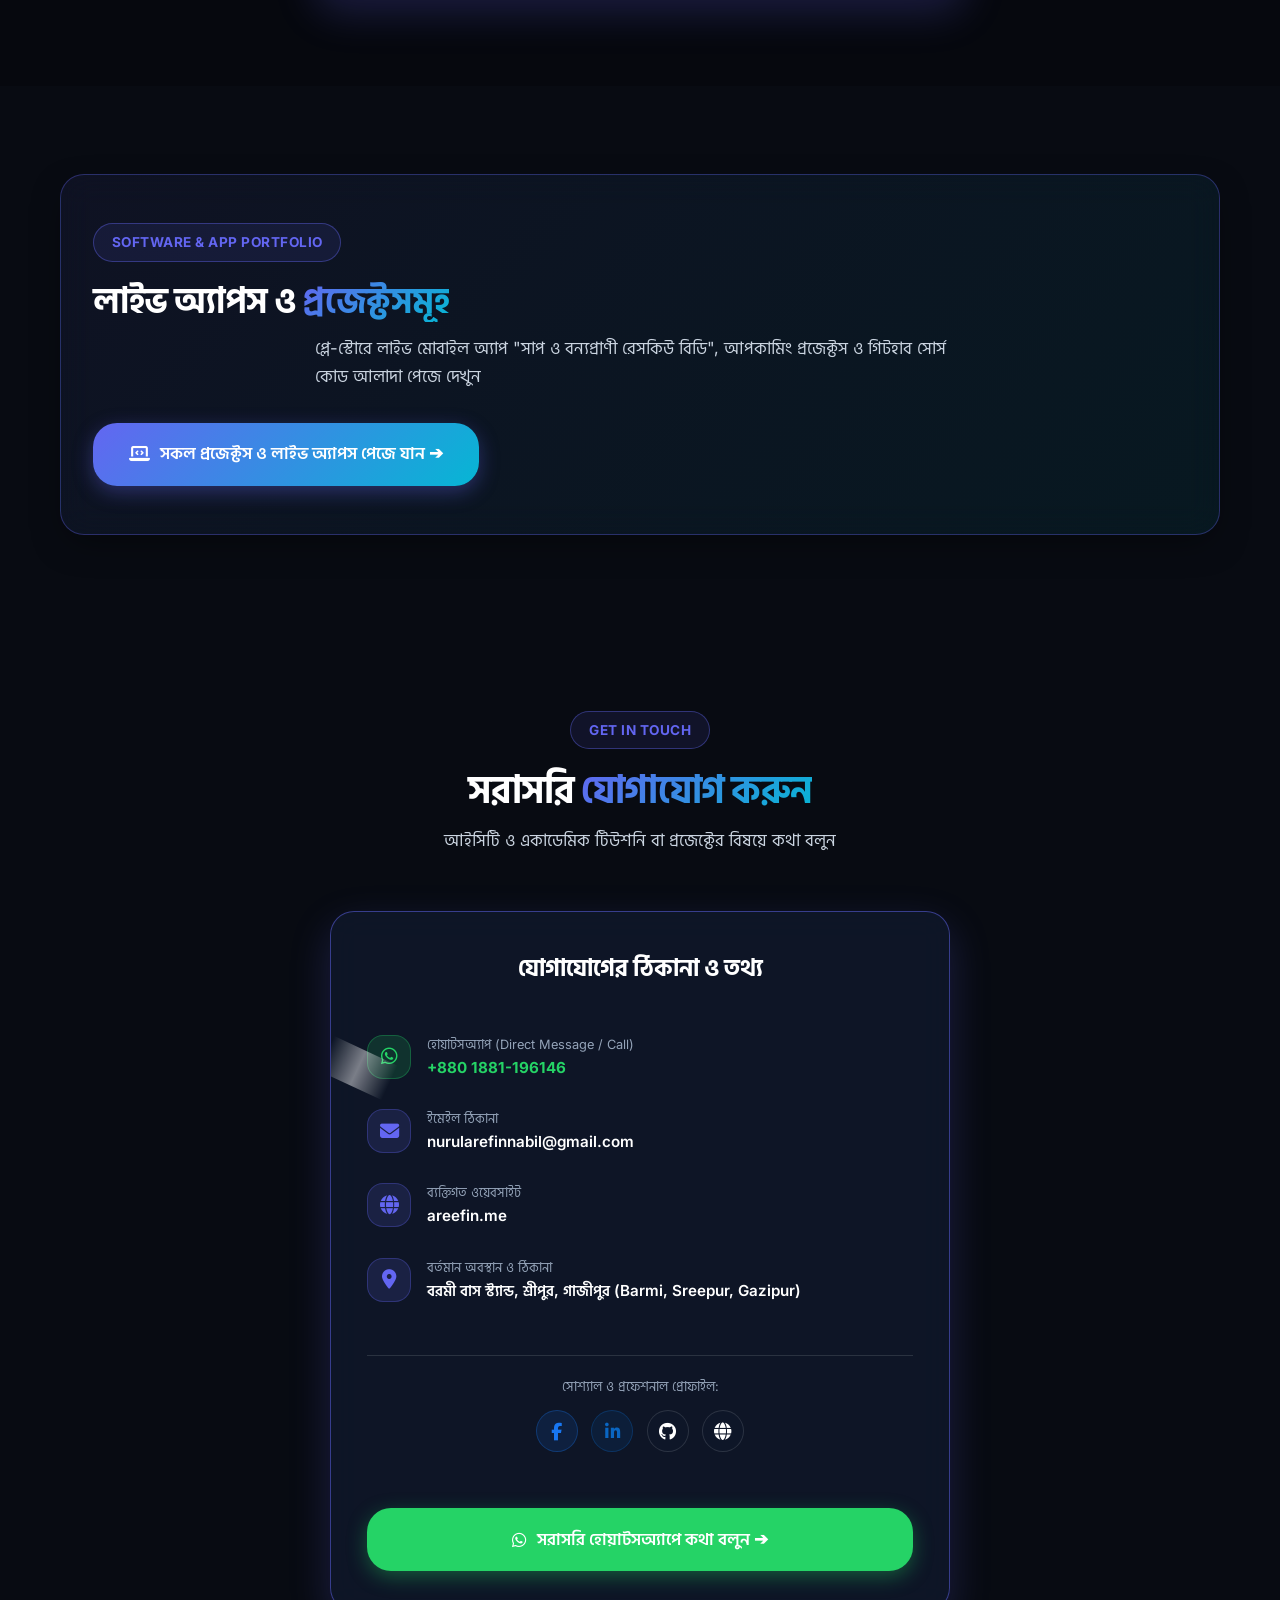
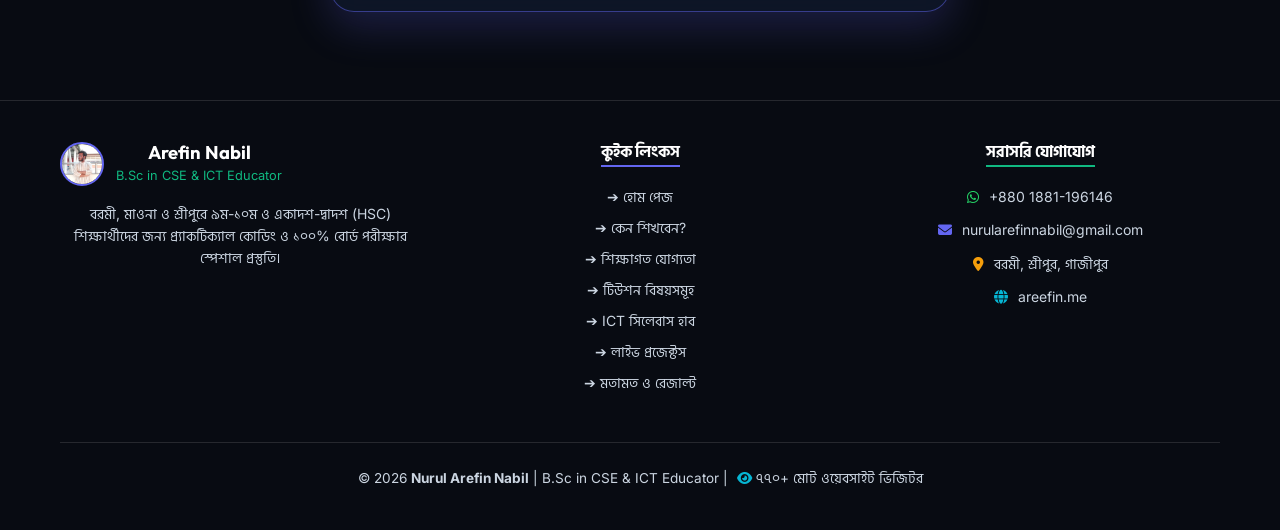
==== commit 0db489f8: "boishistho added" ====
--- a/index.html
+++ b/index.html
@@ -68,6 +68,7 @@
         <a href="#why-me" class="progress-dot" title="কেন শিখবেন?"></a>
         <a href="#education" class="progress-dot" title="শিক্ষাগত যোগ্যতা"></a>
         <a href="#tuition" class="progress-dot" title="টিউশন বিষয়সমূহ"></a>
+        <a href="#course-features" class="progress-dot" title="কোর্সের বৈশিষ্ট্যসমূহ"></a>
         <a href="#testimonials" class="progress-dot" title="অভিভাবক ও শিক্ষার্থীর মতামত"></a>
         <a href="#tuition-apply" class="progress-dot" title="টিউশন আবেদন"></a>
         <a href="#contact" class="progress-dot" title="যোগাযোগ"></a>
@@ -703,6 +704,126 @@
                 </div>
             </div>
 
+        </div>
+    </section>
+
+    <!-- ==========================================================================
+         Course Methodology & Special Features (কোর্সের বিশেষ সুবিধাসমূহ)
+         ========================================================================== -->
+    <section class="section" id="course-features" style="padding-top: 1rem; padding-bottom: 3.5rem;">
+        <div class="container">
+            <div class="section-header text-center">
+                <span class="section-tag" style="background: rgba(16, 185, 129, 0.12); color: var(--accent); border-color: rgba(16, 185, 129, 0.35);" data-i18n="featTag">Course Methodology & Plan</span>
+                <h2 class="section-title" data-i18n="featTitle">কোর্সের <span class="text-accent-gradient">অনন্য বৈশিষ্ট্য ও স্টাডি প্ল্যান</span></h2>
+                <p class="section-subtitle" data-i18n="featSubtitle">শিক্ষার্থীর সর্বোচ্চ ফলাফল নিশ্চিত করতে প্রতিটি ক্লাসে আধুনিক ও সুপরিকল্পিত শিক্ষা পদ্ধতি</p>
+            </div>
+
+            <div class="course-features-grid reveal-grid">
+                <!-- Feature 1: Monthly Fee -->
+                <div class="glass-card feature-card" style="border-top: 4px solid var(--accent);">
+                    <div>
+                        <div class="feature-icon" style="background: rgba(16, 185, 129, 0.15); color: var(--accent);">
+                            <i class="fa-solid fa-calendar-check"></i>
+                        </div>
+                        <h3 class="feature-title" data-i18n="feat1Title">মান্থলি (Monthly) পড়ার সুযোগ</h3>
+                        <p class="feature-desc" data-i18n="feat1Desc">
+                            এককালীন বড় আর্থিক চাপ নেই; সুবিধাজনক মাসিক টিউশন ফি প্রদানের মাধ্যমে নিশ্চিন্তে পড়ার সুবিধা।
+                        </p>
+                    </div>
+                    <span class="feature-badge" style="background: rgba(16, 185, 129, 0.15); color: var(--accent);" data-i18n="feat1Badge">আর্থিক স্বাচ্ছন্দ্য</span>
+                </div>
+
+                <!-- Feature 2: 5 Days Class -->
+                <div class="glass-card feature-card" style="border-top: 4px solid var(--primary);">
+                    <div>
+                        <div class="feature-icon" style="background: rgba(99, 102, 241, 0.15); color: var(--primary);">
+                            <i class="fa-solid fa-chalkboard-user"></i>
+                        </div>
+                        <h3 class="feature-title" data-i18n="feat2Title">সপ্তাহে ৫টি নিয়মিত ক্লাস</h3>
+                        <p class="feature-desc" data-i18n="feat2Desc">
+                            পড়ার নিরবচ্ছিন্ন ধারাবাহিকতা ও সিলেবাস দ্রুত ও নিখুঁতভাবে শেষ করতে সপ্তাহে ৫ দিন যত্নসহকারে পাঠদান।
+                        </p>
+                    </div>
+                    <span class="feature-badge" style="background: rgba(99, 102, 241, 0.15); color: var(--primary);" data-i18n="feat2Badge">ধারাবাহিক যত্ন</span>
+                </div>
+
+                <!-- Feature 3: Saturday Weekly Test -->
+                <div class="glass-card feature-card" style="border-top: 4px solid var(--amber);">
+                    <div>
+                        <div class="feature-icon" style="background: rgba(245, 158, 11, 0.15); color: var(--amber);">
+                            <i class="fa-solid fa-clipboard-check"></i>
+                        </div>
+                        <h3 class="feature-title" data-i18n="feat3Title">প্রতি শনিবারে মূল্যায়ন পরীক্ষা</h3>
+                        <p class="feature-desc" data-i18n="feat3Desc">
+                            সপ্তাহের পড়া কতটুকু সম্পন্ন হলো তা যাচাই করতে প্রতি শনিবারে বিশেষ উইকলি মূল্যায়ন পরীক্ষা গ্রহণ।
+                        </p>
+                    </div>
+                    <span class="feature-badge" style="background: rgba(245, 158, 11, 0.15); color: var(--amber);" data-i18n="feat3Badge">সাপ্তাহিক যাচাই</span>
+                </div>
+
+                <!-- Feature 4: Chapter-wise Exam (CQ + MCQ) -->
+                <div class="glass-card feature-card" style="border-top: 4px solid var(--secondary);">
+                    <div>
+                        <div class="feature-icon" style="background: rgba(6, 182, 212, 0.15); color: var(--secondary);">
+                            <i class="fa-solid fa-file-signature"></i>
+                        </div>
+                        <h3 class="feature-title" data-i18n="feat4Title">অধ্যায়ভিত্তিক পূর্ণাঙ্গ Exam (CQ+MCQ)</h3>
+                        <p class="feature-desc" data-i18n="feat4Desc">
+                            প্রতিটি অধ্যায় শেষেই বোর্ড প্যাটার্নে আলাদা সৃজনশীল (CQ) ও বহুনির্বাচনী (MCQ) মডেল টেস্ট নেওয়া হয়।
+                        </p>
+                    </div>
+                    <span class="feature-badge" style="background: rgba(6, 182, 212, 0.15); color: var(--secondary);" data-i18n="feat4Badge">বোর্ড স্ট্যান্ডার্ড</span>
+                </div>
+
+                <!-- Feature 5: Practice Sheet & Hand Notes -->
+                <div class="glass-card feature-card" style="border-top: 4px solid #8b5cf6;">
+                    <div>
+                        <div class="feature-icon" style="background: rgba(139, 92, 246, 0.15); color: #8b5cf6;">
+                            <i class="fa-solid fa-book-open-reader"></i>
+                        </div>
+                        <h3 class="feature-title" data-i18n="feat5Title">অধ্যায়ভিত্তিক Practice Sheet প্রদান</h3>
+                        <p class="feature-desc" data-i18n="feat5Desc">
+                            প্রতিটি অধ্যায়ের গুরুত্বপূর্ণ প্রশ্ন, সূত্র ও টাইপভিত্তিক সাজানো এক্সক্লুসিভ প্র্যাকটিস শিট ও লেকচার নোট।
+                        </p>
+                    </div>
+                    <span class="feature-badge" style="background: rgba(139, 92, 246, 0.15); color: #8b5cf6;" data-i18n="feat5Badge">এক্সক্লুসিভ শিট</span>
+                </div>
+
+                <!-- Feature 6: Video Recordings & Private Support -->
+                <div class="glass-card feature-card" style="border-top: 4px solid var(--pink);">
+                    <div>
+                        <div class="feature-icon" style="background: rgba(236, 72, 153, 0.15); color: var(--pink);">
+                            <i class="fa-solid fa-video"></i>
+                        </div>
+                        <h3 class="feature-title" data-i18n="feat6Title">ক্লাস ভিডিও রেকর্ড ও প্রাইভেট ব্যাকআপ</h3>
+                        <p class="feature-desc" data-i18n="feat6Desc">
+                            কোনো কারণে ক্লাস মিস হলে বা রিভিশনের সুবিধার্থে প্রতিটি ক্লাসের ভিডিও রেকর্ড প্রাইভেট গ্রুপে প্রদান।
+                        </p>
+                    </div>
+                    <span class="feature-badge" style="background: rgba(236, 72, 153, 0.15); color: var(--pink);" data-i18n="feat6Badge">২৪/৭ রিভিশন</span>
+                </div>
+            </div>
+
+            <!-- Bottom Direct CTA Bar -->
+            <div class="glass-card reveal-pop-up" style="margin-top: 2.5rem; padding: 1.75rem 2rem; display: flex; align-items: center; justify-content: space-between; flex-wrap: wrap; gap: 1.25rem; border: 1.5px solid var(--border-glow); background: linear-gradient(135deg, rgba(99, 102, 241, 0.1) 0%, rgba(16, 185, 129, 0.1) 100%);">
+                <div style="display: flex; align-items: center; gap: 1rem;">
+                    <div style="font-size: 2rem; color: var(--accent);">
+                        <i class="fa-solid fa-graduation-cap"></i>
+                    </div>
+                    <div>
+                        <h4 style="font-size: 1.15rem; margin-bottom: 0.25rem; color: var(--text-main);" data-i18n="featBannerTitle">বোর্ড পরীক্ষার সেরা প্রস্তুতির জন্য আজই যোগাযোগ করুন</h4>
+                        <p style="font-size: 0.88rem; color: var(--text-muted); margin: 0;" data-i18n="featBannerSub">সীমিত আসনে বিশেষ কেয়ার ব্যাচে ভর্তি ও ফ্রি ডেমো বুকিং চলছে</p>
+                    </div>
+                </div>
+                <div style="display: flex; gap: 0.75rem; flex-wrap: wrap;">
+                    <a href="https://wa.me/8801881196146" target="_blank" class="btn btn-accent" style="background: #25D366; border-color: #25D366;" data-i18n="featWaBtn">
+                        <i class="fa-brands fa-whatsapp"></i> সরাসরি কথা বলুন
+                    </a>
+                    <a href="#tuition-apply" class="btn btn-secondary open-tuition-modal" data-i18n="featDemoBtn">
+                        <i class="fa-solid fa-gift"></i> ফ্রি ডেমো বুক করুন
+                    </a>
+                </div>
+            </div>
         </div>
     </section>
 
--- a/styles.css
+++ b/styles.css
@@ -2725,3 +2725,79 @@
         padding: 1rem 1.25rem !important;
     }
 }
+
+/* ==========================================================================
+   Course Features & Study Methodology Grid Styles
+   ========================================================================== */
+.course-features-grid {
+    display: grid;
+    grid-template-columns: repeat(auto-fit, minmax(300px, 1fr));
+    gap: 1.5rem;
+    margin-top: 1.5rem;
+}
+
+@media (min-width: 992px) {
+    .course-features-grid {
+        grid-template-columns: repeat(3, 1fr);
+    }
+}
+
+.feature-card {
+    padding: 1.85rem 1.6rem;
+    display: flex;
+    flex-direction: column;
+    justify-content: space-between;
+    height: 100%;
+    transition: var(--trans-spring);
+}
+
+.feature-icon {
+    width: 52px;
+    height: 52px;
+    border-radius: var(--radius-md);
+    display: flex;
+    align-items: center;
+    justify-content: center;
+    font-size: 1.45rem;
+    margin-bottom: 1.25rem;
+    border: 1px solid var(--border-color);
+}
+
+.feature-title {
+    font-size: 1.22rem;
+    font-weight: 700;
+    margin-bottom: 0.65rem;
+    color: var(--text-main);
+    line-height: 1.35;
+}
+
+.feature-desc {
+    font-size: 0.92rem;
+    color: var(--text-muted);
+    line-height: 1.65;
+    margin-bottom: 1.25rem;
+    flex-grow: 1;
+}
+
+.feature-badge {
+    display: inline-flex;
+    align-items: center;
+    align-self: flex-start;
+    padding: 0.3rem 0.8rem;
+    border-radius: var(--radius-full);
+    font-size: 0.75rem;
+    font-weight: 700;
+    letter-spacing: 0.3px;
+}
+
+[data-theme="light"] .feature-title {
+    color: #0f172a !important;
+}
+
+[data-theme="light"] .feature-desc {
+    color: #334155 !important;
+}
+
+[data-theme="light"] .feature-icon {
+    border-color: rgba(99, 102, 241, 0.2) !important;
+}
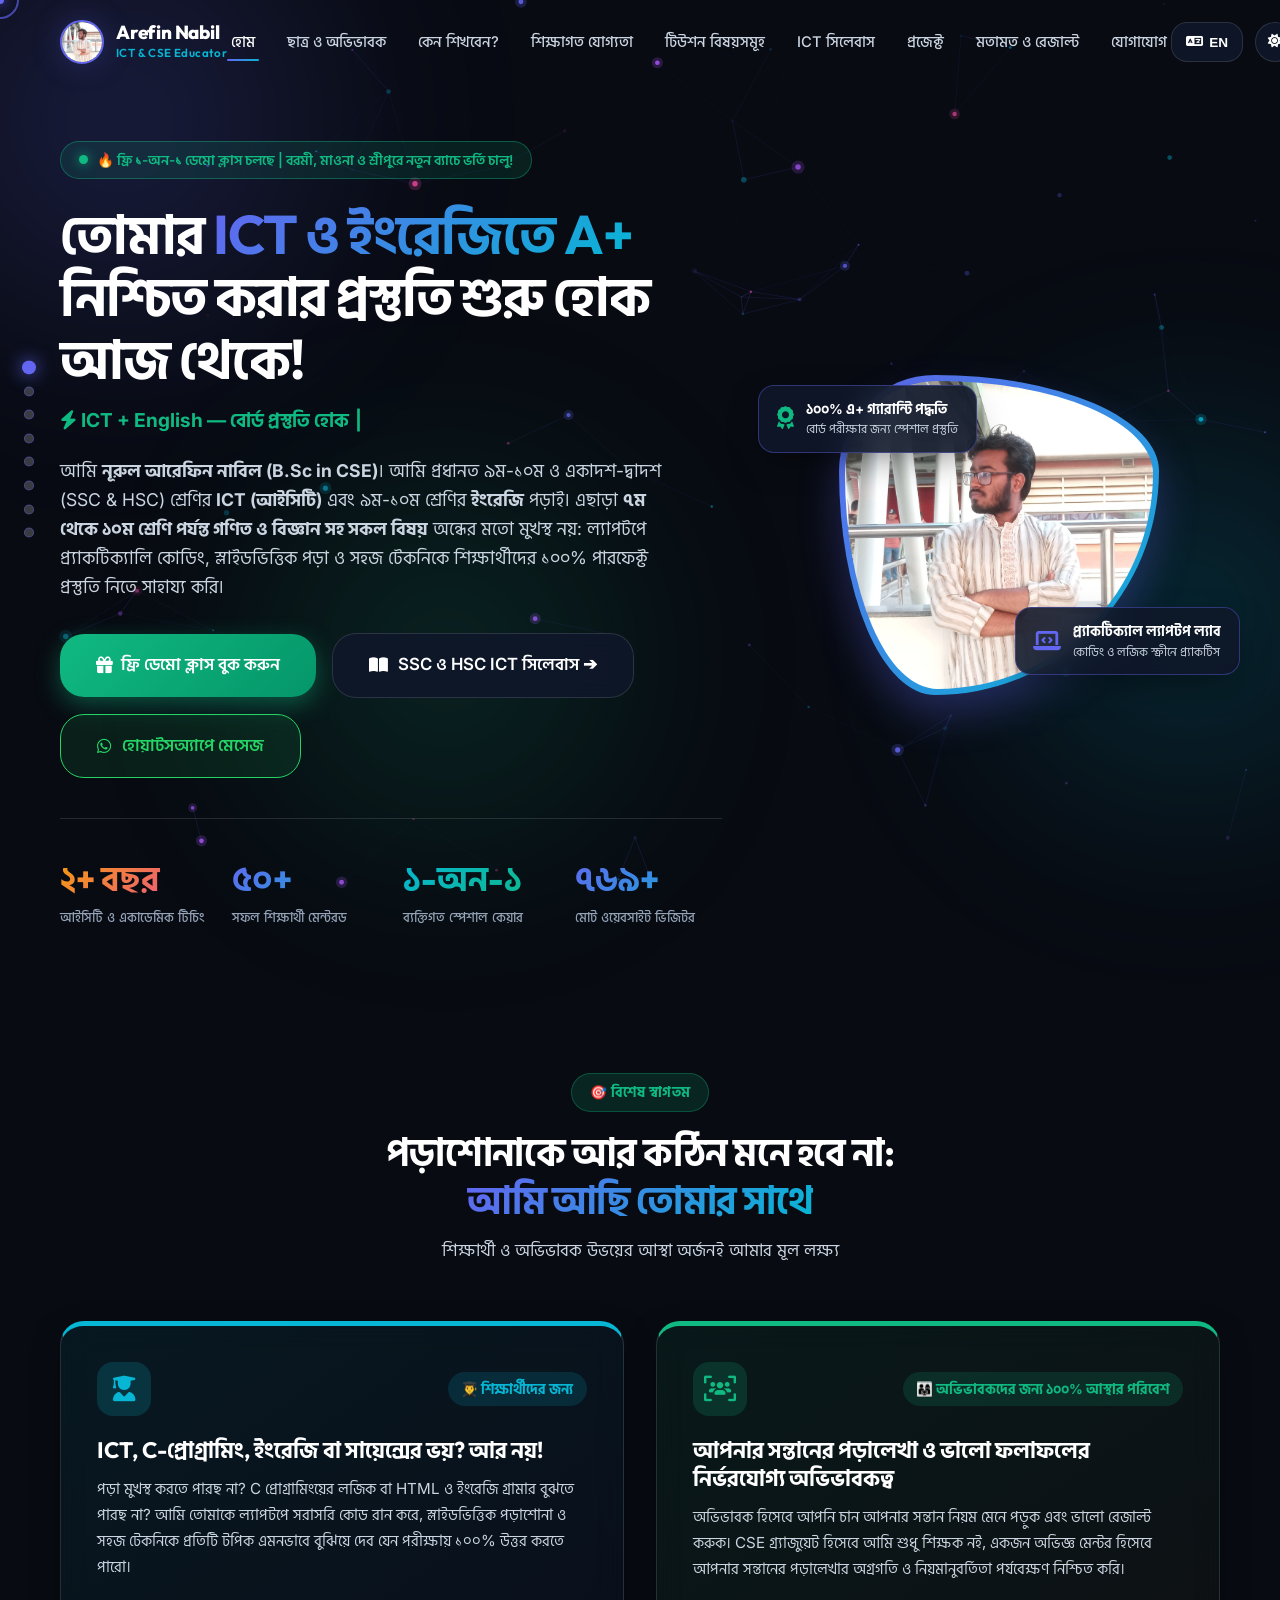
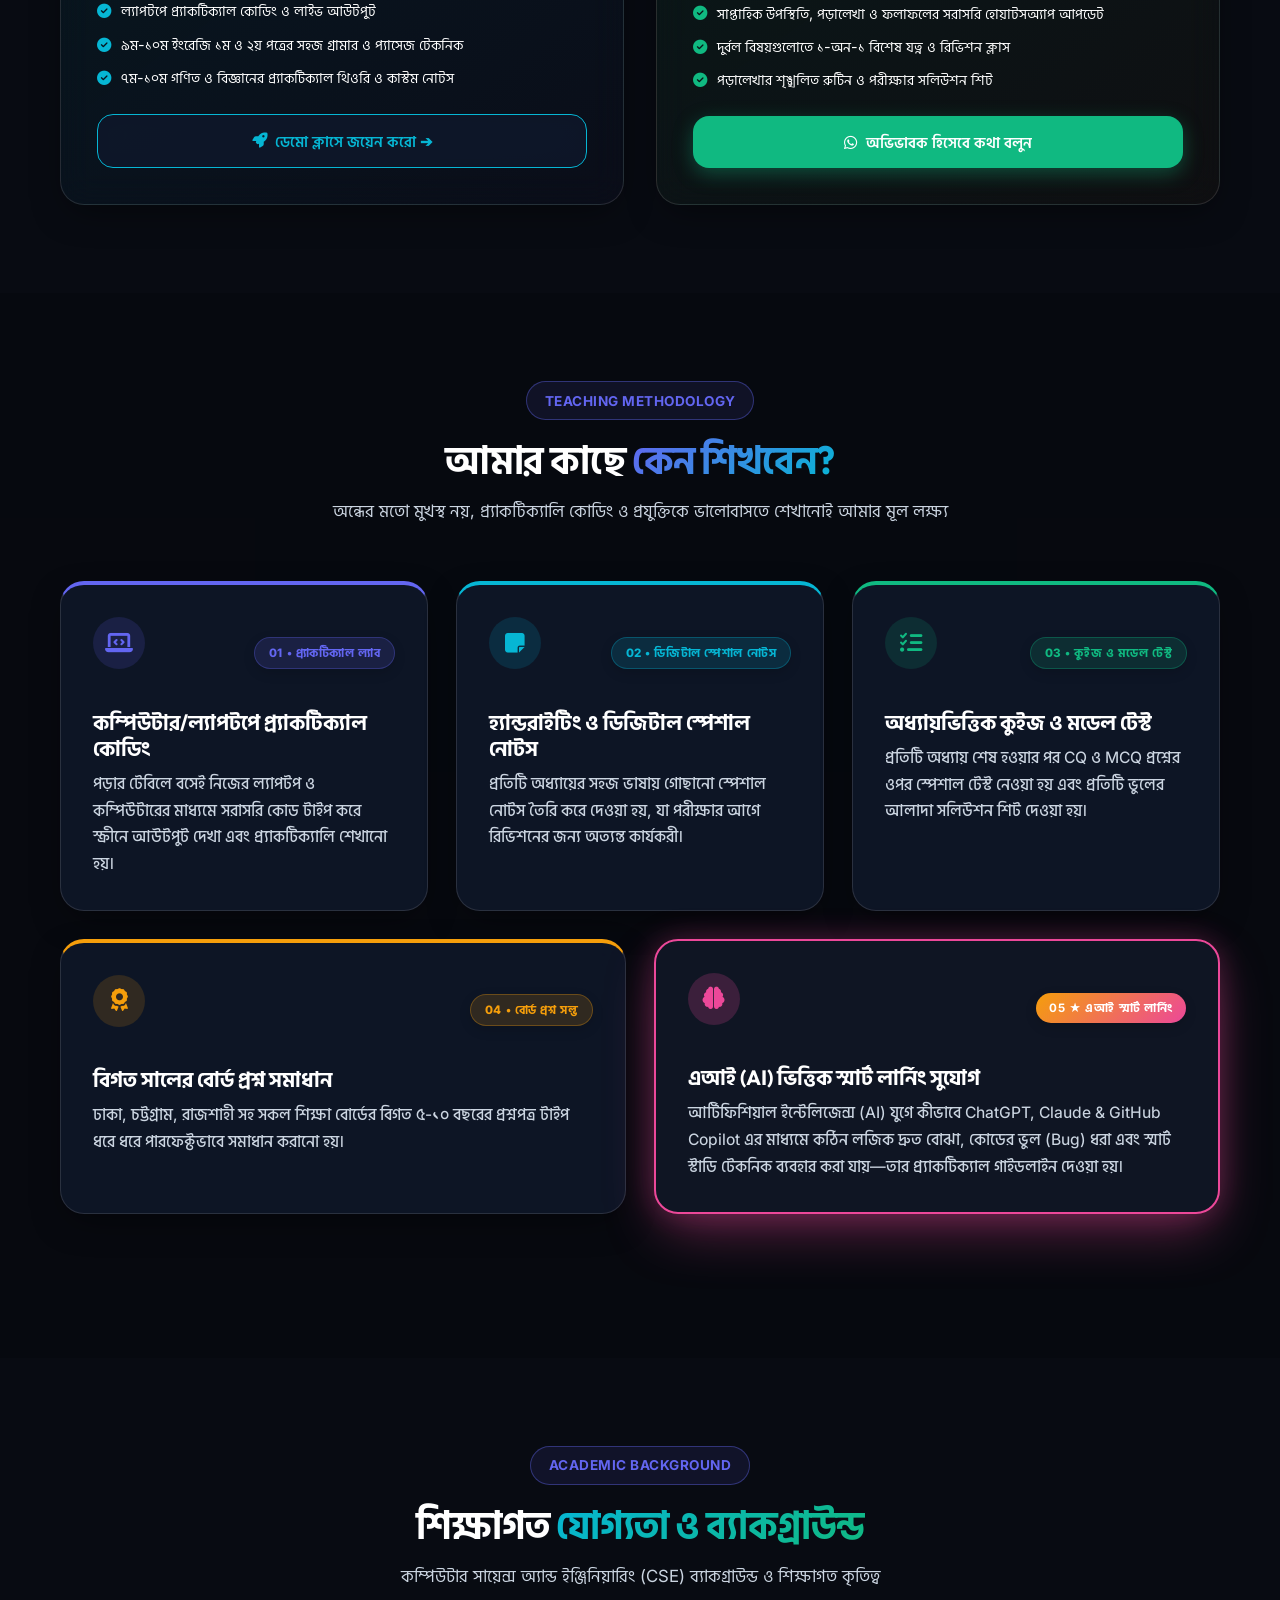
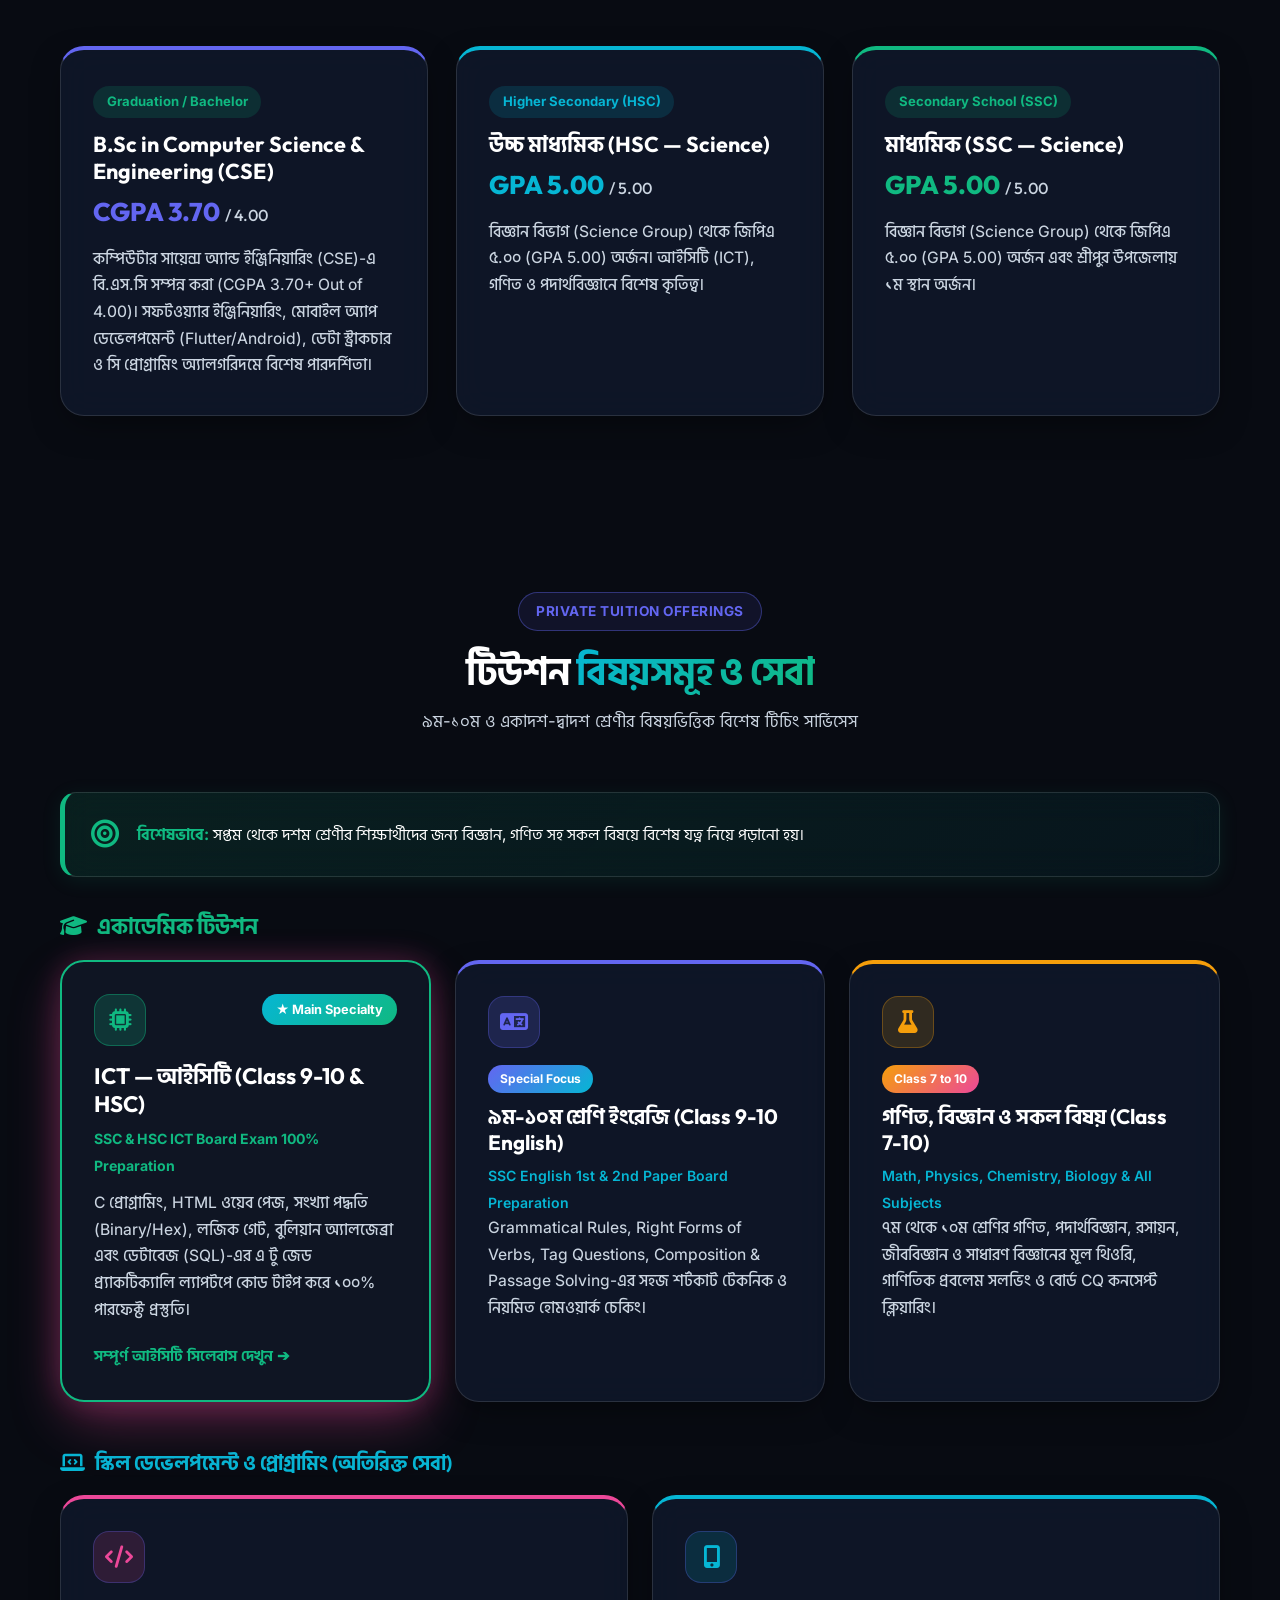
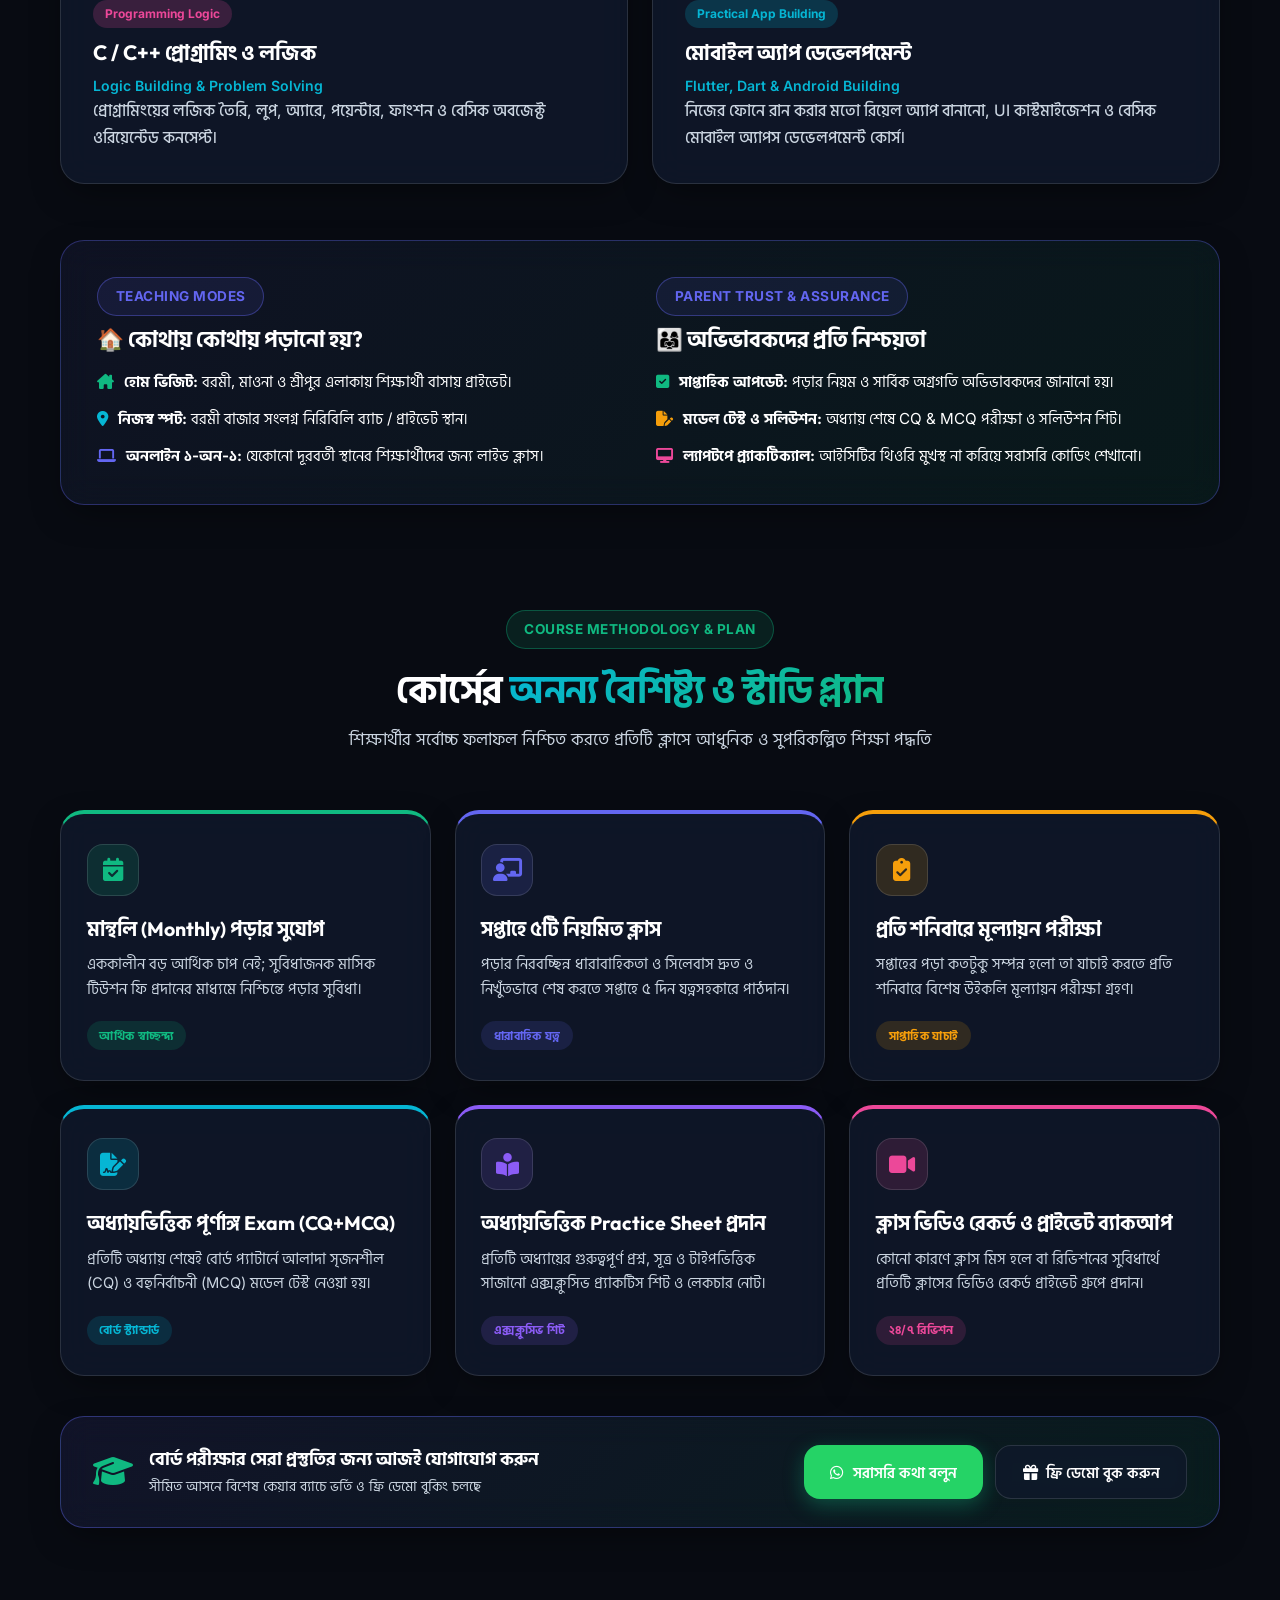
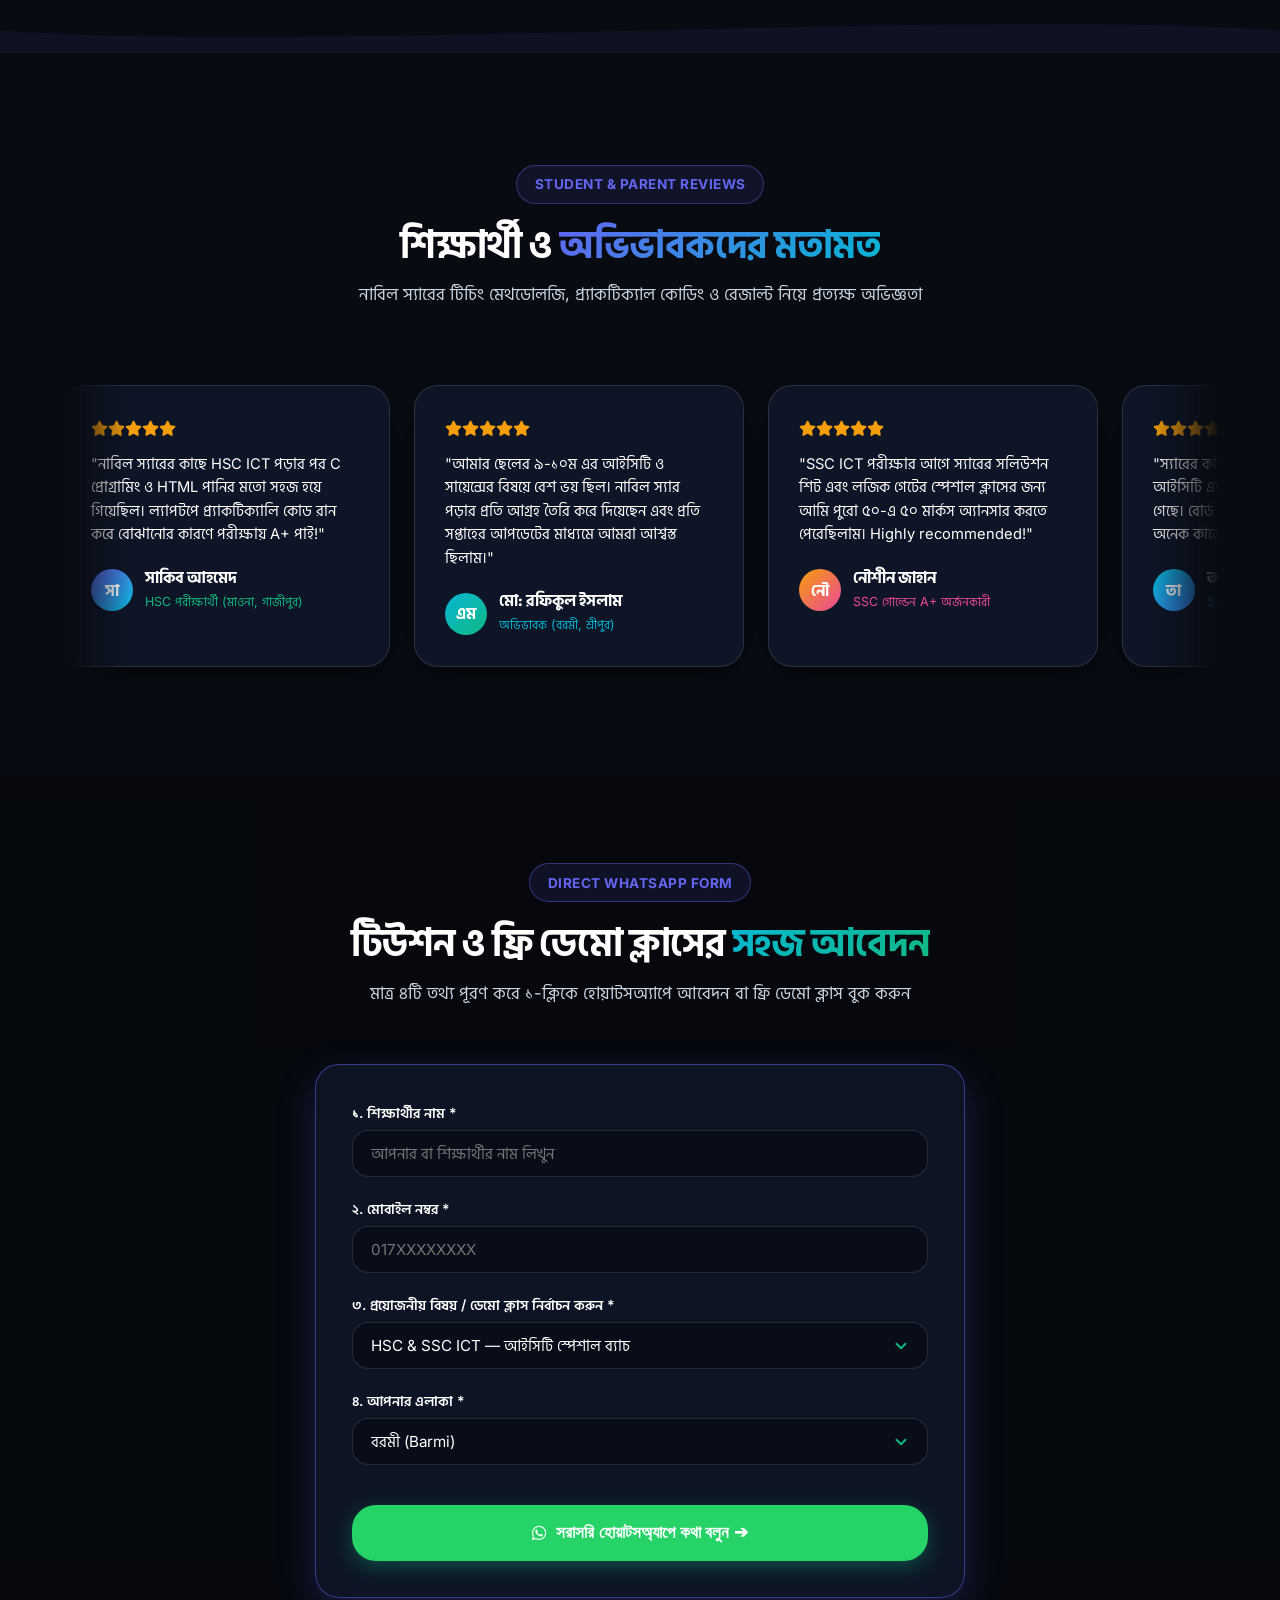
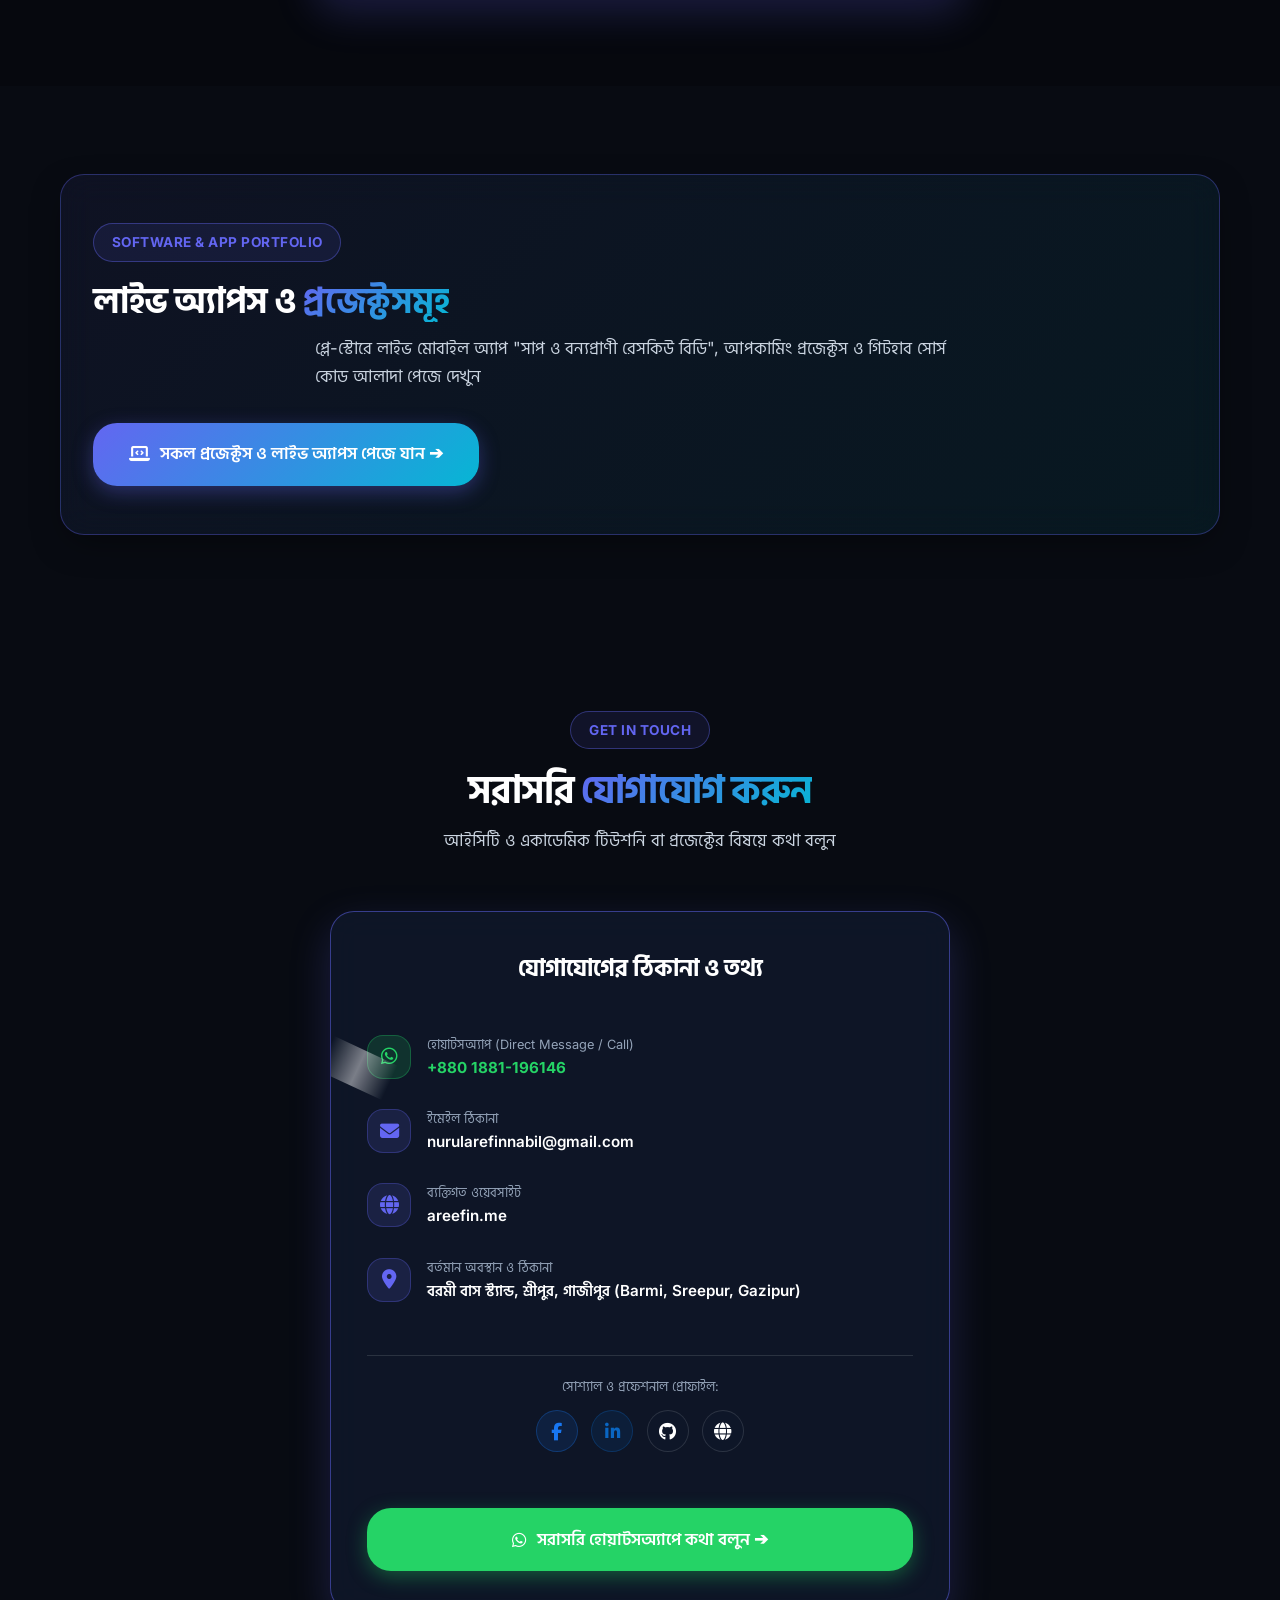
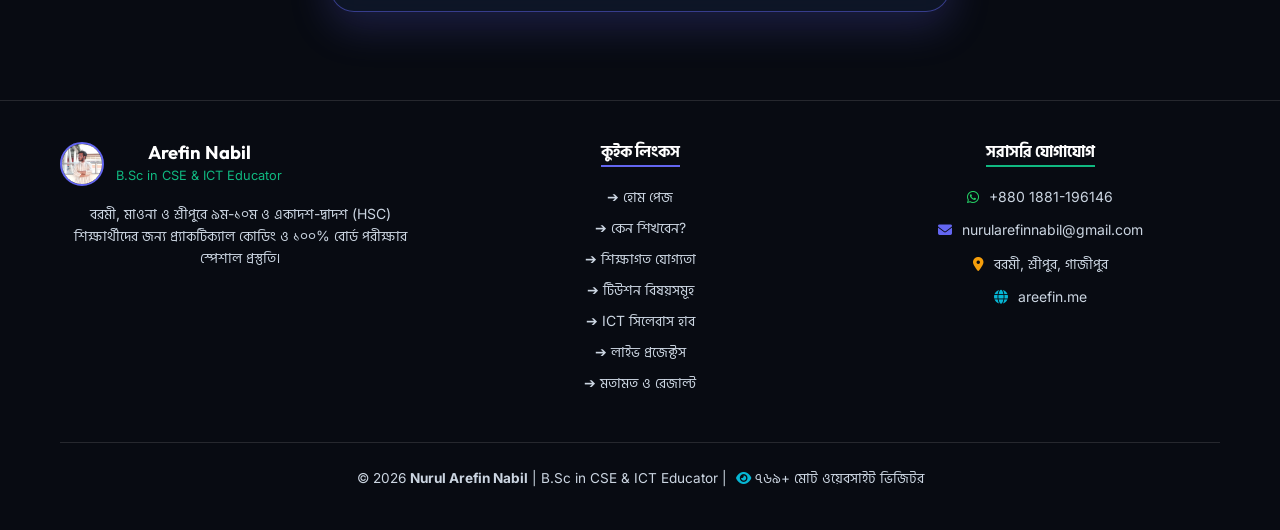
==== commit 5d43e5e1: "exp update" ====
--- a/index.html
+++ b/index.html
@@ -183,9 +183,9 @@
 
                 <!-- Quick Stats -->
                 <div class="hero-stats" id="heroStats">
-                    <!-- Stat 1: 4+ Years Experience -->
+                    <!-- Stat 1: 2+ Years Experience -->
                     <div class="stat-item">
-                        <span class="stat-number text-warm-gradient stat-anim" data-target="4" data-suffix="+ বছর"
+                        <span class="stat-number text-warm-gradient stat-anim" data-target="2" data-suffix="+ বছর"
                             data-suffix-en="+ Yrs" data-i18n="statExpNum">০+ বছর</span>
                         <span class="stat-label" data-i18n="statExp">আইসিটি ও একাডেমিক টিচিং</span>
                     </div>
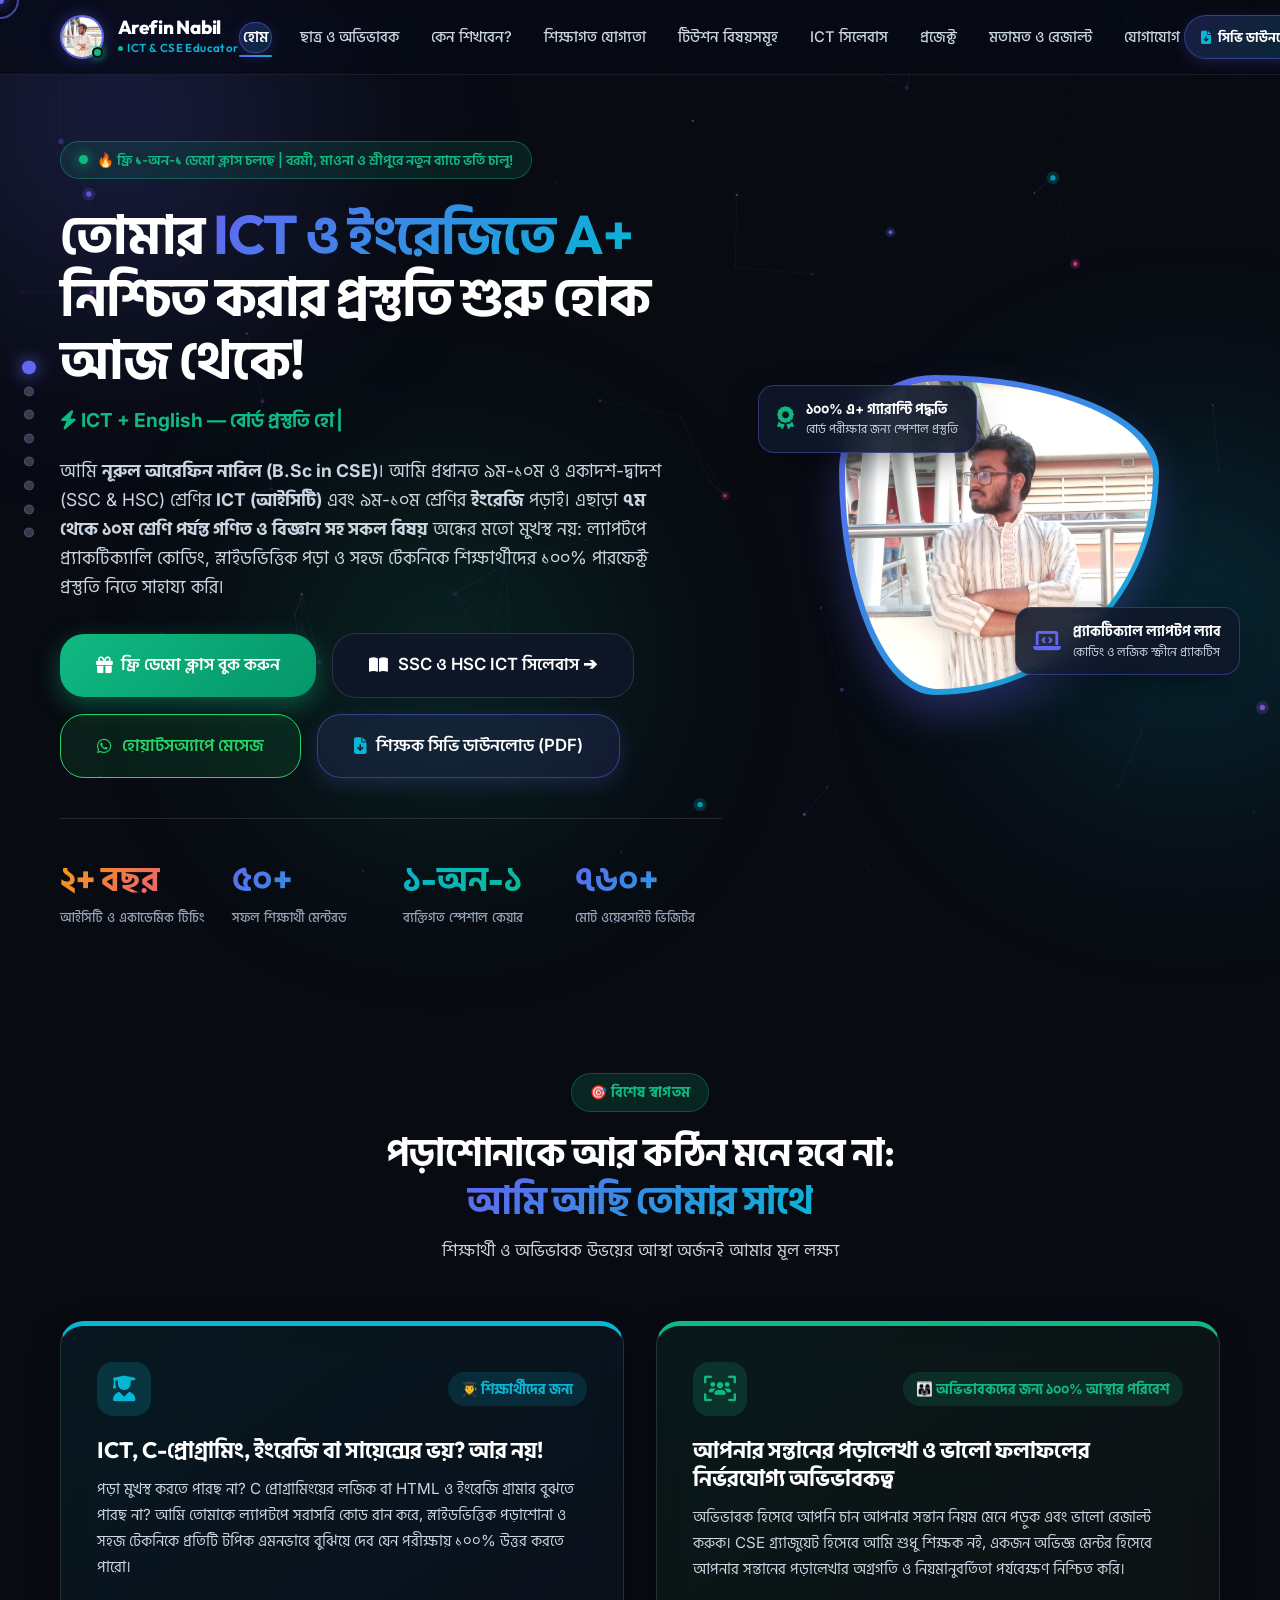
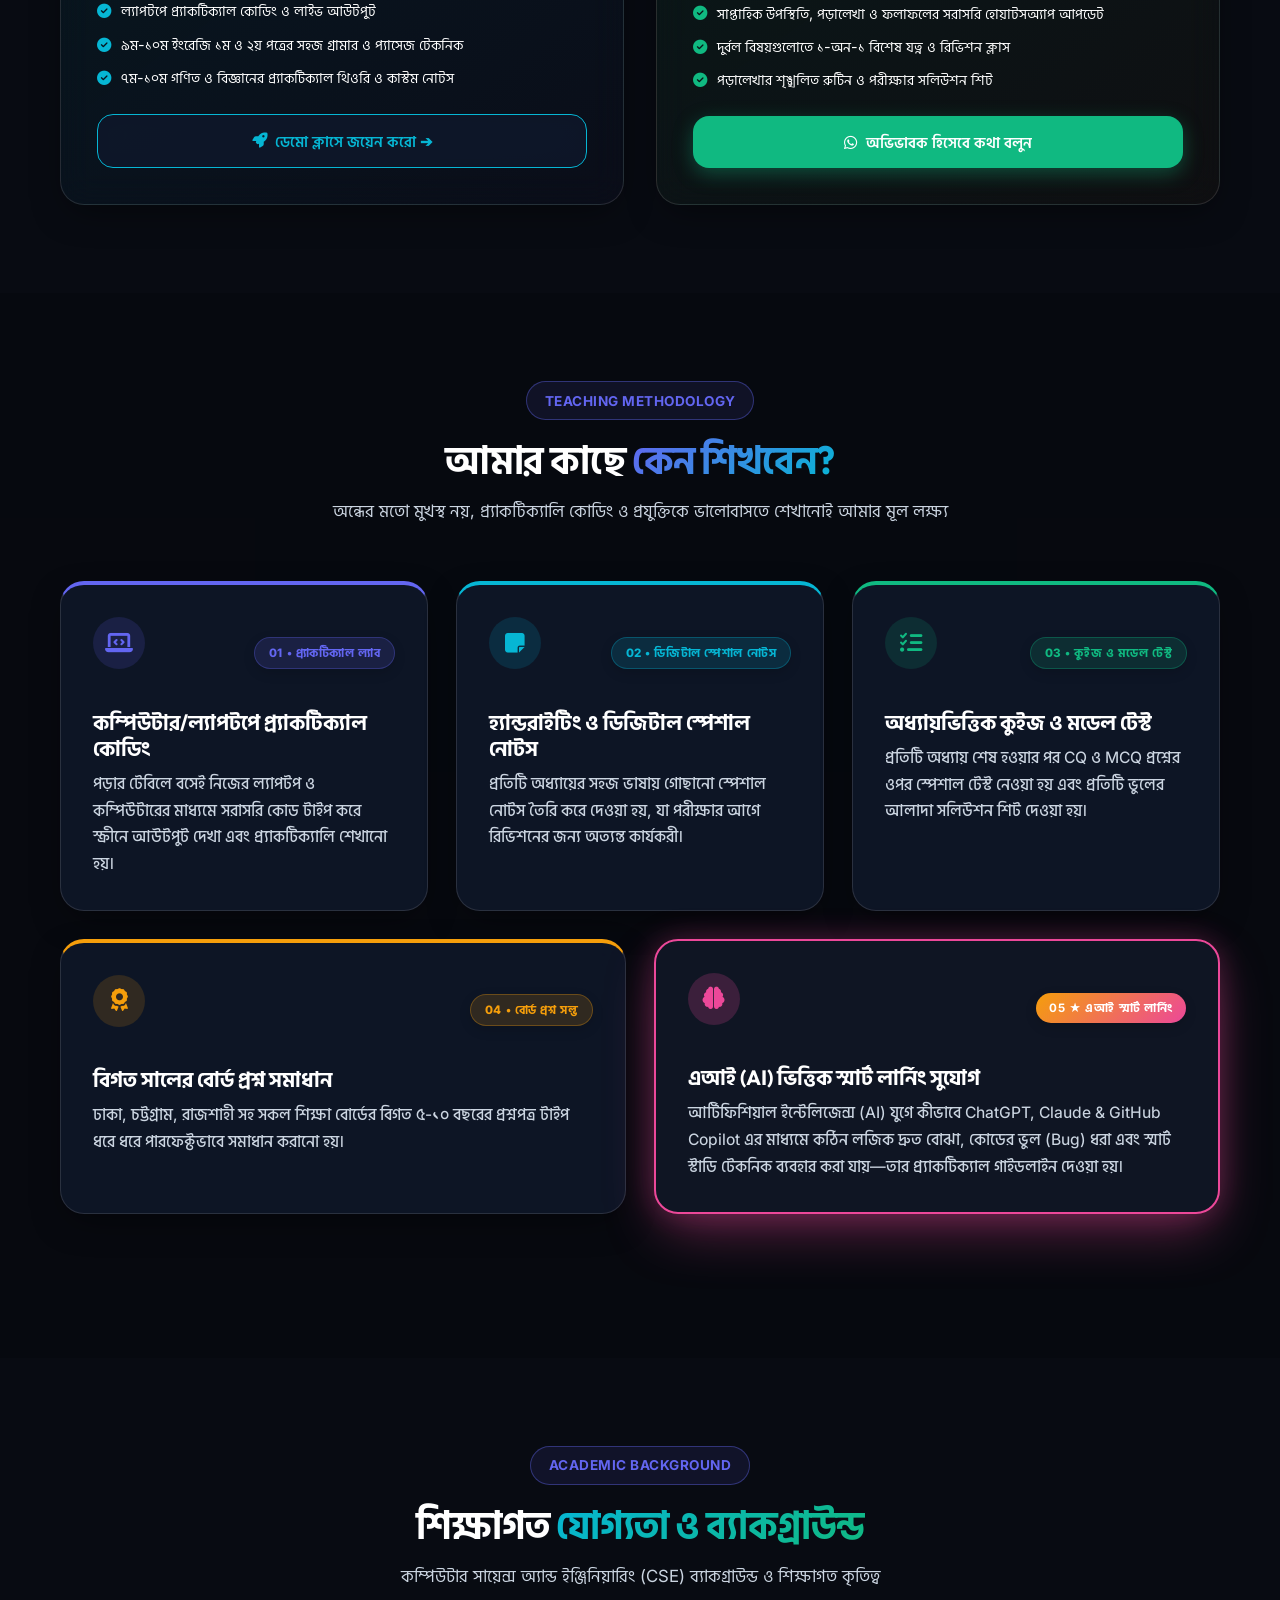
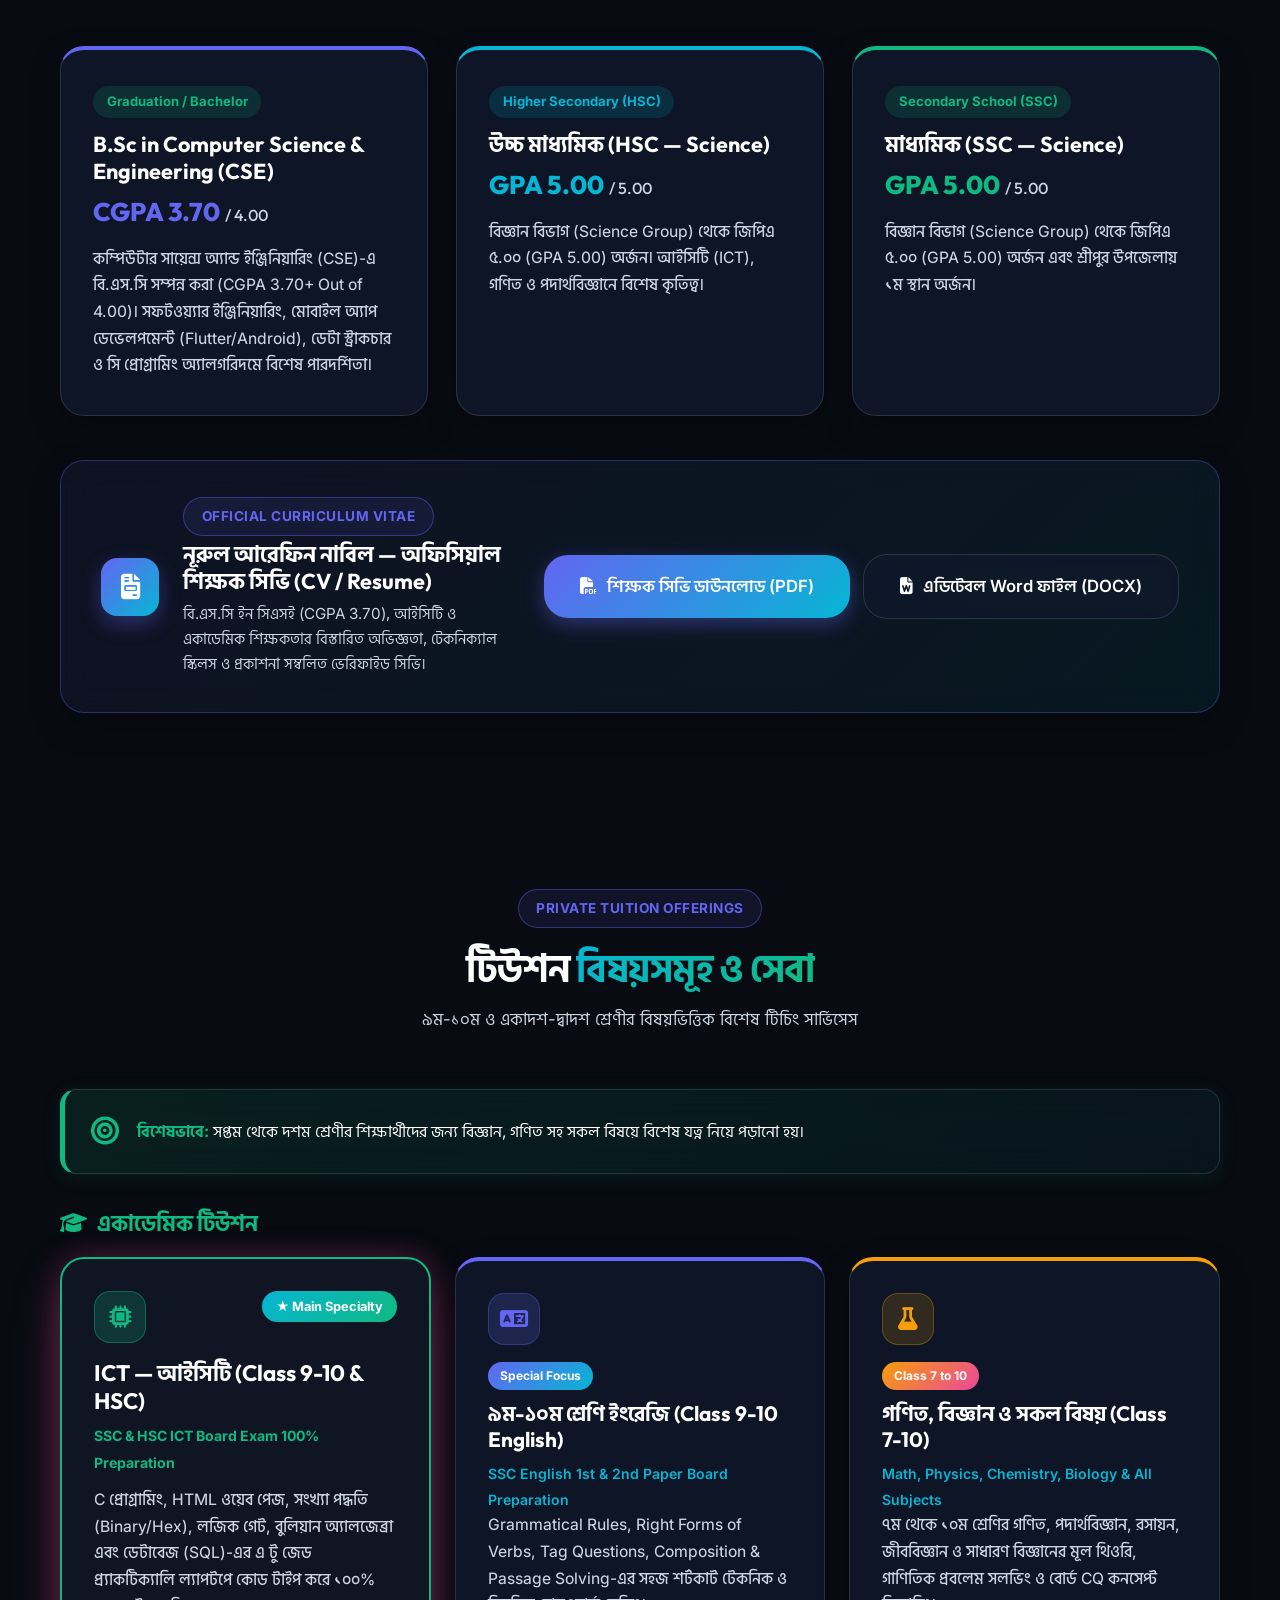
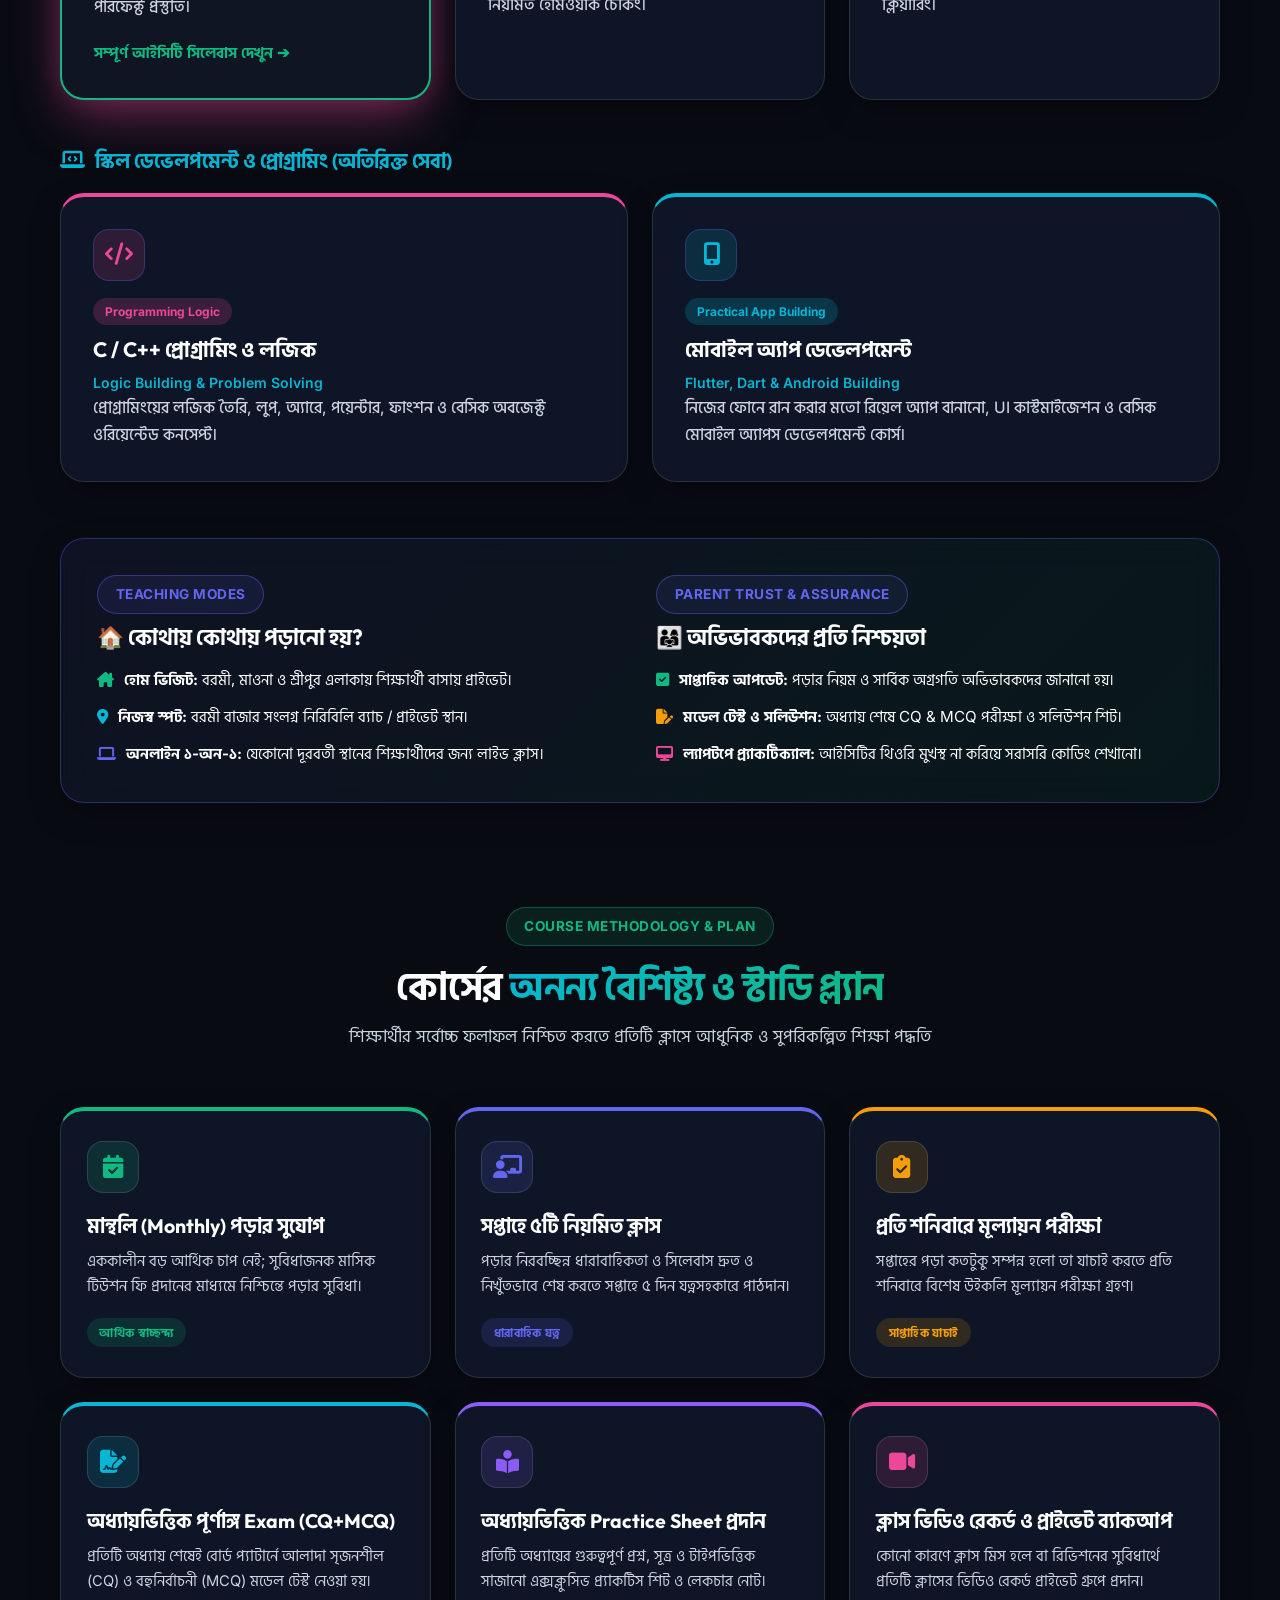
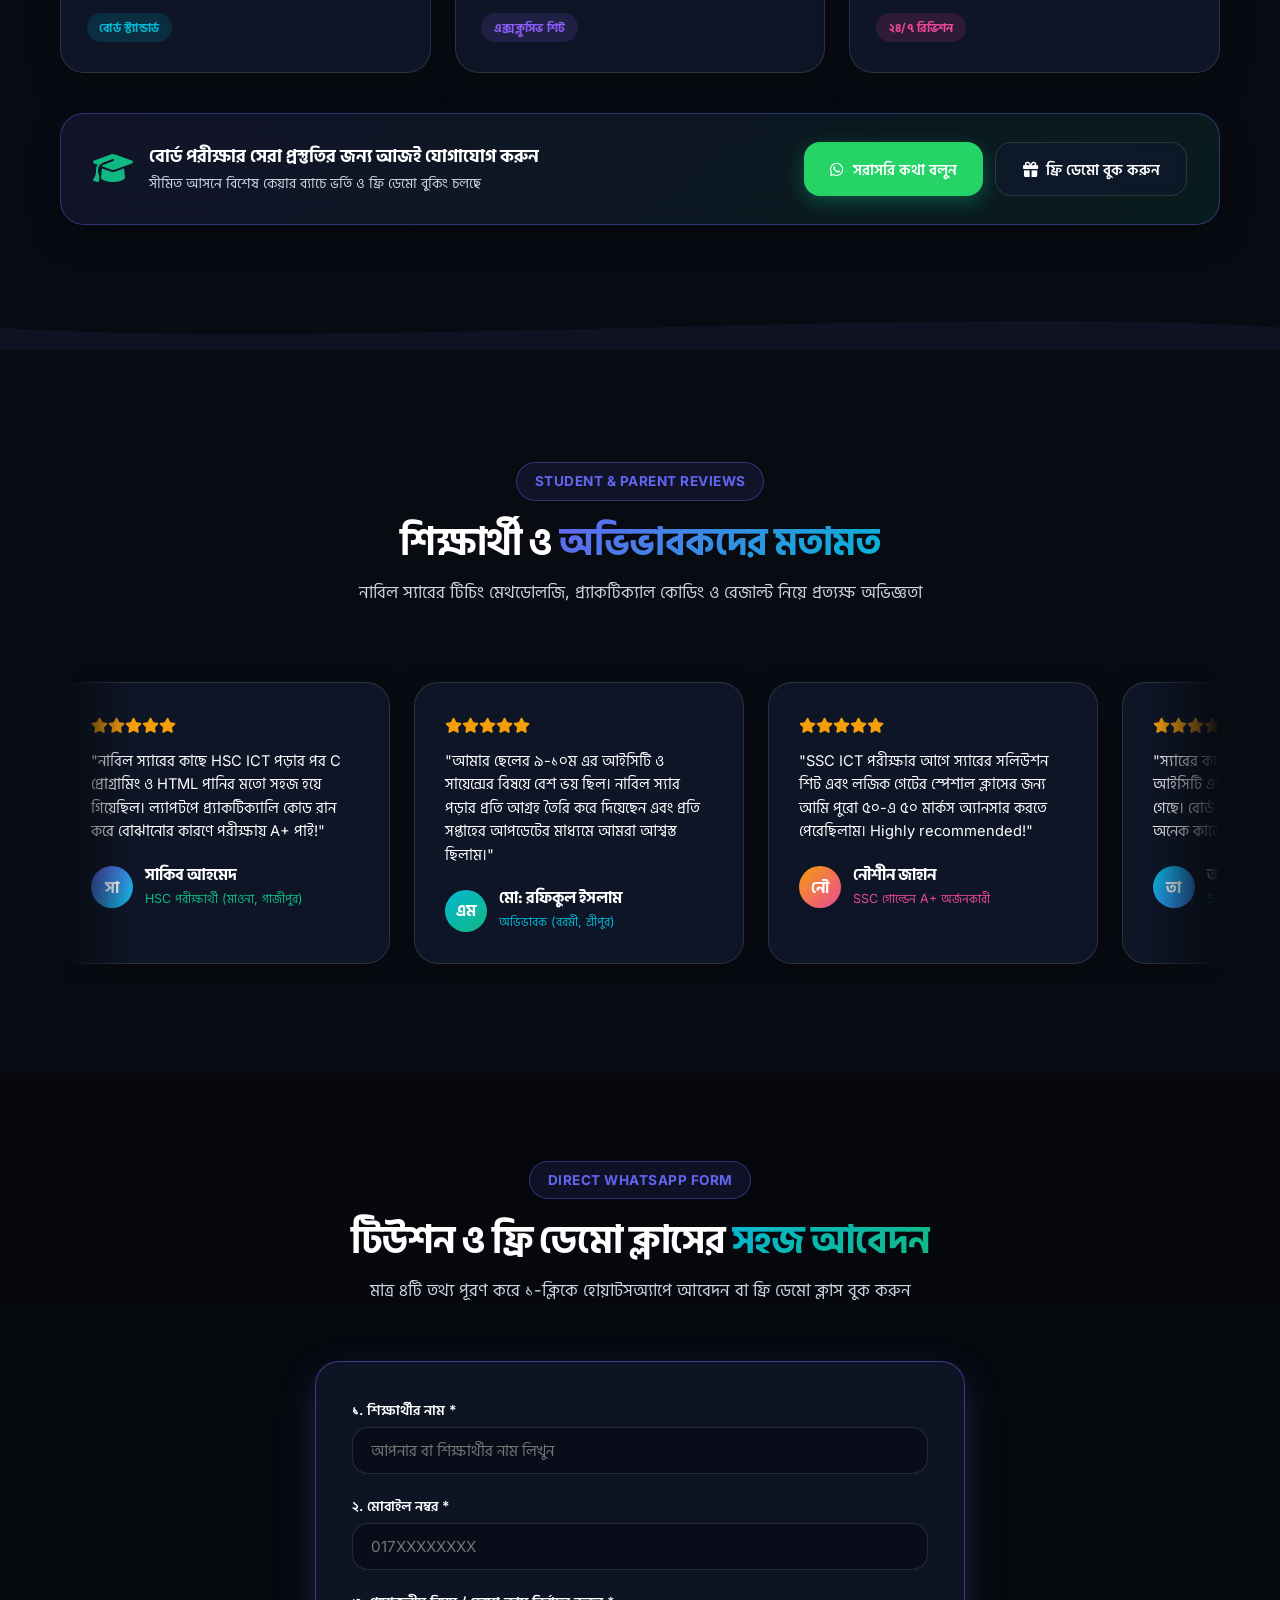
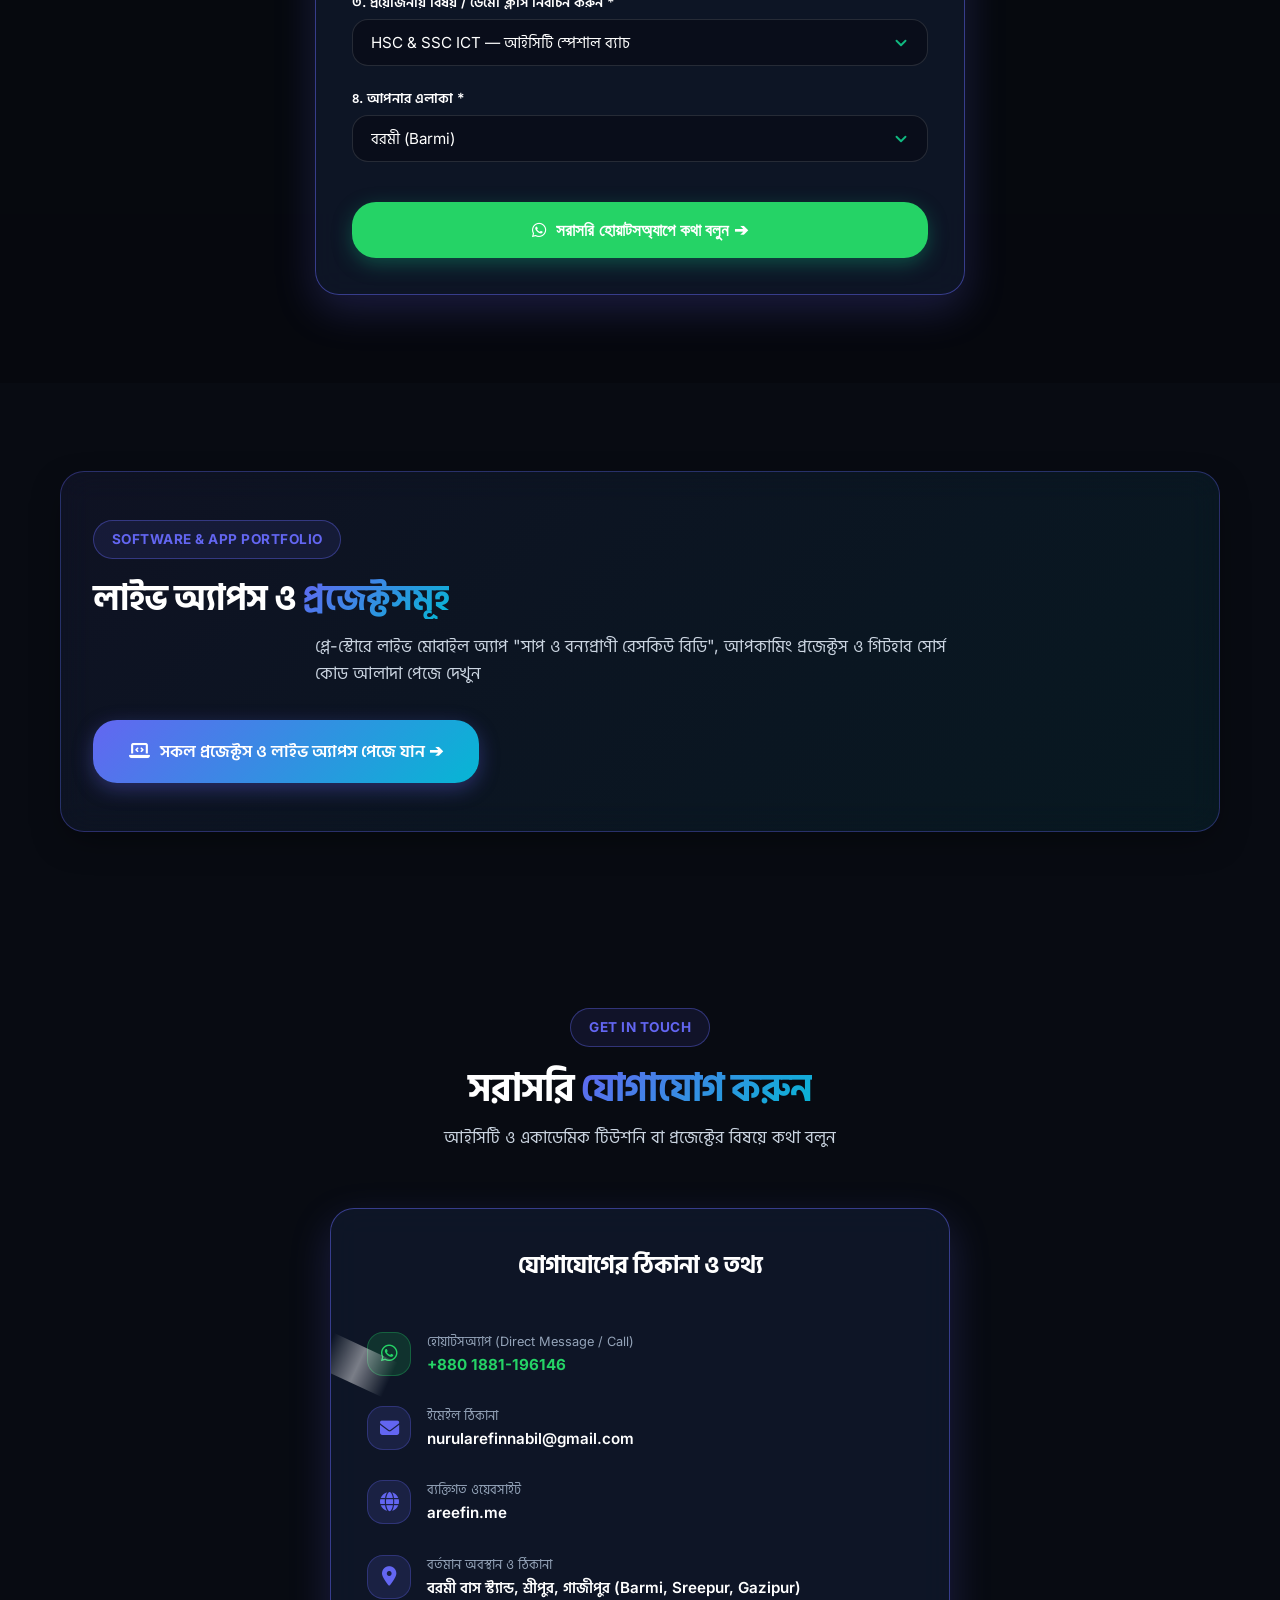
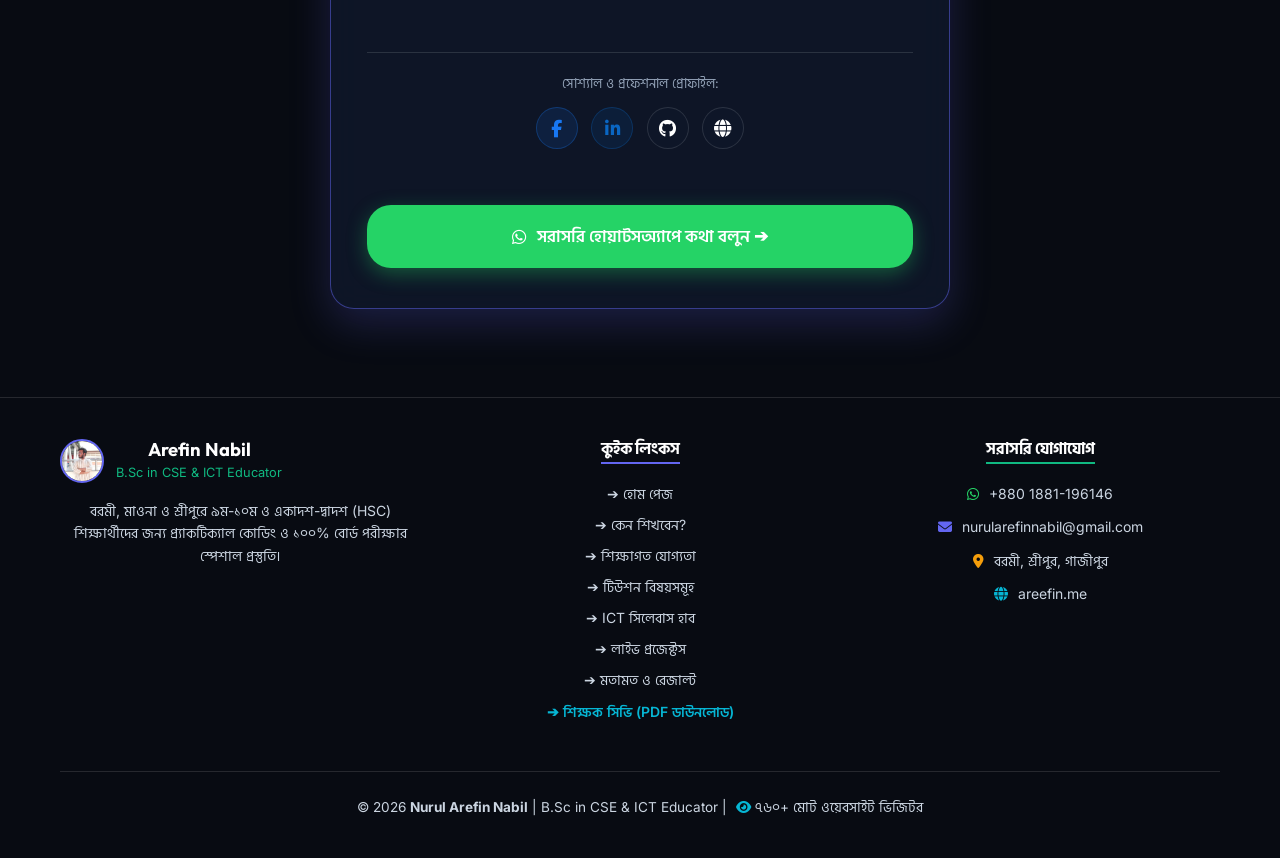
==== commit 002f0c1c: "ui update" ====
--- a/index.html
+++ b/index.html
@@ -42,7 +42,7 @@
     <link rel="stylesheet" href="https://cdnjs.cloudflare.com/ajax/libs/font-awesome/6.5.1/css/all.min.css">
 
     <!-- Core Stylesheet -->
-    <link rel="stylesheet" href="styles.css?v=1.3">
+    <link rel="stylesheet" href="styles.css?v=1.4">
 </head>
 
 <body>
@@ -85,10 +85,13 @@
     <header class="navbar">
         <div class="container nav-container">
             <a href="index.html#home" class="brand-logo">
-                <img src="profile.jpg" alt="Nurul Arefin Nabil Profile Image" class="brand-avatar">
+                <div class="brand-avatar-wrapper">
+                    <img src="profile.jpg" alt="Nurul Arefin Nabil Profile Image" class="brand-avatar">
+                    <span class="brand-status-dot" title="Active Educator"></span>
+                </div>
                 <div class="brand-info">
                     <span class="brand-name">Arefin Nabil</span>
-                    <span class="brand-subtitle" data-i18n="brandSubtitle">ICT & CSE Educator</span>
+                    <span class="brand-subtitle"><span class="brand-subtitle-dot"></span> <span data-i18n="brandSubtitle">ICT & CSE Educator</span></span>
                 </div>
             </a>
 
@@ -103,6 +106,12 @@
                 <a href="index.html#testimonials" class="nav-link" data-i18n="navReviews">মতামত ও রেজাল্ট</a>
                 <a href="index.html#contact" class="nav-link" data-i18n="navContact">যোগাযোগ</a>
 
+                <!-- Mobile Menu Download CV Card -->
+                <a href="CV_Nurul_Arefin_Nabil_ICT_teacher.pdf" download="CV_Nurul_Arefin_Nabil_ICT_Lecturer.pdf" target="_blank"
+                    class="mobile-cv-card-btn" data-i18n="navDownloadCv">
+                    <i class="fa-solid fa-file-arrow-down"></i> সিভি ডাউনলোড (PDF)
+                </a>
+
                 <!-- Mobile Menu Quick Settings Bar -->
                 <div class="mobile-nav-settings">
                     <button class="lang-toggle-btn lang-toggle-action" title="Language Switcher (BN / EN)">
@@ -120,6 +129,12 @@
             </nav>
 
             <div class="nav-actions">
+                <!-- Download CV Action Button -->
+                <a href="CV_Nurul_Arefin_Nabil_ICT_teacher.pdf" download="CV_Nurul_Arefin_Nabil_ICT_Lecturer.pdf" target="_blank"
+                    class="btn btn-cv-download nav-cv-btn" title="Download Official CV (PDF)" data-i18n="navDownloadCv">
+                    <i class="fa-solid fa-file-arrow-down"></i> <span class="cv-btn-text">Download CV</span>
+                </a>
+
                 <!-- Language Switcher Button (BN <-> EN) -->
                 <button class="lang-toggle-btn lang-toggle-action" title="Language Switcher (BN / EN)">
                     <i class="fa-solid fa-language"></i> <span class="langText">EN</span>
@@ -141,6 +156,9 @@
             </div>
         </div>
     </header>
+
+    <!-- Mobile Drawer Backdrop Overlay -->
+    <div class="nav-backdrop" id="navBackdrop"></div>
 
     <!-- ==========================================================================
          Hero Section — Student & Parent Attracting Focus
@@ -179,6 +197,10 @@
                         style="border: 1.5px solid #25D366; color: #25D366; background: rgba(37, 211, 102, 0.1);" data-i18n="heroBtnWa">
                         <i class="fa-brands fa-whatsapp"></i> হোয়াটসঅ্যাপে মেসেজ
                     </a>
+                    <a href="CV_Nurul_Arefin_Nabil_ICT_teacher.pdf" download="CV_Nurul_Arefin_Nabil_ICT_Lecturer.pdf" target="_blank"
+                        class="btn btn-hero-cv btn-lg" data-i18n="heroBtnCv">
+                        <i class="fa-solid fa-file-arrow-down"></i> শিক্ষক সিভি ডাউনলোড (PDF)
+                    </a>
                 </div>
 
                 <!-- Quick Stats -->
@@ -504,6 +526,37 @@
                         বিজ্ঞান বিভাগ (Science Group) থেকে জিপিএ ৫.০০ (GPA 5.00) অর্জন এবং শ্রীপুর উপজেলায় ১ম স্থান
                         অর্জন।
                     </p>
+                </div>
+            </div>
+
+            <!-- Verified Official Teacher CV Showcase Banner -->
+            <div class="glass-card cv-download-card reveal-up"
+                style="margin-top: 2.75rem; padding: 2.25rem 2.5rem; border-color: rgba(99, 102, 241, 0.35); background: linear-gradient(135deg, rgba(99, 102, 241, 0.08) 0%, rgba(6, 182, 212, 0.08) 100%);">
+                <div class="cv-card-content"
+                    style="display: flex; align-items: center; justify-content: space-between; gap: 2rem; flex-wrap: wrap;">
+                    <div class="cv-card-info" style="display: flex; align-items: center; gap: 1.5rem; flex: 1; min-width: 280px;">
+                        <div class="cv-icon-badge"
+                            style="width: 58px; height: 58px; border-radius: var(--radius-md); background: linear-gradient(135deg, #6366f1 0%, #06b6d4 100%); display: flex; align-items: center; justify-content: center; color: #fff; font-size: 1.6rem; box-shadow: 0 8px 20px rgba(99, 102, 241, 0.35); flex-shrink: 0;">
+                            <i class="fa-solid fa-file-invoice"></i>
+                        </div>
+                        <div>
+                            <span class="section-tag" style="margin-bottom: 0.35rem;" data-i18n="eduCvTag">Official Curriculum Vitae</span>
+                            <h3 style="font-size: 1.35rem; margin-bottom: 0.35rem;" data-i18n="eduCvCardTitle">নূরুল আরেফিন নাবিল — অফিসিয়াল শিক্ষক সিভি (CV)</h3>
+                            <p style="color: var(--text-muted); font-size: 0.95rem; margin: 0; max-width: 680px;" data-i18n="eduCvCardDesc">
+                                বি.এস.সি ইন সিএসই (CGPA 3.70), আইসিটি ও একাডেমিক শিক্ষকতার বিস্তারিত অভিজ্ঞতা, টেকনিক্যাল স্কিলস ও প্রকাশনা সম্বলিত ভেরিফাইড সিভি।
+                            </p>
+                        </div>
+                    </div>
+                    <div class="cv-card-actions" style="display: flex; align-items: center; gap: 0.85rem; flex-wrap: wrap;">
+                        <a href="CV_Nurul_Arefin_Nabil_ICT_teacher.pdf" download="CV_Nurul_Arefin_Nabil_ICT_Lecturer.pdf" target="_blank"
+                            class="btn btn-primary btn-lg" style="box-shadow: 0 6px 20px rgba(99, 102, 241, 0.4);" data-i18n="eduDownloadCvBtn">
+                            <i class="fa-solid fa-file-pdf"></i> শিক্ষক সিভি ডাউনলোড (PDF)
+                        </a>
+                        <a href="CV_Nurul_Arefin_Nabil_ICT_Lecturer.docx" download="CV_Nurul_Arefin_Nabil_ICT_Lecturer.docx" target="_blank"
+                            class="btn btn-secondary btn-lg" title="Download Word Format" data-i18n="eduDownloadDocxBtn">
+                            <i class="fa-solid fa-file-word" style="color: #3b82f6;"></i> Word (DOCX)
+                        </a>
+                    </div>
                 </div>
             </div>
         </div>
@@ -1383,6 +1436,7 @@
                         <li><a href="syllabus.html" style="color: var(--text-muted); text-decoration: none;" data-i18n="fLinkSyllabus">➔ ICT সিলেবাস হাব</a></li>
                         <li><a href="projects.html" style="color: var(--text-muted); text-decoration: none;" data-i18n="fLinkProjects">➔ লাইভ প্রজেক্টস</a></li>
                         <li><a href="index.html#testimonials" style="color: var(--text-muted); text-decoration: none;" data-i18n="fLinkReviews">➔ মতামত ও রেজাল্ট</a></li>
+                        <li><a href="CV_Nurul_Arefin_Nabil_ICT_teacher.pdf" download="CV_Nurul_Arefin_Nabil_ICT_Lecturer.pdf" target="_blank" style="color: var(--secondary); text-decoration: none; font-weight: 600;" data-i18n="fLinkCv">➔ শিক্ষক সিভি (PDF ডাউনলোড)</a></li>
                     </ul>
                 </div>
 
--- a/styles.css
+++ b/styles.css
@@ -523,7 +523,7 @@
 }
 
 /* ==========================================================================
-   Header & Navbar Navigation (Brand Name Line-Break Fix Guarantee)
+   Header & Navbar Navigation (Enhanced Aesthetics & Download CV Feature)
    ========================================================================== */
 .navbar {
     position: fixed;
@@ -531,21 +531,30 @@
     left: 0;
     width: 100%;
     z-index: 1000;
-    padding: 1rem 0;
-    transition: var(--trans-normal);
+    padding: 0.95rem 0;
+    transition: all 0.35s cubic-bezier(0.4, 0, 0.2, 1);
+    background: rgba(8, 11, 18, 0.72);
+    backdrop-filter: blur(20px) saturate(180%);
+    -webkit-backdrop-filter: blur(20px) saturate(180%);
+    border-bottom: 1px solid rgba(255, 255, 255, 0.08);
 }
 
 .navbar.scrolled {
-    padding: 0.75rem 0;
-    background: rgba(8, 11, 18, 0.92);
-    backdrop-filter: blur(20px);
-    -webkit-backdrop-filter: blur(20px);
-    border-bottom: 1px solid var(--border-color);
+    padding: 0.65rem 0;
+    background: rgba(8, 11, 18, 0.94);
+    border-bottom: 1px solid rgba(99, 102, 241, 0.25);
+    box-shadow: 0 10px 30px -10px rgba(0, 0, 0, 0.7), 0 0 20px rgba(99, 102, 241, 0.12);
+}
+
+[data-theme="light"] .navbar {
+    background: rgba(255, 255, 255, 0.82);
+    border-bottom: 1px solid rgba(99, 102, 241, 0.12);
 }
 
 [data-theme="light"] .navbar.scrolled {
     background: rgba(255, 255, 255, 0.96);
     border-bottom: 1px solid #e2e8f0;
+    box-shadow: 0 10px 30px -10px rgba(99, 102, 241, 0.1), 0 2px 8px rgba(0, 0, 0, 0.04);
 }
 
 .nav-container {
@@ -556,12 +565,268 @@
     width: 100%;
 }
 
+.brand-logo {
+    display: flex;
+    align-items: center;
+    gap: 0.85rem;
+    font-family: var(--font-heading);
+    text-decoration: none;
+    flex-shrink: 0;
+}
+
+.brand-avatar-wrapper {
+    position: relative;
+    display: inline-block;
+    flex-shrink: 0;
+}
+
+.brand-avatar {
+    width: 44px;
+    height: 44px;
+    border-radius: 50%;
+    object-fit: cover;
+    border: 2px solid var(--primary);
+    box-shadow: 0 0 15px rgba(99, 102, 241, 0.35);
+    transition: var(--trans-spring);
+    display: block;
+}
+
+.brand-status-dot {
+    position: absolute;
+    bottom: 1px;
+    right: 1px;
+    width: 11px;
+    height: 11px;
+    background: #10b981;
+    border: 2px solid var(--bg-dark);
+    border-radius: 50%;
+    box-shadow: 0 0 8px #10b981;
+    animation: pulse 2s infinite;
+}
+
+[data-theme="light"] .brand-status-dot {
+    border-color: #ffffff;
+}
+
+.brand-logo:hover .brand-avatar {
+    transform: scale(1.08) rotate(3deg);
+    border-color: var(--secondary);
+    box-shadow: 0 0 20px rgba(6, 182, 212, 0.5);
+}
+
+.brand-info {
+    display: flex;
+    flex-direction: column;
+    justify-content: center;
+}
+
+/* User Explicit Requirement: Arefin Nabil MUST be strictly on 1 SINGLE line everywhere */
+.brand-name {
+    font-size: 1.18rem;
+    font-weight: 800;
+    line-height: 1.15;
+    white-space: nowrap !important;
+    word-break: keep-all !important;
+    letter-spacing: -0.2px;
+    color: var(--text-main);
+    transition: color 0.3s ease;
+}
+
+.brand-logo:hover .brand-name {
+    color: #ffffff;
+    text-shadow: 0 0 12px rgba(99, 102, 241, 0.5);
+}
+
+[data-theme="light"] .brand-logo:hover .brand-name {
+    color: var(--primary);
+    text-shadow: none;
+}
+
+.brand-subtitle {
+    font-size: 0.725rem;
+    color: var(--secondary);
+    font-weight: 600;
+    letter-spacing: 0.4px;
+    white-space: nowrap !important;
+    display: flex;
+    align-items: center;
+    gap: 0.3rem;
+}
+
+.brand-subtitle-dot {
+    width: 5px;
+    height: 5px;
+    border-radius: 50%;
+    background: var(--accent);
+    display: inline-block;
+}
+
+.nav-menu {
+    display: flex;
+    align-items: center;
+    gap: 0.35rem;
+    list-style: none;
+    margin: 0;
+    padding: 0;
+}
+
+.nav-link {
+    font-size: 0.885rem;
+    font-weight: 500;
+    color: var(--text-muted);
+    transition: all 0.25s cubic-bezier(0.4, 0, 0.2, 1);
+    position: relative;
+    white-space: nowrap;
+    text-decoration: none;
+    padding: 0.42rem 0.72rem;
+    border-radius: var(--radius-full);
+}
+
+.nav-link:hover {
+    color: #ffffff;
+    background: rgba(99, 102, 241, 0.12);
+    transform: translateY(-1px);
+}
+
+.nav-link.active {
+    color: #ffffff !important;
+    background: linear-gradient(135deg, rgba(99, 102, 241, 0.25) 0%, rgba(6, 182, 212, 0.18) 100%);
+    box-shadow: inset 0 0 0 1px rgba(99, 102, 241, 0.45), 0 4px 15px rgba(99, 102, 241, 0.2);
+    font-weight: 600;
+}
+
+[data-theme="light"] .nav-link {
+    color: var(--text-muted);
+}
+
+[data-theme="light"] .nav-link:hover {
+    color: var(--primary);
+    background: rgba(99, 102, 241, 0.08);
+}
+
+[data-theme="light"] .nav-link.active {
+    color: var(--primary) !important;
+    background: rgba(99, 102, 241, 0.12);
+    box-shadow: inset 0 0 0 1px rgba(99, 102, 241, 0.3);
+}
+
 .nav-actions {
     display: flex !important;
     align-items: center !important;
-    gap: 0.75rem !important;
+    gap: 0.6rem !important;
     flex-wrap: nowrap !important;
     flex-shrink: 0 !important;
+}
+
+/* Sleek Download CV Button in Navbar */
+.nav-cv-btn {
+    display: inline-flex;
+    align-items: center;
+    gap: 0.45rem;
+    padding: 0.5rem 1rem;
+    font-size: 0.835rem;
+    font-weight: 700;
+    border-radius: var(--radius-full);
+    background: linear-gradient(135deg, rgba(99, 102, 241, 0.22) 0%, rgba(6, 182, 212, 0.18) 100%);
+    border: 1px solid rgba(99, 102, 241, 0.45);
+    color: #ffffff !important;
+    text-decoration: none;
+    transition: var(--trans-spring);
+    box-shadow: 0 4px 15px rgba(99, 102, 241, 0.2);
+    flex-shrink: 0;
+    position: relative;
+    overflow: hidden;
+}
+
+.nav-cv-btn::before {
+    content: '';
+    position: absolute;
+    top: 0;
+    left: -100%;
+    width: 100%;
+    height: 100%;
+    background: linear-gradient(90deg, transparent, rgba(255, 255, 255, 0.25), transparent);
+    transition: left 0.6s ease;
+}
+
+.nav-cv-btn:hover::before {
+    left: 100%;
+}
+
+.nav-cv-btn:hover {
+    transform: translateY(-2px) scale(1.03);
+    background: linear-gradient(135deg, #6366f1 0%, #06b6d4 100%);
+    border-color: #6366f1;
+    color: #ffffff !important;
+    box-shadow: 0 8px 25px rgba(99, 102, 241, 0.5);
+}
+
+.nav-cv-btn i {
+    color: var(--secondary);
+    transition: transform 0.3s ease, color 0.3s ease;
+}
+
+.nav-cv-btn:hover i {
+    color: #ffffff;
+    transform: translateY(2px);
+}
+
+[data-theme="light"] .nav-cv-btn {
+    background: rgba(99, 102, 241, 0.1);
+    border-color: rgba(99, 102, 241, 0.35);
+    color: var(--primary) !important;
+    box-shadow: 0 4px 12px rgba(99, 102, 241, 0.12);
+}
+
+[data-theme="light"] .nav-cv-btn:hover {
+    background: linear-gradient(135deg, #6366f1 0%, #06b6d4 100%);
+    color: #ffffff !important;
+    box-shadow: 0 8px 22px rgba(99, 102, 241, 0.35);
+}
+
+[data-theme="light"] .nav-cv-btn:hover i {
+    color: #ffffff;
+}
+
+.theme-toggle-btn, .lang-toggle-btn {
+    height: 38px;
+    border-radius: var(--radius-md);
+    border: 1px solid var(--border-color);
+    background: var(--bg-card);
+    color: var(--text-main);
+    display: flex;
+    align-items: center;
+    justify-content: center;
+    cursor: pointer;
+    transition: var(--trans-spring);
+    padding: 0 0.8rem;
+    font-weight: 700;
+    font-size: 0.825rem;
+    gap: 0.35rem;
+    flex-shrink: 0;
+}
+
+.theme-toggle-btn {
+    width: 38px;
+    border-radius: 50%;
+    padding: 0;
+}
+
+.theme-toggle-btn:hover, .lang-toggle-btn:hover {
+    border-color: var(--primary);
+    color: var(--primary);
+    transform: scale(1.08);
+    box-shadow: var(--shadow-glow);
+}
+
+.theme-toggle-btn:active {
+    transform: scale(0.95) rotate(180deg);
+}
+
+.nav-whatsapp-btn {
+    padding: 0.5rem 1.15rem;
+    font-size: 0.84rem;
+    font-weight: 700;
 }
 
 .mobile-toggle {
@@ -586,6 +851,89 @@
     }
 }
 
+/* Backdrop Overlay for Mobile Drawer */
+.nav-backdrop {
+    position: fixed;
+    top: 0;
+    left: 0;
+    width: 100vw;
+    height: 100vh;
+    background: rgba(0, 0, 0, 0.65);
+    backdrop-filter: blur(6px);
+    -webkit-backdrop-filter: blur(6px);
+    z-index: 998;
+    opacity: 0;
+    pointer-events: none;
+    transition: opacity 0.35s ease;
+}
+
+.nav-backdrop.active {
+    opacity: 1;
+    pointer-events: auto;
+}
+
+body.menu-open {
+    overflow: hidden;
+}
+
+/* Hero Download CV Button */
+.btn-hero-cv {
+    border: 1.5px solid rgba(99, 102, 241, 0.45) !important;
+    color: var(--text-main) !important;
+    background: rgba(99, 102, 241, 0.12) !important;
+    backdrop-filter: blur(10px);
+    box-shadow: 0 6px 20px rgba(99, 102, 241, 0.2);
+    display: inline-flex;
+    align-items: center;
+    gap: 0.6rem;
+}
+
+.btn-hero-cv:hover {
+    background: linear-gradient(135deg, rgba(99, 102, 241, 0.3) 0%, rgba(6, 182, 212, 0.25) 100%) !important;
+    border-color: var(--secondary) !important;
+    color: #ffffff !important;
+    transform: translateY(-3px) scale(1.02);
+    box-shadow: 0 10px 30px rgba(99, 102, 241, 0.4);
+}
+
+.btn-hero-cv i {
+    color: var(--secondary);
+    transition: transform 0.3s ease;
+}
+
+.btn-hero-cv:hover i {
+    transform: translateY(3px);
+    color: #ffffff;
+}
+
+[data-theme="light"] .btn-hero-cv {
+    background: rgba(99, 102, 241, 0.08) !important;
+    border-color: rgba(99, 102, 241, 0.35) !important;
+    color: var(--primary) !important;
+}
+
+[data-theme="light"] .btn-hero-cv:hover {
+    color: #ffffff !important;
+    background: linear-gradient(135deg, #6366f1 0%, #06b6d4 100%) !important;
+}
+
+/* Education Section CV Highlight Banner */
+.cv-download-card {
+    transition: var(--trans-spring);
+    position: relative;
+    overflow: hidden;
+}
+
+.cv-download-card:hover {
+    transform: translateY(-5px);
+    border-color: var(--primary) !important;
+    box-shadow: 0 20px 45px rgba(99, 102, 241, 0.25);
+}
+
+.mobile-cv-card-btn {
+    display: none;
+}
+
 /* Universal Top Header & Hero Clearance Fix (prevents fixed navbar overlap on ALL pages) */
 .hero,
 .page-banner {
@@ -610,139 +958,6 @@
         padding-top: 3rem !important;
         padding-bottom: 2.25rem !important;
     }
-}
-
-.brand-logo {
-    display: flex;
-    align-items: center;
-    gap: 0.75rem;
-    font-family: var(--font-heading);
-    text-decoration: none;
-    flex-shrink: 0;
-}
-
-.brand-avatar {
-    width: 44px;
-    height: 44px;
-    border-radius: 50%;
-    object-fit: cover;
-    border: 2px solid var(--primary);
-    box-shadow: var(--shadow-glow);
-    transition: var(--trans-spring);
-    flex-shrink: 0;
-}
-
-.brand-logo:hover .brand-avatar {
-    transform: scale(1.08) rotate(4deg);
-}
-
-.brand-info {
-    display: flex;
-    flex-direction: column;
-    justify-content: center;
-}
-
-/* User Explicit Requirement: Arefin Nabil MUST be strictly on 1 SINGLE line everywhere */
-.brand-name {
-    font-size: 1.18rem;
-    font-weight: 800;
-    line-height: 1.15;
-    white-space: nowrap !important;
-    word-break: keep-all !important;
-    letter-spacing: -0.2px;
-    color: var(--text-main);
-}
-
-.brand-subtitle {
-    font-size: 0.725rem;
-    color: var(--secondary);
-    font-weight: 600;
-    letter-spacing: 0.4px;
-    white-space: nowrap !important;
-}
-
-.nav-menu {
-    display: flex;
-    align-items: center;
-    gap: 1.4rem;
-    list-style: none;
-}
-
-.nav-link {
-    font-size: 0.925rem;
-    font-weight: 500;
-    color: var(--text-muted);
-    transition: var(--trans-fast);
-    position: relative;
-    white-space: nowrap;
-}
-
-.nav-link:hover, .nav-link.active {
-    color: var(--text-main);
-}
-
-.nav-link::after {
-    content: '';
-    position: absolute;
-    bottom: -6px;
-    left: 0;
-    width: 0%;
-    height: 2px;
-    background: var(--grad-primary);
-    transition: var(--trans-fast);
-    border-radius: 2px;
-}
-
-.nav-link:hover::after, .nav-link.active::after {
-    width: 100%;
-}
-
-.nav-actions {
-    display: flex;
-    align-items: center;
-    gap: 0.65rem;
-    flex-shrink: 0;
-}
-
-.theme-toggle-btn, .lang-toggle-btn {
-    height: 40px;
-    border-radius: var(--radius-md);
-    border: 1px solid var(--border-color);
-    background: var(--bg-card);
-    color: var(--text-main);
-    display: flex;
-    align-items: center;
-    justify-content: center;
-    cursor: pointer;
-    transition: var(--trans-spring);
-    padding: 0 0.85rem;
-    font-weight: 700;
-    font-size: 0.85rem;
-    gap: 0.4rem;
-    flex-shrink: 0;
-}
-
-.theme-toggle-btn {
-    width: 40px;
-    border-radius: 50%;
-    padding: 0;
-}
-
-.theme-toggle-btn:hover, .lang-toggle-btn:hover {
-    border-color: var(--primary);
-    color: var(--primary);
-    transform: scale(1.08);
-    box-shadow: var(--shadow-glow);
-}
-
-.mobile-toggle {
-    display: none;
-    font-size: 1.4rem;
-    background: none;
-    border: none;
-    color: var(--text-main);
-    cursor: pointer;
-    padding: 0.4rem;
 }
 
 /* Ensure mobile menu elements are strictly hidden on desktop */
@@ -1922,6 +2137,10 @@
         border-radius: 50% !important;
     }
 
+    .nav-cv-btn {
+        display: none !important;
+    }
+
     .nav-whatsapp-btn {
         display: none !important;
     }
@@ -1952,18 +2171,18 @@
         width: 100%;
         height: calc(100vh - 66px);
         background: rgba(11, 15, 25, 0.98);
-        backdrop-filter: none !important;
-        -webkit-backdrop-filter: none !important;
+        backdrop-filter: blur(20px) !important;
+        -webkit-backdrop-filter: blur(20px) !important;
         flex-direction: column;
         justify-content: flex-start;
         align-items: center;
-        gap: 1.25rem;
-        transition: var(--trans-normal);
+        gap: 0.75rem;
+        transition: left 0.35s cubic-bezier(0.4, 0, 0.2, 1);
         z-index: 999;
-        padding: 2.25rem 1.5rem 3rem 1.5rem;
+        padding: 1.75rem 1.25rem 3rem 1.25rem;
         overflow-y: auto;
         border-top: 1px solid var(--border-color);
-        box-shadow: 0 20px 40px rgba(0, 0, 0, 0.4);
+        box-shadow: 0 20px 40px rgba(0, 0, 0, 0.5);
         will-change: left;
     }
 
@@ -1973,6 +2192,21 @@
         box-shadow: 0 20px 40px rgba(0, 0, 0, 0.08) !important;
     }
 
+    .nav-menu .nav-link {
+        font-size: 1rem;
+        width: 88%;
+        text-align: center;
+        padding: 0.6rem 1rem;
+        border-radius: var(--radius-md);
+        background: rgba(255, 255, 255, 0.03);
+        border: 1px solid rgba(255, 255, 255, 0.06);
+    }
+
+    [data-theme="light"] .nav-menu .nav-link {
+        background: #f8fafc;
+        border-color: #e2e8f0;
+    }
+
     .glass-card {
         backdrop-filter: none !important;
         -webkit-backdrop-filter: none !important;
@@ -1982,10 +2216,38 @@
         left: 0;
     }
 
+    .mobile-cv-card-btn {
+        display: inline-flex !important;
+        align-items: center;
+        justify-content: center;
+        gap: 0.65rem;
+        width: 88% !important;
+        padding: 0.85rem 1.25rem;
+        background: linear-gradient(135deg, rgba(99, 102, 241, 0.25) 0%, rgba(6, 182, 212, 0.2) 100%) !important;
+        border: 1.5px solid rgba(99, 102, 241, 0.5) !important;
+        border-radius: var(--radius-md);
+        color: #ffffff !important;
+        font-weight: 700;
+        font-size: 0.95rem;
+        text-decoration: none;
+        box-shadow: 0 6px 20px rgba(99, 102, 241, 0.25);
+        margin-top: 0.35rem;
+        transition: var(--trans-spring);
+    }
+
+    .mobile-cv-card-btn:active {
+        transform: scale(0.98);
+    }
+
+    [data-theme="light"] .mobile-cv-card-btn {
+        background: linear-gradient(135deg, rgba(99, 102, 241, 0.12) 0%, rgba(6, 182, 212, 0.1) 100%) !important;
+        color: var(--primary) !important;
+    }
+
     .mobile-menu-whatsapp {
         display: inline-flex !important;
-        width: 85% !important;
-        margin-top: 0.5rem;
+        width: 88% !important;
+        margin-top: 0.35rem;
     }
 
     .desktop-only-btn {
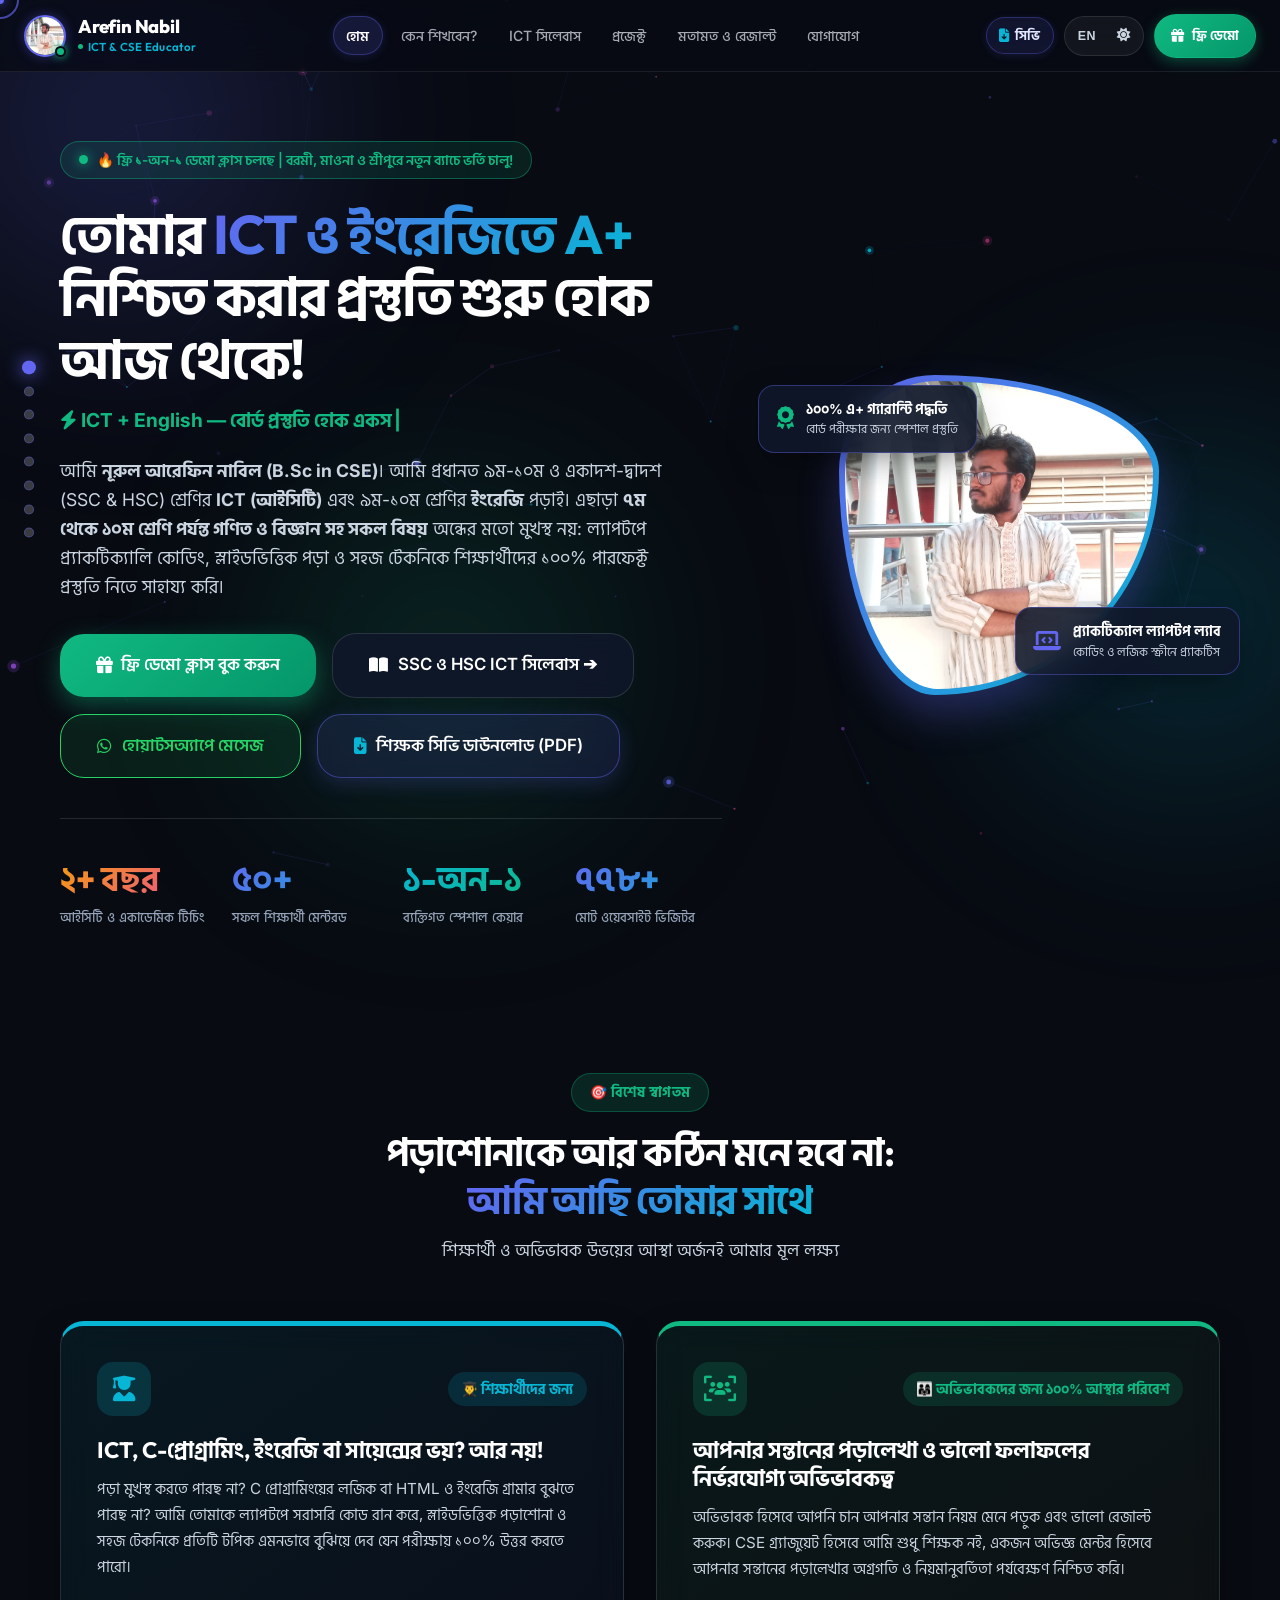
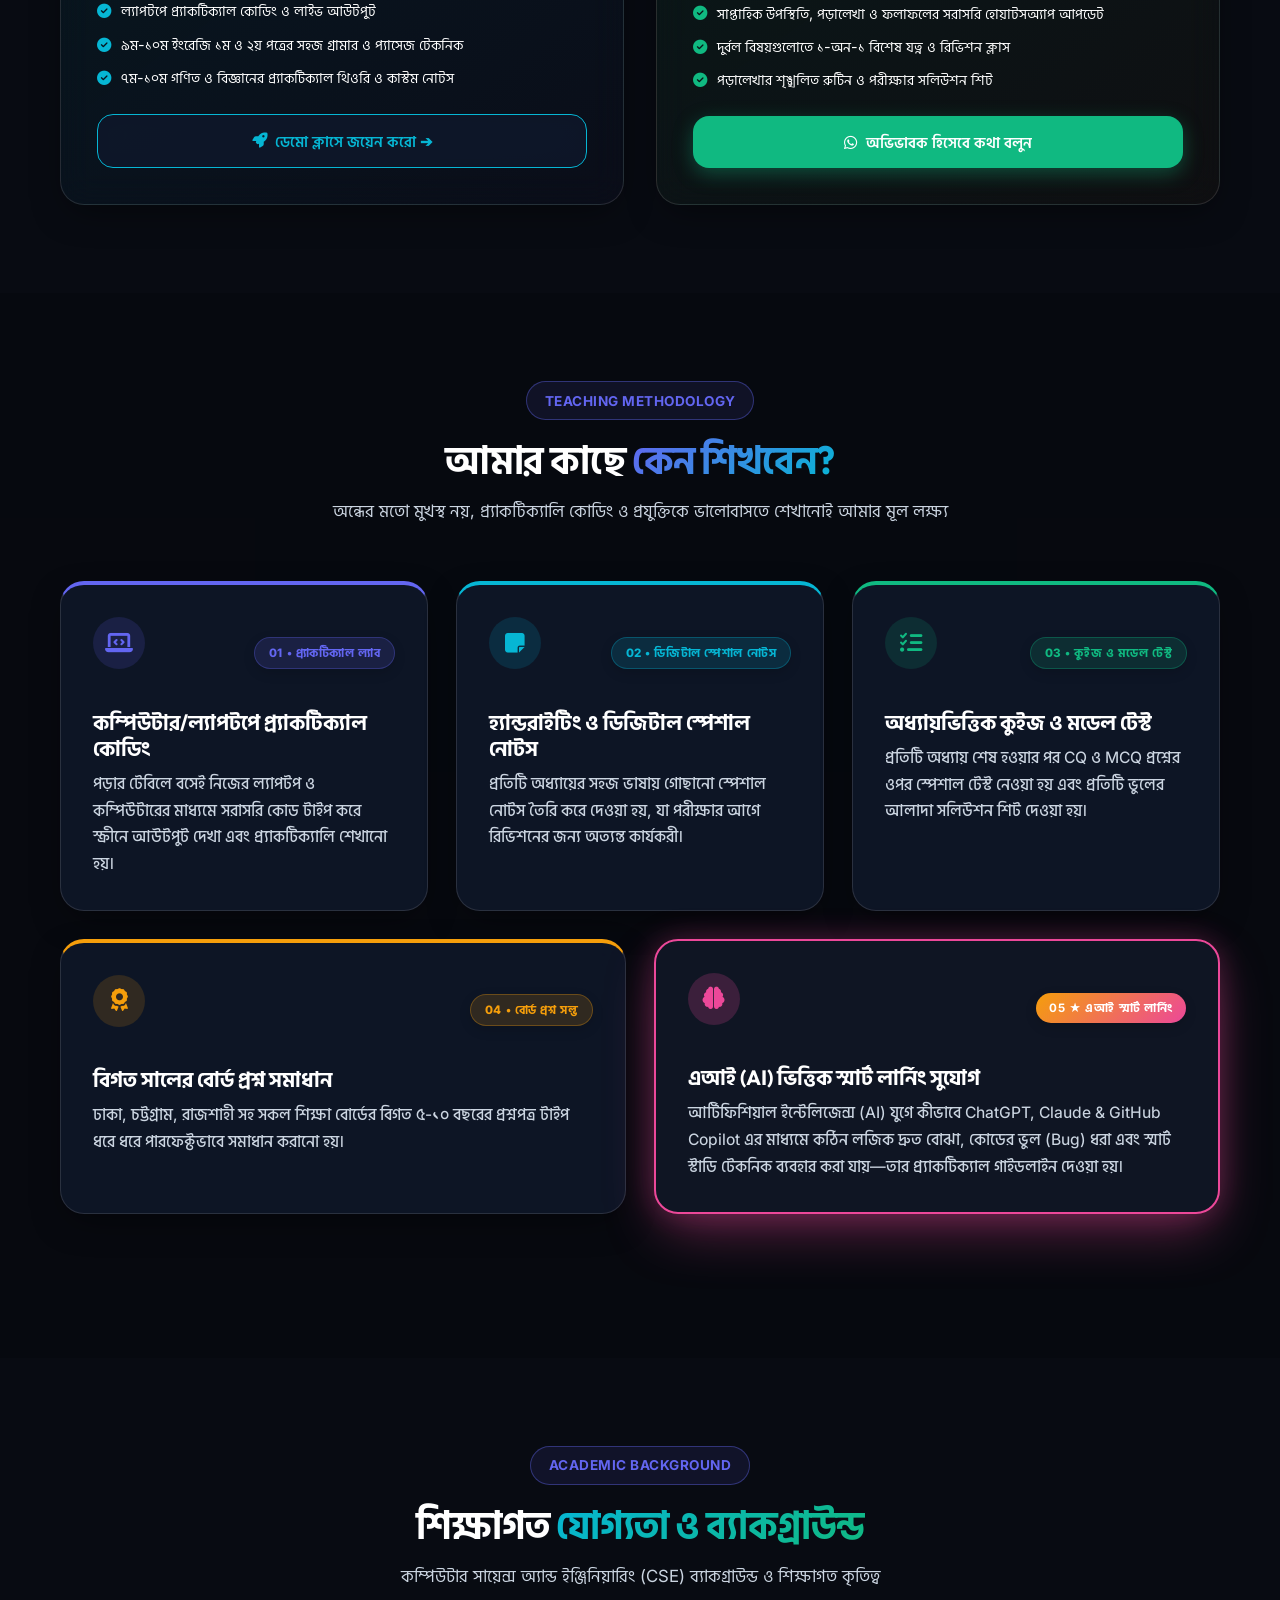
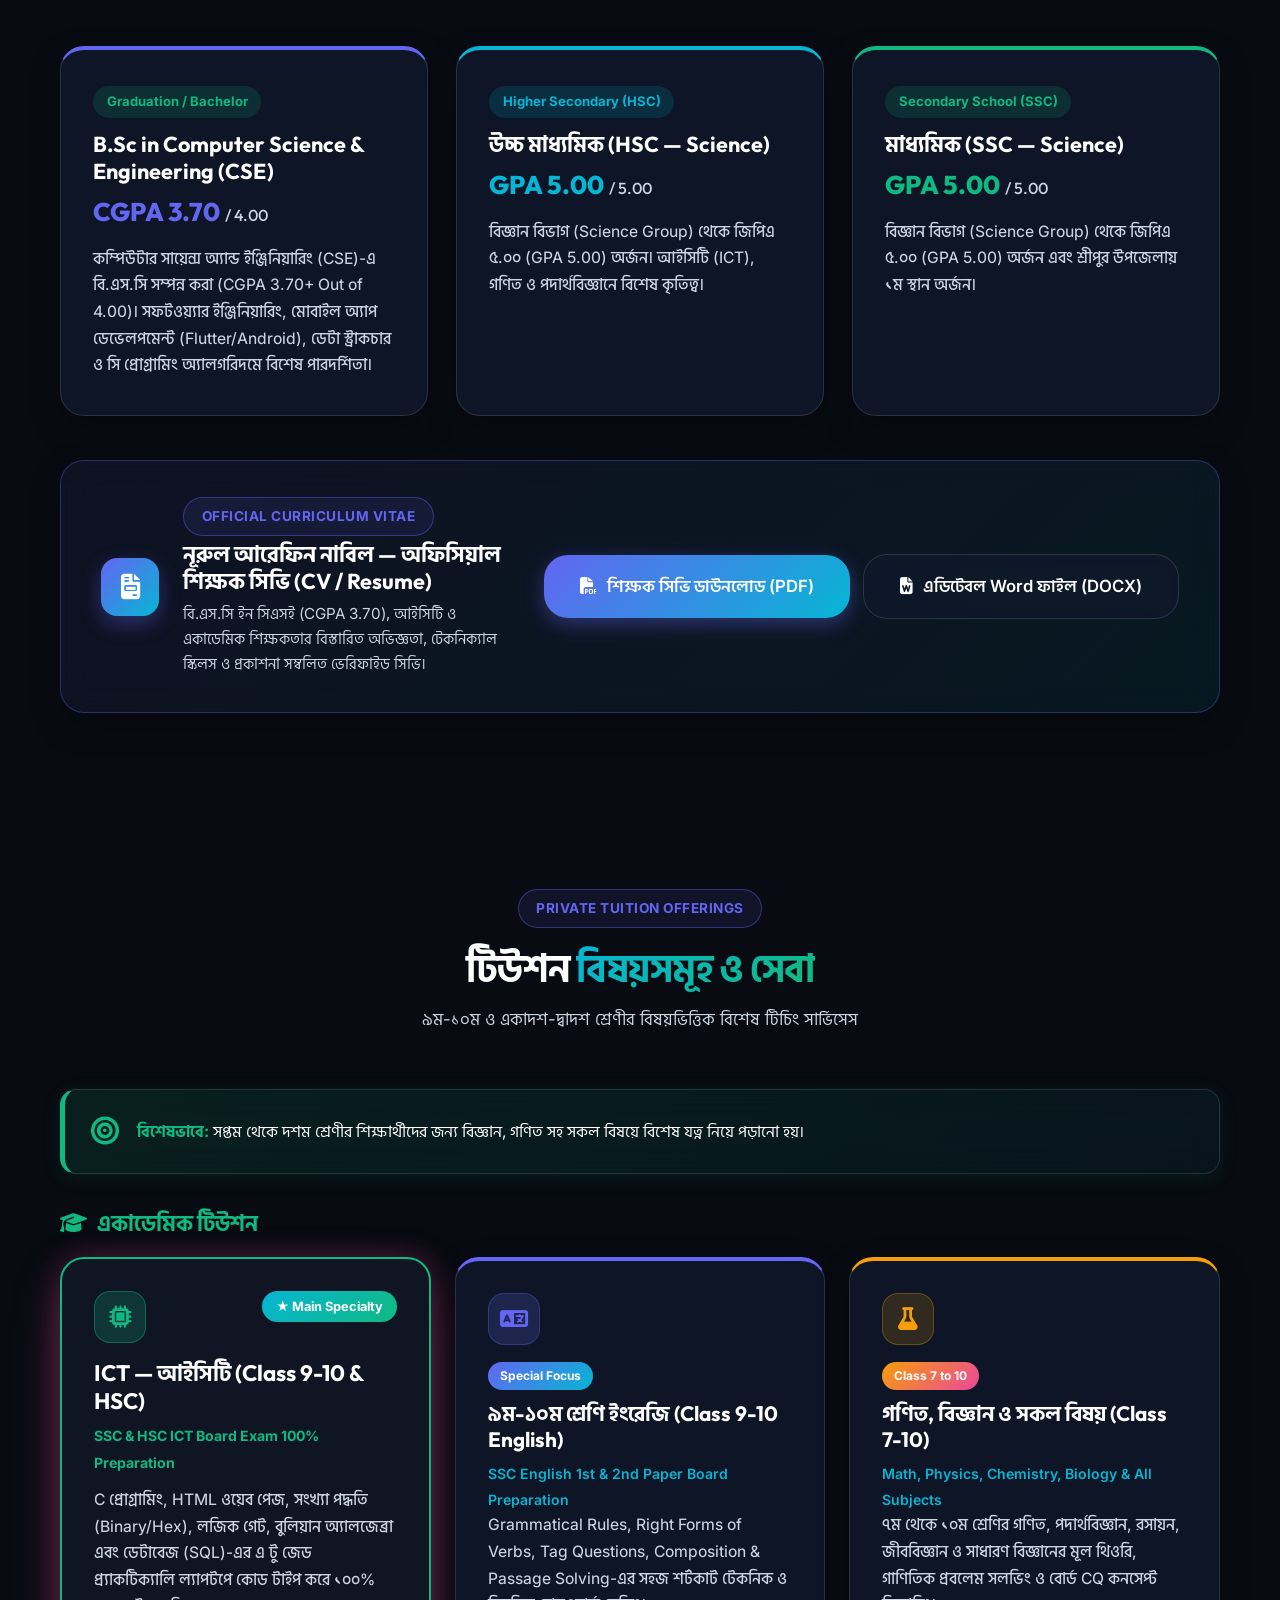
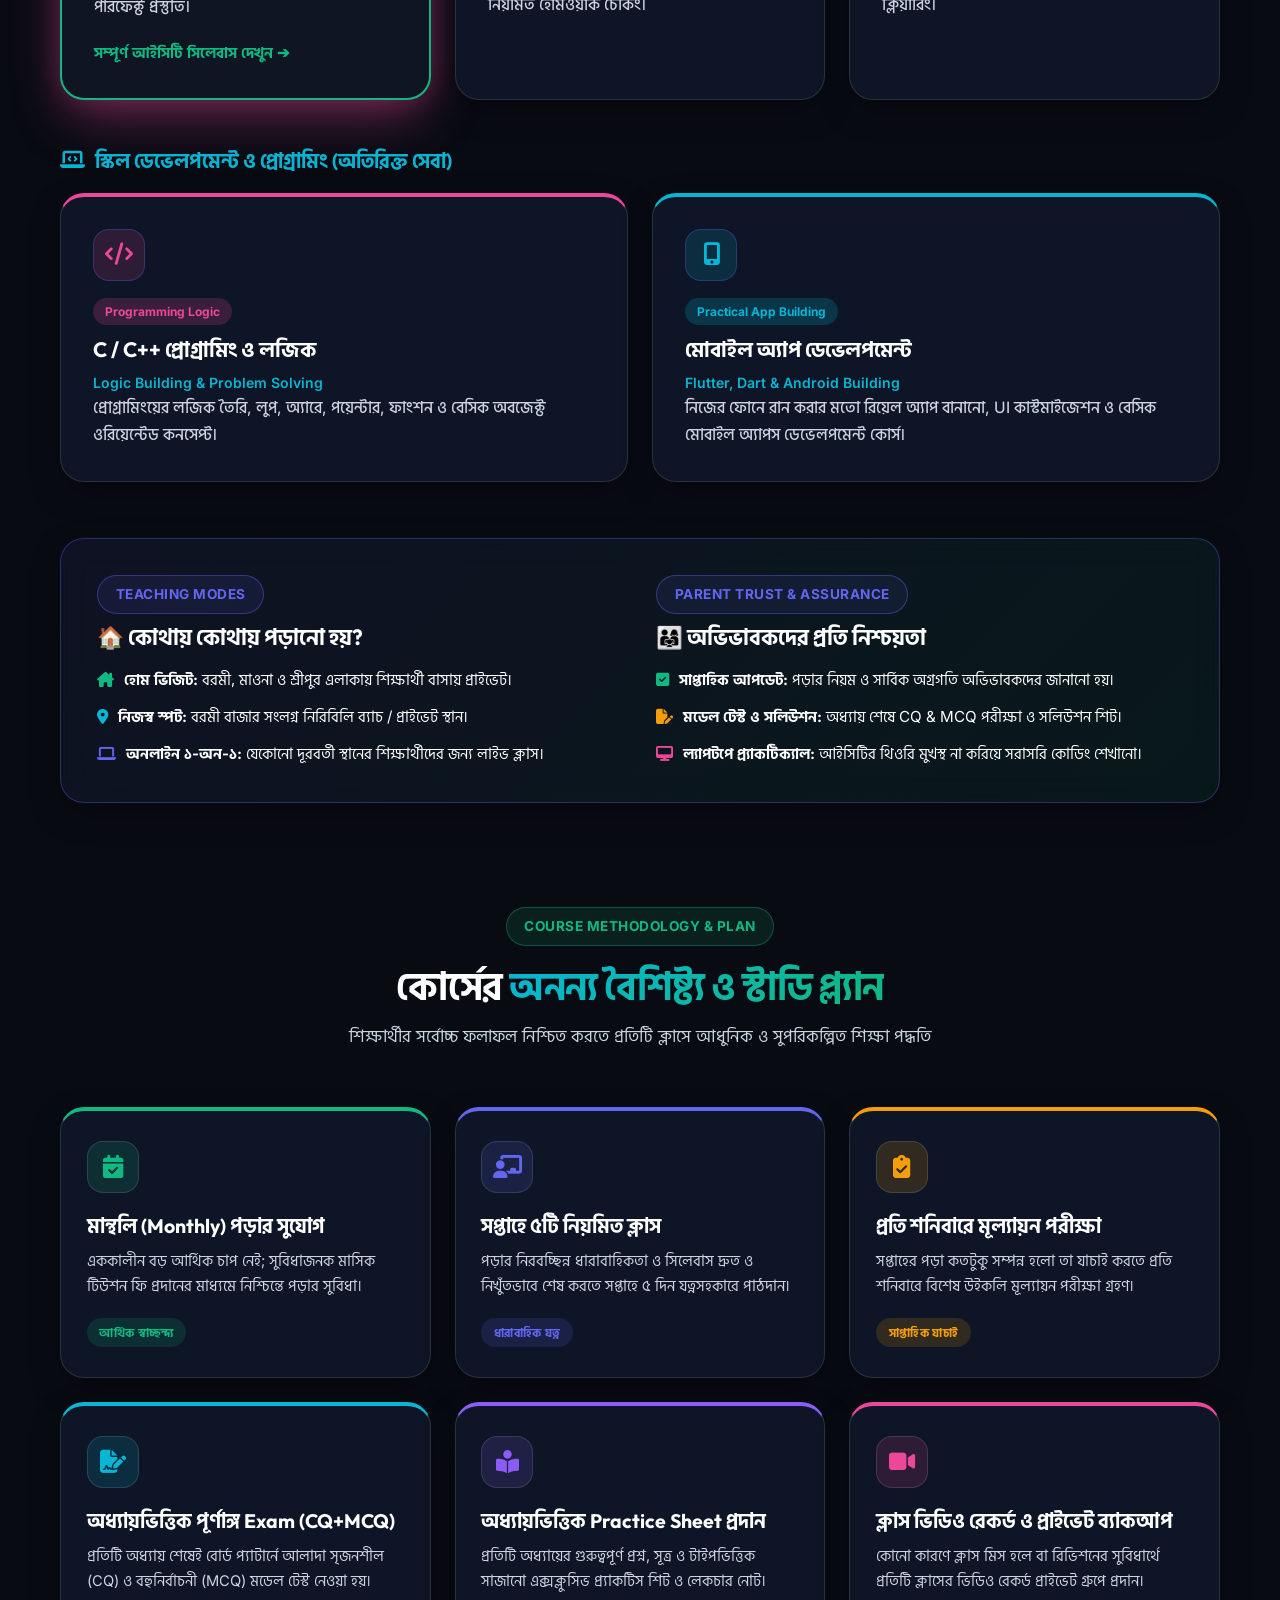
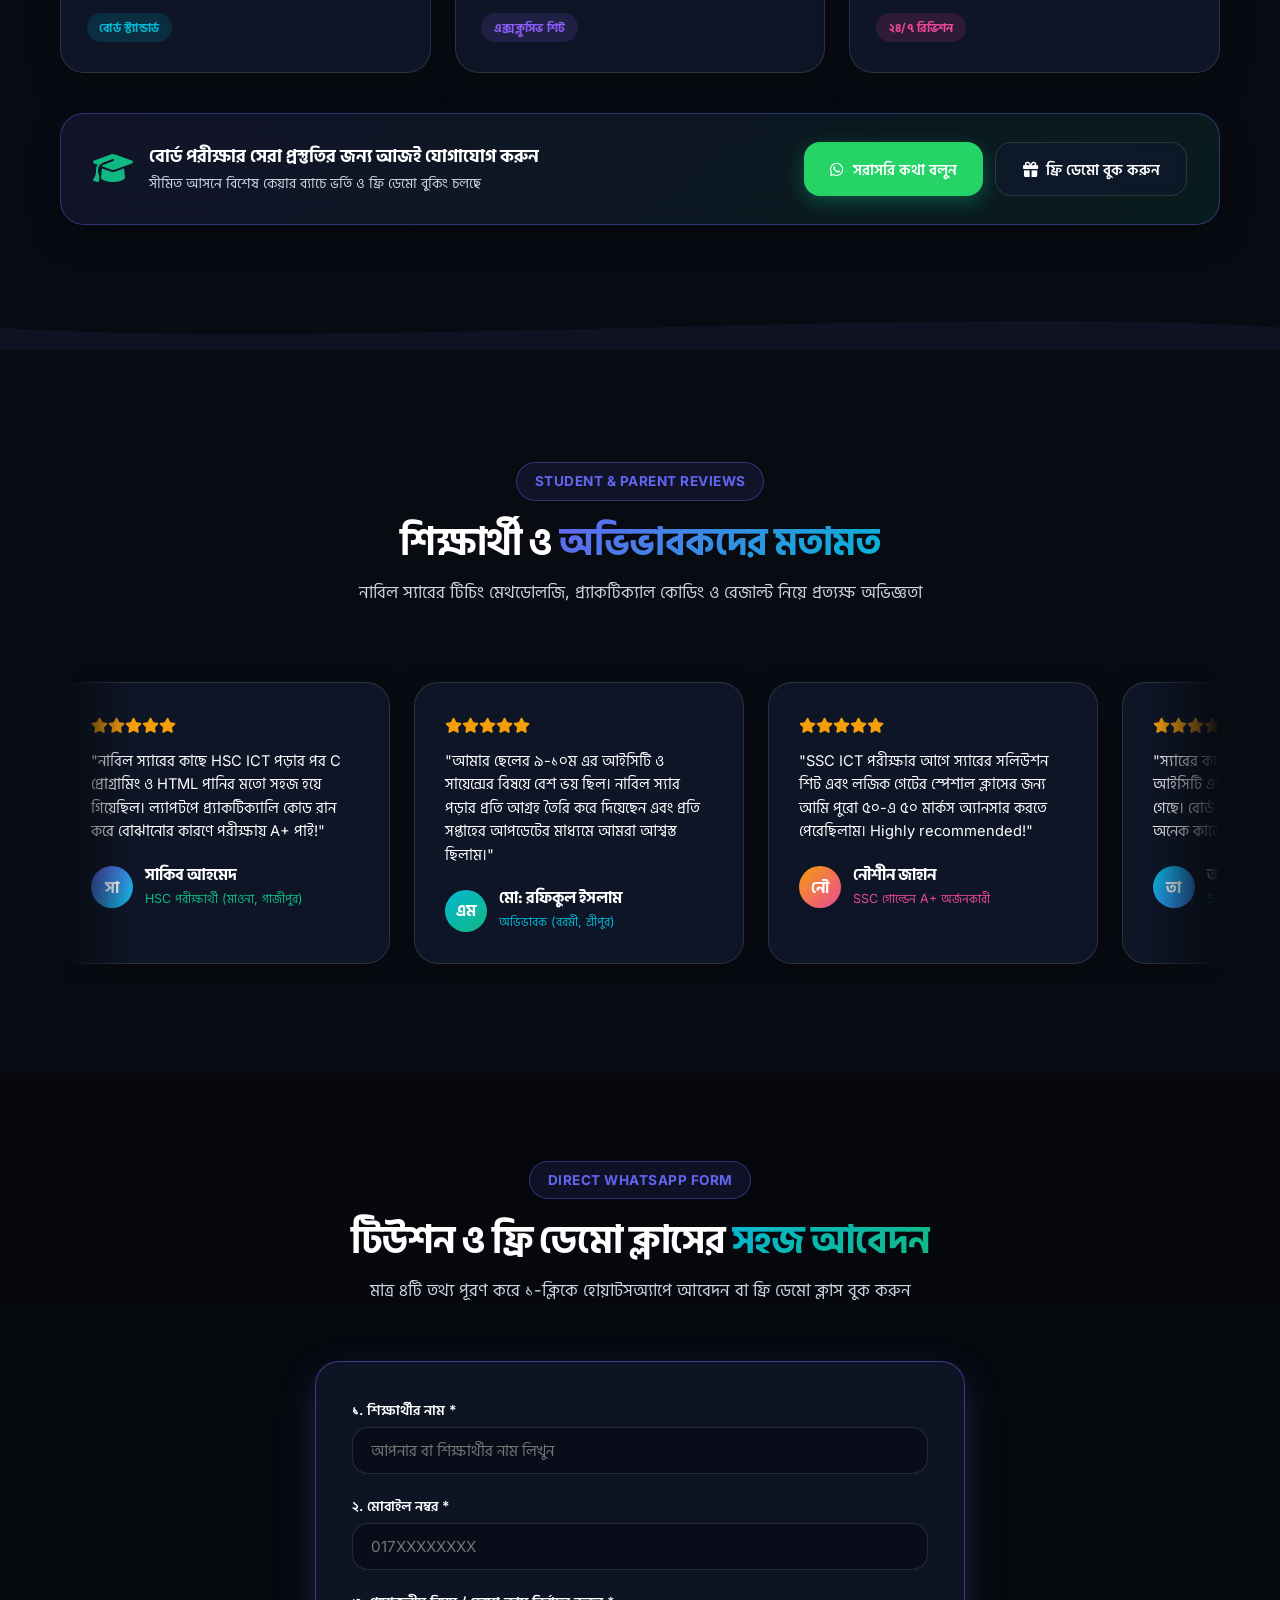
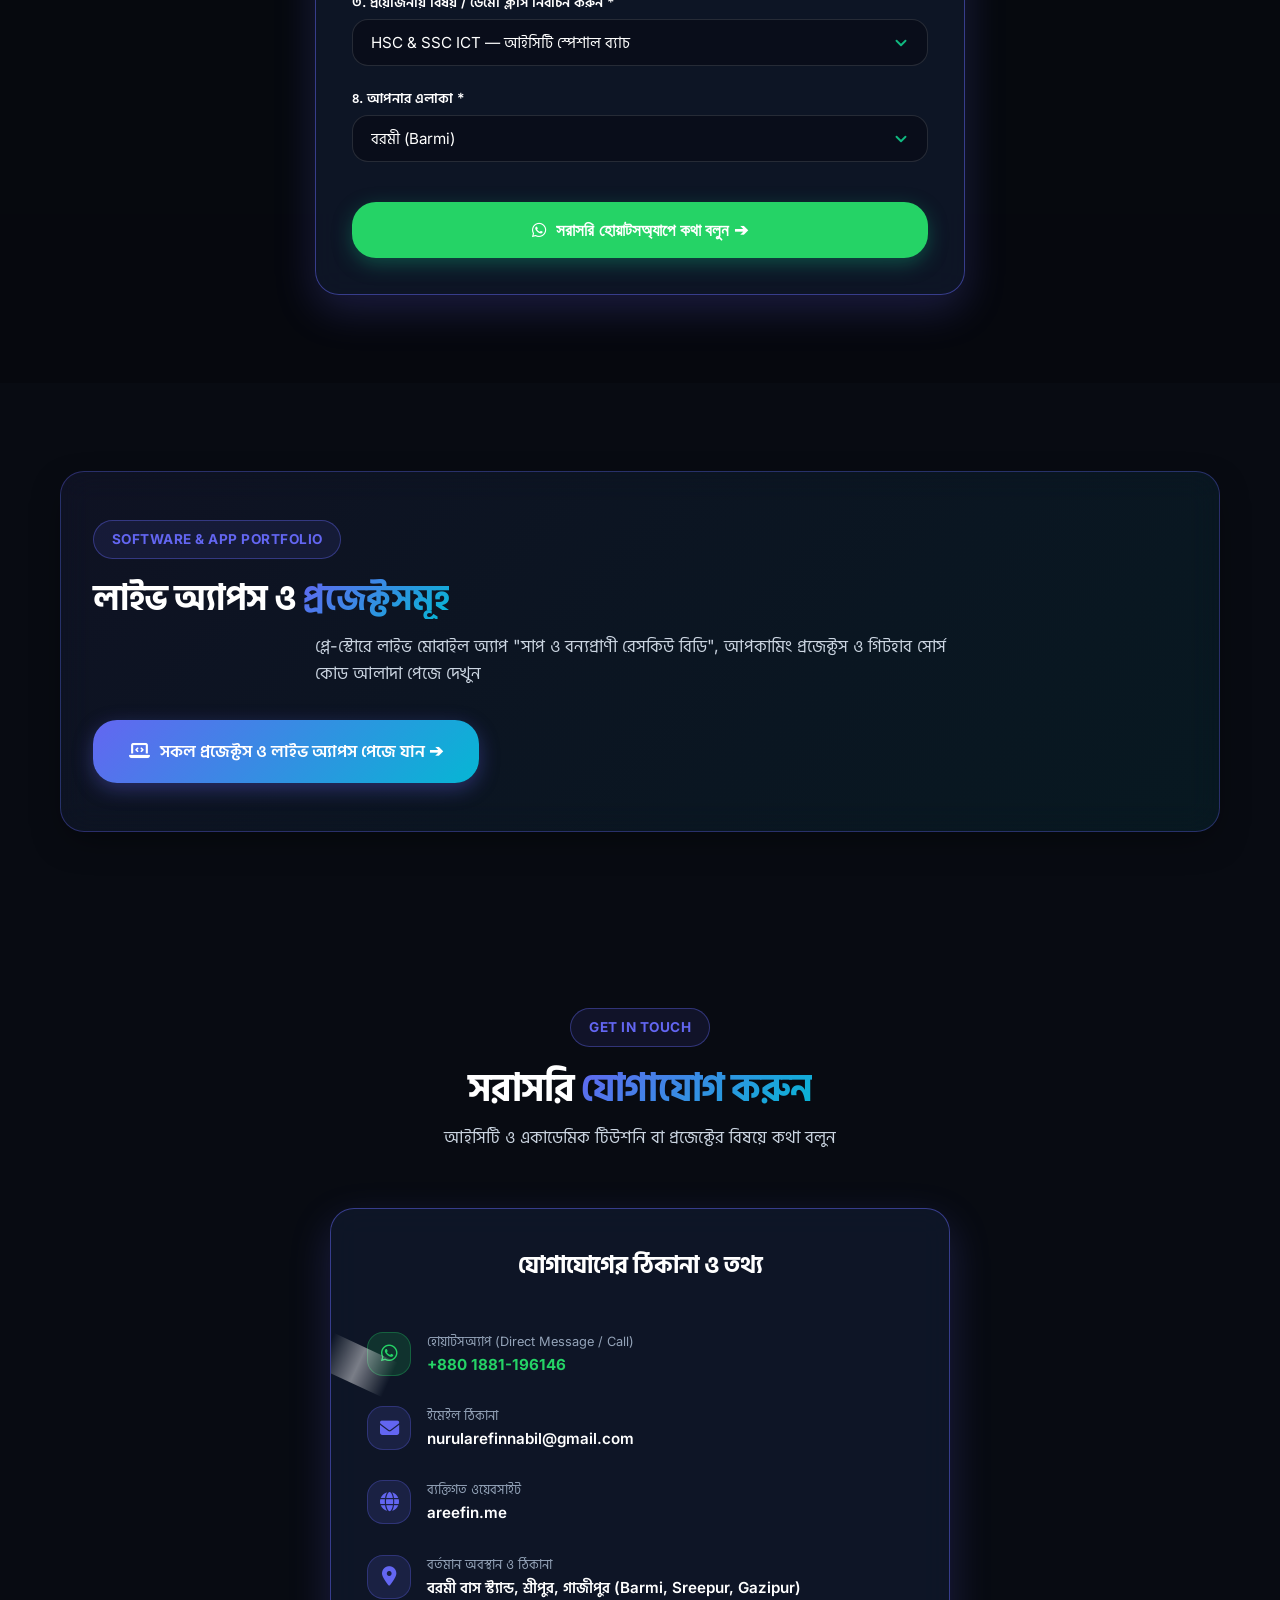
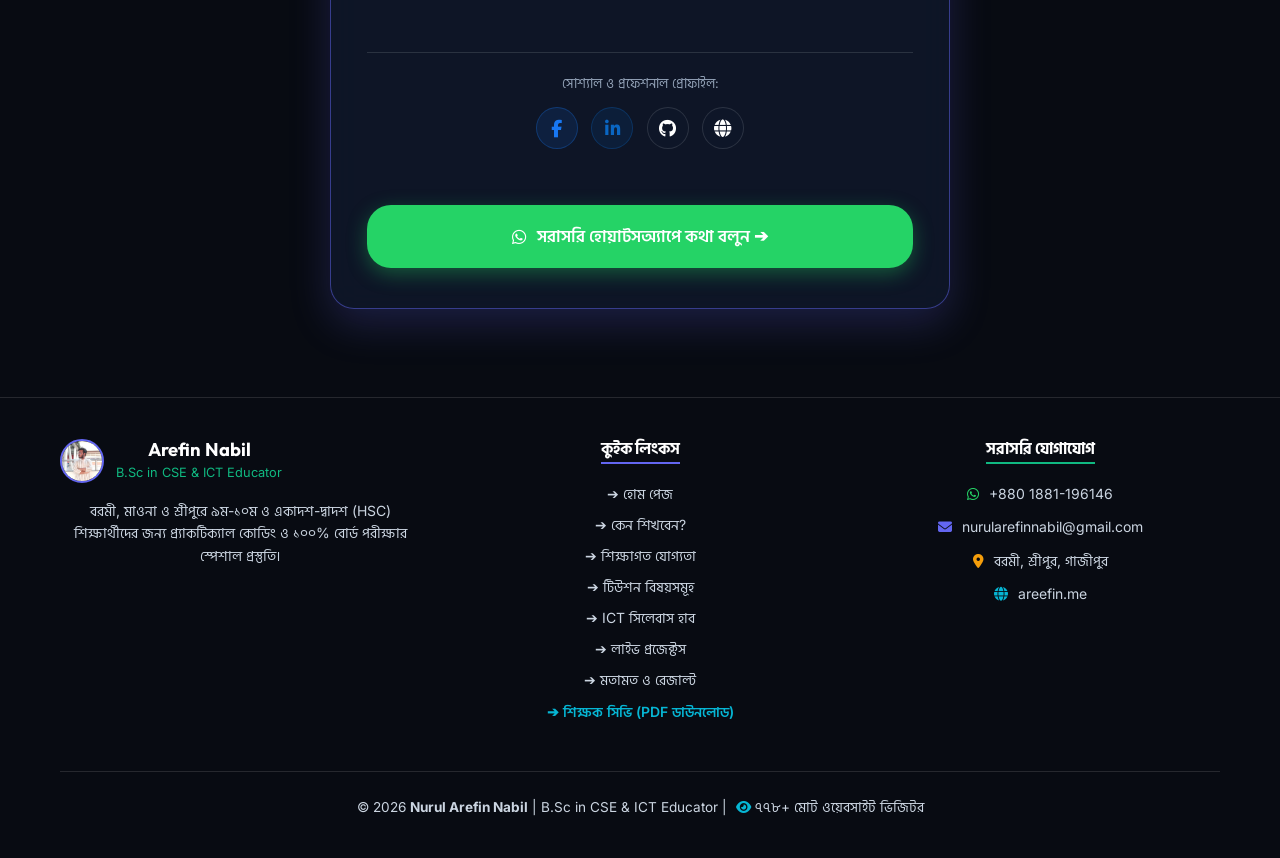
==== commit f8821dfd: "navbar update" ====
--- a/index.html
+++ b/index.html
@@ -42,7 +42,7 @@
     <link rel="stylesheet" href="https://cdnjs.cloudflare.com/ajax/libs/font-awesome/6.5.1/css/all.min.css">
 
     <!-- Core Stylesheet -->
-    <link rel="stylesheet" href="styles.css?v=1.4">
+    <link rel="stylesheet" href="styles.css?v=1.5">
 </head>
 
 <body>
@@ -97,10 +97,10 @@
 
             <nav class="nav-menu" id="navMenu">
                 <a href="index.html#home" class="nav-link active" data-i18n="navHome">হোম</a>
-                <a href="index.html#welcome-portal" class="nav-link" data-i18n="navAudience">ছাত্র ও অভিভাবক</a>
+                <a href="index.html#welcome-portal" class="nav-link desktop-hide" data-i18n="navAudience">ছাত্র ও অভিভাবক</a>
                 <a href="index.html#why-me" class="nav-link" data-i18n="navWhy">কেন শিখবেন?</a>
-                <a href="index.html#education" class="nav-link" data-i18n="navEdu">শিক্ষাগত যোগ্যতা</a>
-                <a href="index.html#tuition" class="nav-link" data-i18n="navTuition">টিউশন বিষয়সমূহ</a>
+                <a href="index.html#education" class="nav-link desktop-hide" data-i18n="navEdu">শিক্ষাগত যোগ্যতা</a>
+                <a href="index.html#tuition" class="nav-link desktop-hide" data-i18n="navTuition">টিউশন বিষয়সমূহ</a>
                 <a href="syllabus.html" class="nav-link" data-i18n="navSyllabus">ICT সিলেবাস</a>
                 <a href="projects.html" class="nav-link" data-i18n="navProjects">প্রজেক্ট</a>
                 <a href="index.html#testimonials" class="nav-link" data-i18n="navReviews">মতামত ও রেজাল্ট</a>
@@ -123,33 +123,34 @@
                 </div>
 
                 <a href="index.html#tuition-apply" class="btn btn-accent open-tuition-modal mobile-menu-whatsapp"
-                    style="background: #10b981; border-color: #10b981;" data-i18n="navTalkBtn">
+                    data-i18n="navTalkBtn">
                     <i class="fa-solid fa-gift"></i> ফ্রি ডেমো বুক করুন
                 </a>
             </nav>
 
             <div class="nav-actions">
-                <!-- Download CV Action Button -->
+                <!-- Compact CV Download Button -->
                 <a href="CV_Nurul_Arefin_Nabil_ICT_teacher.pdf" download="CV_Nurul_Arefin_Nabil_ICT_Lecturer.pdf" target="_blank"
-                    class="btn btn-cv-download nav-cv-btn" title="Download Official CV (PDF)" data-i18n="navDownloadCv">
-                    <i class="fa-solid fa-file-arrow-down"></i> <span class="cv-btn-text">Download CV</span>
+                    class="nav-cv-btn" title="Download Official CV (PDF)" data-i18n="navCvShort">
+                    <i class="fa-solid fa-file-arrow-down"></i> <span>CV</span>
                 </a>
 
-                <!-- Language Switcher Button (BN <-> EN) -->
-                <button class="lang-toggle-btn lang-toggle-action" title="Language Switcher (BN / EN)">
-                    <i class="fa-solid fa-language"></i> <span class="langText">EN</span>
-                </button>
-
-                <!-- Theme Toggle Button -->
-                <button class="theme-toggle-btn theme-toggle-action" title="থিম পরিবর্তন করুন">
-                    <i class="fa-solid fa-sun"></i>
-                </button>
-
-                <a href="index.html#tuition-apply" class="btn btn-accent open-tuition-modal nav-whatsapp-btn"
-                    style="background: #10b981; border-color: #10b981;" data-i18n="navTalkBtn">
-                    <i class="fa-solid fa-gift"></i> ফ্রি ডেমো বুক করুন
+                <!-- Integrated Language & Theme Utility Capsule -->
+                <div class="nav-util-cluster">
+                    <button class="lang-toggle-btn lang-toggle-action" title="Language Switcher (BN / EN)" aria-label="Toggle Language">
+                        <span class="langText">EN</span>
+                    </button>
+                    <button class="theme-toggle-btn theme-toggle-action" title="থিম পরিবর্তন করুন" aria-label="Toggle Theme">
+                        <i class="fa-solid fa-sun"></i>
+                    </button>
+                </div>
+
+                <!-- Primary CTA Button -->
+                <a href="index.html#tuition-apply" class="btn btn-accent open-tuition-modal nav-cta-btn" data-i18n="navTalkBtn">
+                    <i class="fa-solid fa-gift"></i> <span>ফ্রি ডেমো</span>
                 </a>
 
+                <!-- Mobile Toggle Button -->
                 <button class="mobile-toggle" id="mobileToggle" aria-label="Toggle Menu">
                     <i class="fa-solid fa-bars"></i>
                 </button>
--- a/styles.css
+++ b/styles.css
@@ -523,7 +523,7 @@
 }
 
 /* ==========================================================================
-   Header & Navbar Navigation (Enhanced Aesthetics & Download CV Feature)
+   Header & Navbar Navigation (Ultra-Clean, Sleek Modern Aesthetics)
    ========================================================================== */
 .navbar {
     position: fixed;
@@ -531,30 +531,30 @@
     left: 0;
     width: 100%;
     z-index: 1000;
-    padding: 0.95rem 0;
+    padding: 0.85rem 0;
     transition: all 0.35s cubic-bezier(0.4, 0, 0.2, 1);
-    background: rgba(8, 11, 18, 0.72);
+    background: rgba(8, 11, 18, 0.78);
     backdrop-filter: blur(20px) saturate(180%);
     -webkit-backdrop-filter: blur(20px) saturate(180%);
     border-bottom: 1px solid rgba(255, 255, 255, 0.08);
 }
 
 .navbar.scrolled {
-    padding: 0.65rem 0;
-    background: rgba(8, 11, 18, 0.94);
+    padding: 0.55rem 0;
+    background: rgba(8, 11, 18, 0.95);
     border-bottom: 1px solid rgba(99, 102, 241, 0.25);
     box-shadow: 0 10px 30px -10px rgba(0, 0, 0, 0.7), 0 0 20px rgba(99, 102, 241, 0.12);
 }
 
 [data-theme="light"] .navbar {
-    background: rgba(255, 255, 255, 0.82);
-    border-bottom: 1px solid rgba(99, 102, 241, 0.12);
+    background: rgba(255, 255, 255, 0.88);
+    border-bottom: 1px solid rgba(99, 102, 241, 0.1);
 }
 
 [data-theme="light"] .navbar.scrolled {
-    background: rgba(255, 255, 255, 0.96);
+    background: rgba(255, 255, 255, 0.98);
     border-bottom: 1px solid #e2e8f0;
-    box-shadow: 0 10px 30px -10px rgba(99, 102, 241, 0.1), 0 2px 8px rgba(0, 0, 0, 0.04);
+    box-shadow: 0 10px 30px -10px rgba(99, 102, 241, 0.08), 0 2px 8px rgba(0, 0, 0, 0.04);
 }
 
 .nav-container {
@@ -563,15 +563,19 @@
     justify-content: space-between !important;
     flex-wrap: nowrap !important;
     width: 100%;
+    max-width: 1320px;
+    margin: 0 auto;
+    padding: 0 1.5rem;
 }
 
 .brand-logo {
     display: flex;
     align-items: center;
-    gap: 0.85rem;
+    gap: 0.75rem;
     font-family: var(--font-heading);
     text-decoration: none;
     flex-shrink: 0;
+    margin-right: 1.5rem;
 }
 
 .brand-avatar-wrapper {
@@ -581,20 +585,20 @@
 }
 
 .brand-avatar {
-    width: 44px;
-    height: 44px;
+    width: 42px;
+    height: 42px;
     border-radius: 50%;
     object-fit: cover;
     border: 2px solid var(--primary);
-    box-shadow: 0 0 15px rgba(99, 102, 241, 0.35);
+    box-shadow: 0 0 12px rgba(99, 102, 241, 0.35);
     transition: var(--trans-spring);
     display: block;
 }
 
 .brand-status-dot {
     position: absolute;
-    bottom: 1px;
-    right: 1px;
+    bottom: 0px;
+    right: 0px;
     width: 11px;
     height: 11px;
     background: #10b981;
@@ -609,9 +613,9 @@
 }
 
 .brand-logo:hover .brand-avatar {
-    transform: scale(1.08) rotate(3deg);
+    transform: scale(1.06) rotate(3deg);
     border-color: var(--secondary);
-    box-shadow: 0 0 20px rgba(6, 182, 212, 0.5);
+    box-shadow: 0 0 18px rgba(6, 182, 212, 0.45);
 }
 
 .brand-info {
@@ -622,7 +626,7 @@
 
 /* User Explicit Requirement: Arefin Nabil MUST be strictly on 1 SINGLE line everywhere */
 .brand-name {
-    font-size: 1.18rem;
+    font-size: 1.15rem;
     font-weight: 800;
     line-height: 1.15;
     white-space: nowrap !important;
@@ -634,7 +638,7 @@
 
 .brand-logo:hover .brand-name {
     color: #ffffff;
-    text-shadow: 0 0 12px rgba(99, 102, 241, 0.5);
+    text-shadow: 0 0 12px rgba(99, 102, 241, 0.4);
 }
 
 [data-theme="light"] .brand-logo:hover .brand-name {
@@ -643,10 +647,10 @@
 }
 
 .brand-subtitle {
-    font-size: 0.725rem;
+    font-size: 0.72rem;
     color: var(--secondary);
     font-weight: 600;
-    letter-spacing: 0.4px;
+    letter-spacing: 0.3px;
     white-space: nowrap !important;
     display: flex;
     align-items: center;
@@ -664,39 +668,41 @@
 .nav-menu {
     display: flex;
     align-items: center;
-    gap: 0.35rem;
+    gap: 0.25rem;
     list-style: none;
     margin: 0;
     padding: 0;
 }
 
 .nav-link {
-    font-size: 0.885rem;
+    font-size: 0.88rem;
     font-weight: 500;
-    color: var(--text-muted);
-    transition: all 0.25s cubic-bezier(0.4, 0, 0.2, 1);
+    color: rgba(226, 232, 240, 0.72);
+    transition: all 0.2s cubic-bezier(0.4, 0, 0.2, 1);
     position: relative;
     white-space: nowrap;
     text-decoration: none;
-    padding: 0.42rem 0.72rem;
-    border-radius: var(--radius-full);
+    padding: 0.42rem 0.8rem;
+    border-radius: 9999px;
+    border: 1px solid transparent;
 }
 
 .nav-link:hover {
     color: #ffffff;
-    background: rgba(99, 102, 241, 0.12);
+    background: rgba(255, 255, 255, 0.08);
     transform: translateY(-1px);
 }
 
 .nav-link.active {
     color: #ffffff !important;
-    background: linear-gradient(135deg, rgba(99, 102, 241, 0.25) 0%, rgba(6, 182, 212, 0.18) 100%);
-    box-shadow: inset 0 0 0 1px rgba(99, 102, 241, 0.45), 0 4px 15px rgba(99, 102, 241, 0.2);
+    background: rgba(99, 102, 241, 0.16);
+    border-color: rgba(99, 102, 241, 0.35);
+    box-shadow: 0 2px 10px rgba(99, 102, 241, 0.15);
     font-weight: 600;
 }
 
 [data-theme="light"] .nav-link {
-    color: var(--text-muted);
+    color: #475569;
 }
 
 [data-theme="light"] .nav-link:hover {
@@ -707,126 +713,158 @@
 [data-theme="light"] .nav-link.active {
     color: var(--primary) !important;
     background: rgba(99, 102, 241, 0.12);
-    box-shadow: inset 0 0 0 1px rgba(99, 102, 241, 0.3);
+    border-color: rgba(99, 102, 241, 0.25);
+    box-shadow: 0 2px 8px rgba(99, 102, 241, 0.08);
+}
+
+/* Secondary links are kept in mobile drawer but hidden on desktop navigation for maximum breathing room */
+@media (min-width: 992px) {
+    .nav-menu .desktop-hide {
+        display: none !important;
+    }
 }
 
 .nav-actions {
     display: flex !important;
     align-items: center !important;
-    gap: 0.6rem !important;
+    gap: 0.65rem !important;
     flex-wrap: nowrap !important;
     flex-shrink: 0 !important;
 }
 
-/* Sleek Download CV Button in Navbar */
+/* Compact Download CV Button in Navbar */
 .nav-cv-btn {
     display: inline-flex;
     align-items: center;
+    gap: 0.35rem;
+    padding: 0.42rem 0.8rem;
+    font-size: 0.82rem;
+    font-weight: 700;
+    border-radius: 9999px;
+    background: rgba(99, 102, 241, 0.12);
+    border: 1px solid rgba(99, 102, 241, 0.32);
+    color: #e0e7ff !important;
+    text-decoration: none;
+    transition: var(--trans-spring);
+    box-shadow: 0 2px 8px rgba(99, 102, 241, 0.15);
+    flex-shrink: 0;
+    white-space: nowrap;
+}
+
+.nav-cv-btn:hover {
+    transform: translateY(-1.5px) scale(1.02);
+    background: linear-gradient(135deg, #6366f1 0%, #06b6d4 100%);
+    border-color: #6366f1;
+    color: #ffffff !important;
+    box-shadow: 0 4px 16px rgba(99, 102, 241, 0.4);
+}
+
+.nav-cv-btn i {
+    color: var(--secondary);
+    transition: transform 0.2s ease, color 0.2s ease;
+    font-size: 0.85rem;
+}
+
+.nav-cv-btn:hover i {
+    color: #ffffff;
+    transform: translateY(1px);
+}
+
+[data-theme="light"] .nav-cv-btn {
+    background: rgba(99, 102, 241, 0.08);
+    border-color: rgba(99, 102, 241, 0.25);
+    color: var(--primary) !important;
+}
+
+[data-theme="light"] .nav-cv-btn:hover {
+    background: linear-gradient(135deg, #6366f1 0%, #06b6d4 100%);
+    color: #ffffff !important;
+}
+
+[data-theme="light"] .nav-cv-btn:hover i {
+    color: #ffffff;
+}
+
+/* Integrated Utility Capsule (Language + Theme) */
+.nav-util-cluster {
+    display: inline-flex;
+    align-items: center;
+    gap: 2px;
+    padding: 3px;
+    background: rgba(255, 255, 255, 0.05);
+    border: 1px solid rgba(255, 255, 255, 0.1);
+    border-radius: 9999px;
+    backdrop-filter: blur(10px);
+    flex-shrink: 0;
+}
+
+[data-theme="light"] .nav-util-cluster {
+    background: rgba(0, 0, 0, 0.04);
+    border-color: rgba(0, 0, 0, 0.08);
+}
+
+.nav-util-cluster .lang-toggle-btn,
+.nav-util-cluster .theme-toggle-btn {
+    height: 32px;
+    border: none;
+    background: transparent;
+    color: var(--text-muted);
+    display: inline-flex;
+    align-items: center;
+    justify-content: center;
+    cursor: pointer;
+    border-radius: 9999px;
+    transition: var(--trans-fast);
+}
+
+.nav-util-cluster .lang-toggle-btn {
+    padding: 0 0.6rem;
+    font-size: 0.78rem;
+    font-weight: 700;
+    letter-spacing: 0.5px;
+}
+
+.nav-util-cluster .theme-toggle-btn {
+    width: 32px;
+    padding: 0;
+    font-size: 0.85rem;
+}
+
+.nav-util-cluster .lang-toggle-btn:hover,
+.nav-util-cluster .theme-toggle-btn:hover {
+    color: #ffffff;
+    background: rgba(255, 255, 255, 0.12);
+}
+
+[data-theme="light"] .nav-util-cluster .lang-toggle-btn:hover,
+[data-theme="light"] .nav-util-cluster .theme-toggle-btn:hover {
+    color: var(--primary);
+    background: rgba(0, 0, 0, 0.06);
+}
+
+/* Primary CTA Button (Free Demo) */
+.nav-cta-btn {
+    display: inline-flex;
+    align-items: center;
     gap: 0.45rem;
-    padding: 0.5rem 1rem;
-    font-size: 0.835rem;
+    padding: 0.44rem 1rem;
+    font-size: 0.825rem;
     font-weight: 700;
-    border-radius: var(--radius-full);
-    background: linear-gradient(135deg, rgba(99, 102, 241, 0.22) 0%, rgba(6, 182, 212, 0.18) 100%);
-    border: 1px solid rgba(99, 102, 241, 0.45);
+    border-radius: 9999px;
+    background: linear-gradient(135deg, #10b981 0%, #059669 100%);
+    border: 1px solid rgba(16, 185, 129, 0.4);
     color: #ffffff !important;
     text-decoration: none;
     transition: var(--trans-spring);
-    box-shadow: 0 4px 15px rgba(99, 102, 241, 0.2);
+    box-shadow: 0 4px 14px rgba(16, 185, 129, 0.35);
+    white-space: nowrap;
     flex-shrink: 0;
-    position: relative;
-    overflow: hidden;
-}
-
-.nav-cv-btn::before {
-    content: '';
-    position: absolute;
-    top: 0;
-    left: -100%;
-    width: 100%;
-    height: 100%;
-    background: linear-gradient(90deg, transparent, rgba(255, 255, 255, 0.25), transparent);
-    transition: left 0.6s ease;
-}
-
-.nav-cv-btn:hover::before {
-    left: 100%;
-}
-
-.nav-cv-btn:hover {
-    transform: translateY(-2px) scale(1.03);
-    background: linear-gradient(135deg, #6366f1 0%, #06b6d4 100%);
-    border-color: #6366f1;
-    color: #ffffff !important;
-    box-shadow: 0 8px 25px rgba(99, 102, 241, 0.5);
-}
-
-.nav-cv-btn i {
-    color: var(--secondary);
-    transition: transform 0.3s ease, color 0.3s ease;
-}
-
-.nav-cv-btn:hover i {
-    color: #ffffff;
-    transform: translateY(2px);
-}
-
-[data-theme="light"] .nav-cv-btn {
-    background: rgba(99, 102, 241, 0.1);
-    border-color: rgba(99, 102, 241, 0.35);
-    color: var(--primary) !important;
-    box-shadow: 0 4px 12px rgba(99, 102, 241, 0.12);
-}
-
-[data-theme="light"] .nav-cv-btn:hover {
-    background: linear-gradient(135deg, #6366f1 0%, #06b6d4 100%);
-    color: #ffffff !important;
-    box-shadow: 0 8px 22px rgba(99, 102, 241, 0.35);
-}
-
-[data-theme="light"] .nav-cv-btn:hover i {
-    color: #ffffff;
-}
-
-.theme-toggle-btn, .lang-toggle-btn {
-    height: 38px;
-    border-radius: var(--radius-md);
-    border: 1px solid var(--border-color);
-    background: var(--bg-card);
-    color: var(--text-main);
-    display: flex;
-    align-items: center;
-    justify-content: center;
-    cursor: pointer;
-    transition: var(--trans-spring);
-    padding: 0 0.8rem;
-    font-weight: 700;
-    font-size: 0.825rem;
-    gap: 0.35rem;
-    flex-shrink: 0;
-}
-
-.theme-toggle-btn {
-    width: 38px;
-    border-radius: 50%;
-    padding: 0;
-}
-
-.theme-toggle-btn:hover, .lang-toggle-btn:hover {
-    border-color: var(--primary);
-    color: var(--primary);
-    transform: scale(1.08);
-    box-shadow: var(--shadow-glow);
-}
-
-.theme-toggle-btn:active {
-    transform: scale(0.95) rotate(180deg);
-}
-
-.nav-whatsapp-btn {
-    padding: 0.5rem 1.15rem;
-    font-size: 0.84rem;
-    font-weight: 700;
+}
+
+.nav-cta-btn:hover {
+    transform: translateY(-1.5px) scale(1.02);
+    box-shadow: 0 6px 20px rgba(16, 185, 129, 0.5);
+    background: linear-gradient(135deg, #059669 0%, #047857 100%);
 }
 
 .mobile-toggle {
@@ -834,10 +872,10 @@
     background: rgba(99, 102, 241, 0.12);
     border: 1px solid rgba(99, 102, 241, 0.3);
     color: var(--text-main);
-    width: 42px;
-    height: 42px;
-    border-radius: var(--radius-md);
-    font-size: 1.25rem;
+    width: 36px;
+    height: 36px;
+    border-radius: var(--radius-sm);
+    font-size: 1.1rem;
     cursor: pointer;
     align-items: center;
     justify-content: center;
@@ -848,6 +886,10 @@
 @media (max-width: 991px) {
     .mobile-toggle {
         display: flex !important;
+    }
+    .nav-actions .nav-cv-btn,
+    .nav-actions .nav-cta-btn {
+        display: none !important;
     }
 }
 
@@ -2535,26 +2577,9 @@
    Premium Extensions & Interactive Enhancements
    ========================================================================== */
 
-/* 1. Animated Nav Link Underline */
+/* 1. Refined Nav Link State */
 .nav-link {
     position: relative;
-}
-
-.nav-link::after {
-    content: '';
-    position: absolute;
-    bottom: -4px;
-    left: 0;
-    width: 0;
-    height: 2px;
-    background: var(--grad-primary);
-    border-radius: 2px;
-    transition: width 0.3s cubic-bezier(0.4, 0, 0.2, 1);
-}
-
-.nav-link:hover::after,
-.nav-link.active::after {
-    width: 100%;
 }
 
 /* 2. Floating Scroll-to-Top Button */
@@ -2953,17 +2978,17 @@
     }
 }
 
-/* Desktop Navbar Menu Spacing Fix */
+/* Desktop Navbar Menu Spacing Balance */
 @media (min-width: 992px) {
     .nav-menu {
-        gap: 1.5rem !important;
+        gap: 0.25rem !important;
     }
     .nav-link {
-        font-size: 0.92rem;
-        padding: 0.2rem 0.25rem;
+        font-size: 0.88rem !important;
+        padding: 0.42rem 0.8rem !important;
     }
     .nav-actions {
-        gap: 1rem;
+        gap: 0.65rem !important;
     }
 }
 
